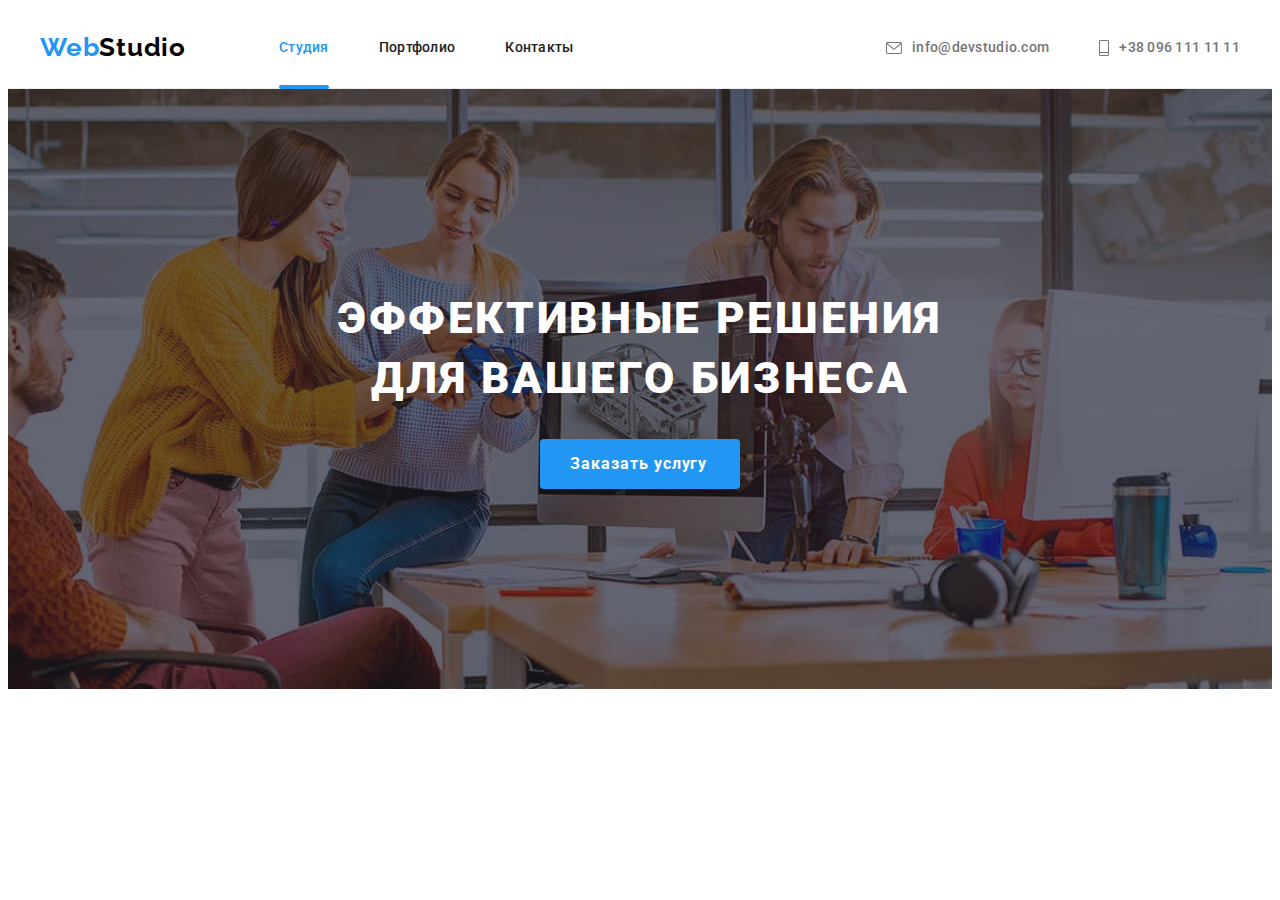
==== index.html @ b1e84aae "Добавляет адаптацию hero" ====
<!DOCTYPE html>
<html lang="ru">
<head>
    <meta charset="UTF-8">
    <meta http-equiv="X-UA-Compatible" content="IE=edge">
    <meta name="viewport" content="width=device-width, initial-scale=1.0">
    <title>Студия</title>
    <link rel="preconnect" href="https://fonts.googleapis.com">
    <link rel="preconnect" href="https://fonts.gstatic.com" crossorigin>
    <link href="https://fonts.googleapis.com/css2?family=Raleway:wght@700&family=Roboto:wght@400;500;700;900&display=swap"
        rel="stylesheet">
    <link rel="stylesheet" href="https://cdnjs.cloudflare.com/ajax/libs/modern-normalize/1.1.0/modern-normalize.min.css"
        integrity="sha512-wpPYUAdjBVSE4KJnH1VR1HeZfpl1ub8YT/NKx4PuQ5NmX2tKuGu6U/JRp5y+Y8XG2tV+wKQpNHVUX03MfMFn9Q=="
        crossorigin="anonymous" referrerpolicy="no-referrer" />
    <link rel="stylesheet" href="./css/main.min.css">
</head>

<body>
<!-- HEADER -->
   <header class="header">
       <div class="container header__container">
        <nav class="navigation">
            <a class="link logo logo_them_light" href="./index.html" lang="en"><span class="logo-icon">Web</span>Studio</a>
            <ul class="menu list">
                <li class="menu__item">
                    <a class="menu__link link current" href="./index.html">Студия</a>
                </li>
                <li class="menu__item">
                    <a class="menu__link link" href="./portfolio.html">Портфолио</a>
                </li>
                <li class="menu__item">
                    <a class="menu__link link" href="">Контакты</a>
                </li>
            </ul>
        </nav>
        <button type="button" class="mobile-menu-btm" data-menu-open>
            <svg class="mobile-menu-btm__icon" width="40" height="40">
                <use href="./images/icons.svg#icon-mobile-menu"></use>
            </svg>
        </button>
        <ul class="header-contacts list">
            <li class="list-item">
                <a class="header-mail link contacts-link" href="mailto:info@devstudio.com">
                    <svg class="header-contacts__icon" width="16" height="12">
                        <use href="./images/icons.svg#icon-envelope"></use>
                    </svg>
                info@devstudio.com</a>
            </li>
            <li class="list-item">
                <a class="header-phone link  contacts-link" href="tel:+380961111111">
                    <svg class="header-contacts__icon" width="10" height="16">
                        <use href="./images/icons.svg#icon-phone"></use>
                    </svg>
                    +38 096 111 11 11</a>
            </li>
        </ul>
       </div>
<!-- MOBILE MENU -->
       <div class="mobile-menu" data-menu>
        <div class="container mobile-menu__container">
            <button type="button" class="mobile-menu__close-btn" data-menu-close>
                <svg class="mobile-menu__close-icon" width="40" height="40">
                    <use href="./images/icons.svg#icon-close"></use>
                </svg>
            </button>
            <ul class="mobile-menu__list list">
                <li class="mobile-menu__item">
                    <a class="mobile-menu__link link current" href="./index.html">Студия</a>
                </li>
                <li class="mobile-menu__item">
                    <a class="mobile-menu__link link" href="./portfolio.html">Портфолио</a>
                </li>
                <li class="mobile-menu__item">
                    <a class="mobile-menu__link link" href="">Контакты</a>
                </li>
            </ul>
            <ul class="mobile-menu-contacts list">
                <li class="mobile-menu-contacts__list list-item">
                    <a class="mobile-menu-contacts__phone link  contacts-link" href="tel:+380961111111">
                        +38 096 111 11 11</a>
                </li>
                <li class="mobile-menu-contacts__list list-item">
                    <a class="mobile-menu-contacts__mail link contacts-link" href="mailto:info@devstudio.com">
                        info@devstudio.com</a>
                </li>
            </ul>
            <ul class="mobile-menu-social-list list">
                <li class="mobile-menu-social-list__item">
                    <a href="" class="mobile-menu-social-list__link link">
                        Instagram
                    </a>
                </li>
                <li class="mobile-menu-social-list__item">
                    <a href="" class="mobile-menu-social-list__link link">
                        Twitter
                    </a>
                </li>
                <li class="mobile-menu-social-list__item">
                    <a href="" class="mobile-menu-social-list__link link">
                        Facebook
                    </a>
                </li>
                <li class="mobile-menu-social-list__item">
                    <a href="" class="mobile-menu-social-list__link link">
                        Linkedin
                    </a>
                </li>
            </ul>
        </div>
       </div>
<!-- /MOBILE MENU -->
    </header>
   <main>
<!-- HERO -->
        <section class="hero">
            <div class="container">
            <h1 class="hero__title">Эффективные решения для вашего бизнеса</h1>
            <button class="modal-btn" type="button" data-modal-open>Заказать услугу</button>
        </div>
        </section>
<!-- OUR ADVANTAGES -->
        <!-- <section class="advantages section">
            <div class="container">
            <h2 class="advantages__title title visually-hidden">Наши преимущества</h2>
            <ul class="list advantages-list">
                <li class="advantages-list__item">
                    <div class="advantages-container">
                        <svg class="advantages__icon" width="70" height="70">
                            <use href="./images/icons.svg#icon-antenna"></use>
                        </svg>
                    </div>
                    <h3 class="advantages__title">Внимание к деталям</h3>
                    <p class="advantages__text">Идейные соображения, а также начало повседневной работы по формированию позиции.</p>
                </li>
                <li class="advantages-list__item">
                    <div class="advantages-container">
                        <svg class="advantages__icon" width="70" height="70">
                            <use href="./images/icons.svg#icon-clock"></use>
                        </svg>
                    </div>
                    <h3 class="advantages__title">Пунктуальность</h3>
                    <p class="advantages__text">Задача организации, в особенности же рамки и место обучения кадров влечет за собой.</p>
                </li>
                <li class="advantages-list__item">
                    <div class="advantages-container">
                        <svg class="advantages__icon" width="70" height="70">
                            <use href="./images/icons.svg#icon-diagram"></use>
                        </svg>
                    </div>
                    <h3 class="advantages__title">Планирование</h3>
                    <p class="advantages__text">Равным образом консультация с широким активом в значительной степени обуславливает.</p>
                </li>
                <li class="advantages-list__item">
                    <div class="advantages-container">
                        <svg class="advantages__icon" width="70" height="70">
                            <use href="./images/icons.svg#icon-astronaut"></use>
                        </svg>
                    </div>
                    <h3 class="advantages__title">Современные технологии</h3>
                    <p class="advantages__text">Значимость этих проблем настолько очевидна, что реализация плановых заданий.</p>
                </li>
            </ul>
            </div>
        </section> -->
<!-- ABOUT US -->
        <!-- <section class="section about">
            <div class="container">
                <h2 class="about__title title" >Чем мы занимаемся</h2>
                <ul class="list about__item">
                    <li class="about__cards">
                        <picture>
                            <source srcset="./images/about-section/picture1-desktop.webp 1x, ./images/about-section/picture1-desktop@2x.webp 2x"
                                    media="(min-width: 1200px)"
                                    type="image/webp"
                            >
                            <source srcset="./images/about-section/picture1-desktop.jpg 1x, ./images/about-section/picture1-desktop@2x.jpg 2x"
                                    media="(min-width: 1200px)"
                            >

                            <source srcset="./images/about-section/picture1-desktop.webp 1x, ./images/about-section/picture1-desktop@2x.webp 2x"
                                    media="(min-width: 768px)"
                                    type="image/webp">
                            <source srcset="./images/about-section/picture1-desktop.jpg 1x, ./images/about-section/picture1-desktop@2x.jpg 2x"
                                    media="(min-width: 768px)">

                            <source srcset="./images/about-section/picture1-desktop.webp 1x, ./images/about-section/picture1-desktop@2x.webp 2x"
                                    media="(min-width: 768px)"
                                    type="image/webp">
                            <source srcset="./images/about-section/picture1-desktop.jpg 1x, ./images/about-section/picture1-desktop@2x.jpg 2x"
                                    media="(max-width: 767px)">

                            <img src="./images/about-section/picture1-desktop.jpg"
                                 alt="Работа с кодом" width="370" height="294">
                        </picture>
                        <div class="about-projects">
                            <h3 class="about-projects__title">Десктопные приложения</h3>
                        </div>
                    </li>
                    <li class="about__cards">
                        <picture>
                            <source srcset="./images/about-section/picture2-desktop.webp 1x, ./images/about-section/picture2-desktop@2x.webp 2x"
                                    media="(min-width: 1200px)"
                                    type="image/webp">
                            <source srcset="./images/about-section/picture2-desktop.jpg 1x, ./images/about-section/picture2-desktop@2x.jpg 2x"
                                    media="(min-width: 1200px)">
                        
                            <source srcset="./images/about-section/picture2-desktop.webp 1x, ./images/about-section/picture2-desktop@2x.webp 2x"
                                    media="(min-width: 768px)"
                                    type="image/webp">
                            <source srcset="./images/about-section/picture2-desktop.jpg 1x, ./images/about-section/picture2-desktop@2x.jpg 2x"
                                    media="(min-width: 768px)">
                        
                            <source srcset="./images/about-section/picture2-desktop.webp 1x, ./images/about-section/picture2-desktop@2x.webp 2x"
                                    media="(min-width: 768px)"
                                    type="image/webp">
                            <source srcset="./images/about-section/picture2-desktop.jpg 1x, ./images/about-section/picture2-desktop@2x.jpg 2x"
                                    media="(max-width: 767px)">
                        
                            <img src="./images/about-section/picture2-desktop.jpg" alt="Работа с кодом" width="370" height="294">
                        </picture>
                        <div class="about-projects">
                            <h3 class="about-projects__title">Мобильные приложения</h3>
                        </div>
                    </li>
                    <li class="about__cards">
                        <picture>
                            <source srcset="./images/about-section/picture3-desktop.webp 1x, ./images/about-section/picture3-desktop@2x.webp 2x"
                                    media="(min-width: 1200px)"
                                    type="image/webp">
                            <source srcset="./images/about-section/picture3-desktop.jpg 1x, ./images/about-section/picture3-desktop@2x.jpg 2x"
                                    media="(min-width: 1200px)">
                        
                            <source srcset="./images/about-section/picture3-desktop.webp 1x, ./images/about-section/picture3-desktop@2x.webp 2x"
                                    media="(min-width: 768px)"
                                    type="image/webp">
                            <source srcset="./images/about-section/picture3-desktop.jpg 1x, ./images/about-section/picture3-desktop@2x.jpg 2x"
                                    media="(min-width: 768px)">
                        
                            <source srcset="./images/about-section/picture3-desktop.webp 1x, ./images/about-section/picture3-desktop@2x.webp 2x"
                                    media="(min-width: 768px)"
                                    type="image/webp">
                            <source srcset="./images/about-section/picture3-desktop.jpg 1x, ./images/about-section/picture3-desktop@2x.jpg 2x"
                                    media="(max-width: 767px)">
                        
                            <img src="./images/about-section/picture3-desktop.jpg" alt="Работа с кодом" width="370" height="294">
                        </picture>
                        <div class="about-projects">
                            <h3 class="about-projects__title">Дизайнерские решения</h3>
                        </div>
                    </li>
                </ul>
            </div>
        </section> -->
<!-- OUR TEAM -->
        <!-- <section class="team section">
            <div class="container">
            <h2 class="team-title title" >Наша команда</h2>
            <ul class="list our-team">
                <li class="team-cards">
                    <picture>
                        <source srcset="./images/team-section/person1-desktop.webp 1x, ./images/team-section/person1-desktop@2x.webp 2x"
                                media="(min-width: 1200px)"
                                type="image/webp">
                        <source srcset="./images/team-section/person1-desktop.jpg 1x, ./images/team-section/person1-desktop@2x.jpg 2x"
                                media="(min-width: 1200px)">
                    
                        <source srcset="./images/team-section/person1-tablet.webp 1x, ./images/team-section/person1-tablet@2x.webp 2x"
                                media="(min-width: 768px)"
                                type="image/webp">
                        <source srcset="./images/team-section/person1-tablet.jpg 1x, ./images/team-section/person1-tablet@2x.jpg 2x"
                                media="(min-width: 768px)">
                    
                        <source srcset="./images/team-section/person1-mobile.webp 1x, ./images/team-section/person1-mobile@2x.webp 2x"
                                media="(min-width: 768px)"
                                type="image/webp">
                        <source srcset="./images/team-section/person1-mobile.jpg 1x, ./images/team-section/person1-mobile@2x.jpg 2x"
                                media="(max-width: 767px)">
                    
                        <img src="./images/team-section/person1-mobile.jpg" alt="Игорь Демьяненко" width="270" height="260">
                    </picture>
                    <div class="team-cards-content">
                        <h3 class="team-title-name">Игорь Демьяненко</h3>
                        <p class="team-position" lang="en">Product Designer</p>
                        <ul class="social-list list">
                            <li class="social-list-item">
                                <a href="" class="social-list-link">
                                    <svg class="social-list-icon" width="20" height="20">
                                        <use href="./images/icons.svg#icon-instagram"></use>
                                    </svg>
                                </a>
                            </li>
                            <li class="social-list-item">
                                <a href="" class="social-list-link">
                                    <svg class="social-list-icon" width="20" height="20">
                                        <use href="./images/icons.svg#icon-twitter"></use>
                                    </svg>
                                </a>
                            </li>
                            <li class="social-list-item">
                                <a href="" class="social-list-link">
                                    <svg class="social-list-icon" width="20" height="20">
                                        <use href="./images/icons.svg#icon-facebook"></use>
                                    </svg>
                                </a>
                            </li>
                            <li class="social-list-item">
                                <a href="" class="social-list-link">
                                    <svg class="social-list-icon" width="20" height="20">
                                        <use href="./images/icons.svg#icon-linkedin"></use>
                                    </svg>
                                </a>
                            </li>
                        </ul>
                    </div>
                </li>
                <li class="team-cards">
                    <picture>
                        <source srcset="./images/team-section/person2-desktop.webp 1x, ./images/team-section/person2-desktop@2x.webp 2x"
                                media="(min-width: 1200px)"
                                type="image/webp">
                        <source srcset="./images/team-section/person2-desktop.jpg 1x, ./images/team-section/person2-desktop@2x.jpg 2x"
                                media="(min-width: 1200px)">
                    
                        <source srcset="./images/team-section/person2-tablet.webp 1x, ./images/team-section/person2-tablet@2x.webp 2x"
                                media="(min-width: 768px)"
                                type="image/webp">
                        <source srcset="./images/team-section/person2-tablet.jpg 1x, ./images/team-section/person2-tablet@2x.jpg 2x"
                                media="(min-width: 768px)">
                    
                        <source srcset="./images/team-section/person2-mobile.webp 1x, ./images/team-section/person2-mobile@2x.webp 2x"
                                media="(min-width: 768px)"
                                type="image/webp">
                        <source srcset="./images/team-section/person2-mobile.jpg 1x, ./images/team-section/person2-mobile@2x.jpg 2x"
                                media="(max-width: 767px)">
                    
                        <img src="./images/team-section/person2-mobile.jpg" alt="Ольга Репина" width="270" height="260">
                    </picture>
                    <div class="team-cards-content">
                        <h3 class="team-title-name">Ольга Репина</h3>
                        <p class="team-position" lang="en">Frontend Developer</p>
                        <ul class="social-list list">
                            <li class="social-list-item">
                                <a href="" class="social-list-link">
                                    <svg class="social-list-icon" width="20" height="20">
                                        <use href="./images/icons.svg#icon-instagram"></use>
                                    </svg>
                                </a>
                            </li>
                            <li class="social-list-item">
                                <a href="" class="social-list-link">
                                    <svg class="social-list-icon" width="20" height="20">
                                        <use href="./images/icons.svg#icon-twitter"></use>
                                    </svg>
                                </a>
                            </li>
                            <li class="social-list-item">
                                <a href="" class="social-list-link">
                                    <svg class="social-list-icon" width="20" height="20">
                                        <use href="./images/icons.svg#icon-facebook"></use>
                                    </svg>
                                </a>
                            </li>
                            <li class="social-list-item">
                                <a href="" class="social-list-link">
                                    <svg class="social-list-icon" width="20" height="20">
                                        <use href="./images/icons.svg#icon-linkedin"></use>
                                    </svg>
                                </a>
                            </li>
                        </ul>
                    </div>
                </li>
                <li class="team-cards">
                    <picture>
                        <source srcset="./images/team-section/person3-desktop.webp 1x, ./images/team-section/person3-desktop@2x.webp 2x"
                                media="(min-width: 1200px)"
                                type="image/webp">
                        <source srcset="./images/team-section/person3-desktop.jpg 1x, ./images/team-section/person3-desktop@2x.jpg 2x"
                                media="(min-width: 1200px)">
                    
                        <source srcset="./images/team-section/person3-tablet.webp 1x, ./images/team-section/person3-tablet@2x.webp 2x"
                                media="(min-width: 768px)"
                                type="image/webp">
                        <source srcset="./images/team-section/person3-tablet.jpg 1x, ./images/team-section/person3-tablet@2x.jpg 2x"
                                media="(min-width: 768px)">
                    
                        <source srcset="./images/team-section/person3-mobile.webp 1x, ./images/team-section/person3-mobile@2x.webp 2x"
                                media="(min-width: 768px)"
                                type="image/webp">
                        <source srcset="./images/team-section/person3-mobile.jpg 1x, ./images/team-section/person3-mobile@2x.jpg 2x"
                                media="(max-width: 767px)">
                    
                        <img src="./images/team-section/person3-mobile.jpg" alt="Николай Тарасов" width="270" height="260">
                    </picture>
                    <div class="team-cards-content">
                        <h3 class="team-title-name">Николай Тарасов</h3>
                        <p class="team-position" lang="en">Marketing</p>
                        <ul class="social-list list">
                            <li class="social-list-item">
                                <a href="" class="social-list-link">
                                    <svg class="social-list-icon" width="20" height="20">
                                        <use href="./images/icons.svg#icon-instagram"></use>
                                    </svg>
                                </a>
                            </li>
                            <li class="social-list-item">
                                <a href="" class="social-list-link">
                                    <svg class="social-list-icon" width="20" height="20">
                                        <use href="./images/icons.svg#icon-twitter"></use>
                                    </svg>
                                </a>
                            </li>
                            <li class="social-list-item">
                                <a href="" class="social-list-link">
                                    <svg class="social-list-icon" width="20" height="20">
                                        <use href="./images/icons.svg#icon-facebook"></use>
                                    </svg>
                                </a>
                            </li>
                            <li class="social-list-item">
                                <a href="" class="social-list-link">
                                    <svg class="social-list-icon" width="20" height="20">
                                        <use href="./images/icons.svg#icon-linkedin"></use>
                                    </svg>
                                </a>
                            </li>
                        </ul>
                    </div>
                </li>
                <li class="team-cards">
                    <picture>
                        <source srcset="./images/team-section/person4-desktop.webp 1x, ./images/team-section/person4-desktop@2x.webp 2x"
                                media="(min-width: 1200px)"
                                type="image/webp">
                        <source srcset="./images/team-section/person4-desktop.jpg 1x, ./images/team-section/person4-desktop@2x.jpg 2x"
                                media="(min-width: 1200px)">
                    
                        <source srcset="./images/team-section/person4-tablet.webp 1x, ./images/team-section/person4-tablet@2x.webp 2x"
                                media="(min-width: 768px)"
                                type="image/webp">
                        <source srcset="./images/team-section/person4-tablet.jpg 1x, ./images/team-section/person4-tablet@2x.jpg 2x"
                                media="(min-width: 768px)">
                    
                        <source srcset="./images/team-section/person4-mobile.webp 1x, ./images/team-section/person4-mobile@2x.webp 2x"
                                media="(min-width: 768px)"
                                type="image/webp">
                        <source srcset="./images/team-section/person4-mobile.jpg 1x, ./images/team-section/person4-mobile@2x.jpg 2x"
                                media="(max-width: 767px)">
                    
                        <img src="./images/team-section/person4-mobile.jpg" alt="Михаил Ермаков" width="270" height="260">
                    </picture>
                    <div class="team-cards-content">
                        <h3 class="team-title-name">Михаил Ермаков</h3>
                        <p class="team-position" lang="en">UI Designer</p>
                        <ul class="social-list list">
                            <li class="social-list-item">
                                <a href="" class="social-list-link">
                                    <svg class="social-list-icon" width="20" height="20">
                                        <use href="./images/icons.svg#icon-instagram"></use>
                                    </svg>
                                </a>
                            </li>
                            <li class="social-list-item">
                                <a href="" class="social-list-link">
                                    <svg class="social-list-icon" width="20" height="20">
                                        <use href="./images/icons.svg#icon-twitter"></use>
                                    </svg>
                                </a>
                            </li>
                            <li class="social-list-item">
                                <a href="" class="social-list-link">
                                    <svg class="social-list-icon" width="20" height="20">
                                        <use href="./images/icons.svg#icon-facebook"></use>
                                    </svg>
                                </a>
                            </li>
                            <li class="social-list-item">
                                <a href="" class="social-list-link">
                                    <svg class="social-list-icon" width="20" height="20">
                                        <use href="./images/icons.svg#icon-linkedin"></use>
                                    </svg>
                                </a>
                            </li>
                        </ul>
                    </div>
                </li>
            </ul>
            </div>
        </section> -->
 <!-- CLIENTS -->
        <!-- <section class="clients section">
            <div class="container">
                <h2 class="clients-title title">Постоянные клиенты</h2>
                <ul class="clients-list list">
                    <li class="clients-list-item">
                        <a href="" class="clients-list-link">
                            <svg class="clients-list-icon" width="106" height="60">
                                <use href="./images/icons.svg#icon-logo-yc"></use>
                            </svg>
                        </a>
                    </li>
                    <li class="clients-list-item">
                        <a href="" class="clients-list-link">
                            <svg class="clients-list-icon" width="106" height="60">
                                <use href="./images/icons.svg#icon-logo-th"></use>
                            </svg>
                        </a>
                    </li>
                    <li class="clients-list-item">
                        <a href="" class="clients-list-link">
                            <svg class="clients-list-icon" width="106" height="60">
                                <use href="./images/icons.svg#icon-logo-com"></use>
                            </svg>
                        </a>
                    </li>
                    <li class="clients-list-item">
                        <a href="" class="clients-list-link">
                            <svg class="clients-list-icon" width="106" height="60">
                                <use href="./images/icons.svg#icon-logo-fp"></use>
                            </svg>
                        </a>
                    </li>
                    <li class="clients-list-item">
                        <a href="" class="clients-list-link">
                            <svg class="clients-list-icon" width="106" height="60">
                                <use href="./images/icons.svg#icon-logo-br"></use>
                            </svg>
                        </a>
                    </li>
                    <li class="clients-list-item">
                        <a href="" class="clients-list-link">
                            <svg class="clients-list-icon" width="106" height="60">
                                <use href="./images/icons.svg#icon-logo-tl"></use>
                            </svg>
                        </a>
                    </li>
                </ul>
            </div>
        </section> -->
   </main>
<!-- FOOTER -->
   <!-- <footer class="footer">
    <div class="container container-footer">
        <div class="footer-left-side">
            <a class="link logo_them_dark" href="./index.html" lang="en"><span class="logo-icon">Web</span>Studio</a>
            <address class="footer-address">
                <ul class="list">
                    <li class="address-item">
                        <a  class="footer-maps link" href="https://goo.gl/maps/1GaXeqjDXTtNViph6" target="_blank" rel="noopener noreferrer">г. Киев, пр-т Леси
                            Украинки, 26</a>
                    </li>
                    <li class="address-item">
                        <a  class="footer-mail link" href="mailto:info@devstudio.com">info@devstudio.com</a>
                    </li>
                    <li class="address-item">
                        <a  class="footer-phone link" href="tel:+380961111111">+38 096 111 11 11</a>
                    </li>
                </ul>
            </address>
        </div>
        <div class="footer-right-side">
            <h2 class="footer-right-side-title">присоединяйтесь</h2>
            <ul class="social-list list">
                <li class="social-list-item">
                    <a href="" class="social-list-link-dark">
                        <svg class="social-list-icon-dark" width="20" height="20">
                            <use href="./images/icons.svg#icon-instagram"></use>
                        </svg>
                    </a>
                </li>
                <li class="social-list-item">
                    <a href="" class="social-list-link-dark">
                        <svg class="social-list-icon-dark" width="20" height="20">
                            <use href="./images/icons.svg#icon-twitter"></use>
                        </svg>
                    </a>
                </li>
                <li class="social-list-item">
                    <a href="" class="social-list-link-dark">
                        <svg class="social-list-icon-dark" width="20" height="20">
                            <use href="./images/icons.svg#icon-facebook"></use>
                        </svg>
                    </a>
                </li>
                <li class="social-list-item">
                    <a href="" class="social-list-link-dark">
                        <svg class="social-list-icon-dark" width="20" height="20">
                            <use href="./images/icons.svg#icon-linkedin"></use>
                        </svg>
                    </a>
                </li>
            </ul>
        </div>
        <div class="footer-subscribe-side">
            <p class="footer-right-side-title">Подпишитесь на рассылку</p>
            <form class="footer-subcribe-form">
                <input class="footer-subcribe-input" type="email" name="email-for-subscription" placeholder="E-mail" />
                <button class="footer-subscribe-button" type="submit">
                    Подписаться
                    <svg class="footer-subscribe-button-icon" width="24" height="24">
                        <use href="./images/icons.svg#icon-send-modal"></use>
                    </svg>
                </button>
            </form>
        </div>
    </div>
   </footer> -->
<!-- MODAL -->
   <!-- <div class="backdrop is-hidden" data-modal>
       <div class="modal">
           <button type="button" class="modal-btn-close" data-modal-close>
                <svg class="modal-btn-close-icon" width="18" height="18">
                    <use href="./images/icons.svg#icon-close"></use>
                </svg>
           </button>
           <form class="modal-contacts-form">
            <p class="modal-contacts-form-title">Оставьте свои данные, мы вам перезвоним</p>
            <label class="modal-contacts-form-field">
                <span class="modal-contacts-form-field-key">Имя</span>
                <span class="modal-contacts-form-wrapper">
                    <input class="modal-contacts-form-input" type="text" required name="user-name" pattern="[a-zA-Z]*" title="Ivan">
                    <svg class="modal-contacts-form-icon" width="18" height="18">
                        <use href="./images/icons.svg#icon-person-modal"></use>
                    </svg>
                </span>
            </label>
            <label class="modal-contacts-form-field">
                <span class="modal-contacts-form-field-key">Телефон</span>
                <span class="modal-contacts-form-wrapper">
                    <input class="modal-contacts-form-input" type="tel" required name="user-phone" pattern="[0-9]{3}-[0-9]{3}-[0-9]{2}-[0-9]{2}" title="xxx-xxx-xx-xx">
                    <svg class="modal-contacts-form-icon" width="18" height="18">
                        <use href="./images/icons.svg#icon-phone-modal"></use>
                    </svg>
                </span>
            </label>
            <label class="modal-contacts-form-field">
                <span class="modal-contacts-form-field-key">Почта</span>
                <span class="modal-contacts-form-wrapper">
                    <input class="modal-contacts-form-input" type="email" required name="user-email">
                    <svg class="modal-contacts-form-icon" width="18" height="18">
                        <use href="./images/icons.svg#icon-email-modal"></use>
                    </svg>
                </span>
            </label>
            <label class="modal-contacts-form-field-last">
                <span class="modal-contacts-form-field-key">Комментарий</span>
                <textarea
                class="modal-contacts-form-message"
                placeholder="Введите текст"
                name="user-message"></textarea>
            </label>
            <input type="checkbox" class="modal-contacts-form-checkbox visually-hidden" id="checkbox-policy" required>
            <label for="checkbox-policy" class="modal-contacts-form-checkbox-lable">Соглашаюсь с рассылкой и принимаю&nbsp; <a href="" class="modal-form-rules-link">Условия договора</a></label>
            <button type="submit" class="modal-contacts-form-btm">Отправить</button>
           </form>
       </div>
   </div> -->

   <script src="./js/menu.js"></script>
    <!-- <script src="./js/modal.js"></script> -->
</body>
</html>
---- css/main.min.css ----
:root{--primary-font: "Roboto", sans-serif;--secondary-font: "Raleway", sans-serif;--accent-color: #2196F3;--logo-light-them-color: #000000;--logo-dark-them-color: #FFFFFF;--header-background-color: #FFFFFF;--hero-background-color: #C4C4C4;--our-advantages-background-color: #FFFFFF;--about-us-background-color: #FFFFFF;--our-team-background-color: #F5F4FA;--footer-background-color: #2F303A;--our-team-cards-background-color: #FFFFFF;--header-border-color: #ECECEC;--header-menu-link-color: #212121;--header-contacts-color: #757575;--hero-title-color: #FFFFFF;--sections-titles-color: #212121;--sections-text-color: #757575;--footer-text-adress-color: #FFFFFF;--footer-text-contacts-color: rgba(255, 255, 255, 0.6);--modal-btn-text-color: #FFFFFF;--modal-btn-background-hover-color: #188CE8;--portfolio-background-btn-color: #F5F4FA;--portfolio-background-hover-btn-color: #2196F3;--portfolio-cards-background-color: #FFFFFF;--portfolio-cards-border-color: #EEEEEE;--portfolio-text-btn-color: #212121;--portfolio-text-hover-btn-color: #FFFFFF;--icon-hover-fill: #FFFFFF;--icon-fill: #AFB1B8}.visually-hidden{position:absolute;width:1px;height:1px;margin:-1px;border:0;padding:0;white-space:nowrap;clip-path:inset(100%);clip:rect(0 0 0 0);overflow:hidden}.clients-list-link,.about-projects,.advantages-container,.modal-contacts-form-checkbox-lable,.modal-btn-close,.social-list-link-dark,.social-list-link{display:flex;justify-content:center;align-items:center}body{font-family:"Roboto",sans-serif}.list{list-style:none}.link{text-decoration:none}h1,h2,h3,p{margin-top:0;margin-bottom:0}img{display:block;max-width:100%;height:auto}ul,ol{margin-top:0;margin-bottom:0;padding-left:0}.container{width:100%;padding-left:15px;padding-right:15px}@media screen and (min-width: 480px){.container{width:480px;margin:0 auto}}@media screen and (min-width: 768px){.container{width:768px}}@media screen and (min-width: 1200px){.container{width:1200px}}.section{padding-top:94px;padding-bottom:94px}@media screen and (max-width: 767px){.mobile-menu{position:fixed;top:0;left:0;width:100%;height:100%;background-color:#fff;opacity:0;visibility:hidden;pointer-events:none;transition:opacity 250ms cubic-bezier(0.4, 0, 0.2, 1),visibility 250ms cubic-bezier(0.4, 0, 0.2, 1)}.mobile-menu.is-open{opacity:1;visibility:visible;pointer-events:auto}.mobile-menu__container{position:relative;padding-top:48px;padding-bottom:48px}.mobile-menu__close-btn{position:absolute;top:10px;right:15px;border:none;background-color:rgba(0,0,0,0);padding:0;line-height:0;fill:#212121}.mobile-menu__close-btn:hover,.mobile-menu__close-btn:focus{fill:var(--accent-color)}.mobile-menu__link.current{color:var(--accent-color)}.mobile-menu__list{margin-bottom:302px}.mobile-menu__link{font-family:var(---primary-font);font-weight:500;font-size:40px;line-height:1.18;letter-spacing:.02em;color:#212121}.mobile-menu__item:not(:last-child){margin-bottom:32px}.mobile-menu-contacts{margin-bottom:64px}.mobile-menu-contacts__list:not(:last-child){margin-bottom:32px}.mobile-menu-contacts__phone{font-family:var(---primary-font);font-weight:500;font-size:34px;line-height:1.18;letter-spacing:.02em;color:var(--accent-color)}.mobile-menu-contacts__mail{font-family:var(---primary-font);font-weight:500;font-size:24px;line-height:1.17;letter-spacing:.02em;color:#757575}.mobile-menu-social-list{display:flex;justify-content:left;flex-wrap:wrap}.mobile-menu-social-list__item:not(:last-child){margin-right:20px}.mobile-menu-social-list__item{position:relative}.mobile-menu-social-list__item:not(:last-child)::after{position:absolute;display:block;right:-10px;top:0;content:"";width:1px;height:100%;background-color:rgba(33,33,33,.2)}.mobile-menu-social-list__link{font-family:var(---primary-font);font-weight:500;font-size:18px;line-height:1.22;letter-spacing:.02em;color:var(--accent-color)}}@media screen and (min-width: 768px){.mobile-menu{display:none}}.modal-btn{font-family:var(--primary-font);font-size:16px;font-weight:700;line-height:1.875;display:flex;align-items:center;text-align:center;letter-spacing:.06em;cursor:pointer;min-width:200px;padding:10px 30px;border:none;border-radius:4px;margin:0 auto;color:var(--modal-btn-text-color);background-color:var(--accent-color);box-shadow:0px 4px 4px rgba(0,0,0,.15);transition:background-color 250ms cubic-bezier(0.4, 0, 0.2, 1)}.modal-btn:hover,.modal-btn:focus{background-color:var(--modal-btn-background-hover-color)}.title{margin-bottom:50px}.logo_them_light{font-family:var(--secondary-font);font-size:26px;font-weight:700;line-height:1.1923076923;letter-spacing:.03em;color:var(--logo-light-them-color)}.logo_them_dark{font-family:var(--secondary-font);font-size:26px;font-weight:700;line-height:1.1923076923;letter-spacing:.03em;color:var(--logo-dark-them-color)}.logo-icon{color:var(--accent-color)}@media screen and (min-width: 768px){.logo_them_light{margin-right:88px}}@media screen and (min-width: 1200px){.logo_them_light{margin-right:93px}}.social-list{display:flex;justify-content:center}.social-list-link{width:44px;height:44px;border-radius:50%;background-color:var(--our-team-cards-background-color);transition:background-color 250ms cubic-bezier(0.4, 0, 0.2, 1)}.social-list-link:hover,.social-list-link:focus{background-color:var(--accent-color)}.social-list-item:not(:last-child){margin-right:10px}.social-list-icon{fill:var(--icon-fill);transition:fill 250ms cubic-bezier(0.4, 0, 0.2, 1)}.social-list-link:hover .social-list-icon,.social-list-link:focus .social-list-icon{fill:var(--icon-hover-fill)}.social-list-icon-dark{fill:#fff}.social-list-link-dark{width:44px;height:44px;border-radius:50%;background-color:rgba(255,255,255,.1);transition:background-color 250ms cubic-bezier(0.4, 0, 0.2, 1)}.social-list-link-dark:hover,.social-list-link-dark:focus{background-color:var(--accent-color)}.backdrop{position:fixed;top:0;left:0;width:100%;height:100%;background-color:rgba(0,0,0,.2);transition:opacity 250ms cubic-bezier(0.4, 0, 0.2, 1),visibility 250ms cubic-bezier(0.4, 0, 0.2, 1)}.backdrop.is-hidden{opacity:0;visibility:hidden;pointer-events:none}.modal{position:absolute;top:50%;left:50%;transform:translate(-50%, -50%);width:528px;height:581px;padding:40px;background-color:#fff}.modal-btn-close{position:absolute;top:8px;right:8px;width:30px;height:30px;padding:0;border:1px solid rgba(0,0,0,.1);border-radius:50%;background-color:rgba(0,0,0,0);cursor:pointer}.modal-btn-close-icon{fill:#000}.modal-btn-close:hover .modal-btn-close-icon,.modal-btn-close:focus .modal-btn-close-icon{fill:var(--accent-color)}.modal-contacts-form{display:flex;flex-direction:column}.modal-contacts-form-title{margin-bottom:12px;font-family:var(--primary-font);font-weight:700;font-size:20px;line-height:1.15;text-align:center;letter-spacing:.03em;color:#212121}.modal-contacts-form-field{margin-bottom:10px}.modal-contacts-form-field-last{margin-bottom:20px}.modal-contacts-form-input{width:100%;height:40px;padding-left:42px;border:1px solid rgba(33,33,33,.2);border-radius:4px;transition:border-color 250ms cubic-bezier(0.4, 0, 0.2, 1)}.modal-contacts-form-input:focus{outline:none;border-color:var(--accent-color)}.modal-contacts-form-field-key{display:block;margin-bottom:4px;font-family:var(--primary-font);font-size:12px;line-height:1.17;letter-spacing:.01em;color:var(--sections-text-color)}.modal-contacts-form-wrapper{position:relative;display:block}.modal-contacts-form-icon{position:absolute;left:12px;top:50%;transform:translateY(-50%);fill:#212121;transition:fill 250ms cubic-bezier(0.4, 0, 0.2, 1)}.modal-contacts-form-input:focus+.modal-contacts-form-icon{fill:var(--accent-color)}.modal-contacts-form-message{display:block;width:100%;height:120px;border:1px solid rgba(33,33,33,.2);border-radius:4px;resize:none;padding:12px 16px;transition:border-color 250ms cubic-bezier(0.4, 0, 0.2, 1)}.modal-contacts-form-message:focus{outline:none;border-color:var(--accent-color)}.modal-contacts-form-message::placeholder{font-family:var(--primary-font);font-size:12px;line-height:1.17;letter-spacing:.01em;color:rgba(117,117,117,.5)}.modal-contacts-form-checkbox-lable{flex-wrap:wrap;font-family:var(--primary-font);font-size:14px;line-height:1.71;letter-spacing:.03em;color:#757575;margin-bottom:30px}.modal-contacts-form-checkbox-lable::before{content:"";display:block;width:16px;height:15px;border:2px solid #212121;border-radius:2px;margin-right:7px;cursor:pointer}.modal-contacts-form-checkbox:checked+.modal-contacts-form-checkbox-lable::before{background-color:var(--accent-color);border:none;background-image:url(../images/modal/vector.svg);background-repeat:no-repeat;background-size:auto auto;background-position:50% 50%}.modal-contacts-form-checkbox:focus+.modal-contacts-form-checkbox-lable::before{border-color:var(--accent-color)}.modal-contacts-form-checkbox-icon{fill:rgba(0,0,0,0);border:2px solid #212121;border-radius:4px;cursor:pointer;margin-right:7px;transition:border 250ms cubic-bezier(0.4, 0, 0.2, 1),fill 250ms cubic-bezier(0.4, 0, 0.2, 1)}.modal-contacts-form-btm{min-width:200px;align-self:center;padding:10px 56px;font-weight:700;font-size:16px;line-height:1.88;letter-spacing:.06em;color:var(--modal-btn-text-color);background-color:var(--accent-color);cursor:pointer;border-color:rgba(0,0,0,0);border-radius:4px;transition:background-color var(--transition-data);box-shadow:0px 4px 4px rgba(0,0,0,.15)}.modal-contacts-form-btm:hover,.modal-contacts-form-btm:focus{background-color:var(--modal-btn-background-hover-color)}.modal-form-rules-link{color:var(--accent-color)}.header{background-color:var(--header-background-color);border-bottom:1px solid var(--header-border-color)}.header__container{display:flex;align-items:center;justify-content:space-between}@media screen and (max-width: 767px){.header{padding-top:10px;padding-bottom:10px}.menu{display:none}.header-contacts{display:none}.mobile-menu-btm{border:none;background:rgba(0,0,0,0);padding:0;line-height:0;fill:#212121;cursor:pointer}.mobile-menu-btm:hover,.mobile-menu-btm:focus{fill:var(--accent-color)}}@media screen and (min-width: 768px){.mobile-menu-btm{display:none}.menu{display:block}.navigation{display:flex;align-items:center}.menu{display:flex;align-items:center}.menu .menu__link.current{color:var(--accent-color)}.menu__item:not(:last-child){margin-right:50px}.list-item:not(:last-child){padding-bottom:10px}.current{position:relative}.current::after{position:absolute;display:block;left:0;bottom:-1px;content:"";width:100%;height:4px;border-radius:2px;background-color:var(--accent-color)}.menu__link{display:block;padding:32px 0;font-weight:500;font-size:14px;line-height:1.14;letter-spacing:.02em;color:var(--header-menu-link-color);transition:color 250ms cubic-bezier(0.4, 0, 0.2, 1)}.menu__link:hover,.menu__link:focus{color:var(--accent-color)}.header-mail:hover,.header-mail:focus,.header-phone:hover,.header-phone:focus{color:var(--accent-color)}.header-mail,.header-phone{font-weight:500;font-size:12px;line-height:1.17;letter-spacing:.02em;color:var(--header-contacts-color);transition:color 250ms cubic-bezier(0.4, 0, 0.2, 1)}.contacts-link{display:flex;align-items:center}.header-contacts__icon{margin-right:10px;fill:currentColor}.contacts-link:hover .header-contacts__icon,.contacts-link:focus .header-contacts__icon{fill:currentColor}}@media screen and (min-width: 1200px){.header-contacts{display:flex;align-items:center}.list-item:not(:last-child){padding-bottom:0px;margin-right:50px}.header-mail,.header-phone{font-size:14px;line-height:1.14}}.hero{background-color:var(--hero-background-color);padding-top:118px;padding-bottom:118px;margin:0 auto;text-align:center;background-image:linear-gradient(rgba(47, 48, 58, 0.4), rgba(47, 48, 58, 0.4)),url(../images/hero-section/hero-bg-mobile.jpg);background-repeat:no-repeat;background-size:cover;background-position:50% 50%}@media(min-device-pixel-ratio: 2),(min-resolution: 192dpi),(min-resolution: 2dppx){.hero{background-image:linear-gradient(rgba(47, 48, 58, 0.4), rgba(47, 48, 58, 0.4)),url(../images/hero-section/hero-bg-mobile@2x.jpg)}}.hero__title{font-family:var(--primary-font);font-weight:900;font-size:26px;line-height:1.62;text-align:center;letter-spacing:.06em;text-transform:uppercase;color:var(--hero-title-color);margin:0 auto 30px auto;width:360px}@media screen and (min-width: 768px){.hero{background-image:linear-gradient(rgba(47, 48, 58, 0.4), rgba(47, 48, 58, 0.4)),url(../images/hero-section/hero-bg-tablet.jpg)}}@media screen and (min-width: 768px)and (min-device-pixel-ratio: 2),screen and (min-width: 768px)and (min-resolution: 192dpi),screen and (min-width: 768px)and (min-resolution: 2dppx){.hero{background-image:linear-gradient(rgba(47, 48, 58, 0.4), rgba(47, 48, 58, 0.4)),url(../images/hero-section/hero-bg-tablet@2x.jpg)}}@media screen and (min-width: 1200px){.hero{padding-top:200px;padding-bottom:200px;background-image:linear-gradient(rgba(47, 48, 58, 0.4), rgba(47, 48, 58, 0.4)),url(../images/hero-section/hero-bg-desktop.jpg);max-width:1600px}}@media screen and (min-width: 1200px)and (min-device-pixel-ratio: 2),screen and (min-width: 1200px)and (min-resolution: 192dpi),screen and (min-width: 1200px)and (min-resolution: 2dppx){.hero{background-image:linear-gradient(rgba(47, 48, 58, 0.4), rgba(47, 48, 58, 0.4)),url(../images/hero-section/hero-bg-desktop@2x.jpg)}}@media screen and (min-width: 1200px){.hero__title{font-size:44px;line-height:1.36;width:700px}}.advantages{background-color:var(--our-advantages-background-color)}.advantages-list{display:flex;flex-wrap:wrap}.advantages-list__item{width:270px}.advantages-list__item:not(:nth-child(4n)){margin-right:30px}.advantages__title{font-family:var(--primary-font);font-weight:700;font-size:14px;line-height:1.14;letter-spacing:.03em;text-transform:uppercase;color:var(--sections-titles-color);margin-bottom:10px}.advantages__text{font-family:var(--primary-font);font-size:14px;line-height:1.71;letter-spacing:.03em;color:var(--sections-text-color)}.advantages-container{background-color:#f5f4fa;width:270px;height:120px;margin-bottom:30px;border-radius:4px}.about__item{display:flex;flex-wrap:wrap}.about__cards{position:relative;flex-basis:calc((100% - 60px)/3);box-shadow:0px 4px 4px rgba(0,0,0,.25)}.about__cards:not(:nth-child(3n)){margin-right:30px}.about__cards:not(:nth-last-child(-n+3)){margin-bottom:30px}.about{background-color:var(--about-us-background-color);padding-top:0}.about__title{font-family:var(--primary-font);font-weight:700;font-size:36px;line-height:1.17;text-align:center;letter-spacing:.03em;color:var(--sections-titles-color)}.about-projects{position:absolute;bottom:0;left:0;width:370px;height:70px;background-color:rgba(47,48,58,.8)}.about-projects__title{font-family:var(--primary-font);font-weight:700;font-size:14px;line-height:1.14;letter-spacing:.03em;text-transform:uppercase;color:#fff}.team{background-color:var(--our-team-background-color)}.our-team{display:flex;flex-wrap:wrap}.team-cards{background-color:var(--our-team-cards-background-color);flex-basis:calc((100% - 90px)/4);border-radius:0 0 4px 4px;box-shadow:0px 1px 3px rgba(0,0,0,.12),0px 1px 1px rgba(0,0,0,.14),0px 2px 1px rgba(0,0,0,.2)}.team-cards:not(:nth-child(4n)){margin-right:30px}.team-cards:not(:nth-last-child(-n+4)){margin-bottom:30px}.team-cards-content{padding-top:30px;padding-bottom:30px}.team-title{font-family:var(--primary-font);font-weight:700;font-size:36px;line-height:1.17;text-align:center;letter-spacing:.03em;color:var(--sections-titles-color)}.team-title-name{font-family:var(--primary-font);font-weight:500;font-size:16px;line-height:1.19;text-align:center;letter-spacing:.03em;color:var(--sections-titles-color);margin-bottom:10px}.team-position{font-family:var(--primary-font);font-size:16px;line-height:1.19;text-align:center;letter-spacing:.03em;color:var(--sections-text-color);margin-bottom:16px}.clients-title{font-family:var(--primary-font);font-weight:700;font-size:36px;line-height:1.17;text-align:center;letter-spacing:.03em;color:var(--sections-titles-color)}.clients-list{display:flex;flex-wrap:wrap}.clients-list-link{width:170px;height:92px;border:solid 1px #afb1b8;border-radius:4px;background-color:var(--our-team-cards-background-color);color:#afb1b8;transition:color 250ms cubic-bezier(0.4, 0, 0.2, 1),border 250ms cubic-bezier(0.4, 0, 0.2, 1)}.clients-list-link:hover,.clients-list-link:focus{border:solid 1px var(--accent-color);color:var(--accent-color)}.clients-list-icon{fill:currentColor}.clients-list-link:hover .clients-list-icon,.clients-list-link:focus .clients-list-icon{fill:currentColor}.clients-list-item{flex-basis:calc((100% - 150px)/6)}.clients-list-item:not(:nth-child(6n)){margin-right:30px}.clients-list-item:not(:nth-last-child(-n+6)){margin-bottom:30px}.footer{background-color:var(--footer-background-color);padding-top:60px;padding-bottom:60px}.footer-address{margin-top:20px;font-style:normal}.address-item:not(:last-child){margin-bottom:10px}.footer-maps{font-family:var(--primary-font);font-size:14px;line-height:1.71;letter-spacing:.03em;color:var(--footer-text-adress-color);transition:color 250ms cubic-bezier(0.4, 0, 0.2, 1)}.footer-maps:hover,.footer-maps:focus{color:var(--accent-color)}.footer-mail,.footer-phone{font-family:var(--primary-font);font-size:14px;line-height:1.71;letter-spacing:.03em;color:var(--footer-text-contacts-color);transition:color 250ms cubic-bezier(0.4, 0, 0.2, 1)}.footer-mail:hover,.footer-mail:focus,.footer-phone:hover,.footer-phone:focus{color:var(--accent-color)}.container-footer{display:flex;align-items:baseline}.footer-left-side{flex-grow:1;margin-right:70px}.footer-right-side-title{font-family:var(--primary-font);font-weight:700;font-size:14px;line-height:1.14;letter-spacing:.03em;text-transform:uppercase;color:#fff;margin-bottom:20px}.footer-right-side{margin-right:93px}.footer-subcribe-form{display:flex;align-items:center}.footer-subcribe-input{width:358px;height:50px;padding:15px 16px;margin-right:12px;color:#fff;background-color:rgba(0,0,0,0);border:1px solid rgba(255,255,255,.3);border-radius:4px}.footer-subcribe-input::placeholder{font-size:16px;line-height:1.25;letter-spacing:.03em;color:rgba(255,255,255,.6)}.footer-subscribe-button{min-width:200px;height:50px;display:flex;align-items:center;padding-left:29px;font-weight:700;font-size:16px;line-height:1.88;letter-spacing:.06em;color:#fff;background-color:var(--accent-color);cursor:pointer;border-color:rgba(0,0,0,0);border-radius:4px;transition:background-color 250ms cubic-bezier(0.4, 0, 0.2, 1)}.footer-subscribe-button:hover,.footer-subscribe-button:focus{background-color:#188ce8}.footer-subscribe-button-icon{margin-left:10px;fill:#fff}.portfolio-menu-btn{font-family:var(--primary-font);font-weight:500;font-size:16px;line-height:1.63;text-align:center;letter-spacing:.03em;color:var --portfolio-text-btn-color;background-color:var(--portfolio-background-btn-color);cursor:pointer;padding:5px 20px;border:none;border-radius:4px;transition:color 250ms cubic-bezier(0.4, 0, 0.2, 1),background-color 250ms cubic-bezier(0.4, 0, 0.2, 1),box-shadow 250ms cubic-bezier(0.4, 0, 0.2, 1)}.portfolio-menu-btn:hover,.portfolio-menu-btn:focus{color:var(--portfolio-text-hover-btn-color);background-color:var(--portfolio-background-hover-btn-color);box-shadow:0px 4px 4px rgba(0,0,0,.25)}.container-btm{display:flex;flex-wrap:wrap;justify-content:center;margin-bottom:50px}.container-menu-btm:not(:last-child){margin-right:10px}.portfolio-item{display:flex;flex-wrap:wrap}.portfolio-cards{background-color:var(--portfolio-cards-background-color);flex-basis:calc((100% - 60px)/3)}.portfolio-cards:not(:nth-child(3n)){margin-right:30px}.portfolio-cards:not(:nth-last-child(-n+3)){margin-bottom:30px}.portfolio-cards-content{padding-top:20px;padding-bottom:20px;padding-left:25px;padding-right:25px;border:1px solid var(--portfolio-cards-border-color);border-top:none}.portfolio-project-name{font-family:var(--primary-font);font-weight:700;font-size:18px;line-height:2;letter-spacing:.06em;color:var(--sections-titles-color);margin-bottom:5px}.portfolio-project-description{font-family:var(--primary-font);font-size:16px;line-height:1.88;letter-spacing:.03em;color:var(--sections-text-color)}.portfolio-list-link{display:block;text-decoration:none;transition:box-shadow 250ms cubic-bezier(0.4, 0, 0.2, 1)}.portfolio-list-link:hover,.portfolio-list-link:focus{box-shadow:0px 1px 1px rgba(0,0,0,.12),0px 4px 4px rgba(0,0,0,.06),1px 4px 6px rgba(0,0,0,.16)}.portfolio-project-wrapper{position:relative;overflow:hidden}.portfolio-project-overlay{position:absolute;top:0;left:0;width:100%;height:100%;font-family:var(--primary-font);font-size:18px;line-height:1.56;letter-spacing:.03em;padding:63px 24px;overflow:auto;color:#fff;background-color:rgba(33,150,243,.9);transform:translateY(100%);transition:transform 250ms cubic-bezier(0.4, 0, 0.2, 1)}.portfolio-list-link:hover .portfolio-project-overlay,.portfolio-list-link:focus .portfolio-project-overlay{transform:translateY(0%)}/*# sourceMappingURL=main.min.css.map */
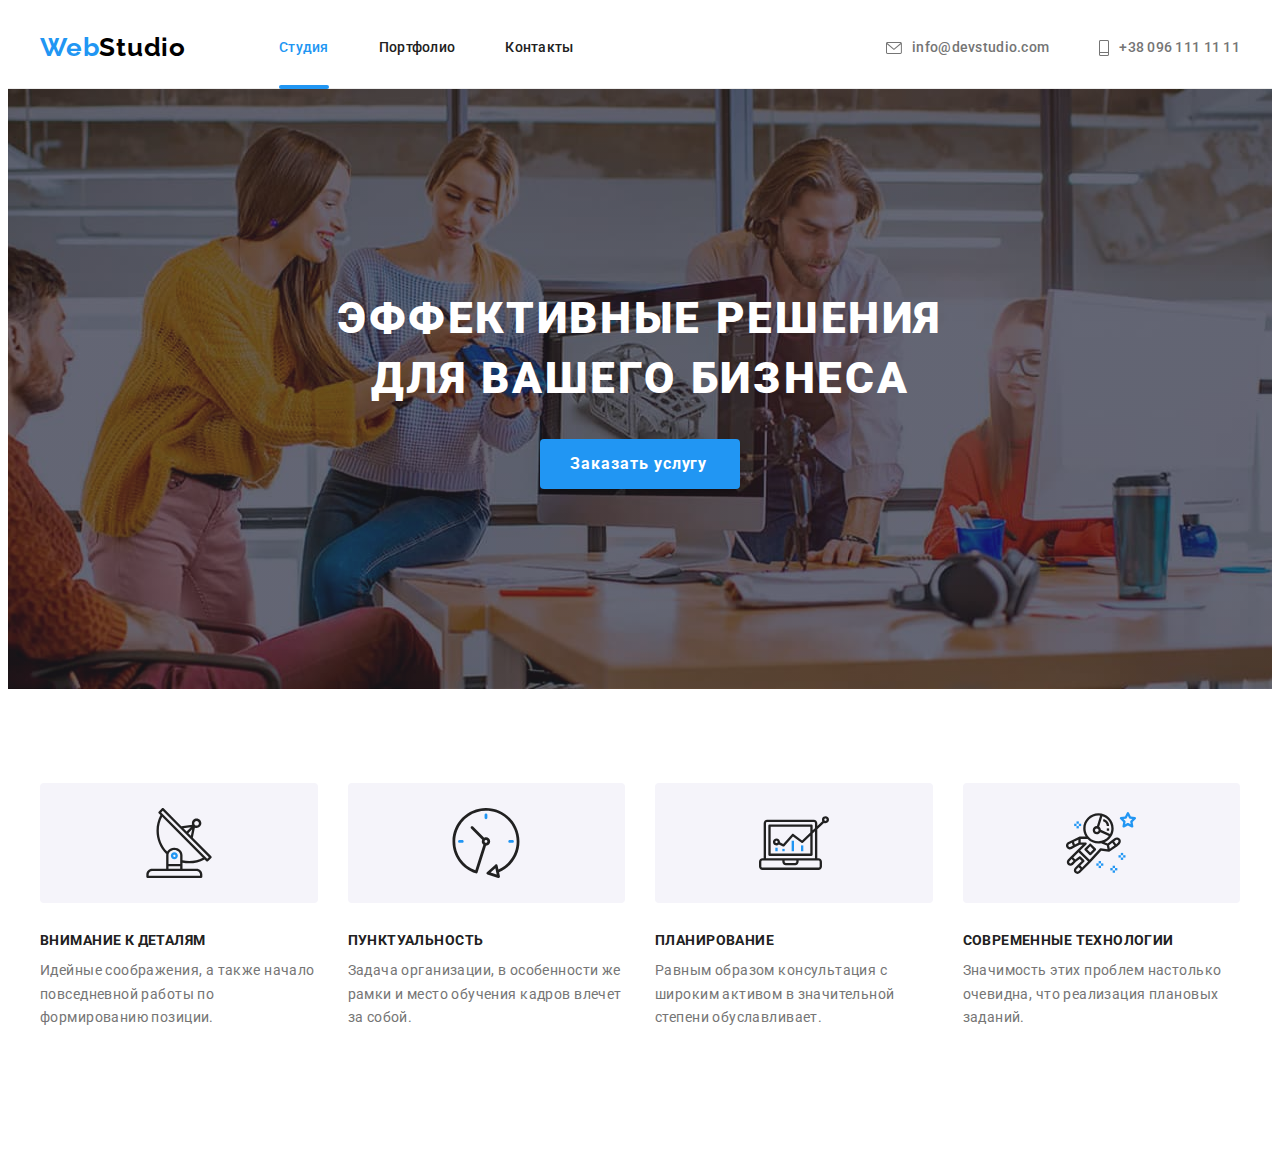
==== commit 380b65ef: "адаптация advantages" ====
--- a/index.html
+++ b/index.html
@@ -119,7 +119,7 @@
         </div>
         </section>
 <!-- OUR ADVANTAGES -->
-        <!-- <section class="advantages section">
+        <section class="advantages section">
             <div class="container">
             <h2 class="advantages__title title visually-hidden">Наши преимущества</h2>
             <ul class="list advantages-list">
@@ -161,7 +161,7 @@
                 </li>
             </ul>
             </div>
-        </section> -->
+        </section>
 <!-- ABOUT US -->
         <!-- <section class="section about">
             <div class="container">
--- a/css/main.min.css
+++ b/css/main.min.css
@@ -1 +1 @@
-:root{--primary-font: "Roboto", sans-serif;--secondary-font: "Raleway", sans-serif;--accent-color: #2196F3;--logo-light-them-color: #000000;--logo-dark-them-color: #FFFFFF;--header-background-color: #FFFFFF;--hero-background-color: #C4C4C4;--our-advantages-background-color: #FFFFFF;--about-us-background-color: #FFFFFF;--our-team-background-color: #F5F4FA;--footer-background-color: #2F303A;--our-team-cards-background-color: #FFFFFF;--header-border-color: #ECECEC;--header-menu-link-color: #212121;--header-contacts-color: #757575;--hero-title-color: #FFFFFF;--sections-titles-color: #212121;--sections-text-color: #757575;--footer-text-adress-color: #FFFFFF;--footer-text-contacts-color: rgba(255, 255, 255, 0.6);--modal-btn-text-color: #FFFFFF;--modal-btn-background-hover-color: #188CE8;--portfolio-background-btn-color: #F5F4FA;--portfolio-background-hover-btn-color: #2196F3;--portfolio-cards-background-color: #FFFFFF;--portfolio-cards-border-color: #EEEEEE;--portfolio-text-btn-color: #212121;--portfolio-text-hover-btn-color: #FFFFFF;--icon-hover-fill: #FFFFFF;--icon-fill: #AFB1B8}.visually-hidden{position:absolute;width:1px;height:1px;margin:-1px;border:0;padding:0;white-space:nowrap;clip-path:inset(100%);clip:rect(0 0 0 0);overflow:hidden}.clients-list-link,.about-projects,.advantages-container,.modal-contacts-form-checkbox-lable,.modal-btn-close,.social-list-link-dark,.social-list-link{display:flex;justify-content:center;align-items:center}body{font-family:"Roboto",sans-serif}.list{list-style:none}.link{text-decoration:none}h1,h2,h3,p{margin-top:0;margin-bottom:0}img{display:block;max-width:100%;height:auto}ul,ol{margin-top:0;margin-bottom:0;padding-left:0}.container{width:100%;padding-left:15px;padding-right:15px}@media screen and (min-width: 480px){.container{width:480px;margin:0 auto}}@media screen and (min-width: 768px){.container{width:768px}}@media screen and (min-width: 1200px){.container{width:1200px}}.section{padding-top:94px;padding-bottom:94px}@media screen and (max-width: 767px){.mobile-menu{position:fixed;top:0;left:0;width:100%;height:100%;background-color:#fff;opacity:0;visibility:hidden;pointer-events:none;transition:opacity 250ms cubic-bezier(0.4, 0, 0.2, 1),visibility 250ms cubic-bezier(0.4, 0, 0.2, 1)}.mobile-menu.is-open{opacity:1;visibility:visible;pointer-events:auto}.mobile-menu__container{position:relative;padding-top:48px;padding-bottom:48px}.mobile-menu__close-btn{position:absolute;top:10px;right:15px;border:none;background-color:rgba(0,0,0,0);padding:0;line-height:0;fill:#212121}.mobile-menu__close-btn:hover,.mobile-menu__close-btn:focus{fill:var(--accent-color)}.mobile-menu__link.current{color:var(--accent-color)}.mobile-menu__list{margin-bottom:302px}.mobile-menu__link{font-family:var(---primary-font);font-weight:500;font-size:40px;line-height:1.18;letter-spacing:.02em;color:#212121}.mobile-menu__item:not(:last-child){margin-bottom:32px}.mobile-menu-contacts{margin-bottom:64px}.mobile-menu-contacts__list:not(:last-child){margin-bottom:32px}.mobile-menu-contacts__phone{font-family:var(---primary-font);font-weight:500;font-size:34px;line-height:1.18;letter-spacing:.02em;color:var(--accent-color)}.mobile-menu-contacts__mail{font-family:var(---primary-font);font-weight:500;font-size:24px;line-height:1.17;letter-spacing:.02em;color:#757575}.mobile-menu-social-list{display:flex;justify-content:left;flex-wrap:wrap}.mobile-menu-social-list__item:not(:last-child){margin-right:20px}.mobile-menu-social-list__item{position:relative}.mobile-menu-social-list__item:not(:last-child)::after{position:absolute;display:block;right:-10px;top:0;content:"";width:1px;height:100%;background-color:rgba(33,33,33,.2)}.mobile-menu-social-list__link{font-family:var(---primary-font);font-weight:500;font-size:18px;line-height:1.22;letter-spacing:.02em;color:var(--accent-color)}}@media screen and (min-width: 768px){.mobile-menu{display:none}}.modal-btn{font-family:var(--primary-font);font-size:16px;font-weight:700;line-height:1.875;display:flex;align-items:center;text-align:center;letter-spacing:.06em;cursor:pointer;min-width:200px;padding:10px 30px;border:none;border-radius:4px;margin:0 auto;color:var(--modal-btn-text-color);background-color:var(--accent-color);box-shadow:0px 4px 4px rgba(0,0,0,.15);transition:background-color 250ms cubic-bezier(0.4, 0, 0.2, 1)}.modal-btn:hover,.modal-btn:focus{background-color:var(--modal-btn-background-hover-color)}.title{margin-bottom:50px}.logo_them_light{font-family:var(--secondary-font);font-size:26px;font-weight:700;line-height:1.1923076923;letter-spacing:.03em;color:var(--logo-light-them-color)}.logo_them_dark{font-family:var(--secondary-font);font-size:26px;font-weight:700;line-height:1.1923076923;letter-spacing:.03em;color:var(--logo-dark-them-color)}.logo-icon{color:var(--accent-color)}@media screen and (min-width: 768px){.logo_them_light{margin-right:88px}}@media screen and (min-width: 1200px){.logo_them_light{margin-right:93px}}.social-list{display:flex;justify-content:center}.social-list-link{width:44px;height:44px;border-radius:50%;background-color:var(--our-team-cards-background-color);transition:background-color 250ms cubic-bezier(0.4, 0, 0.2, 1)}.social-list-link:hover,.social-list-link:focus{background-color:var(--accent-color)}.social-list-item:not(:last-child){margin-right:10px}.social-list-icon{fill:var(--icon-fill);transition:fill 250ms cubic-bezier(0.4, 0, 0.2, 1)}.social-list-link:hover .social-list-icon,.social-list-link:focus .social-list-icon{fill:var(--icon-hover-fill)}.social-list-icon-dark{fill:#fff}.social-list-link-dark{width:44px;height:44px;border-radius:50%;background-color:rgba(255,255,255,.1);transition:background-color 250ms cubic-bezier(0.4, 0, 0.2, 1)}.social-list-link-dark:hover,.social-list-link-dark:focus{background-color:var(--accent-color)}.backdrop{position:fixed;top:0;left:0;width:100%;height:100%;background-color:rgba(0,0,0,.2);transition:opacity 250ms cubic-bezier(0.4, 0, 0.2, 1),visibility 250ms cubic-bezier(0.4, 0, 0.2, 1)}.backdrop.is-hidden{opacity:0;visibility:hidden;pointer-events:none}.modal{position:absolute;top:50%;left:50%;transform:translate(-50%, -50%);width:528px;height:581px;padding:40px;background-color:#fff}.modal-btn-close{position:absolute;top:8px;right:8px;width:30px;height:30px;padding:0;border:1px solid rgba(0,0,0,.1);border-radius:50%;background-color:rgba(0,0,0,0);cursor:pointer}.modal-btn-close-icon{fill:#000}.modal-btn-close:hover .modal-btn-close-icon,.modal-btn-close:focus .modal-btn-close-icon{fill:var(--accent-color)}.modal-contacts-form{display:flex;flex-direction:column}.modal-contacts-form-title{margin-bottom:12px;font-family:var(--primary-font);font-weight:700;font-size:20px;line-height:1.15;text-align:center;letter-spacing:.03em;color:#212121}.modal-contacts-form-field{margin-bottom:10px}.modal-contacts-form-field-last{margin-bottom:20px}.modal-contacts-form-input{width:100%;height:40px;padding-left:42px;border:1px solid rgba(33,33,33,.2);border-radius:4px;transition:border-color 250ms cubic-bezier(0.4, 0, 0.2, 1)}.modal-contacts-form-input:focus{outline:none;border-color:var(--accent-color)}.modal-contacts-form-field-key{display:block;margin-bottom:4px;font-family:var(--primary-font);font-size:12px;line-height:1.17;letter-spacing:.01em;color:var(--sections-text-color)}.modal-contacts-form-wrapper{position:relative;display:block}.modal-contacts-form-icon{position:absolute;left:12px;top:50%;transform:translateY(-50%);fill:#212121;transition:fill 250ms cubic-bezier(0.4, 0, 0.2, 1)}.modal-contacts-form-input:focus+.modal-contacts-form-icon{fill:var(--accent-color)}.modal-contacts-form-message{display:block;width:100%;height:120px;border:1px solid rgba(33,33,33,.2);border-radius:4px;resize:none;padding:12px 16px;transition:border-color 250ms cubic-bezier(0.4, 0, 0.2, 1)}.modal-contacts-form-message:focus{outline:none;border-color:var(--accent-color)}.modal-contacts-form-message::placeholder{font-family:var(--primary-font);font-size:12px;line-height:1.17;letter-spacing:.01em;color:rgba(117,117,117,.5)}.modal-contacts-form-checkbox-lable{flex-wrap:wrap;font-family:var(--primary-font);font-size:14px;line-height:1.71;letter-spacing:.03em;color:#757575;margin-bottom:30px}.modal-contacts-form-checkbox-lable::before{content:"";display:block;width:16px;height:15px;border:2px solid #212121;border-radius:2px;margin-right:7px;cursor:pointer}.modal-contacts-form-checkbox:checked+.modal-contacts-form-checkbox-lable::before{background-color:var(--accent-color);border:none;background-image:url(../images/modal/vector.svg);background-repeat:no-repeat;background-size:auto auto;background-position:50% 50%}.modal-contacts-form-checkbox:focus+.modal-contacts-form-checkbox-lable::before{border-color:var(--accent-color)}.modal-contacts-form-checkbox-icon{fill:rgba(0,0,0,0);border:2px solid #212121;border-radius:4px;cursor:pointer;margin-right:7px;transition:border 250ms cubic-bezier(0.4, 0, 0.2, 1),fill 250ms cubic-bezier(0.4, 0, 0.2, 1)}.modal-contacts-form-btm{min-width:200px;align-self:center;padding:10px 56px;font-weight:700;font-size:16px;line-height:1.88;letter-spacing:.06em;color:var(--modal-btn-text-color);background-color:var(--accent-color);cursor:pointer;border-color:rgba(0,0,0,0);border-radius:4px;transition:background-color var(--transition-data);box-shadow:0px 4px 4px rgba(0,0,0,.15)}.modal-contacts-form-btm:hover,.modal-contacts-form-btm:focus{background-color:var(--modal-btn-background-hover-color)}.modal-form-rules-link{color:var(--accent-color)}.header{background-color:var(--header-background-color);border-bottom:1px solid var(--header-border-color)}.header__container{display:flex;align-items:center;justify-content:space-between}@media screen and (max-width: 767px){.header{padding-top:10px;padding-bottom:10px}.menu{display:none}.header-contacts{display:none}.mobile-menu-btm{border:none;background:rgba(0,0,0,0);padding:0;line-height:0;fill:#212121;cursor:pointer}.mobile-menu-btm:hover,.mobile-menu-btm:focus{fill:var(--accent-color)}}@media screen and (min-width: 768px){.mobile-menu-btm{display:none}.menu{display:block}.navigation{display:flex;align-items:center}.menu{display:flex;align-items:center}.menu .menu__link.current{color:var(--accent-color)}.menu__item:not(:last-child){margin-right:50px}.list-item:not(:last-child){padding-bottom:10px}.current{position:relative}.current::after{position:absolute;display:block;left:0;bottom:-1px;content:"";width:100%;height:4px;border-radius:2px;background-color:var(--accent-color)}.menu__link{display:block;padding:32px 0;font-weight:500;font-size:14px;line-height:1.14;letter-spacing:.02em;color:var(--header-menu-link-color);transition:color 250ms cubic-bezier(0.4, 0, 0.2, 1)}.menu__link:hover,.menu__link:focus{color:var(--accent-color)}.header-mail:hover,.header-mail:focus,.header-phone:hover,.header-phone:focus{color:var(--accent-color)}.header-mail,.header-phone{font-weight:500;font-size:12px;line-height:1.17;letter-spacing:.02em;color:var(--header-contacts-color);transition:color 250ms cubic-bezier(0.4, 0, 0.2, 1)}.contacts-link{display:flex;align-items:center}.header-contacts__icon{margin-right:10px;fill:currentColor}.contacts-link:hover .header-contacts__icon,.contacts-link:focus .header-contacts__icon{fill:currentColor}}@media screen and (min-width: 1200px){.header-contacts{display:flex;align-items:center}.list-item:not(:last-child){padding-bottom:0px;margin-right:50px}.header-mail,.header-phone{font-size:14px;line-height:1.14}}.hero{background-color:var(--hero-background-color);padding-top:118px;padding-bottom:118px;margin:0 auto;text-align:center;background-image:linear-gradient(rgba(47, 48, 58, 0.4), rgba(47, 48, 58, 0.4)),url(../images/hero-section/hero-bg-mobile.jpg);background-repeat:no-repeat;background-size:cover;background-position:50% 50%}@media(min-device-pixel-ratio: 2),(min-resolution: 192dpi),(min-resolution: 2dppx){.hero{background-image:linear-gradient(rgba(47, 48, 58, 0.4), rgba(47, 48, 58, 0.4)),url(../images/hero-section/hero-bg-mobile@2x.jpg)}}.hero__title{font-family:var(--primary-font);font-weight:900;font-size:26px;line-height:1.62;text-align:center;letter-spacing:.06em;text-transform:uppercase;color:var(--hero-title-color);margin:0 auto 30px auto;width:360px}@media screen and (min-width: 768px){.hero{background-image:linear-gradient(rgba(47, 48, 58, 0.4), rgba(47, 48, 58, 0.4)),url(../images/hero-section/hero-bg-tablet.jpg)}}@media screen and (min-width: 768px)and (min-device-pixel-ratio: 2),screen and (min-width: 768px)and (min-resolution: 192dpi),screen and (min-width: 768px)and (min-resolution: 2dppx){.hero{background-image:linear-gradient(rgba(47, 48, 58, 0.4), rgba(47, 48, 58, 0.4)),url(../images/hero-section/hero-bg-tablet@2x.jpg)}}@media screen and (min-width: 1200px){.hero{padding-top:200px;padding-bottom:200px;background-image:linear-gradient(rgba(47, 48, 58, 0.4), rgba(47, 48, 58, 0.4)),url(../images/hero-section/hero-bg-desktop.jpg);max-width:1600px}}@media screen and (min-width: 1200px)and (min-device-pixel-ratio: 2),screen and (min-width: 1200px)and (min-resolution: 192dpi),screen and (min-width: 1200px)and (min-resolution: 2dppx){.hero{background-image:linear-gradient(rgba(47, 48, 58, 0.4), rgba(47, 48, 58, 0.4)),url(../images/hero-section/hero-bg-desktop@2x.jpg)}}@media screen and (min-width: 1200px){.hero__title{font-size:44px;line-height:1.36;width:700px}}.advantages{background-color:var(--our-advantages-background-color)}.advantages-list{display:flex;flex-wrap:wrap}.advantages-list__item{width:270px}.advantages-list__item:not(:nth-child(4n)){margin-right:30px}.advantages__title{font-family:var(--primary-font);font-weight:700;font-size:14px;line-height:1.14;letter-spacing:.03em;text-transform:uppercase;color:var(--sections-titles-color);margin-bottom:10px}.advantages__text{font-family:var(--primary-font);font-size:14px;line-height:1.71;letter-spacing:.03em;color:var(--sections-text-color)}.advantages-container{background-color:#f5f4fa;width:270px;height:120px;margin-bottom:30px;border-radius:4px}.about__item{display:flex;flex-wrap:wrap}.about__cards{position:relative;flex-basis:calc((100% - 60px)/3);box-shadow:0px 4px 4px rgba(0,0,0,.25)}.about__cards:not(:nth-child(3n)){margin-right:30px}.about__cards:not(:nth-last-child(-n+3)){margin-bottom:30px}.about{background-color:var(--about-us-background-color);padding-top:0}.about__title{font-family:var(--primary-font);font-weight:700;font-size:36px;line-height:1.17;text-align:center;letter-spacing:.03em;color:var(--sections-titles-color)}.about-projects{position:absolute;bottom:0;left:0;width:370px;height:70px;background-color:rgba(47,48,58,.8)}.about-projects__title{font-family:var(--primary-font);font-weight:700;font-size:14px;line-height:1.14;letter-spacing:.03em;text-transform:uppercase;color:#fff}.team{background-color:var(--our-team-background-color)}.our-team{display:flex;flex-wrap:wrap}.team-cards{background-color:var(--our-team-cards-background-color);flex-basis:calc((100% - 90px)/4);border-radius:0 0 4px 4px;box-shadow:0px 1px 3px rgba(0,0,0,.12),0px 1px 1px rgba(0,0,0,.14),0px 2px 1px rgba(0,0,0,.2)}.team-cards:not(:nth-child(4n)){margin-right:30px}.team-cards:not(:nth-last-child(-n+4)){margin-bottom:30px}.team-cards-content{padding-top:30px;padding-bottom:30px}.team-title{font-family:var(--primary-font);font-weight:700;font-size:36px;line-height:1.17;text-align:center;letter-spacing:.03em;color:var(--sections-titles-color)}.team-title-name{font-family:var(--primary-font);font-weight:500;font-size:16px;line-height:1.19;text-align:center;letter-spacing:.03em;color:var(--sections-titles-color);margin-bottom:10px}.team-position{font-family:var(--primary-font);font-size:16px;line-height:1.19;text-align:center;letter-spacing:.03em;color:var(--sections-text-color);margin-bottom:16px}.clients-title{font-family:var(--primary-font);font-weight:700;font-size:36px;line-height:1.17;text-align:center;letter-spacing:.03em;color:var(--sections-titles-color)}.clients-list{display:flex;flex-wrap:wrap}.clients-list-link{width:170px;height:92px;border:solid 1px #afb1b8;border-radius:4px;background-color:var(--our-team-cards-background-color);color:#afb1b8;transition:color 250ms cubic-bezier(0.4, 0, 0.2, 1),border 250ms cubic-bezier(0.4, 0, 0.2, 1)}.clients-list-link:hover,.clients-list-link:focus{border:solid 1px var(--accent-color);color:var(--accent-color)}.clients-list-icon{fill:currentColor}.clients-list-link:hover .clients-list-icon,.clients-list-link:focus .clients-list-icon{fill:currentColor}.clients-list-item{flex-basis:calc((100% - 150px)/6)}.clients-list-item:not(:nth-child(6n)){margin-right:30px}.clients-list-item:not(:nth-last-child(-n+6)){margin-bottom:30px}.footer{background-color:var(--footer-background-color);padding-top:60px;padding-bottom:60px}.footer-address{margin-top:20px;font-style:normal}.address-item:not(:last-child){margin-bottom:10px}.footer-maps{font-family:var(--primary-font);font-size:14px;line-height:1.71;letter-spacing:.03em;color:var(--footer-text-adress-color);transition:color 250ms cubic-bezier(0.4, 0, 0.2, 1)}.footer-maps:hover,.footer-maps:focus{color:var(--accent-color)}.footer-mail,.footer-phone{font-family:var(--primary-font);font-size:14px;line-height:1.71;letter-spacing:.03em;color:var(--footer-text-contacts-color);transition:color 250ms cubic-bezier(0.4, 0, 0.2, 1)}.footer-mail:hover,.footer-mail:focus,.footer-phone:hover,.footer-phone:focus{color:var(--accent-color)}.container-footer{display:flex;align-items:baseline}.footer-left-side{flex-grow:1;margin-right:70px}.footer-right-side-title{font-family:var(--primary-font);font-weight:700;font-size:14px;line-height:1.14;letter-spacing:.03em;text-transform:uppercase;color:#fff;margin-bottom:20px}.footer-right-side{margin-right:93px}.footer-subcribe-form{display:flex;align-items:center}.footer-subcribe-input{width:358px;height:50px;padding:15px 16px;margin-right:12px;color:#fff;background-color:rgba(0,0,0,0);border:1px solid rgba(255,255,255,.3);border-radius:4px}.footer-subcribe-input::placeholder{font-size:16px;line-height:1.25;letter-spacing:.03em;color:rgba(255,255,255,.6)}.footer-subscribe-button{min-width:200px;height:50px;display:flex;align-items:center;padding-left:29px;font-weight:700;font-size:16px;line-height:1.88;letter-spacing:.06em;color:#fff;background-color:var(--accent-color);cursor:pointer;border-color:rgba(0,0,0,0);border-radius:4px;transition:background-color 250ms cubic-bezier(0.4, 0, 0.2, 1)}.footer-subscribe-button:hover,.footer-subscribe-button:focus{background-color:#188ce8}.footer-subscribe-button-icon{margin-left:10px;fill:#fff}.portfolio-menu-btn{font-family:var(--primary-font);font-weight:500;font-size:16px;line-height:1.63;text-align:center;letter-spacing:.03em;color:var --portfolio-text-btn-color;background-color:var(--portfolio-background-btn-color);cursor:pointer;padding:5px 20px;border:none;border-radius:4px;transition:color 250ms cubic-bezier(0.4, 0, 0.2, 1),background-color 250ms cubic-bezier(0.4, 0, 0.2, 1),box-shadow 250ms cubic-bezier(0.4, 0, 0.2, 1)}.portfolio-menu-btn:hover,.portfolio-menu-btn:focus{color:var(--portfolio-text-hover-btn-color);background-color:var(--portfolio-background-hover-btn-color);box-shadow:0px 4px 4px rgba(0,0,0,.25)}.container-btm{display:flex;flex-wrap:wrap;justify-content:center;margin-bottom:50px}.container-menu-btm:not(:last-child){margin-right:10px}.portfolio-item{display:flex;flex-wrap:wrap}.portfolio-cards{background-color:var(--portfolio-cards-background-color);flex-basis:calc((100% - 60px)/3)}.portfolio-cards:not(:nth-child(3n)){margin-right:30px}.portfolio-cards:not(:nth-last-child(-n+3)){margin-bottom:30px}.portfolio-cards-content{padding-top:20px;padding-bottom:20px;padding-left:25px;padding-right:25px;border:1px solid var(--portfolio-cards-border-color);border-top:none}.portfolio-project-name{font-family:var(--primary-font);font-weight:700;font-size:18px;line-height:2;letter-spacing:.06em;color:var(--sections-titles-color);margin-bottom:5px}.portfolio-project-description{font-family:var(--primary-font);font-size:16px;line-height:1.88;letter-spacing:.03em;color:var(--sections-text-color)}.portfolio-list-link{display:block;text-decoration:none;transition:box-shadow 250ms cubic-bezier(0.4, 0, 0.2, 1)}.portfolio-list-link:hover,.portfolio-list-link:focus{box-shadow:0px 1px 1px rgba(0,0,0,.12),0px 4px 4px rgba(0,0,0,.06),1px 4px 6px rgba(0,0,0,.16)}.portfolio-project-wrapper{position:relative;overflow:hidden}.portfolio-project-overlay{position:absolute;top:0;left:0;width:100%;height:100%;font-family:var(--primary-font);font-size:18px;line-height:1.56;letter-spacing:.03em;padding:63px 24px;overflow:auto;color:#fff;background-color:rgba(33,150,243,.9);transform:translateY(100%);transition:transform 250ms cubic-bezier(0.4, 0, 0.2, 1)}.portfolio-list-link:hover .portfolio-project-overlay,.portfolio-list-link:focus .portfolio-project-overlay{transform:translateY(0%)}/*# sourceMappingURL=main.min.css.map */+:root{--primary-font: "Roboto", sans-serif;--secondary-font: "Raleway", sans-serif;--accent-color: #2196F3;--logo-light-them-color: #000000;--logo-dark-them-color: #FFFFFF;--header-background-color: #FFFFFF;--hero-background-color: #C4C4C4;--our-advantages-background-color: #FFFFFF;--about-us-background-color: #FFFFFF;--our-team-background-color: #F5F4FA;--footer-background-color: #2F303A;--our-team-cards-background-color: #FFFFFF;--header-border-color: #ECECEC;--header-menu-link-color: #212121;--header-contacts-color: #757575;--hero-title-color: #FFFFFF;--sections-titles-color: #212121;--sections-text-color: #757575;--footer-text-adress-color: #FFFFFF;--footer-text-contacts-color: rgba(255, 255, 255, 0.6);--modal-btn-text-color: #FFFFFF;--modal-btn-background-hover-color: #188CE8;--portfolio-background-btn-color: #F5F4FA;--portfolio-background-hover-btn-color: #2196F3;--portfolio-cards-background-color: #FFFFFF;--portfolio-cards-border-color: #EEEEEE;--portfolio-text-btn-color: #212121;--portfolio-text-hover-btn-color: #FFFFFF;--icon-hover-fill: #FFFFFF;--icon-fill: #AFB1B8}.visually-hidden{position:absolute;width:1px;height:1px;margin:-1px;border:0;padding:0;white-space:nowrap;clip-path:inset(100%);clip:rect(0 0 0 0);overflow:hidden}.clients-list-link,.about-projects,.advantages-container,.modal-contacts-form-checkbox-lable,.modal-btn-close,.social-list-link-dark,.social-list-link{display:flex;justify-content:center;align-items:center}body{font-family:"Roboto",sans-serif}.list{list-style:none}.link{text-decoration:none}h1,h2,h3,p{margin-top:0;margin-bottom:0}img{display:block;max-width:100%;height:auto}ul,ol{margin-top:0;margin-bottom:0;padding-left:0}.container{width:100%;padding-left:15px;padding-right:15px}@media screen and (min-width: 480px){.container{width:480px;margin:0 auto}}@media screen and (min-width: 768px){.container{width:768px}}@media screen and (min-width: 1200px){.container{width:1200px}}@media screen and (max-width: 1199px){.section{padding-top:60px;padding-bottom:60px}}@media screen and (min-width: 1200px){.section{padding-top:94px;padding-bottom:94px}}@media screen and (max-width: 767px){.mobile-menu{position:fixed;top:0;left:0;width:100%;height:100%;background-color:#fff;opacity:0;visibility:hidden;pointer-events:none;transition:opacity 250ms cubic-bezier(0.4, 0, 0.2, 1),visibility 250ms cubic-bezier(0.4, 0, 0.2, 1)}.mobile-menu.is-open{opacity:1;visibility:visible;pointer-events:auto}.mobile-menu__container{position:relative;padding-top:48px;padding-bottom:48px}.mobile-menu__close-btn{position:absolute;top:10px;right:15px;border:none;background-color:rgba(0,0,0,0);padding:0;line-height:0;fill:#212121}.mobile-menu__close-btn:hover,.mobile-menu__close-btn:focus{fill:var(--accent-color)}.mobile-menu__link.current{color:var(--accent-color)}.mobile-menu__list{margin-bottom:302px}.mobile-menu__link{font-family:var(---primary-font);font-weight:500;font-size:40px;line-height:1.18;letter-spacing:.02em;color:#212121}.mobile-menu__item:not(:last-child){margin-bottom:32px}.mobile-menu-contacts{margin-bottom:64px}.mobile-menu-contacts__list:not(:last-child){margin-bottom:32px}.mobile-menu-contacts__phone{font-family:var(---primary-font);font-weight:500;font-size:34px;line-height:1.18;letter-spacing:.02em;color:var(--accent-color)}.mobile-menu-contacts__mail{font-family:var(---primary-font);font-weight:500;font-size:24px;line-height:1.17;letter-spacing:.02em;color:#757575}.mobile-menu-social-list{display:flex;justify-content:left;flex-wrap:wrap}.mobile-menu-social-list__item:not(:last-child){margin-right:20px}.mobile-menu-social-list__item{position:relative}.mobile-menu-social-list__item:not(:last-child)::after{position:absolute;display:block;right:-10px;top:0;content:"";width:1px;height:100%;background-color:rgba(33,33,33,.2)}.mobile-menu-social-list__link{font-family:var(---primary-font);font-weight:500;font-size:18px;line-height:1.22;letter-spacing:.02em;color:var(--accent-color)}}@media screen and (min-width: 768px){.mobile-menu{display:none}}.modal-btn{font-family:var(--primary-font);font-size:16px;font-weight:700;line-height:1.875;display:flex;align-items:center;text-align:center;letter-spacing:.06em;cursor:pointer;min-width:200px;padding:10px 30px;border:none;border-radius:4px;margin:0 auto;color:var(--modal-btn-text-color);background-color:var(--accent-color);box-shadow:0px 4px 4px rgba(0,0,0,.15);transition:background-color 250ms cubic-bezier(0.4, 0, 0.2, 1)}.modal-btn:hover,.modal-btn:focus{background-color:var(--modal-btn-background-hover-color)}.title{margin-bottom:50px}.logo_them_light{font-family:var(--secondary-font);font-size:26px;font-weight:700;line-height:1.1923076923;letter-spacing:.03em;color:var(--logo-light-them-color)}.logo_them_dark{font-family:var(--secondary-font);font-size:26px;font-weight:700;line-height:1.1923076923;letter-spacing:.03em;color:var(--logo-dark-them-color)}.logo-icon{color:var(--accent-color)}@media screen and (min-width: 768px){.logo_them_light{margin-right:88px}}@media screen and (min-width: 1200px){.logo_them_light{margin-right:93px}}.social-list{display:flex;justify-content:center}.social-list-link{width:44px;height:44px;border-radius:50%;background-color:var(--our-team-cards-background-color);transition:background-color 250ms cubic-bezier(0.4, 0, 0.2, 1)}.social-list-link:hover,.social-list-link:focus{background-color:var(--accent-color)}.social-list-item:not(:last-child){margin-right:10px}.social-list-icon{fill:var(--icon-fill);transition:fill 250ms cubic-bezier(0.4, 0, 0.2, 1)}.social-list-link:hover .social-list-icon,.social-list-link:focus .social-list-icon{fill:var(--icon-hover-fill)}.social-list-icon-dark{fill:#fff}.social-list-link-dark{width:44px;height:44px;border-radius:50%;background-color:rgba(255,255,255,.1);transition:background-color 250ms cubic-bezier(0.4, 0, 0.2, 1)}.social-list-link-dark:hover,.social-list-link-dark:focus{background-color:var(--accent-color)}.backdrop{position:fixed;top:0;left:0;width:100%;height:100%;background-color:rgba(0,0,0,.2);transition:opacity 250ms cubic-bezier(0.4, 0, 0.2, 1),visibility 250ms cubic-bezier(0.4, 0, 0.2, 1)}.backdrop.is-hidden{opacity:0;visibility:hidden;pointer-events:none}.modal{position:absolute;top:50%;left:50%;transform:translate(-50%, -50%);width:528px;height:581px;padding:40px;background-color:#fff}.modal-btn-close{position:absolute;top:8px;right:8px;width:30px;height:30px;padding:0;border:1px solid rgba(0,0,0,.1);border-radius:50%;background-color:rgba(0,0,0,0);cursor:pointer}.modal-btn-close-icon{fill:#000}.modal-btn-close:hover .modal-btn-close-icon,.modal-btn-close:focus .modal-btn-close-icon{fill:var(--accent-color)}.modal-contacts-form{display:flex;flex-direction:column}.modal-contacts-form-title{margin-bottom:12px;font-family:var(--primary-font);font-weight:700;font-size:20px;line-height:1.15;text-align:center;letter-spacing:.03em;color:#212121}.modal-contacts-form-field{margin-bottom:10px}.modal-contacts-form-field-last{margin-bottom:20px}.modal-contacts-form-input{width:100%;height:40px;padding-left:42px;border:1px solid rgba(33,33,33,.2);border-radius:4px;transition:border-color 250ms cubic-bezier(0.4, 0, 0.2, 1)}.modal-contacts-form-input:focus{outline:none;border-color:var(--accent-color)}.modal-contacts-form-field-key{display:block;margin-bottom:4px;font-family:var(--primary-font);font-size:12px;line-height:1.17;letter-spacing:.01em;color:var(--sections-text-color)}.modal-contacts-form-wrapper{position:relative;display:block}.modal-contacts-form-icon{position:absolute;left:12px;top:50%;transform:translateY(-50%);fill:#212121;transition:fill 250ms cubic-bezier(0.4, 0, 0.2, 1)}.modal-contacts-form-input:focus+.modal-contacts-form-icon{fill:var(--accent-color)}.modal-contacts-form-message{display:block;width:100%;height:120px;border:1px solid rgba(33,33,33,.2);border-radius:4px;resize:none;padding:12px 16px;transition:border-color 250ms cubic-bezier(0.4, 0, 0.2, 1)}.modal-contacts-form-message:focus{outline:none;border-color:var(--accent-color)}.modal-contacts-form-message::placeholder{font-family:var(--primary-font);font-size:12px;line-height:1.17;letter-spacing:.01em;color:rgba(117,117,117,.5)}.modal-contacts-form-checkbox-lable{flex-wrap:wrap;font-family:var(--primary-font);font-size:14px;line-height:1.71;letter-spacing:.03em;color:#757575;margin-bottom:30px}.modal-contacts-form-checkbox-lable::before{content:"";display:block;width:16px;height:15px;border:2px solid #212121;border-radius:2px;margin-right:7px;cursor:pointer}.modal-contacts-form-checkbox:checked+.modal-contacts-form-checkbox-lable::before{background-color:var(--accent-color);border:none;background-image:url(../images/modal/vector.svg);background-repeat:no-repeat;background-size:auto auto;background-position:50% 50%}.modal-contacts-form-checkbox:focus+.modal-contacts-form-checkbox-lable::before{border-color:var(--accent-color)}.modal-contacts-form-checkbox-icon{fill:rgba(0,0,0,0);border:2px solid #212121;border-radius:4px;cursor:pointer;margin-right:7px;transition:border 250ms cubic-bezier(0.4, 0, 0.2, 1),fill 250ms cubic-bezier(0.4, 0, 0.2, 1)}.modal-contacts-form-btm{min-width:200px;align-self:center;padding:10px 56px;font-weight:700;font-size:16px;line-height:1.88;letter-spacing:.06em;color:var(--modal-btn-text-color);background-color:var(--accent-color);cursor:pointer;border-color:rgba(0,0,0,0);border-radius:4px;transition:background-color var(--transition-data);box-shadow:0px 4px 4px rgba(0,0,0,.15)}.modal-contacts-form-btm:hover,.modal-contacts-form-btm:focus{background-color:var(--modal-btn-background-hover-color)}.modal-form-rules-link{color:var(--accent-color)}.header{background-color:var(--header-background-color);border-bottom:1px solid var(--header-border-color)}.header__container{display:flex;align-items:center;justify-content:space-between}@media screen and (max-width: 767px){.header{padding-top:10px;padding-bottom:10px}.menu{display:none}.header-contacts{display:none}.mobile-menu-btm{border:none;background:rgba(0,0,0,0);padding:0;line-height:0;fill:#212121;cursor:pointer}.mobile-menu-btm:hover,.mobile-menu-btm:focus{fill:var(--accent-color)}}@media screen and (min-width: 768px){.mobile-menu-btm{display:none}.menu{display:block}.navigation{display:flex;align-items:center}.menu{display:flex;align-items:center}.menu .menu__link.current{color:var(--accent-color)}.menu__item:not(:last-child){margin-right:50px}.list-item:not(:last-child){padding-bottom:10px}.current{position:relative}.current::after{position:absolute;display:block;left:0;bottom:-1px;content:"";width:100%;height:4px;border-radius:2px;background-color:var(--accent-color)}.menu__link{display:block;padding:32px 0;font-weight:500;font-size:14px;line-height:1.14;letter-spacing:.02em;color:var(--header-menu-link-color);transition:color 250ms cubic-bezier(0.4, 0, 0.2, 1)}.menu__link:hover,.menu__link:focus{color:var(--accent-color)}.header-mail:hover,.header-mail:focus,.header-phone:hover,.header-phone:focus{color:var(--accent-color)}.header-mail,.header-phone{font-weight:500;font-size:12px;line-height:1.17;letter-spacing:.02em;color:var(--header-contacts-color);transition:color 250ms cubic-bezier(0.4, 0, 0.2, 1)}.contacts-link{display:flex;align-items:center}.header-contacts__icon{margin-right:10px;fill:currentColor}.contacts-link:hover .header-contacts__icon,.contacts-link:focus .header-contacts__icon{fill:currentColor}}@media screen and (min-width: 1200px){.header-contacts{display:flex;align-items:center}.list-item:not(:last-child){padding-bottom:0px;margin-right:50px}.header-mail,.header-phone{font-size:14px;line-height:1.14}}.hero{background-color:var(--hero-background-color);padding-top:118px;padding-bottom:118px;margin:0 auto;text-align:center;background-image:linear-gradient(rgba(47, 48, 58, 0.4), rgba(47, 48, 58, 0.4)),url(../images/hero-section/hero-bg-mobile.jpg);background-repeat:no-repeat;background-size:cover;background-position:50% 50%}@media(min-device-pixel-ratio: 2),(min-resolution: 192dpi),(min-resolution: 2dppx){.hero{background-image:linear-gradient(rgba(47, 48, 58, 0.4), rgba(47, 48, 58, 0.4)),url(../images/hero-section/hero-bg-mobile@2x.jpg)}}.hero__title{font-family:var(--primary-font);font-weight:900;font-size:26px;line-height:1.62;text-align:center;letter-spacing:.06em;text-transform:uppercase;color:var(--hero-title-color);margin:0 auto 30px auto;width:360px}@media screen and (min-width: 768px){.hero{background-image:linear-gradient(rgba(47, 48, 58, 0.4), rgba(47, 48, 58, 0.4)),url(../images/hero-section/hero-bg-tablet.jpg)}}@media screen and (min-width: 768px)and (min-device-pixel-ratio: 2),screen and (min-width: 768px)and (min-resolution: 192dpi),screen and (min-width: 768px)and (min-resolution: 2dppx){.hero{background-image:linear-gradient(rgba(47, 48, 58, 0.4), rgba(47, 48, 58, 0.4)),url(../images/hero-section/hero-bg-tablet@2x.jpg)}}@media screen and (min-width: 1200px){.hero{padding-top:200px;padding-bottom:200px;background-image:linear-gradient(rgba(47, 48, 58, 0.4), rgba(47, 48, 58, 0.4)),url(../images/hero-section/hero-bg-desktop.jpg);max-width:1600px}}@media screen and (min-width: 1200px)and (min-device-pixel-ratio: 2),screen and (min-width: 1200px)and (min-resolution: 192dpi),screen and (min-width: 1200px)and (min-resolution: 2dppx){.hero{background-image:linear-gradient(rgba(47, 48, 58, 0.4), rgba(47, 48, 58, 0.4)),url(../images/hero-section/hero-bg-desktop@2x.jpg)}}@media screen and (min-width: 1200px){.hero__title{font-size:44px;line-height:1.36;width:700px}}.advantages{background-color:var(--our-advantages-background-color)}.advantages-list__item{width:100%}.advantages-list__item:not(:last-child){margin-bottom:30px}.advantages__title{font-family:var(--primary-font);text-align:center;font-weight:700;font-size:14px;line-height:1.14;letter-spacing:.03em;text-transform:uppercase;color:var(--sections-titles-color);margin-bottom:10px}.advantages__text{font-family:var(--primary-font);font-size:14px;line-height:1.71;letter-spacing:.03em;color:var(--sections-text-color)}.advantages-container{background-color:#f5f4fa;width:100%;height:120px;margin-bottom:30px;border-radius:4px}@media screen and (min-width: 768px){.advantages-list{display:flex;flex-wrap:wrap}}@media screen and (min-width: 768px)and (max-width: 1199px){.advantages-list__item{width:calc((100% - 30px)/2)}.advantages-list__item:not(:nth-child(2n)){margin-right:30px}}@media screen and (min-width: 768px){.advantages__title{text-align:left}}@media screen and (min-width: 1200px){.advantages-list__item{width:calc((100% - 90px)/4)}.advantages-list__item:not(:last-child){margin-right:30px}}.about__item{display:flex;flex-wrap:wrap}.about__cards{position:relative;flex-basis:calc((100% - 60px)/3);box-shadow:0px 4px 4px rgba(0,0,0,.25)}.about__cards:not(:nth-child(3n)){margin-right:30px}.about__cards:not(:nth-last-child(-n+3)){margin-bottom:30px}.about{background-color:var(--about-us-background-color);padding-top:0}.about__title{font-family:var(--primary-font);font-weight:700;font-size:36px;line-height:1.17;text-align:center;letter-spacing:.03em;color:var(--sections-titles-color)}.about-projects{position:absolute;bottom:0;left:0;width:370px;height:70px;background-color:rgba(47,48,58,.8)}.about-projects__title{font-family:var(--primary-font);font-weight:700;font-size:14px;line-height:1.14;letter-spacing:.03em;text-transform:uppercase;color:#fff}.team{background-color:var(--our-team-background-color)}.our-team{display:flex;flex-wrap:wrap}.team-cards{background-color:var(--our-team-cards-background-color);flex-basis:calc((100% - 90px)/4);border-radius:0 0 4px 4px;box-shadow:0px 1px 3px rgba(0,0,0,.12),0px 1px 1px rgba(0,0,0,.14),0px 2px 1px rgba(0,0,0,.2)}.team-cards:not(:nth-child(4n)){margin-right:30px}.team-cards:not(:nth-last-child(-n+4)){margin-bottom:30px}.team-cards-content{padding-top:30px;padding-bottom:30px}.team-title{font-family:var(--primary-font);font-weight:700;font-size:36px;line-height:1.17;text-align:center;letter-spacing:.03em;color:var(--sections-titles-color)}.team-title-name{font-family:var(--primary-font);font-weight:500;font-size:16px;line-height:1.19;text-align:center;letter-spacing:.03em;color:var(--sections-titles-color);margin-bottom:10px}.team-position{font-family:var(--primary-font);font-size:16px;line-height:1.19;text-align:center;letter-spacing:.03em;color:var(--sections-text-color);margin-bottom:16px}.clients-title{font-family:var(--primary-font);font-weight:700;font-size:36px;line-height:1.17;text-align:center;letter-spacing:.03em;color:var(--sections-titles-color)}.clients-list{display:flex;flex-wrap:wrap}.clients-list-link{width:170px;height:92px;border:solid 1px #afb1b8;border-radius:4px;background-color:var(--our-team-cards-background-color);color:#afb1b8;transition:color 250ms cubic-bezier(0.4, 0, 0.2, 1),border 250ms cubic-bezier(0.4, 0, 0.2, 1)}.clients-list-link:hover,.clients-list-link:focus{border:solid 1px var(--accent-color);color:var(--accent-color)}.clients-list-icon{fill:currentColor}.clients-list-link:hover .clients-list-icon,.clients-list-link:focus .clients-list-icon{fill:currentColor}.clients-list-item{flex-basis:calc((100% - 150px)/6)}.clients-list-item:not(:nth-child(6n)){margin-right:30px}.clients-list-item:not(:nth-last-child(-n+6)){margin-bottom:30px}.footer{background-color:var(--footer-background-color);padding-top:60px;padding-bottom:60px}.footer-address{margin-top:20px;font-style:normal}.address-item:not(:last-child){margin-bottom:10px}.footer-maps{font-family:var(--primary-font);font-size:14px;line-height:1.71;letter-spacing:.03em;color:var(--footer-text-adress-color);transition:color 250ms cubic-bezier(0.4, 0, 0.2, 1)}.footer-maps:hover,.footer-maps:focus{color:var(--accent-color)}.footer-mail,.footer-phone{font-family:var(--primary-font);font-size:14px;line-height:1.71;letter-spacing:.03em;color:var(--footer-text-contacts-color);transition:color 250ms cubic-bezier(0.4, 0, 0.2, 1)}.footer-mail:hover,.footer-mail:focus,.footer-phone:hover,.footer-phone:focus{color:var(--accent-color)}.container-footer{display:flex;align-items:baseline}.footer-left-side{flex-grow:1;margin-right:70px}.footer-right-side-title{font-family:var(--primary-font);font-weight:700;font-size:14px;line-height:1.14;letter-spacing:.03em;text-transform:uppercase;color:#fff;margin-bottom:20px}.footer-right-side{margin-right:93px}.footer-subcribe-form{display:flex;align-items:center}.footer-subcribe-input{width:358px;height:50px;padding:15px 16px;margin-right:12px;color:#fff;background-color:rgba(0,0,0,0);border:1px solid rgba(255,255,255,.3);border-radius:4px}.footer-subcribe-input::placeholder{font-size:16px;line-height:1.25;letter-spacing:.03em;color:rgba(255,255,255,.6)}.footer-subscribe-button{min-width:200px;height:50px;display:flex;align-items:center;padding-left:29px;font-weight:700;font-size:16px;line-height:1.88;letter-spacing:.06em;color:#fff;background-color:var(--accent-color);cursor:pointer;border-color:rgba(0,0,0,0);border-radius:4px;transition:background-color 250ms cubic-bezier(0.4, 0, 0.2, 1)}.footer-subscribe-button:hover,.footer-subscribe-button:focus{background-color:#188ce8}.footer-subscribe-button-icon{margin-left:10px;fill:#fff}.portfolio-menu-btn{font-family:var(--primary-font);font-weight:500;font-size:16px;line-height:1.63;text-align:center;letter-spacing:.03em;color:var --portfolio-text-btn-color;background-color:var(--portfolio-background-btn-color);cursor:pointer;padding:5px 20px;border:none;border-radius:4px;transition:color 250ms cubic-bezier(0.4, 0, 0.2, 1),background-color 250ms cubic-bezier(0.4, 0, 0.2, 1),box-shadow 250ms cubic-bezier(0.4, 0, 0.2, 1)}.portfolio-menu-btn:hover,.portfolio-menu-btn:focus{color:var(--portfolio-text-hover-btn-color);background-color:var(--portfolio-background-hover-btn-color);box-shadow:0px 4px 4px rgba(0,0,0,.25)}.container-btm{display:flex;flex-wrap:wrap;justify-content:center;margin-bottom:50px}.container-menu-btm:not(:last-child){margin-right:10px}.portfolio-item{display:flex;flex-wrap:wrap}.portfolio-cards{background-color:var(--portfolio-cards-background-color);flex-basis:calc((100% - 60px)/3)}.portfolio-cards:not(:nth-child(3n)){margin-right:30px}.portfolio-cards:not(:nth-last-child(-n+3)){margin-bottom:30px}.portfolio-cards-content{padding-top:20px;padding-bottom:20px;padding-left:25px;padding-right:25px;border:1px solid var(--portfolio-cards-border-color);border-top:none}.portfolio-project-name{font-family:var(--primary-font);font-weight:700;font-size:18px;line-height:2;letter-spacing:.06em;color:var(--sections-titles-color);margin-bottom:5px}.portfolio-project-description{font-family:var(--primary-font);font-size:16px;line-height:1.88;letter-spacing:.03em;color:var(--sections-text-color)}.portfolio-list-link{display:block;text-decoration:none;transition:box-shadow 250ms cubic-bezier(0.4, 0, 0.2, 1)}.portfolio-list-link:hover,.portfolio-list-link:focus{box-shadow:0px 1px 1px rgba(0,0,0,.12),0px 4px 4px rgba(0,0,0,.06),1px 4px 6px rgba(0,0,0,.16)}.portfolio-project-wrapper{position:relative;overflow:hidden}.portfolio-project-overlay{position:absolute;top:0;left:0;width:100%;height:100%;font-family:var(--primary-font);font-size:18px;line-height:1.56;letter-spacing:.03em;padding:63px 24px;overflow:auto;color:#fff;background-color:rgba(33,150,243,.9);transform:translateY(100%);transition:transform 250ms cubic-bezier(0.4, 0, 0.2, 1)}.portfolio-list-link:hover .portfolio-project-overlay,.portfolio-list-link:focus .portfolio-project-overlay{transform:translateY(0%)}/*# sourceMappingURL=main.min.css.map */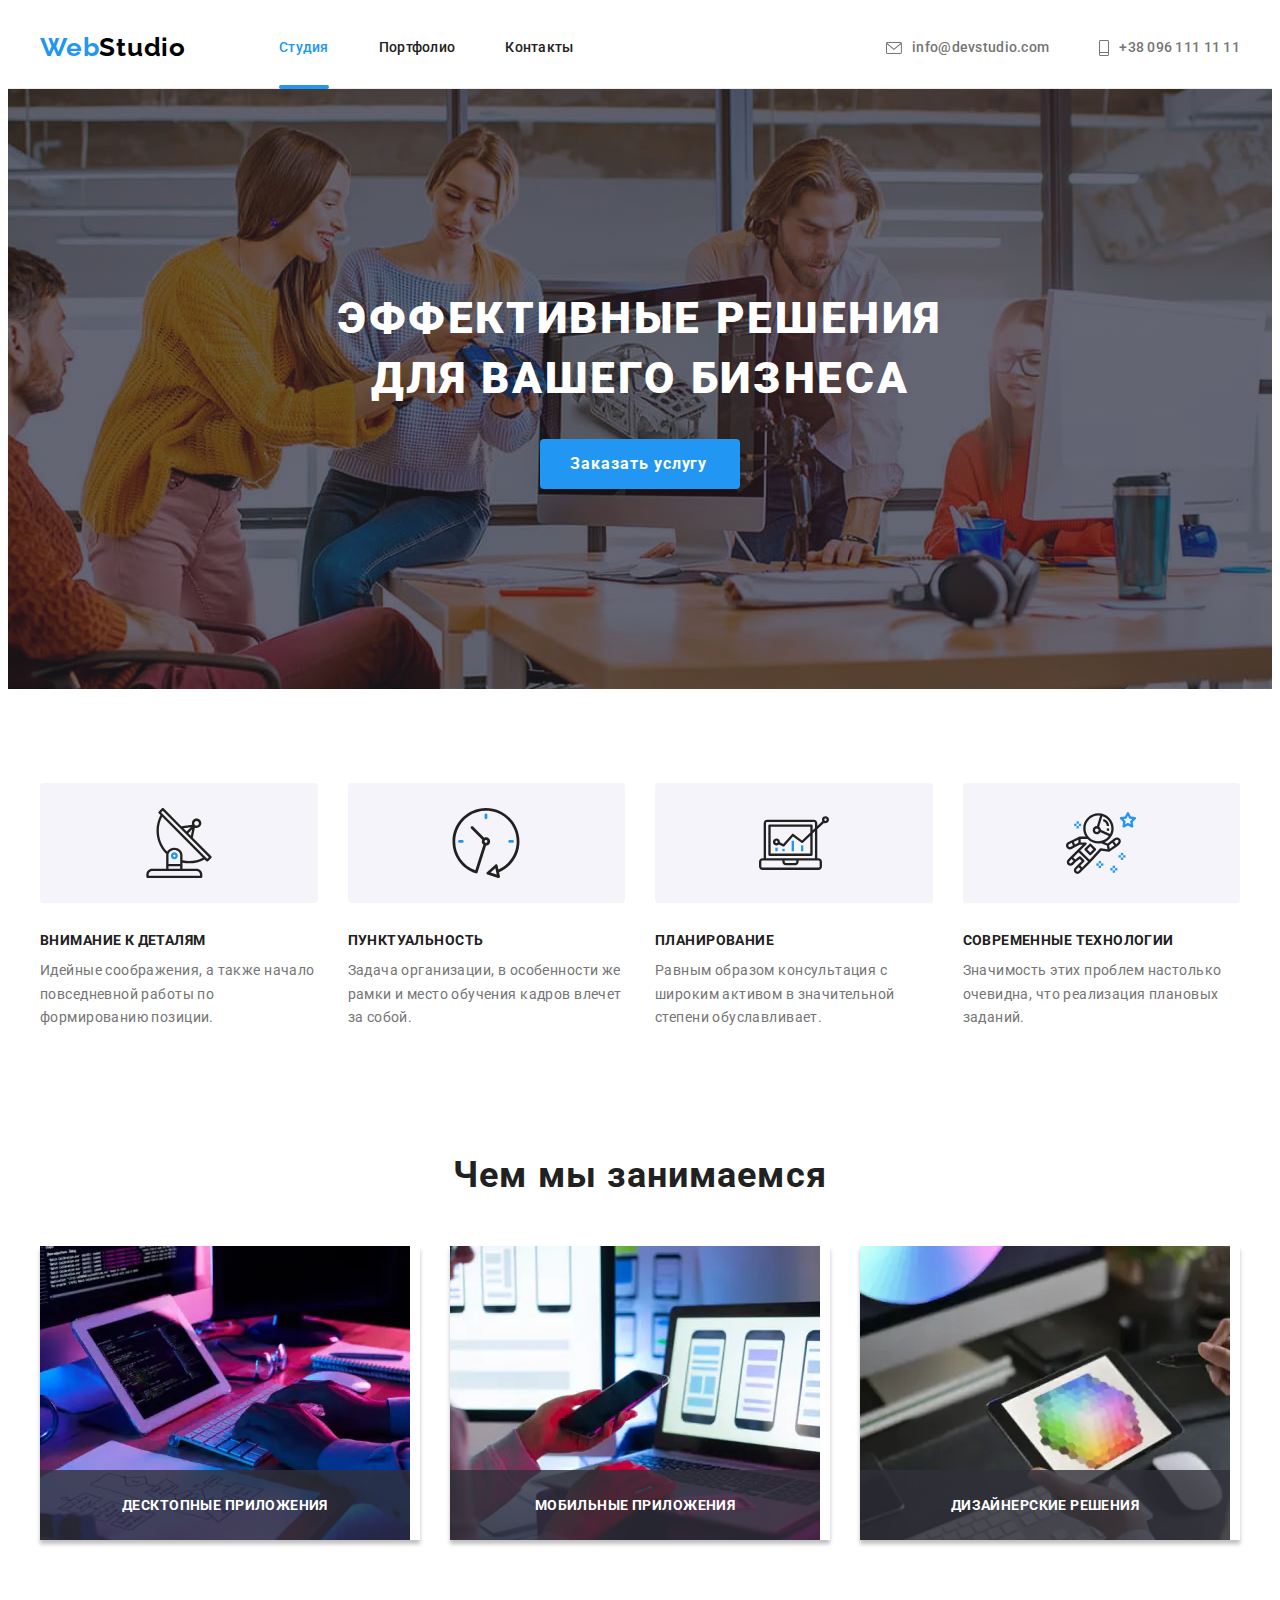
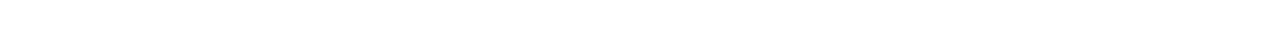
==== commit 4ac244bd: "добавляет адаптацию about" ====
--- a/index.html
+++ b/index.html
@@ -163,7 +163,7 @@
             </div>
         </section>
 <!-- ABOUT US -->
-        <!-- <section class="section about">
+        <section class="section about">
             <div class="container">
                 <h2 class="about__title title" >Чем мы занимаемся</h2>
                 <ul class="list about__item">
@@ -250,7 +250,7 @@
                     </li>
                 </ul>
             </div>
-        </section> -->
+        </section>
 <!-- OUR TEAM -->
         <!-- <section class="team section">
             <div class="container">
--- a/css/main.min.css
+++ b/css/main.min.css
@@ -1 +1 @@
-:root{--primary-font: "Roboto", sans-serif;--secondary-font: "Raleway", sans-serif;--accent-color: #2196F3;--logo-light-them-color: #000000;--logo-dark-them-color: #FFFFFF;--header-background-color: #FFFFFF;--hero-background-color: #C4C4C4;--our-advantages-background-color: #FFFFFF;--about-us-background-color: #FFFFFF;--our-team-background-color: #F5F4FA;--footer-background-color: #2F303A;--our-team-cards-background-color: #FFFFFF;--header-border-color: #ECECEC;--header-menu-link-color: #212121;--header-contacts-color: #757575;--hero-title-color: #FFFFFF;--sections-titles-color: #212121;--sections-text-color: #757575;--footer-text-adress-color: #FFFFFF;--footer-text-contacts-color: rgba(255, 255, 255, 0.6);--modal-btn-text-color: #FFFFFF;--modal-btn-background-hover-color: #188CE8;--portfolio-background-btn-color: #F5F4FA;--portfolio-background-hover-btn-color: #2196F3;--portfolio-cards-background-color: #FFFFFF;--portfolio-cards-border-color: #EEEEEE;--portfolio-text-btn-color: #212121;--portfolio-text-hover-btn-color: #FFFFFF;--icon-hover-fill: #FFFFFF;--icon-fill: #AFB1B8}.visually-hidden{position:absolute;width:1px;height:1px;margin:-1px;border:0;padding:0;white-space:nowrap;clip-path:inset(100%);clip:rect(0 0 0 0);overflow:hidden}.clients-list-link,.about-projects,.advantages-container,.modal-contacts-form-checkbox-lable,.modal-btn-close,.social-list-link-dark,.social-list-link{display:flex;justify-content:center;align-items:center}body{font-family:"Roboto",sans-serif}.list{list-style:none}.link{text-decoration:none}h1,h2,h3,p{margin-top:0;margin-bottom:0}img{display:block;max-width:100%;height:auto}ul,ol{margin-top:0;margin-bottom:0;padding-left:0}.container{width:100%;padding-left:15px;padding-right:15px}@media screen and (min-width: 480px){.container{width:480px;margin:0 auto}}@media screen and (min-width: 768px){.container{width:768px}}@media screen and (min-width: 1200px){.container{width:1200px}}@media screen and (max-width: 1199px){.section{padding-top:60px;padding-bottom:60px}}@media screen and (min-width: 1200px){.section{padding-top:94px;padding-bottom:94px}}@media screen and (max-width: 767px){.mobile-menu{position:fixed;top:0;left:0;width:100%;height:100%;background-color:#fff;opacity:0;visibility:hidden;pointer-events:none;transition:opacity 250ms cubic-bezier(0.4, 0, 0.2, 1),visibility 250ms cubic-bezier(0.4, 0, 0.2, 1)}.mobile-menu.is-open{opacity:1;visibility:visible;pointer-events:auto}.mobile-menu__container{position:relative;padding-top:48px;padding-bottom:48px}.mobile-menu__close-btn{position:absolute;top:10px;right:15px;border:none;background-color:rgba(0,0,0,0);padding:0;line-height:0;fill:#212121}.mobile-menu__close-btn:hover,.mobile-menu__close-btn:focus{fill:var(--accent-color)}.mobile-menu__link.current{color:var(--accent-color)}.mobile-menu__list{margin-bottom:302px}.mobile-menu__link{font-family:var(---primary-font);font-weight:500;font-size:40px;line-height:1.18;letter-spacing:.02em;color:#212121}.mobile-menu__item:not(:last-child){margin-bottom:32px}.mobile-menu-contacts{margin-bottom:64px}.mobile-menu-contacts__list:not(:last-child){margin-bottom:32px}.mobile-menu-contacts__phone{font-family:var(---primary-font);font-weight:500;font-size:34px;line-height:1.18;letter-spacing:.02em;color:var(--accent-color)}.mobile-menu-contacts__mail{font-family:var(---primary-font);font-weight:500;font-size:24px;line-height:1.17;letter-spacing:.02em;color:#757575}.mobile-menu-social-list{display:flex;justify-content:left;flex-wrap:wrap}.mobile-menu-social-list__item:not(:last-child){margin-right:20px}.mobile-menu-social-list__item{position:relative}.mobile-menu-social-list__item:not(:last-child)::after{position:absolute;display:block;right:-10px;top:0;content:"";width:1px;height:100%;background-color:rgba(33,33,33,.2)}.mobile-menu-social-list__link{font-family:var(---primary-font);font-weight:500;font-size:18px;line-height:1.22;letter-spacing:.02em;color:var(--accent-color)}}@media screen and (min-width: 768px){.mobile-menu{display:none}}.modal-btn{font-family:var(--primary-font);font-size:16px;font-weight:700;line-height:1.875;display:flex;align-items:center;text-align:center;letter-spacing:.06em;cursor:pointer;min-width:200px;padding:10px 30px;border:none;border-radius:4px;margin:0 auto;color:var(--modal-btn-text-color);background-color:var(--accent-color);box-shadow:0px 4px 4px rgba(0,0,0,.15);transition:background-color 250ms cubic-bezier(0.4, 0, 0.2, 1)}.modal-btn:hover,.modal-btn:focus{background-color:var(--modal-btn-background-hover-color)}.title{margin-bottom:50px}.logo_them_light{font-family:var(--secondary-font);font-size:26px;font-weight:700;line-height:1.1923076923;letter-spacing:.03em;color:var(--logo-light-them-color)}.logo_them_dark{font-family:var(--secondary-font);font-size:26px;font-weight:700;line-height:1.1923076923;letter-spacing:.03em;color:var(--logo-dark-them-color)}.logo-icon{color:var(--accent-color)}@media screen and (min-width: 768px){.logo_them_light{margin-right:88px}}@media screen and (min-width: 1200px){.logo_them_light{margin-right:93px}}.social-list{display:flex;justify-content:center}.social-list-link{width:44px;height:44px;border-radius:50%;background-color:var(--our-team-cards-background-color);transition:background-color 250ms cubic-bezier(0.4, 0, 0.2, 1)}.social-list-link:hover,.social-list-link:focus{background-color:var(--accent-color)}.social-list-item:not(:last-child){margin-right:10px}.social-list-icon{fill:var(--icon-fill);transition:fill 250ms cubic-bezier(0.4, 0, 0.2, 1)}.social-list-link:hover .social-list-icon,.social-list-link:focus .social-list-icon{fill:var(--icon-hover-fill)}.social-list-icon-dark{fill:#fff}.social-list-link-dark{width:44px;height:44px;border-radius:50%;background-color:rgba(255,255,255,.1);transition:background-color 250ms cubic-bezier(0.4, 0, 0.2, 1)}.social-list-link-dark:hover,.social-list-link-dark:focus{background-color:var(--accent-color)}.backdrop{position:fixed;top:0;left:0;width:100%;height:100%;background-color:rgba(0,0,0,.2);transition:opacity 250ms cubic-bezier(0.4, 0, 0.2, 1),visibility 250ms cubic-bezier(0.4, 0, 0.2, 1)}.backdrop.is-hidden{opacity:0;visibility:hidden;pointer-events:none}.modal{position:absolute;top:50%;left:50%;transform:translate(-50%, -50%);width:528px;height:581px;padding:40px;background-color:#fff}.modal-btn-close{position:absolute;top:8px;right:8px;width:30px;height:30px;padding:0;border:1px solid rgba(0,0,0,.1);border-radius:50%;background-color:rgba(0,0,0,0);cursor:pointer}.modal-btn-close-icon{fill:#000}.modal-btn-close:hover .modal-btn-close-icon,.modal-btn-close:focus .modal-btn-close-icon{fill:var(--accent-color)}.modal-contacts-form{display:flex;flex-direction:column}.modal-contacts-form-title{margin-bottom:12px;font-family:var(--primary-font);font-weight:700;font-size:20px;line-height:1.15;text-align:center;letter-spacing:.03em;color:#212121}.modal-contacts-form-field{margin-bottom:10px}.modal-contacts-form-field-last{margin-bottom:20px}.modal-contacts-form-input{width:100%;height:40px;padding-left:42px;border:1px solid rgba(33,33,33,.2);border-radius:4px;transition:border-color 250ms cubic-bezier(0.4, 0, 0.2, 1)}.modal-contacts-form-input:focus{outline:none;border-color:var(--accent-color)}.modal-contacts-form-field-key{display:block;margin-bottom:4px;font-family:var(--primary-font);font-size:12px;line-height:1.17;letter-spacing:.01em;color:var(--sections-text-color)}.modal-contacts-form-wrapper{position:relative;display:block}.modal-contacts-form-icon{position:absolute;left:12px;top:50%;transform:translateY(-50%);fill:#212121;transition:fill 250ms cubic-bezier(0.4, 0, 0.2, 1)}.modal-contacts-form-input:focus+.modal-contacts-form-icon{fill:var(--accent-color)}.modal-contacts-form-message{display:block;width:100%;height:120px;border:1px solid rgba(33,33,33,.2);border-radius:4px;resize:none;padding:12px 16px;transition:border-color 250ms cubic-bezier(0.4, 0, 0.2, 1)}.modal-contacts-form-message:focus{outline:none;border-color:var(--accent-color)}.modal-contacts-form-message::placeholder{font-family:var(--primary-font);font-size:12px;line-height:1.17;letter-spacing:.01em;color:rgba(117,117,117,.5)}.modal-contacts-form-checkbox-lable{flex-wrap:wrap;font-family:var(--primary-font);font-size:14px;line-height:1.71;letter-spacing:.03em;color:#757575;margin-bottom:30px}.modal-contacts-form-checkbox-lable::before{content:"";display:block;width:16px;height:15px;border:2px solid #212121;border-radius:2px;margin-right:7px;cursor:pointer}.modal-contacts-form-checkbox:checked+.modal-contacts-form-checkbox-lable::before{background-color:var(--accent-color);border:none;background-image:url(../images/modal/vector.svg);background-repeat:no-repeat;background-size:auto auto;background-position:50% 50%}.modal-contacts-form-checkbox:focus+.modal-contacts-form-checkbox-lable::before{border-color:var(--accent-color)}.modal-contacts-form-checkbox-icon{fill:rgba(0,0,0,0);border:2px solid #212121;border-radius:4px;cursor:pointer;margin-right:7px;transition:border 250ms cubic-bezier(0.4, 0, 0.2, 1),fill 250ms cubic-bezier(0.4, 0, 0.2, 1)}.modal-contacts-form-btm{min-width:200px;align-self:center;padding:10px 56px;font-weight:700;font-size:16px;line-height:1.88;letter-spacing:.06em;color:var(--modal-btn-text-color);background-color:var(--accent-color);cursor:pointer;border-color:rgba(0,0,0,0);border-radius:4px;transition:background-color var(--transition-data);box-shadow:0px 4px 4px rgba(0,0,0,.15)}.modal-contacts-form-btm:hover,.modal-contacts-form-btm:focus{background-color:var(--modal-btn-background-hover-color)}.modal-form-rules-link{color:var(--accent-color)}.header{background-color:var(--header-background-color);border-bottom:1px solid var(--header-border-color)}.header__container{display:flex;align-items:center;justify-content:space-between}@media screen and (max-width: 767px){.header{padding-top:10px;padding-bottom:10px}.menu{display:none}.header-contacts{display:none}.mobile-menu-btm{border:none;background:rgba(0,0,0,0);padding:0;line-height:0;fill:#212121;cursor:pointer}.mobile-menu-btm:hover,.mobile-menu-btm:focus{fill:var(--accent-color)}}@media screen and (min-width: 768px){.mobile-menu-btm{display:none}.menu{display:block}.navigation{display:flex;align-items:center}.menu{display:flex;align-items:center}.menu .menu__link.current{color:var(--accent-color)}.menu__item:not(:last-child){margin-right:50px}.list-item:not(:last-child){padding-bottom:10px}.current{position:relative}.current::after{position:absolute;display:block;left:0;bottom:-1px;content:"";width:100%;height:4px;border-radius:2px;background-color:var(--accent-color)}.menu__link{display:block;padding:32px 0;font-weight:500;font-size:14px;line-height:1.14;letter-spacing:.02em;color:var(--header-menu-link-color);transition:color 250ms cubic-bezier(0.4, 0, 0.2, 1)}.menu__link:hover,.menu__link:focus{color:var(--accent-color)}.header-mail:hover,.header-mail:focus,.header-phone:hover,.header-phone:focus{color:var(--accent-color)}.header-mail,.header-phone{font-weight:500;font-size:12px;line-height:1.17;letter-spacing:.02em;color:var(--header-contacts-color);transition:color 250ms cubic-bezier(0.4, 0, 0.2, 1)}.contacts-link{display:flex;align-items:center}.header-contacts__icon{margin-right:10px;fill:currentColor}.contacts-link:hover .header-contacts__icon,.contacts-link:focus .header-contacts__icon{fill:currentColor}}@media screen and (min-width: 1200px){.header-contacts{display:flex;align-items:center}.list-item:not(:last-child){padding-bottom:0px;margin-right:50px}.header-mail,.header-phone{font-size:14px;line-height:1.14}}.hero{background-color:var(--hero-background-color);padding-top:118px;padding-bottom:118px;margin:0 auto;text-align:center;background-image:linear-gradient(rgba(47, 48, 58, 0.4), rgba(47, 48, 58, 0.4)),url(../images/hero-section/hero-bg-mobile.jpg);background-repeat:no-repeat;background-size:cover;background-position:50% 50%}@media(min-device-pixel-ratio: 2),(min-resolution: 192dpi),(min-resolution: 2dppx){.hero{background-image:linear-gradient(rgba(47, 48, 58, 0.4), rgba(47, 48, 58, 0.4)),url(../images/hero-section/hero-bg-mobile@2x.jpg)}}.hero__title{font-family:var(--primary-font);font-weight:900;font-size:26px;line-height:1.62;text-align:center;letter-spacing:.06em;text-transform:uppercase;color:var(--hero-title-color);margin:0 auto 30px auto;width:360px}@media screen and (min-width: 768px){.hero{background-image:linear-gradient(rgba(47, 48, 58, 0.4), rgba(47, 48, 58, 0.4)),url(../images/hero-section/hero-bg-tablet.jpg)}}@media screen and (min-width: 768px)and (min-device-pixel-ratio: 2),screen and (min-width: 768px)and (min-resolution: 192dpi),screen and (min-width: 768px)and (min-resolution: 2dppx){.hero{background-image:linear-gradient(rgba(47, 48, 58, 0.4), rgba(47, 48, 58, 0.4)),url(../images/hero-section/hero-bg-tablet@2x.jpg)}}@media screen and (min-width: 1200px){.hero{padding-top:200px;padding-bottom:200px;background-image:linear-gradient(rgba(47, 48, 58, 0.4), rgba(47, 48, 58, 0.4)),url(../images/hero-section/hero-bg-desktop.jpg);max-width:1600px}}@media screen and (min-width: 1200px)and (min-device-pixel-ratio: 2),screen and (min-width: 1200px)and (min-resolution: 192dpi),screen and (min-width: 1200px)and (min-resolution: 2dppx){.hero{background-image:linear-gradient(rgba(47, 48, 58, 0.4), rgba(47, 48, 58, 0.4)),url(../images/hero-section/hero-bg-desktop@2x.jpg)}}@media screen and (min-width: 1200px){.hero__title{font-size:44px;line-height:1.36;width:700px}}.advantages{background-color:var(--our-advantages-background-color)}.advantages-list__item{width:100%}.advantages-list__item:not(:last-child){margin-bottom:30px}.advantages__title{font-family:var(--primary-font);text-align:center;font-weight:700;font-size:14px;line-height:1.14;letter-spacing:.03em;text-transform:uppercase;color:var(--sections-titles-color);margin-bottom:10px}.advantages__text{font-family:var(--primary-font);font-size:14px;line-height:1.71;letter-spacing:.03em;color:var(--sections-text-color)}.advantages-container{background-color:#f5f4fa;width:100%;height:120px;margin-bottom:30px;border-radius:4px}@media screen and (min-width: 768px){.advantages-list{display:flex;flex-wrap:wrap}}@media screen and (min-width: 768px)and (max-width: 1199px){.advantages-list__item{width:calc((100% - 30px)/2)}.advantages-list__item:not(:nth-child(2n)){margin-right:30px}}@media screen and (min-width: 768px){.advantages__title{text-align:left}}@media screen and (min-width: 1200px){.advantages-list__item{width:calc((100% - 90px)/4)}.advantages-list__item:not(:last-child){margin-right:30px}}.about__item{display:flex;flex-wrap:wrap}.about__cards{position:relative;flex-basis:calc((100% - 60px)/3);box-shadow:0px 4px 4px rgba(0,0,0,.25)}.about__cards:not(:nth-child(3n)){margin-right:30px}.about__cards:not(:nth-last-child(-n+3)){margin-bottom:30px}.about{background-color:var(--about-us-background-color);padding-top:0}.about__title{font-family:var(--primary-font);font-weight:700;font-size:36px;line-height:1.17;text-align:center;letter-spacing:.03em;color:var(--sections-titles-color)}.about-projects{position:absolute;bottom:0;left:0;width:370px;height:70px;background-color:rgba(47,48,58,.8)}.about-projects__title{font-family:var(--primary-font);font-weight:700;font-size:14px;line-height:1.14;letter-spacing:.03em;text-transform:uppercase;color:#fff}.team{background-color:var(--our-team-background-color)}.our-team{display:flex;flex-wrap:wrap}.team-cards{background-color:var(--our-team-cards-background-color);flex-basis:calc((100% - 90px)/4);border-radius:0 0 4px 4px;box-shadow:0px 1px 3px rgba(0,0,0,.12),0px 1px 1px rgba(0,0,0,.14),0px 2px 1px rgba(0,0,0,.2)}.team-cards:not(:nth-child(4n)){margin-right:30px}.team-cards:not(:nth-last-child(-n+4)){margin-bottom:30px}.team-cards-content{padding-top:30px;padding-bottom:30px}.team-title{font-family:var(--primary-font);font-weight:700;font-size:36px;line-height:1.17;text-align:center;letter-spacing:.03em;color:var(--sections-titles-color)}.team-title-name{font-family:var(--primary-font);font-weight:500;font-size:16px;line-height:1.19;text-align:center;letter-spacing:.03em;color:var(--sections-titles-color);margin-bottom:10px}.team-position{font-family:var(--primary-font);font-size:16px;line-height:1.19;text-align:center;letter-spacing:.03em;color:var(--sections-text-color);margin-bottom:16px}.clients-title{font-family:var(--primary-font);font-weight:700;font-size:36px;line-height:1.17;text-align:center;letter-spacing:.03em;color:var(--sections-titles-color)}.clients-list{display:flex;flex-wrap:wrap}.clients-list-link{width:170px;height:92px;border:solid 1px #afb1b8;border-radius:4px;background-color:var(--our-team-cards-background-color);color:#afb1b8;transition:color 250ms cubic-bezier(0.4, 0, 0.2, 1),border 250ms cubic-bezier(0.4, 0, 0.2, 1)}.clients-list-link:hover,.clients-list-link:focus{border:solid 1px var(--accent-color);color:var(--accent-color)}.clients-list-icon{fill:currentColor}.clients-list-link:hover .clients-list-icon,.clients-list-link:focus .clients-list-icon{fill:currentColor}.clients-list-item{flex-basis:calc((100% - 150px)/6)}.clients-list-item:not(:nth-child(6n)){margin-right:30px}.clients-list-item:not(:nth-last-child(-n+6)){margin-bottom:30px}.footer{background-color:var(--footer-background-color);padding-top:60px;padding-bottom:60px}.footer-address{margin-top:20px;font-style:normal}.address-item:not(:last-child){margin-bottom:10px}.footer-maps{font-family:var(--primary-font);font-size:14px;line-height:1.71;letter-spacing:.03em;color:var(--footer-text-adress-color);transition:color 250ms cubic-bezier(0.4, 0, 0.2, 1)}.footer-maps:hover,.footer-maps:focus{color:var(--accent-color)}.footer-mail,.footer-phone{font-family:var(--primary-font);font-size:14px;line-height:1.71;letter-spacing:.03em;color:var(--footer-text-contacts-color);transition:color 250ms cubic-bezier(0.4, 0, 0.2, 1)}.footer-mail:hover,.footer-mail:focus,.footer-phone:hover,.footer-phone:focus{color:var(--accent-color)}.container-footer{display:flex;align-items:baseline}.footer-left-side{flex-grow:1;margin-right:70px}.footer-right-side-title{font-family:var(--primary-font);font-weight:700;font-size:14px;line-height:1.14;letter-spacing:.03em;text-transform:uppercase;color:#fff;margin-bottom:20px}.footer-right-side{margin-right:93px}.footer-subcribe-form{display:flex;align-items:center}.footer-subcribe-input{width:358px;height:50px;padding:15px 16px;margin-right:12px;color:#fff;background-color:rgba(0,0,0,0);border:1px solid rgba(255,255,255,.3);border-radius:4px}.footer-subcribe-input::placeholder{font-size:16px;line-height:1.25;letter-spacing:.03em;color:rgba(255,255,255,.6)}.footer-subscribe-button{min-width:200px;height:50px;display:flex;align-items:center;padding-left:29px;font-weight:700;font-size:16px;line-height:1.88;letter-spacing:.06em;color:#fff;background-color:var(--accent-color);cursor:pointer;border-color:rgba(0,0,0,0);border-radius:4px;transition:background-color 250ms cubic-bezier(0.4, 0, 0.2, 1)}.footer-subscribe-button:hover,.footer-subscribe-button:focus{background-color:#188ce8}.footer-subscribe-button-icon{margin-left:10px;fill:#fff}.portfolio-menu-btn{font-family:var(--primary-font);font-weight:500;font-size:16px;line-height:1.63;text-align:center;letter-spacing:.03em;color:var --portfolio-text-btn-color;background-color:var(--portfolio-background-btn-color);cursor:pointer;padding:5px 20px;border:none;border-radius:4px;transition:color 250ms cubic-bezier(0.4, 0, 0.2, 1),background-color 250ms cubic-bezier(0.4, 0, 0.2, 1),box-shadow 250ms cubic-bezier(0.4, 0, 0.2, 1)}.portfolio-menu-btn:hover,.portfolio-menu-btn:focus{color:var(--portfolio-text-hover-btn-color);background-color:var(--portfolio-background-hover-btn-color);box-shadow:0px 4px 4px rgba(0,0,0,.25)}.container-btm{display:flex;flex-wrap:wrap;justify-content:center;margin-bottom:50px}.container-menu-btm:not(:last-child){margin-right:10px}.portfolio-item{display:flex;flex-wrap:wrap}.portfolio-cards{background-color:var(--portfolio-cards-background-color);flex-basis:calc((100% - 60px)/3)}.portfolio-cards:not(:nth-child(3n)){margin-right:30px}.portfolio-cards:not(:nth-last-child(-n+3)){margin-bottom:30px}.portfolio-cards-content{padding-top:20px;padding-bottom:20px;padding-left:25px;padding-right:25px;border:1px solid var(--portfolio-cards-border-color);border-top:none}.portfolio-project-name{font-family:var(--primary-font);font-weight:700;font-size:18px;line-height:2;letter-spacing:.06em;color:var(--sections-titles-color);margin-bottom:5px}.portfolio-project-description{font-family:var(--primary-font);font-size:16px;line-height:1.88;letter-spacing:.03em;color:var(--sections-text-color)}.portfolio-list-link{display:block;text-decoration:none;transition:box-shadow 250ms cubic-bezier(0.4, 0, 0.2, 1)}.portfolio-list-link:hover,.portfolio-list-link:focus{box-shadow:0px 1px 1px rgba(0,0,0,.12),0px 4px 4px rgba(0,0,0,.06),1px 4px 6px rgba(0,0,0,.16)}.portfolio-project-wrapper{position:relative;overflow:hidden}.portfolio-project-overlay{position:absolute;top:0;left:0;width:100%;height:100%;font-family:var(--primary-font);font-size:18px;line-height:1.56;letter-spacing:.03em;padding:63px 24px;overflow:auto;color:#fff;background-color:rgba(33,150,243,.9);transform:translateY(100%);transition:transform 250ms cubic-bezier(0.4, 0, 0.2, 1)}.portfolio-list-link:hover .portfolio-project-overlay,.portfolio-list-link:focus .portfolio-project-overlay{transform:translateY(0%)}/*# sourceMappingURL=main.min.css.map */+:root{--primary-font: "Roboto", sans-serif;--secondary-font: "Raleway", sans-serif;--accent-color: #2196F3;--logo-light-them-color: #000000;--logo-dark-them-color: #FFFFFF;--header-background-color: #FFFFFF;--hero-background-color: #C4C4C4;--our-advantages-background-color: #FFFFFF;--about-us-background-color: #FFFFFF;--our-team-background-color: #F5F4FA;--footer-background-color: #2F303A;--our-team-cards-background-color: #FFFFFF;--header-border-color: #ECECEC;--header-menu-link-color: #212121;--header-contacts-color: #757575;--hero-title-color: #FFFFFF;--sections-titles-color: #212121;--sections-text-color: #757575;--footer-text-adress-color: #FFFFFF;--footer-text-contacts-color: rgba(255, 255, 255, 0.6);--modal-btn-text-color: #FFFFFF;--modal-btn-background-hover-color: #188CE8;--portfolio-background-btn-color: #F5F4FA;--portfolio-background-hover-btn-color: #2196F3;--portfolio-cards-background-color: #FFFFFF;--portfolio-cards-border-color: #EEEEEE;--portfolio-text-btn-color: #212121;--portfolio-text-hover-btn-color: #FFFFFF;--icon-hover-fill: #FFFFFF;--icon-fill: #AFB1B8}.visually-hidden{position:absolute;width:1px;height:1px;margin:-1px;border:0;padding:0;white-space:nowrap;clip-path:inset(100%);clip:rect(0 0 0 0);overflow:hidden}.clients-list-link,.about-projects,.advantages-container,.modal-contacts-form-checkbox-lable,.modal-btn-close,.social-list-link-dark,.social-list-link{display:flex;justify-content:center;align-items:center}body{font-family:"Roboto",sans-serif}.list{list-style:none}.link{text-decoration:none}h1,h2,h3,p{margin-top:0;margin-bottom:0}img{display:block;max-width:100%;height:auto}ul,ol{margin-top:0;margin-bottom:0;padding-left:0}.container{width:100%;padding-left:15px;padding-right:15px}@media screen and (min-width: 480px){.container{width:480px;margin:0 auto}}@media screen and (min-width: 768px){.container{width:768px}}@media screen and (min-width: 1200px){.container{width:1200px}}@media screen and (max-width: 1199px){.section{padding-top:60px;padding-bottom:60px}}@media screen and (min-width: 1200px){.section{padding-top:94px;padding-bottom:94px}}@media screen and (max-width: 767px){.mobile-menu{position:fixed;top:0;left:0;width:100%;height:100%;background-color:#fff;opacity:0;visibility:hidden;pointer-events:none;transition:opacity 250ms cubic-bezier(0.4, 0, 0.2, 1),visibility 250ms cubic-bezier(0.4, 0, 0.2, 1)}.mobile-menu.is-open{opacity:1;visibility:visible;pointer-events:auto}.mobile-menu__container{position:relative;padding-top:48px;padding-bottom:48px}.mobile-menu__close-btn{position:absolute;top:10px;right:15px;border:none;background-color:rgba(0,0,0,0);padding:0;line-height:0;fill:#212121}.mobile-menu__close-btn:hover,.mobile-menu__close-btn:focus{fill:var(--accent-color)}.mobile-menu__link.current{color:var(--accent-color)}.mobile-menu__list{margin-bottom:302px}.mobile-menu__link{font-family:var(---primary-font);font-weight:500;font-size:40px;line-height:1.18;letter-spacing:.02em;color:#212121}.mobile-menu__item:not(:last-child){margin-bottom:32px}.mobile-menu-contacts{margin-bottom:64px}.mobile-menu-contacts__list:not(:last-child){margin-bottom:32px}.mobile-menu-contacts__phone{font-family:var(---primary-font);font-weight:500;font-size:34px;line-height:1.18;letter-spacing:.02em;color:var(--accent-color)}.mobile-menu-contacts__mail{font-family:var(---primary-font);font-weight:500;font-size:24px;line-height:1.17;letter-spacing:.02em;color:#757575}.mobile-menu-social-list{display:flex;justify-content:left;flex-wrap:wrap}.mobile-menu-social-list__item:not(:last-child){margin-right:20px}.mobile-menu-social-list__item{position:relative}.mobile-menu-social-list__item:not(:last-child)::after{position:absolute;display:block;right:-10px;top:0;content:"";width:1px;height:100%;background-color:rgba(33,33,33,.2)}.mobile-menu-social-list__link{font-family:var(---primary-font);font-weight:500;font-size:18px;line-height:1.22;letter-spacing:.02em;color:var(--accent-color)}}@media screen and (min-width: 768px){.mobile-menu{display:none}}.modal-btn{font-family:var(--primary-font);font-size:16px;font-weight:700;line-height:1.875;display:flex;align-items:center;text-align:center;letter-spacing:.06em;cursor:pointer;min-width:200px;padding:10px 30px;border:none;border-radius:4px;margin:0 auto;color:var(--modal-btn-text-color);background-color:var(--accent-color);box-shadow:0px 4px 4px rgba(0,0,0,.15);transition:background-color 250ms cubic-bezier(0.4, 0, 0.2, 1)}.modal-btn:hover,.modal-btn:focus{background-color:var(--modal-btn-background-hover-color)}.title{margin-bottom:50px}.logo_them_light{font-family:var(--secondary-font);font-size:26px;font-weight:700;line-height:1.1923076923;letter-spacing:.03em;color:var(--logo-light-them-color)}.logo_them_dark{font-family:var(--secondary-font);font-size:26px;font-weight:700;line-height:1.1923076923;letter-spacing:.03em;color:var(--logo-dark-them-color)}.logo-icon{color:var(--accent-color)}@media screen and (min-width: 768px){.logo_them_light{margin-right:88px}}@media screen and (min-width: 1200px){.logo_them_light{margin-right:93px}}.social-list{display:flex;justify-content:center}.social-list-link{width:44px;height:44px;border-radius:50%;background-color:var(--our-team-cards-background-color);transition:background-color 250ms cubic-bezier(0.4, 0, 0.2, 1)}.social-list-link:hover,.social-list-link:focus{background-color:var(--accent-color)}.social-list-item:not(:last-child){margin-right:10px}.social-list-icon{fill:var(--icon-fill);transition:fill 250ms cubic-bezier(0.4, 0, 0.2, 1)}.social-list-link:hover .social-list-icon,.social-list-link:focus .social-list-icon{fill:var(--icon-hover-fill)}.social-list-icon-dark{fill:#fff}.social-list-link-dark{width:44px;height:44px;border-radius:50%;background-color:rgba(255,255,255,.1);transition:background-color 250ms cubic-bezier(0.4, 0, 0.2, 1)}.social-list-link-dark:hover,.social-list-link-dark:focus{background-color:var(--accent-color)}.backdrop{position:fixed;top:0;left:0;width:100%;height:100%;background-color:rgba(0,0,0,.2);transition:opacity 250ms cubic-bezier(0.4, 0, 0.2, 1),visibility 250ms cubic-bezier(0.4, 0, 0.2, 1)}.backdrop.is-hidden{opacity:0;visibility:hidden;pointer-events:none}.modal{position:absolute;top:50%;left:50%;transform:translate(-50%, -50%);width:528px;height:581px;padding:40px;background-color:#fff}.modal-btn-close{position:absolute;top:8px;right:8px;width:30px;height:30px;padding:0;border:1px solid rgba(0,0,0,.1);border-radius:50%;background-color:rgba(0,0,0,0);cursor:pointer}.modal-btn-close-icon{fill:#000}.modal-btn-close:hover .modal-btn-close-icon,.modal-btn-close:focus .modal-btn-close-icon{fill:var(--accent-color)}.modal-contacts-form{display:flex;flex-direction:column}.modal-contacts-form-title{margin-bottom:12px;font-family:var(--primary-font);font-weight:700;font-size:20px;line-height:1.15;text-align:center;letter-spacing:.03em;color:#212121}.modal-contacts-form-field{margin-bottom:10px}.modal-contacts-form-field-last{margin-bottom:20px}.modal-contacts-form-input{width:100%;height:40px;padding-left:42px;border:1px solid rgba(33,33,33,.2);border-radius:4px;transition:border-color 250ms cubic-bezier(0.4, 0, 0.2, 1)}.modal-contacts-form-input:focus{outline:none;border-color:var(--accent-color)}.modal-contacts-form-field-key{display:block;margin-bottom:4px;font-family:var(--primary-font);font-size:12px;line-height:1.17;letter-spacing:.01em;color:var(--sections-text-color)}.modal-contacts-form-wrapper{position:relative;display:block}.modal-contacts-form-icon{position:absolute;left:12px;top:50%;transform:translateY(-50%);fill:#212121;transition:fill 250ms cubic-bezier(0.4, 0, 0.2, 1)}.modal-contacts-form-input:focus+.modal-contacts-form-icon{fill:var(--accent-color)}.modal-contacts-form-message{display:block;width:100%;height:120px;border:1px solid rgba(33,33,33,.2);border-radius:4px;resize:none;padding:12px 16px;transition:border-color 250ms cubic-bezier(0.4, 0, 0.2, 1)}.modal-contacts-form-message:focus{outline:none;border-color:var(--accent-color)}.modal-contacts-form-message::placeholder{font-family:var(--primary-font);font-size:12px;line-height:1.17;letter-spacing:.01em;color:rgba(117,117,117,.5)}.modal-contacts-form-checkbox-lable{flex-wrap:wrap;font-family:var(--primary-font);font-size:14px;line-height:1.71;letter-spacing:.03em;color:#757575;margin-bottom:30px}.modal-contacts-form-checkbox-lable::before{content:"";display:block;width:16px;height:15px;border:2px solid #212121;border-radius:2px;margin-right:7px;cursor:pointer}.modal-contacts-form-checkbox:checked+.modal-contacts-form-checkbox-lable::before{background-color:var(--accent-color);border:none;background-image:url(../images/modal/vector.svg);background-repeat:no-repeat;background-size:auto auto;background-position:50% 50%}.modal-contacts-form-checkbox:focus+.modal-contacts-form-checkbox-lable::before{border-color:var(--accent-color)}.modal-contacts-form-checkbox-icon{fill:rgba(0,0,0,0);border:2px solid #212121;border-radius:4px;cursor:pointer;margin-right:7px;transition:border 250ms cubic-bezier(0.4, 0, 0.2, 1),fill 250ms cubic-bezier(0.4, 0, 0.2, 1)}.modal-contacts-form-btm{min-width:200px;align-self:center;padding:10px 56px;font-weight:700;font-size:16px;line-height:1.88;letter-spacing:.06em;color:var(--modal-btn-text-color);background-color:var(--accent-color);cursor:pointer;border-color:rgba(0,0,0,0);border-radius:4px;transition:background-color var(--transition-data);box-shadow:0px 4px 4px rgba(0,0,0,.15)}.modal-contacts-form-btm:hover,.modal-contacts-form-btm:focus{background-color:var(--modal-btn-background-hover-color)}.modal-form-rules-link{color:var(--accent-color)}.header{background-color:var(--header-background-color);border-bottom:1px solid var(--header-border-color)}.header__container{display:flex;align-items:center;justify-content:space-between}@media screen and (max-width: 767px){.header{padding-top:10px;padding-bottom:10px}.menu{display:none}.header-contacts{display:none}.mobile-menu-btm{border:none;background:rgba(0,0,0,0);padding:0;line-height:0;fill:#212121;cursor:pointer}.mobile-menu-btm:hover,.mobile-menu-btm:focus{fill:var(--accent-color)}}@media screen and (min-width: 768px){.mobile-menu-btm{display:none}.menu{display:block}.navigation{display:flex;align-items:center}.menu{display:flex;align-items:center}.menu .menu__link.current{color:var(--accent-color)}.menu__item:not(:last-child){margin-right:50px}.list-item:not(:last-child){padding-bottom:10px}.current{position:relative}.current::after{position:absolute;display:block;left:0;bottom:-1px;content:"";width:100%;height:4px;border-radius:2px;background-color:var(--accent-color)}.menu__link{display:block;padding:32px 0;font-weight:500;font-size:14px;line-height:1.14;letter-spacing:.02em;color:var(--header-menu-link-color);transition:color 250ms cubic-bezier(0.4, 0, 0.2, 1)}.menu__link:hover,.menu__link:focus{color:var(--accent-color)}.header-mail:hover,.header-mail:focus,.header-phone:hover,.header-phone:focus{color:var(--accent-color)}.header-mail,.header-phone{font-weight:500;font-size:12px;line-height:1.17;letter-spacing:.02em;color:var(--header-contacts-color);transition:color 250ms cubic-bezier(0.4, 0, 0.2, 1)}.contacts-link{display:flex;align-items:center}.header-contacts__icon{margin-right:10px;fill:currentColor}.contacts-link:hover .header-contacts__icon,.contacts-link:focus .header-contacts__icon{fill:currentColor}}@media screen and (min-width: 1200px){.header-contacts{display:flex;align-items:center}.list-item:not(:last-child){padding-bottom:0px;margin-right:50px}.header-mail,.header-phone{font-size:14px;line-height:1.14}}.hero{background-color:var(--hero-background-color);padding-top:118px;padding-bottom:118px;margin:0 auto;text-align:center;background-image:linear-gradient(rgba(47, 48, 58, 0.4), rgba(47, 48, 58, 0.4)),url(../images/hero-section/hero-bg-mobile.jpg);background-repeat:no-repeat;background-size:cover;background-position:50% 50%}@media(min-device-pixel-ratio: 2),(min-resolution: 192dpi),(min-resolution: 2dppx){.hero{background-image:linear-gradient(rgba(47, 48, 58, 0.4), rgba(47, 48, 58, 0.4)),url(../images/hero-section/hero-bg-mobile@2x.jpg)}}.hero__title{font-family:var(--primary-font);font-weight:900;font-size:26px;line-height:1.62;text-align:center;letter-spacing:.06em;text-transform:uppercase;color:var(--hero-title-color);margin:0 auto 30px auto;width:360px}@media screen and (min-width: 768px){.hero{background-image:linear-gradient(rgba(47, 48, 58, 0.4), rgba(47, 48, 58, 0.4)),url(../images/hero-section/hero-bg-tablet.jpg)}}@media screen and (min-width: 768px)and (min-device-pixel-ratio: 2),screen and (min-width: 768px)and (min-resolution: 192dpi),screen and (min-width: 768px)and (min-resolution: 2dppx){.hero{background-image:linear-gradient(rgba(47, 48, 58, 0.4), rgba(47, 48, 58, 0.4)),url(../images/hero-section/hero-bg-tablet@2x.jpg)}}@media screen and (min-width: 1200px){.hero{padding-top:200px;padding-bottom:200px;background-image:linear-gradient(rgba(47, 48, 58, 0.4), rgba(47, 48, 58, 0.4)),url(../images/hero-section/hero-bg-desktop.jpg);max-width:1600px}}@media screen and (min-width: 1200px)and (min-device-pixel-ratio: 2),screen and (min-width: 1200px)and (min-resolution: 192dpi),screen and (min-width: 1200px)and (min-resolution: 2dppx){.hero{background-image:linear-gradient(rgba(47, 48, 58, 0.4), rgba(47, 48, 58, 0.4)),url(../images/hero-section/hero-bg-desktop@2x.jpg)}}@media screen and (min-width: 1200px){.hero__title{font-size:44px;line-height:1.36;width:700px}}.advantages{background-color:var(--our-advantages-background-color)}.advantages-list__item{width:100%}.advantages-list__item:not(:last-child){margin-bottom:30px}.advantages__title{font-family:var(--primary-font);text-align:center;font-weight:700;font-size:14px;line-height:1.14;letter-spacing:.03em;text-transform:uppercase;color:var(--sections-titles-color);margin-bottom:10px}.advantages__text{font-family:var(--primary-font);font-size:14px;line-height:1.71;letter-spacing:.03em;color:var(--sections-text-color)}.advantages-container{background-color:#f5f4fa;width:100%;height:120px;margin-bottom:30px;border-radius:4px}@media screen and (min-width: 768px){.advantages-list{display:flex;flex-wrap:wrap}}@media screen and (min-width: 768px)and (max-width: 1199px){.advantages-list__item{width:calc((100% - 30px)/2)}.advantages-list__item:not(:nth-child(2n)){margin-right:30px}}@media screen and (min-width: 768px){.advantages__title{text-align:left}}@media screen and (min-width: 1200px){.advantages-list__item{width:calc((100% - 90px)/4)}.advantages-list__item:not(:last-child){margin-right:30px}}.about__item{display:flex;flex-wrap:wrap}.about__cards{position:relative;flex-basis:calc((100% - 60px)/3);box-shadow:0px 4px 4px rgba(0,0,0,.25)}.about__cards:not(:nth-child(3n)){margin-right:30px}.about__cards:not(:nth-last-child(-n+3)){margin-bottom:30px}.about{background-color:var(--about-us-background-color);padding-top:0}.about__title{font-family:var(--primary-font);font-weight:700;font-size:36px;line-height:1.17;text-align:center;letter-spacing:.03em;color:var(--sections-titles-color)}.about-projects{position:absolute;bottom:0;left:0;width:370px;height:70px;background-color:rgba(47,48,58,.8)}.about-projects__title{font-family:var(--primary-font);font-weight:700;font-size:14px;line-height:1.14;letter-spacing:.03em;text-transform:uppercase;color:#fff}@media screen and (max-width: 767px){.about{display:none}}@media screen and (min-width: 768px){.about{display:none}}@media screen and (min-width: 1200px){.about{display:flex}}.team{background-color:var(--our-team-background-color)}.our-team{display:flex;flex-wrap:wrap}.team-cards{background-color:var(--our-team-cards-background-color);flex-basis:calc((100% - 90px)/4);border-radius:0 0 4px 4px;box-shadow:0px 1px 3px rgba(0,0,0,.12),0px 1px 1px rgba(0,0,0,.14),0px 2px 1px rgba(0,0,0,.2)}.team-cards:not(:nth-child(4n)){margin-right:30px}.team-cards:not(:nth-last-child(-n+4)){margin-bottom:30px}.team-cards-content{padding-top:30px;padding-bottom:30px}.team-title{font-family:var(--primary-font);font-weight:700;font-size:36px;line-height:1.17;text-align:center;letter-spacing:.03em;color:var(--sections-titles-color)}.team-title-name{font-family:var(--primary-font);font-weight:500;font-size:16px;line-height:1.19;text-align:center;letter-spacing:.03em;color:var(--sections-titles-color);margin-bottom:10px}.team-position{font-family:var(--primary-font);font-size:16px;line-height:1.19;text-align:center;letter-spacing:.03em;color:var(--sections-text-color);margin-bottom:16px}.clients-title{font-family:var(--primary-font);font-weight:700;font-size:36px;line-height:1.17;text-align:center;letter-spacing:.03em;color:var(--sections-titles-color)}.clients-list{display:flex;flex-wrap:wrap}.clients-list-link{width:170px;height:92px;border:solid 1px #afb1b8;border-radius:4px;background-color:var(--our-team-cards-background-color);color:#afb1b8;transition:color 250ms cubic-bezier(0.4, 0, 0.2, 1),border 250ms cubic-bezier(0.4, 0, 0.2, 1)}.clients-list-link:hover,.clients-list-link:focus{border:solid 1px var(--accent-color);color:var(--accent-color)}.clients-list-icon{fill:currentColor}.clients-list-link:hover .clients-list-icon,.clients-list-link:focus .clients-list-icon{fill:currentColor}.clients-list-item{flex-basis:calc((100% - 150px)/6)}.clients-list-item:not(:nth-child(6n)){margin-right:30px}.clients-list-item:not(:nth-last-child(-n+6)){margin-bottom:30px}.footer{background-color:var(--footer-background-color);padding-top:60px;padding-bottom:60px}.footer-address{margin-top:20px;font-style:normal}.address-item:not(:last-child){margin-bottom:10px}.footer-maps{font-family:var(--primary-font);font-size:14px;line-height:1.71;letter-spacing:.03em;color:var(--footer-text-adress-color);transition:color 250ms cubic-bezier(0.4, 0, 0.2, 1)}.footer-maps:hover,.footer-maps:focus{color:var(--accent-color)}.footer-mail,.footer-phone{font-family:var(--primary-font);font-size:14px;line-height:1.71;letter-spacing:.03em;color:var(--footer-text-contacts-color);transition:color 250ms cubic-bezier(0.4, 0, 0.2, 1)}.footer-mail:hover,.footer-mail:focus,.footer-phone:hover,.footer-phone:focus{color:var(--accent-color)}.container-footer{display:flex;align-items:baseline}.footer-left-side{flex-grow:1;margin-right:70px}.footer-right-side-title{font-family:var(--primary-font);font-weight:700;font-size:14px;line-height:1.14;letter-spacing:.03em;text-transform:uppercase;color:#fff;margin-bottom:20px}.footer-right-side{margin-right:93px}.footer-subcribe-form{display:flex;align-items:center}.footer-subcribe-input{width:358px;height:50px;padding:15px 16px;margin-right:12px;color:#fff;background-color:rgba(0,0,0,0);border:1px solid rgba(255,255,255,.3);border-radius:4px}.footer-subcribe-input::placeholder{font-size:16px;line-height:1.25;letter-spacing:.03em;color:rgba(255,255,255,.6)}.footer-subscribe-button{min-width:200px;height:50px;display:flex;align-items:center;padding-left:29px;font-weight:700;font-size:16px;line-height:1.88;letter-spacing:.06em;color:#fff;background-color:var(--accent-color);cursor:pointer;border-color:rgba(0,0,0,0);border-radius:4px;transition:background-color 250ms cubic-bezier(0.4, 0, 0.2, 1)}.footer-subscribe-button:hover,.footer-subscribe-button:focus{background-color:#188ce8}.footer-subscribe-button-icon{margin-left:10px;fill:#fff}.portfolio-menu-btn{font-family:var(--primary-font);font-weight:500;font-size:16px;line-height:1.63;text-align:center;letter-spacing:.03em;color:var --portfolio-text-btn-color;background-color:var(--portfolio-background-btn-color);cursor:pointer;padding:5px 20px;border:none;border-radius:4px;transition:color 250ms cubic-bezier(0.4, 0, 0.2, 1),background-color 250ms cubic-bezier(0.4, 0, 0.2, 1),box-shadow 250ms cubic-bezier(0.4, 0, 0.2, 1)}.portfolio-menu-btn:hover,.portfolio-menu-btn:focus{color:var(--portfolio-text-hover-btn-color);background-color:var(--portfolio-background-hover-btn-color);box-shadow:0px 4px 4px rgba(0,0,0,.25)}.container-btm{display:flex;flex-wrap:wrap;justify-content:center;margin-bottom:50px}.container-menu-btm:not(:last-child){margin-right:10px}.portfolio-item{display:flex;flex-wrap:wrap}.portfolio-cards{background-color:var(--portfolio-cards-background-color);flex-basis:calc((100% - 60px)/3)}.portfolio-cards:not(:nth-child(3n)){margin-right:30px}.portfolio-cards:not(:nth-last-child(-n+3)){margin-bottom:30px}.portfolio-cards-content{padding-top:20px;padding-bottom:20px;padding-left:25px;padding-right:25px;border:1px solid var(--portfolio-cards-border-color);border-top:none}.portfolio-project-name{font-family:var(--primary-font);font-weight:700;font-size:18px;line-height:2;letter-spacing:.06em;color:var(--sections-titles-color);margin-bottom:5px}.portfolio-project-description{font-family:var(--primary-font);font-size:16px;line-height:1.88;letter-spacing:.03em;color:var(--sections-text-color)}.portfolio-list-link{display:block;text-decoration:none;transition:box-shadow 250ms cubic-bezier(0.4, 0, 0.2, 1)}.portfolio-list-link:hover,.portfolio-list-link:focus{box-shadow:0px 1px 1px rgba(0,0,0,.12),0px 4px 4px rgba(0,0,0,.06),1px 4px 6px rgba(0,0,0,.16)}.portfolio-project-wrapper{position:relative;overflow:hidden}.portfolio-project-overlay{position:absolute;top:0;left:0;width:100%;height:100%;font-family:var(--primary-font);font-size:18px;line-height:1.56;letter-spacing:.03em;padding:63px 24px;overflow:auto;color:#fff;background-color:rgba(33,150,243,.9);transform:translateY(100%);transition:transform 250ms cubic-bezier(0.4, 0, 0.2, 1)}.portfolio-list-link:hover .portfolio-project-overlay,.portfolio-list-link:focus .portfolio-project-overlay{transform:translateY(0%)}/*# sourceMappingURL=main.min.css.map */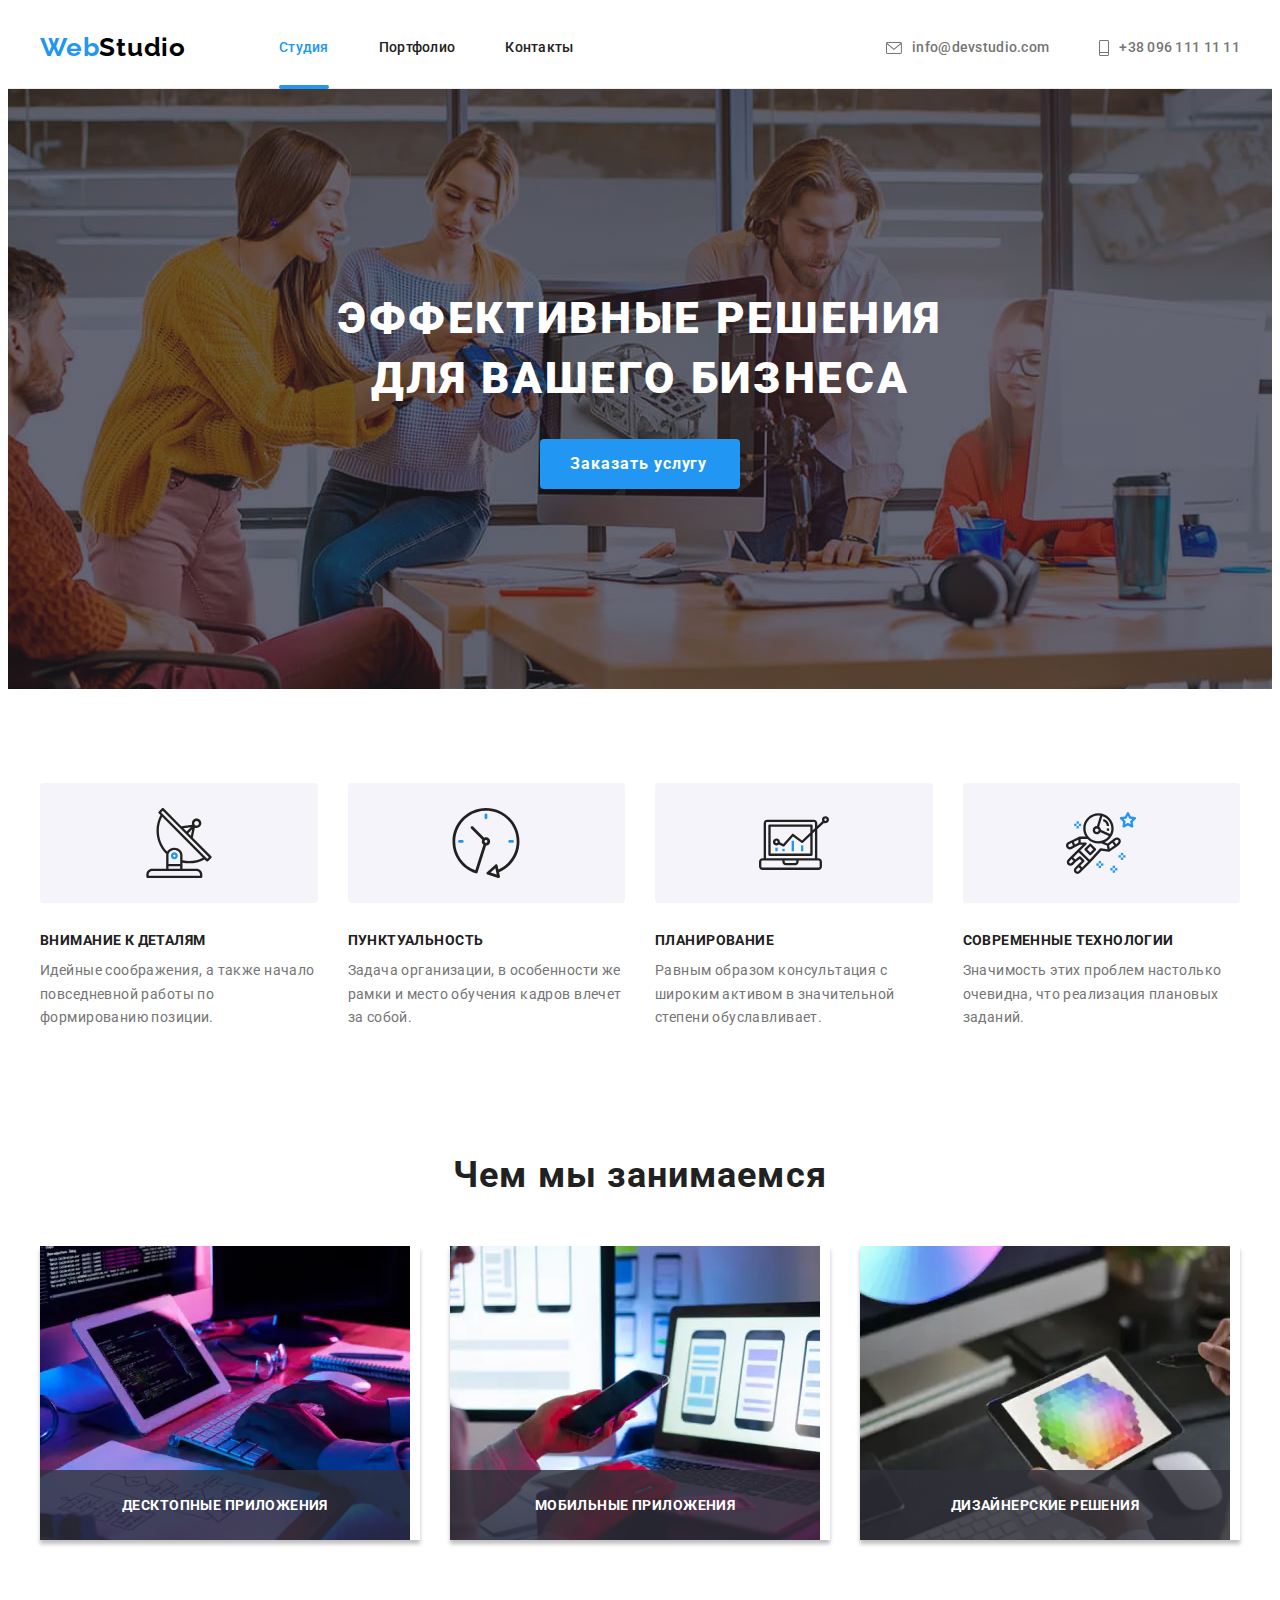
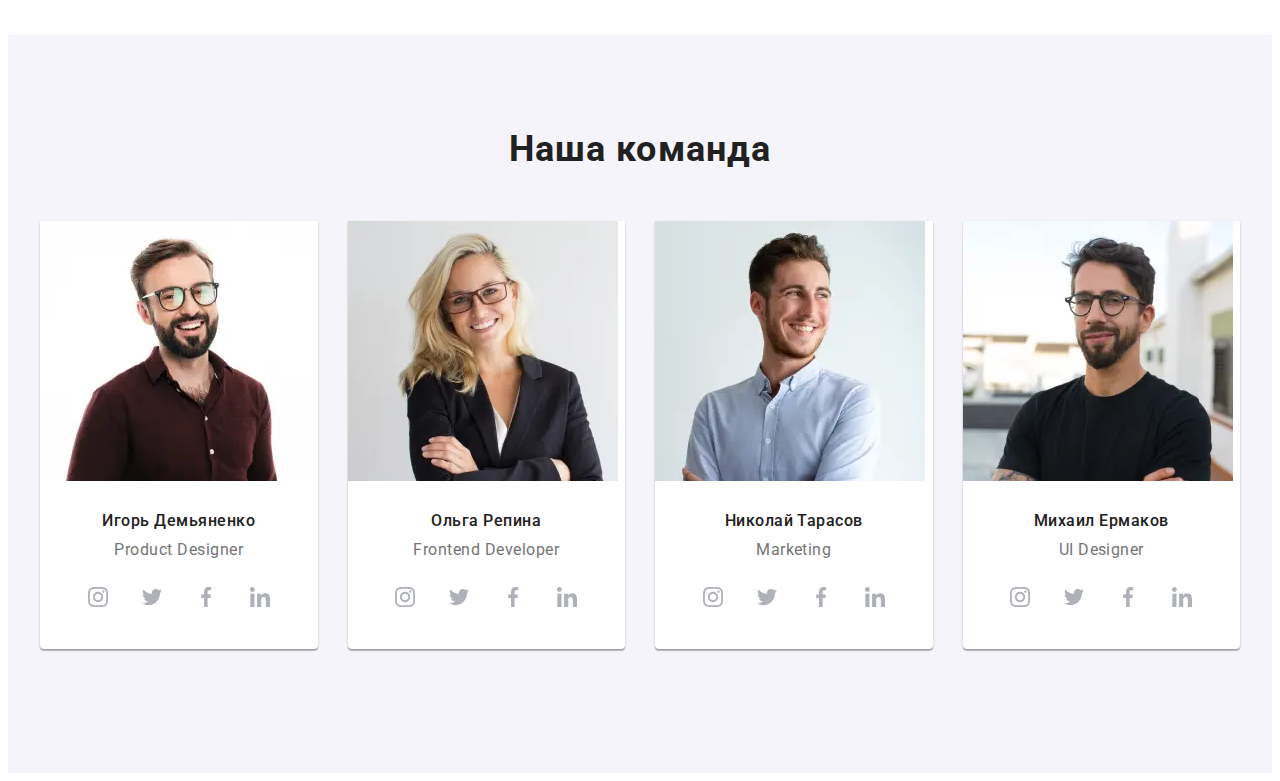
==== commit 6c19bfa4: "добавляет адаптацию team" ====
--- a/index.html
+++ b/index.html
@@ -252,7 +252,7 @@
             </div>
         </section>
 <!-- OUR TEAM -->
-        <!-- <section class="team section">
+        <section class="team section">
             <div class="container">
             <h2 class="team-title title" >Наша команда</h2>
             <ul class="list our-team">
@@ -276,7 +276,7 @@
                         <source srcset="./images/team-section/person1-mobile.jpg 1x, ./images/team-section/person1-mobile@2x.jpg 2x"
                                 media="(max-width: 767px)">
                     
-                        <img src="./images/team-section/person1-mobile.jpg" alt="Игорь Демьяненко" width="270" height="260">
+                        <img src="./images/team-section/person1-mobile.jpg" alt="Игорь Демьяненко">
                     </picture>
                     <div class="team-cards-content">
                         <h3 class="team-title-name">Игорь Демьяненко</h3>
@@ -333,7 +333,7 @@
                         <source srcset="./images/team-section/person2-mobile.jpg 1x, ./images/team-section/person2-mobile@2x.jpg 2x"
                                 media="(max-width: 767px)">
                     
-                        <img src="./images/team-section/person2-mobile.jpg" alt="Ольга Репина" width="270" height="260">
+                        <img src="./images/team-section/person2-mobile.jpg" alt="Ольга Репина">
                     </picture>
                     <div class="team-cards-content">
                         <h3 class="team-title-name">Ольга Репина</h3>
@@ -390,7 +390,7 @@
                         <source srcset="./images/team-section/person3-mobile.jpg 1x, ./images/team-section/person3-mobile@2x.jpg 2x"
                                 media="(max-width: 767px)">
                     
-                        <img src="./images/team-section/person3-mobile.jpg" alt="Николай Тарасов" width="270" height="260">
+                        <img src="./images/team-section/person3-mobile.jpg" alt="Николай Тарасов">
                     </picture>
                     <div class="team-cards-content">
                         <h3 class="team-title-name">Николай Тарасов</h3>
@@ -447,7 +447,7 @@
                         <source srcset="./images/team-section/person4-mobile.jpg 1x, ./images/team-section/person4-mobile@2x.jpg 2x"
                                 media="(max-width: 767px)">
                     
-                        <img src="./images/team-section/person4-mobile.jpg" alt="Михаил Ермаков" width="270" height="260">
+                        <img src="./images/team-section/person4-mobile.jpg" alt="Михаил Ермаков">
                     </picture>
                     <div class="team-cards-content">
                         <h3 class="team-title-name">Михаил Ермаков</h3>
@@ -486,7 +486,7 @@
                 </li>
             </ul>
             </div>
-        </section> -->
+        </section>
  <!-- CLIENTS -->
         <!-- <section class="clients section">
             <div class="container">
--- a/css/main.min.css
+++ b/css/main.min.css
@@ -1 +1 @@
-:root{--primary-font: "Roboto", sans-serif;--secondary-font: "Raleway", sans-serif;--accent-color: #2196F3;--logo-light-them-color: #000000;--logo-dark-them-color: #FFFFFF;--header-background-color: #FFFFFF;--hero-background-color: #C4C4C4;--our-advantages-background-color: #FFFFFF;--about-us-background-color: #FFFFFF;--our-team-background-color: #F5F4FA;--footer-background-color: #2F303A;--our-team-cards-background-color: #FFFFFF;--header-border-color: #ECECEC;--header-menu-link-color: #212121;--header-contacts-color: #757575;--hero-title-color: #FFFFFF;--sections-titles-color: #212121;--sections-text-color: #757575;--footer-text-adress-color: #FFFFFF;--footer-text-contacts-color: rgba(255, 255, 255, 0.6);--modal-btn-text-color: #FFFFFF;--modal-btn-background-hover-color: #188CE8;--portfolio-background-btn-color: #F5F4FA;--portfolio-background-hover-btn-color: #2196F3;--portfolio-cards-background-color: #FFFFFF;--portfolio-cards-border-color: #EEEEEE;--portfolio-text-btn-color: #212121;--portfolio-text-hover-btn-color: #FFFFFF;--icon-hover-fill: #FFFFFF;--icon-fill: #AFB1B8}.visually-hidden{position:absolute;width:1px;height:1px;margin:-1px;border:0;padding:0;white-space:nowrap;clip-path:inset(100%);clip:rect(0 0 0 0);overflow:hidden}.clients-list-link,.about-projects,.advantages-container,.modal-contacts-form-checkbox-lable,.modal-btn-close,.social-list-link-dark,.social-list-link{display:flex;justify-content:center;align-items:center}body{font-family:"Roboto",sans-serif}.list{list-style:none}.link{text-decoration:none}h1,h2,h3,p{margin-top:0;margin-bottom:0}img{display:block;max-width:100%;height:auto}ul,ol{margin-top:0;margin-bottom:0;padding-left:0}.container{width:100%;padding-left:15px;padding-right:15px}@media screen and (min-width: 480px){.container{width:480px;margin:0 auto}}@media screen and (min-width: 768px){.container{width:768px}}@media screen and (min-width: 1200px){.container{width:1200px}}@media screen and (max-width: 1199px){.section{padding-top:60px;padding-bottom:60px}}@media screen and (min-width: 1200px){.section{padding-top:94px;padding-bottom:94px}}@media screen and (max-width: 767px){.mobile-menu{position:fixed;top:0;left:0;width:100%;height:100%;background-color:#fff;opacity:0;visibility:hidden;pointer-events:none;transition:opacity 250ms cubic-bezier(0.4, 0, 0.2, 1),visibility 250ms cubic-bezier(0.4, 0, 0.2, 1)}.mobile-menu.is-open{opacity:1;visibility:visible;pointer-events:auto}.mobile-menu__container{position:relative;padding-top:48px;padding-bottom:48px}.mobile-menu__close-btn{position:absolute;top:10px;right:15px;border:none;background-color:rgba(0,0,0,0);padding:0;line-height:0;fill:#212121}.mobile-menu__close-btn:hover,.mobile-menu__close-btn:focus{fill:var(--accent-color)}.mobile-menu__link.current{color:var(--accent-color)}.mobile-menu__list{margin-bottom:302px}.mobile-menu__link{font-family:var(---primary-font);font-weight:500;font-size:40px;line-height:1.18;letter-spacing:.02em;color:#212121}.mobile-menu__item:not(:last-child){margin-bottom:32px}.mobile-menu-contacts{margin-bottom:64px}.mobile-menu-contacts__list:not(:last-child){margin-bottom:32px}.mobile-menu-contacts__phone{font-family:var(---primary-font);font-weight:500;font-size:34px;line-height:1.18;letter-spacing:.02em;color:var(--accent-color)}.mobile-menu-contacts__mail{font-family:var(---primary-font);font-weight:500;font-size:24px;line-height:1.17;letter-spacing:.02em;color:#757575}.mobile-menu-social-list{display:flex;justify-content:left;flex-wrap:wrap}.mobile-menu-social-list__item:not(:last-child){margin-right:20px}.mobile-menu-social-list__item{position:relative}.mobile-menu-social-list__item:not(:last-child)::after{position:absolute;display:block;right:-10px;top:0;content:"";width:1px;height:100%;background-color:rgba(33,33,33,.2)}.mobile-menu-social-list__link{font-family:var(---primary-font);font-weight:500;font-size:18px;line-height:1.22;letter-spacing:.02em;color:var(--accent-color)}}@media screen and (min-width: 768px){.mobile-menu{display:none}}.modal-btn{font-family:var(--primary-font);font-size:16px;font-weight:700;line-height:1.875;display:flex;align-items:center;text-align:center;letter-spacing:.06em;cursor:pointer;min-width:200px;padding:10px 30px;border:none;border-radius:4px;margin:0 auto;color:var(--modal-btn-text-color);background-color:var(--accent-color);box-shadow:0px 4px 4px rgba(0,0,0,.15);transition:background-color 250ms cubic-bezier(0.4, 0, 0.2, 1)}.modal-btn:hover,.modal-btn:focus{background-color:var(--modal-btn-background-hover-color)}.title{margin-bottom:50px}.logo_them_light{font-family:var(--secondary-font);font-size:26px;font-weight:700;line-height:1.1923076923;letter-spacing:.03em;color:var(--logo-light-them-color)}.logo_them_dark{font-family:var(--secondary-font);font-size:26px;font-weight:700;line-height:1.1923076923;letter-spacing:.03em;color:var(--logo-dark-them-color)}.logo-icon{color:var(--accent-color)}@media screen and (min-width: 768px){.logo_them_light{margin-right:88px}}@media screen and (min-width: 1200px){.logo_them_light{margin-right:93px}}.social-list{display:flex;justify-content:center}.social-list-link{width:44px;height:44px;border-radius:50%;background-color:var(--our-team-cards-background-color);transition:background-color 250ms cubic-bezier(0.4, 0, 0.2, 1)}.social-list-link:hover,.social-list-link:focus{background-color:var(--accent-color)}.social-list-item:not(:last-child){margin-right:10px}.social-list-icon{fill:var(--icon-fill);transition:fill 250ms cubic-bezier(0.4, 0, 0.2, 1)}.social-list-link:hover .social-list-icon,.social-list-link:focus .social-list-icon{fill:var(--icon-hover-fill)}.social-list-icon-dark{fill:#fff}.social-list-link-dark{width:44px;height:44px;border-radius:50%;background-color:rgba(255,255,255,.1);transition:background-color 250ms cubic-bezier(0.4, 0, 0.2, 1)}.social-list-link-dark:hover,.social-list-link-dark:focus{background-color:var(--accent-color)}.backdrop{position:fixed;top:0;left:0;width:100%;height:100%;background-color:rgba(0,0,0,.2);transition:opacity 250ms cubic-bezier(0.4, 0, 0.2, 1),visibility 250ms cubic-bezier(0.4, 0, 0.2, 1)}.backdrop.is-hidden{opacity:0;visibility:hidden;pointer-events:none}.modal{position:absolute;top:50%;left:50%;transform:translate(-50%, -50%);width:528px;height:581px;padding:40px;background-color:#fff}.modal-btn-close{position:absolute;top:8px;right:8px;width:30px;height:30px;padding:0;border:1px solid rgba(0,0,0,.1);border-radius:50%;background-color:rgba(0,0,0,0);cursor:pointer}.modal-btn-close-icon{fill:#000}.modal-btn-close:hover .modal-btn-close-icon,.modal-btn-close:focus .modal-btn-close-icon{fill:var(--accent-color)}.modal-contacts-form{display:flex;flex-direction:column}.modal-contacts-form-title{margin-bottom:12px;font-family:var(--primary-font);font-weight:700;font-size:20px;line-height:1.15;text-align:center;letter-spacing:.03em;color:#212121}.modal-contacts-form-field{margin-bottom:10px}.modal-contacts-form-field-last{margin-bottom:20px}.modal-contacts-form-input{width:100%;height:40px;padding-left:42px;border:1px solid rgba(33,33,33,.2);border-radius:4px;transition:border-color 250ms cubic-bezier(0.4, 0, 0.2, 1)}.modal-contacts-form-input:focus{outline:none;border-color:var(--accent-color)}.modal-contacts-form-field-key{display:block;margin-bottom:4px;font-family:var(--primary-font);font-size:12px;line-height:1.17;letter-spacing:.01em;color:var(--sections-text-color)}.modal-contacts-form-wrapper{position:relative;display:block}.modal-contacts-form-icon{position:absolute;left:12px;top:50%;transform:translateY(-50%);fill:#212121;transition:fill 250ms cubic-bezier(0.4, 0, 0.2, 1)}.modal-contacts-form-input:focus+.modal-contacts-form-icon{fill:var(--accent-color)}.modal-contacts-form-message{display:block;width:100%;height:120px;border:1px solid rgba(33,33,33,.2);border-radius:4px;resize:none;padding:12px 16px;transition:border-color 250ms cubic-bezier(0.4, 0, 0.2, 1)}.modal-contacts-form-message:focus{outline:none;border-color:var(--accent-color)}.modal-contacts-form-message::placeholder{font-family:var(--primary-font);font-size:12px;line-height:1.17;letter-spacing:.01em;color:rgba(117,117,117,.5)}.modal-contacts-form-checkbox-lable{flex-wrap:wrap;font-family:var(--primary-font);font-size:14px;line-height:1.71;letter-spacing:.03em;color:#757575;margin-bottom:30px}.modal-contacts-form-checkbox-lable::before{content:"";display:block;width:16px;height:15px;border:2px solid #212121;border-radius:2px;margin-right:7px;cursor:pointer}.modal-contacts-form-checkbox:checked+.modal-contacts-form-checkbox-lable::before{background-color:var(--accent-color);border:none;background-image:url(../images/modal/vector.svg);background-repeat:no-repeat;background-size:auto auto;background-position:50% 50%}.modal-contacts-form-checkbox:focus+.modal-contacts-form-checkbox-lable::before{border-color:var(--accent-color)}.modal-contacts-form-checkbox-icon{fill:rgba(0,0,0,0);border:2px solid #212121;border-radius:4px;cursor:pointer;margin-right:7px;transition:border 250ms cubic-bezier(0.4, 0, 0.2, 1),fill 250ms cubic-bezier(0.4, 0, 0.2, 1)}.modal-contacts-form-btm{min-width:200px;align-self:center;padding:10px 56px;font-weight:700;font-size:16px;line-height:1.88;letter-spacing:.06em;color:var(--modal-btn-text-color);background-color:var(--accent-color);cursor:pointer;border-color:rgba(0,0,0,0);border-radius:4px;transition:background-color var(--transition-data);box-shadow:0px 4px 4px rgba(0,0,0,.15)}.modal-contacts-form-btm:hover,.modal-contacts-form-btm:focus{background-color:var(--modal-btn-background-hover-color)}.modal-form-rules-link{color:var(--accent-color)}.header{background-color:var(--header-background-color);border-bottom:1px solid var(--header-border-color)}.header__container{display:flex;align-items:center;justify-content:space-between}@media screen and (max-width: 767px){.header{padding-top:10px;padding-bottom:10px}.menu{display:none}.header-contacts{display:none}.mobile-menu-btm{border:none;background:rgba(0,0,0,0);padding:0;line-height:0;fill:#212121;cursor:pointer}.mobile-menu-btm:hover,.mobile-menu-btm:focus{fill:var(--accent-color)}}@media screen and (min-width: 768px){.mobile-menu-btm{display:none}.menu{display:block}.navigation{display:flex;align-items:center}.menu{display:flex;align-items:center}.menu .menu__link.current{color:var(--accent-color)}.menu__item:not(:last-child){margin-right:50px}.list-item:not(:last-child){padding-bottom:10px}.current{position:relative}.current::after{position:absolute;display:block;left:0;bottom:-1px;content:"";width:100%;height:4px;border-radius:2px;background-color:var(--accent-color)}.menu__link{display:block;padding:32px 0;font-weight:500;font-size:14px;line-height:1.14;letter-spacing:.02em;color:var(--header-menu-link-color);transition:color 250ms cubic-bezier(0.4, 0, 0.2, 1)}.menu__link:hover,.menu__link:focus{color:var(--accent-color)}.header-mail:hover,.header-mail:focus,.header-phone:hover,.header-phone:focus{color:var(--accent-color)}.header-mail,.header-phone{font-weight:500;font-size:12px;line-height:1.17;letter-spacing:.02em;color:var(--header-contacts-color);transition:color 250ms cubic-bezier(0.4, 0, 0.2, 1)}.contacts-link{display:flex;align-items:center}.header-contacts__icon{margin-right:10px;fill:currentColor}.contacts-link:hover .header-contacts__icon,.contacts-link:focus .header-contacts__icon{fill:currentColor}}@media screen and (min-width: 1200px){.header-contacts{display:flex;align-items:center}.list-item:not(:last-child){padding-bottom:0px;margin-right:50px}.header-mail,.header-phone{font-size:14px;line-height:1.14}}.hero{background-color:var(--hero-background-color);padding-top:118px;padding-bottom:118px;margin:0 auto;text-align:center;background-image:linear-gradient(rgba(47, 48, 58, 0.4), rgba(47, 48, 58, 0.4)),url(../images/hero-section/hero-bg-mobile.jpg);background-repeat:no-repeat;background-size:cover;background-position:50% 50%}@media(min-device-pixel-ratio: 2),(min-resolution: 192dpi),(min-resolution: 2dppx){.hero{background-image:linear-gradient(rgba(47, 48, 58, 0.4), rgba(47, 48, 58, 0.4)),url(../images/hero-section/hero-bg-mobile@2x.jpg)}}.hero__title{font-family:var(--primary-font);font-weight:900;font-size:26px;line-height:1.62;text-align:center;letter-spacing:.06em;text-transform:uppercase;color:var(--hero-title-color);margin:0 auto 30px auto;width:360px}@media screen and (min-width: 768px){.hero{background-image:linear-gradient(rgba(47, 48, 58, 0.4), rgba(47, 48, 58, 0.4)),url(../images/hero-section/hero-bg-tablet.jpg)}}@media screen and (min-width: 768px)and (min-device-pixel-ratio: 2),screen and (min-width: 768px)and (min-resolution: 192dpi),screen and (min-width: 768px)and (min-resolution: 2dppx){.hero{background-image:linear-gradient(rgba(47, 48, 58, 0.4), rgba(47, 48, 58, 0.4)),url(../images/hero-section/hero-bg-tablet@2x.jpg)}}@media screen and (min-width: 1200px){.hero{padding-top:200px;padding-bottom:200px;background-image:linear-gradient(rgba(47, 48, 58, 0.4), rgba(47, 48, 58, 0.4)),url(../images/hero-section/hero-bg-desktop.jpg);max-width:1600px}}@media screen and (min-width: 1200px)and (min-device-pixel-ratio: 2),screen and (min-width: 1200px)and (min-resolution: 192dpi),screen and (min-width: 1200px)and (min-resolution: 2dppx){.hero{background-image:linear-gradient(rgba(47, 48, 58, 0.4), rgba(47, 48, 58, 0.4)),url(../images/hero-section/hero-bg-desktop@2x.jpg)}}@media screen and (min-width: 1200px){.hero__title{font-size:44px;line-height:1.36;width:700px}}.advantages{background-color:var(--our-advantages-background-color)}.advantages-list__item{width:100%}.advantages-list__item:not(:last-child){margin-bottom:30px}.advantages__title{font-family:var(--primary-font);text-align:center;font-weight:700;font-size:14px;line-height:1.14;letter-spacing:.03em;text-transform:uppercase;color:var(--sections-titles-color);margin-bottom:10px}.advantages__text{font-family:var(--primary-font);font-size:14px;line-height:1.71;letter-spacing:.03em;color:var(--sections-text-color)}.advantages-container{background-color:#f5f4fa;width:100%;height:120px;margin-bottom:30px;border-radius:4px}@media screen and (min-width: 768px){.advantages-list{display:flex;flex-wrap:wrap}}@media screen and (min-width: 768px)and (max-width: 1199px){.advantages-list__item{width:calc((100% - 30px)/2)}.advantages-list__item:not(:nth-child(2n)){margin-right:30px}}@media screen and (min-width: 768px){.advantages__title{text-align:left}}@media screen and (min-width: 1200px){.advantages-list__item{width:calc((100% - 90px)/4)}.advantages-list__item:not(:last-child){margin-right:30px}}.about__item{display:flex;flex-wrap:wrap}.about__cards{position:relative;flex-basis:calc((100% - 60px)/3);box-shadow:0px 4px 4px rgba(0,0,0,.25)}.about__cards:not(:nth-child(3n)){margin-right:30px}.about__cards:not(:nth-last-child(-n+3)){margin-bottom:30px}.about{background-color:var(--about-us-background-color);padding-top:0}.about__title{font-family:var(--primary-font);font-weight:700;font-size:36px;line-height:1.17;text-align:center;letter-spacing:.03em;color:var(--sections-titles-color)}.about-projects{position:absolute;bottom:0;left:0;width:370px;height:70px;background-color:rgba(47,48,58,.8)}.about-projects__title{font-family:var(--primary-font);font-weight:700;font-size:14px;line-height:1.14;letter-spacing:.03em;text-transform:uppercase;color:#fff}@media screen and (max-width: 767px){.about{display:none}}@media screen and (min-width: 768px){.about{display:none}}@media screen and (min-width: 1200px){.about{display:flex}}.team{background-color:var(--our-team-background-color)}.our-team{display:flex;flex-wrap:wrap}.team-cards{background-color:var(--our-team-cards-background-color);flex-basis:calc((100% - 90px)/4);border-radius:0 0 4px 4px;box-shadow:0px 1px 3px rgba(0,0,0,.12),0px 1px 1px rgba(0,0,0,.14),0px 2px 1px rgba(0,0,0,.2)}.team-cards:not(:nth-child(4n)){margin-right:30px}.team-cards:not(:nth-last-child(-n+4)){margin-bottom:30px}.team-cards-content{padding-top:30px;padding-bottom:30px}.team-title{font-family:var(--primary-font);font-weight:700;font-size:36px;line-height:1.17;text-align:center;letter-spacing:.03em;color:var(--sections-titles-color)}.team-title-name{font-family:var(--primary-font);font-weight:500;font-size:16px;line-height:1.19;text-align:center;letter-spacing:.03em;color:var(--sections-titles-color);margin-bottom:10px}.team-position{font-family:var(--primary-font);font-size:16px;line-height:1.19;text-align:center;letter-spacing:.03em;color:var(--sections-text-color);margin-bottom:16px}.clients-title{font-family:var(--primary-font);font-weight:700;font-size:36px;line-height:1.17;text-align:center;letter-spacing:.03em;color:var(--sections-titles-color)}.clients-list{display:flex;flex-wrap:wrap}.clients-list-link{width:170px;height:92px;border:solid 1px #afb1b8;border-radius:4px;background-color:var(--our-team-cards-background-color);color:#afb1b8;transition:color 250ms cubic-bezier(0.4, 0, 0.2, 1),border 250ms cubic-bezier(0.4, 0, 0.2, 1)}.clients-list-link:hover,.clients-list-link:focus{border:solid 1px var(--accent-color);color:var(--accent-color)}.clients-list-icon{fill:currentColor}.clients-list-link:hover .clients-list-icon,.clients-list-link:focus .clients-list-icon{fill:currentColor}.clients-list-item{flex-basis:calc((100% - 150px)/6)}.clients-list-item:not(:nth-child(6n)){margin-right:30px}.clients-list-item:not(:nth-last-child(-n+6)){margin-bottom:30px}.footer{background-color:var(--footer-background-color);padding-top:60px;padding-bottom:60px}.footer-address{margin-top:20px;font-style:normal}.address-item:not(:last-child){margin-bottom:10px}.footer-maps{font-family:var(--primary-font);font-size:14px;line-height:1.71;letter-spacing:.03em;color:var(--footer-text-adress-color);transition:color 250ms cubic-bezier(0.4, 0, 0.2, 1)}.footer-maps:hover,.footer-maps:focus{color:var(--accent-color)}.footer-mail,.footer-phone{font-family:var(--primary-font);font-size:14px;line-height:1.71;letter-spacing:.03em;color:var(--footer-text-contacts-color);transition:color 250ms cubic-bezier(0.4, 0, 0.2, 1)}.footer-mail:hover,.footer-mail:focus,.footer-phone:hover,.footer-phone:focus{color:var(--accent-color)}.container-footer{display:flex;align-items:baseline}.footer-left-side{flex-grow:1;margin-right:70px}.footer-right-side-title{font-family:var(--primary-font);font-weight:700;font-size:14px;line-height:1.14;letter-spacing:.03em;text-transform:uppercase;color:#fff;margin-bottom:20px}.footer-right-side{margin-right:93px}.footer-subcribe-form{display:flex;align-items:center}.footer-subcribe-input{width:358px;height:50px;padding:15px 16px;margin-right:12px;color:#fff;background-color:rgba(0,0,0,0);border:1px solid rgba(255,255,255,.3);border-radius:4px}.footer-subcribe-input::placeholder{font-size:16px;line-height:1.25;letter-spacing:.03em;color:rgba(255,255,255,.6)}.footer-subscribe-button{min-width:200px;height:50px;display:flex;align-items:center;padding-left:29px;font-weight:700;font-size:16px;line-height:1.88;letter-spacing:.06em;color:#fff;background-color:var(--accent-color);cursor:pointer;border-color:rgba(0,0,0,0);border-radius:4px;transition:background-color 250ms cubic-bezier(0.4, 0, 0.2, 1)}.footer-subscribe-button:hover,.footer-subscribe-button:focus{background-color:#188ce8}.footer-subscribe-button-icon{margin-left:10px;fill:#fff}.portfolio-menu-btn{font-family:var(--primary-font);font-weight:500;font-size:16px;line-height:1.63;text-align:center;letter-spacing:.03em;color:var --portfolio-text-btn-color;background-color:var(--portfolio-background-btn-color);cursor:pointer;padding:5px 20px;border:none;border-radius:4px;transition:color 250ms cubic-bezier(0.4, 0, 0.2, 1),background-color 250ms cubic-bezier(0.4, 0, 0.2, 1),box-shadow 250ms cubic-bezier(0.4, 0, 0.2, 1)}.portfolio-menu-btn:hover,.portfolio-menu-btn:focus{color:var(--portfolio-text-hover-btn-color);background-color:var(--portfolio-background-hover-btn-color);box-shadow:0px 4px 4px rgba(0,0,0,.25)}.container-btm{display:flex;flex-wrap:wrap;justify-content:center;margin-bottom:50px}.container-menu-btm:not(:last-child){margin-right:10px}.portfolio-item{display:flex;flex-wrap:wrap}.portfolio-cards{background-color:var(--portfolio-cards-background-color);flex-basis:calc((100% - 60px)/3)}.portfolio-cards:not(:nth-child(3n)){margin-right:30px}.portfolio-cards:not(:nth-last-child(-n+3)){margin-bottom:30px}.portfolio-cards-content{padding-top:20px;padding-bottom:20px;padding-left:25px;padding-right:25px;border:1px solid var(--portfolio-cards-border-color);border-top:none}.portfolio-project-name{font-family:var(--primary-font);font-weight:700;font-size:18px;line-height:2;letter-spacing:.06em;color:var(--sections-titles-color);margin-bottom:5px}.portfolio-project-description{font-family:var(--primary-font);font-size:16px;line-height:1.88;letter-spacing:.03em;color:var(--sections-text-color)}.portfolio-list-link{display:block;text-decoration:none;transition:box-shadow 250ms cubic-bezier(0.4, 0, 0.2, 1)}.portfolio-list-link:hover,.portfolio-list-link:focus{box-shadow:0px 1px 1px rgba(0,0,0,.12),0px 4px 4px rgba(0,0,0,.06),1px 4px 6px rgba(0,0,0,.16)}.portfolio-project-wrapper{position:relative;overflow:hidden}.portfolio-project-overlay{position:absolute;top:0;left:0;width:100%;height:100%;font-family:var(--primary-font);font-size:18px;line-height:1.56;letter-spacing:.03em;padding:63px 24px;overflow:auto;color:#fff;background-color:rgba(33,150,243,.9);transform:translateY(100%);transition:transform 250ms cubic-bezier(0.4, 0, 0.2, 1)}.portfolio-list-link:hover .portfolio-project-overlay,.portfolio-list-link:focus .portfolio-project-overlay{transform:translateY(0%)}/*# sourceMappingURL=main.min.css.map */+:root{--primary-font: "Roboto", sans-serif;--secondary-font: "Raleway", sans-serif;--accent-color: #2196F3;--logo-light-them-color: #000000;--logo-dark-them-color: #FFFFFF;--header-background-color: #FFFFFF;--hero-background-color: #C4C4C4;--our-advantages-background-color: #FFFFFF;--about-us-background-color: #FFFFFF;--our-team-background-color: #F5F4FA;--footer-background-color: #2F303A;--our-team-cards-background-color: #FFFFFF;--header-border-color: #ECECEC;--header-menu-link-color: #212121;--header-contacts-color: #757575;--hero-title-color: #FFFFFF;--sections-titles-color: #212121;--sections-text-color: #757575;--footer-text-adress-color: #FFFFFF;--footer-text-contacts-color: rgba(255, 255, 255, 0.6);--modal-btn-text-color: #FFFFFF;--modal-btn-background-hover-color: #188CE8;--portfolio-background-btn-color: #F5F4FA;--portfolio-background-hover-btn-color: #2196F3;--portfolio-cards-background-color: #FFFFFF;--portfolio-cards-border-color: #EEEEEE;--portfolio-text-btn-color: #212121;--portfolio-text-hover-btn-color: #FFFFFF;--icon-hover-fill: #FFFFFF;--icon-fill: #AFB1B8}.visually-hidden{position:absolute;width:1px;height:1px;margin:-1px;border:0;padding:0;white-space:nowrap;clip-path:inset(100%);clip:rect(0 0 0 0);overflow:hidden}.clients-list-link,.advantages-container,.modal-contacts-form-checkbox-lable,.modal-btn-close,.social-list-link-dark,.social-list-link{display:flex;justify-content:center;align-items:center}body{font-family:"Roboto",sans-serif}.list{list-style:none}.link{text-decoration:none}h1,h2,h3,p{margin-top:0;margin-bottom:0}img{display:block;max-width:100%;height:auto}ul,ol{margin-top:0;margin-bottom:0;padding-left:0}.container{width:100%;padding-left:15px;padding-right:15px}@media screen and (min-width: 480px){.container{width:480px;margin:0 auto}}@media screen and (min-width: 768px){.container{width:768px}}@media screen and (min-width: 1200px){.container{width:1200px}}@media screen and (max-width: 1199px){.section{padding-top:60px;padding-bottom:60px}}@media screen and (min-width: 1200px){.section{padding-top:94px;padding-bottom:94px}}@media screen and (max-width: 767px){.mobile-menu{position:fixed;top:0;left:0;width:100%;height:100%;background-color:#fff;opacity:0;visibility:hidden;pointer-events:none;transition:opacity 250ms cubic-bezier(0.4, 0, 0.2, 1),visibility 250ms cubic-bezier(0.4, 0, 0.2, 1)}.mobile-menu.is-open{opacity:1;visibility:visible;pointer-events:auto}.mobile-menu__container{position:relative;padding-top:48px;padding-bottom:48px}.mobile-menu__close-btn{position:absolute;top:10px;right:15px;border:none;background-color:rgba(0,0,0,0);padding:0;line-height:0;fill:#212121}.mobile-menu__close-btn:hover,.mobile-menu__close-btn:focus{fill:var(--accent-color)}.mobile-menu__link.current{color:var(--accent-color)}.mobile-menu__list{margin-bottom:302px}.mobile-menu__link{font-family:var(---primary-font);font-weight:500;font-size:40px;line-height:1.18;letter-spacing:.02em;color:#212121}.mobile-menu__item:not(:last-child){margin-bottom:32px}.mobile-menu-contacts{margin-bottom:64px}.mobile-menu-contacts__list:not(:last-child){margin-bottom:32px}.mobile-menu-contacts__phone{font-family:var(---primary-font);font-weight:500;font-size:34px;line-height:1.18;letter-spacing:.02em;color:var(--accent-color)}.mobile-menu-contacts__mail{font-family:var(---primary-font);font-weight:500;font-size:24px;line-height:1.17;letter-spacing:.02em;color:#757575}.mobile-menu-social-list{display:flex;justify-content:left;flex-wrap:wrap}.mobile-menu-social-list__item:not(:last-child){margin-right:20px}.mobile-menu-social-list__item{position:relative}.mobile-menu-social-list__item:not(:last-child)::after{position:absolute;display:block;right:-10px;top:0;content:"";width:1px;height:100%;background-color:rgba(33,33,33,.2)}.mobile-menu-social-list__link{font-family:var(---primary-font);font-weight:500;font-size:18px;line-height:1.22;letter-spacing:.02em;color:var(--accent-color)}}@media screen and (min-width: 768px){.mobile-menu{display:none}}.modal-btn{font-family:var(--primary-font);font-size:16px;font-weight:700;line-height:1.875;display:flex;align-items:center;text-align:center;letter-spacing:.06em;cursor:pointer;min-width:200px;padding:10px 30px;border:none;border-radius:4px;margin:0 auto;color:var(--modal-btn-text-color);background-color:var(--accent-color);box-shadow:0px 4px 4px rgba(0,0,0,.15);transition:background-color 250ms cubic-bezier(0.4, 0, 0.2, 1)}.modal-btn:hover,.modal-btn:focus{background-color:var(--modal-btn-background-hover-color)}.title{margin-bottom:50px}.logo_them_light{font-family:var(--secondary-font);font-size:26px;font-weight:700;line-height:1.1923076923;letter-spacing:.03em;color:var(--logo-light-them-color)}.logo_them_dark{font-family:var(--secondary-font);font-size:26px;font-weight:700;line-height:1.1923076923;letter-spacing:.03em;color:var(--logo-dark-them-color)}.logo-icon{color:var(--accent-color)}@media screen and (min-width: 768px){.logo_them_light{margin-right:88px}}@media screen and (min-width: 1200px){.logo_them_light{margin-right:93px}}.social-list{display:flex;justify-content:center}.social-list-link{width:44px;height:44px;border-radius:50%;background-color:var(--our-team-cards-background-color);transition:background-color 250ms cubic-bezier(0.4, 0, 0.2, 1)}.social-list-link:hover,.social-list-link:focus{background-color:var(--accent-color)}.social-list-item:not(:last-child){margin-right:10px}.social-list-icon{fill:var(--icon-fill);transition:fill 250ms cubic-bezier(0.4, 0, 0.2, 1)}.social-list-link:hover .social-list-icon,.social-list-link:focus .social-list-icon{fill:var(--icon-hover-fill)}.social-list-icon-dark{fill:#fff}.social-list-link-dark{width:44px;height:44px;border-radius:50%;background-color:rgba(255,255,255,.1);transition:background-color 250ms cubic-bezier(0.4, 0, 0.2, 1)}.social-list-link-dark:hover,.social-list-link-dark:focus{background-color:var(--accent-color)}.backdrop{position:fixed;top:0;left:0;width:100%;height:100%;background-color:rgba(0,0,0,.2);transition:opacity 250ms cubic-bezier(0.4, 0, 0.2, 1),visibility 250ms cubic-bezier(0.4, 0, 0.2, 1)}.backdrop.is-hidden{opacity:0;visibility:hidden;pointer-events:none}.modal{position:absolute;top:50%;left:50%;transform:translate(-50%, -50%);width:528px;height:581px;padding:40px;background-color:#fff}.modal-btn-close{position:absolute;top:8px;right:8px;width:30px;height:30px;padding:0;border:1px solid rgba(0,0,0,.1);border-radius:50%;background-color:rgba(0,0,0,0);cursor:pointer}.modal-btn-close-icon{fill:#000}.modal-btn-close:hover .modal-btn-close-icon,.modal-btn-close:focus .modal-btn-close-icon{fill:var(--accent-color)}.modal-contacts-form{display:flex;flex-direction:column}.modal-contacts-form-title{margin-bottom:12px;font-family:var(--primary-font);font-weight:700;font-size:20px;line-height:1.15;text-align:center;letter-spacing:.03em;color:#212121}.modal-contacts-form-field{margin-bottom:10px}.modal-contacts-form-field-last{margin-bottom:20px}.modal-contacts-form-input{width:100%;height:40px;padding-left:42px;border:1px solid rgba(33,33,33,.2);border-radius:4px;transition:border-color 250ms cubic-bezier(0.4, 0, 0.2, 1)}.modal-contacts-form-input:focus{outline:none;border-color:var(--accent-color)}.modal-contacts-form-field-key{display:block;margin-bottom:4px;font-family:var(--primary-font);font-size:12px;line-height:1.17;letter-spacing:.01em;color:var(--sections-text-color)}.modal-contacts-form-wrapper{position:relative;display:block}.modal-contacts-form-icon{position:absolute;left:12px;top:50%;transform:translateY(-50%);fill:#212121;transition:fill 250ms cubic-bezier(0.4, 0, 0.2, 1)}.modal-contacts-form-input:focus+.modal-contacts-form-icon{fill:var(--accent-color)}.modal-contacts-form-message{display:block;width:100%;height:120px;border:1px solid rgba(33,33,33,.2);border-radius:4px;resize:none;padding:12px 16px;transition:border-color 250ms cubic-bezier(0.4, 0, 0.2, 1)}.modal-contacts-form-message:focus{outline:none;border-color:var(--accent-color)}.modal-contacts-form-message::placeholder{font-family:var(--primary-font);font-size:12px;line-height:1.17;letter-spacing:.01em;color:rgba(117,117,117,.5)}.modal-contacts-form-checkbox-lable{flex-wrap:wrap;font-family:var(--primary-font);font-size:14px;line-height:1.71;letter-spacing:.03em;color:#757575;margin-bottom:30px}.modal-contacts-form-checkbox-lable::before{content:"";display:block;width:16px;height:15px;border:2px solid #212121;border-radius:2px;margin-right:7px;cursor:pointer}.modal-contacts-form-checkbox:checked+.modal-contacts-form-checkbox-lable::before{background-color:var(--accent-color);border:none;background-image:url(../images/modal/vector.svg);background-repeat:no-repeat;background-size:auto auto;background-position:50% 50%}.modal-contacts-form-checkbox:focus+.modal-contacts-form-checkbox-lable::before{border-color:var(--accent-color)}.modal-contacts-form-checkbox-icon{fill:rgba(0,0,0,0);border:2px solid #212121;border-radius:4px;cursor:pointer;margin-right:7px;transition:border 250ms cubic-bezier(0.4, 0, 0.2, 1),fill 250ms cubic-bezier(0.4, 0, 0.2, 1)}.modal-contacts-form-btm{min-width:200px;align-self:center;padding:10px 56px;font-weight:700;font-size:16px;line-height:1.88;letter-spacing:.06em;color:var(--modal-btn-text-color);background-color:var(--accent-color);cursor:pointer;border-color:rgba(0,0,0,0);border-radius:4px;transition:background-color var(--transition-data);box-shadow:0px 4px 4px rgba(0,0,0,.15)}.modal-contacts-form-btm:hover,.modal-contacts-form-btm:focus{background-color:var(--modal-btn-background-hover-color)}.modal-form-rules-link{color:var(--accent-color)}.header{background-color:var(--header-background-color);border-bottom:1px solid var(--header-border-color)}.header__container{display:flex;align-items:center;justify-content:space-between}@media screen and (max-width: 767px){.header{padding-top:10px;padding-bottom:10px}.menu{display:none}.header-contacts{display:none}.mobile-menu-btm{border:none;background:rgba(0,0,0,0);padding:0;line-height:0;fill:#212121;cursor:pointer}.mobile-menu-btm:hover,.mobile-menu-btm:focus{fill:var(--accent-color)}}@media screen and (min-width: 768px){.mobile-menu-btm{display:none}.menu{display:block}.navigation{display:flex;align-items:center}.menu{display:flex;align-items:center}.menu .menu__link.current{color:var(--accent-color)}.menu__item:not(:last-child){margin-right:50px}.list-item:not(:last-child){padding-bottom:10px}.current{position:relative}.current::after{position:absolute;display:block;left:0;bottom:-1px;content:"";width:100%;height:4px;border-radius:2px;background-color:var(--accent-color)}.menu__link{display:block;padding:32px 0;font-weight:500;font-size:14px;line-height:1.14;letter-spacing:.02em;color:var(--header-menu-link-color);transition:color 250ms cubic-bezier(0.4, 0, 0.2, 1)}.menu__link:hover,.menu__link:focus{color:var(--accent-color)}.header-mail:hover,.header-mail:focus,.header-phone:hover,.header-phone:focus{color:var(--accent-color)}.header-mail,.header-phone{font-weight:500;font-size:12px;line-height:1.17;letter-spacing:.02em;color:var(--header-contacts-color);transition:color 250ms cubic-bezier(0.4, 0, 0.2, 1)}.contacts-link{display:flex;align-items:center}.header-contacts__icon{margin-right:10px;fill:currentColor}.contacts-link:hover .header-contacts__icon,.contacts-link:focus .header-contacts__icon{fill:currentColor}}@media screen and (min-width: 1200px){.header-contacts{display:flex;align-items:center}.list-item:not(:last-child){padding-bottom:0px;margin-right:50px}.header-mail,.header-phone{font-size:14px;line-height:1.14}}.hero{background-color:var(--hero-background-color);padding-top:118px;padding-bottom:118px;margin:0 auto;text-align:center;background-image:linear-gradient(rgba(47, 48, 58, 0.4), rgba(47, 48, 58, 0.4)),url(../images/hero-section/hero-bg-mobile.jpg);background-repeat:no-repeat;background-size:cover;background-position:50% 50%}@media(min-device-pixel-ratio: 2),(min-resolution: 192dpi),(min-resolution: 2dppx){.hero{background-image:linear-gradient(rgba(47, 48, 58, 0.4), rgba(47, 48, 58, 0.4)),url(../images/hero-section/hero-bg-mobile@2x.jpg)}}.hero__title{font-family:var(--primary-font);font-weight:900;font-size:26px;line-height:1.62;text-align:center;letter-spacing:.06em;text-transform:uppercase;color:var(--hero-title-color);margin:0 auto 30px auto;width:360px}@media screen and (min-width: 768px){.hero{background-image:linear-gradient(rgba(47, 48, 58, 0.4), rgba(47, 48, 58, 0.4)),url(../images/hero-section/hero-bg-tablet.jpg)}}@media screen and (min-width: 768px)and (min-device-pixel-ratio: 2),screen and (min-width: 768px)and (min-resolution: 192dpi),screen and (min-width: 768px)and (min-resolution: 2dppx){.hero{background-image:linear-gradient(rgba(47, 48, 58, 0.4), rgba(47, 48, 58, 0.4)),url(../images/hero-section/hero-bg-tablet@2x.jpg)}}@media screen and (min-width: 1200px){.hero{padding-top:200px;padding-bottom:200px;background-image:linear-gradient(rgba(47, 48, 58, 0.4), rgba(47, 48, 58, 0.4)),url(../images/hero-section/hero-bg-desktop.jpg);max-width:1600px}}@media screen and (min-width: 1200px)and (min-device-pixel-ratio: 2),screen and (min-width: 1200px)and (min-resolution: 192dpi),screen and (min-width: 1200px)and (min-resolution: 2dppx){.hero{background-image:linear-gradient(rgba(47, 48, 58, 0.4), rgba(47, 48, 58, 0.4)),url(../images/hero-section/hero-bg-desktop@2x.jpg)}}@media screen and (min-width: 1200px){.hero__title{font-size:44px;line-height:1.36;width:700px}}.advantages{background-color:var(--our-advantages-background-color)}.advantages-list__item{width:100%}.advantages-list__item:not(:last-child){margin-bottom:30px}.advantages__title{font-family:var(--primary-font);text-align:center;font-weight:700;font-size:14px;line-height:1.14;letter-spacing:.03em;text-transform:uppercase;color:var(--sections-titles-color);margin-bottom:10px}.advantages__text{font-family:var(--primary-font);font-size:14px;line-height:1.71;letter-spacing:.03em;color:var(--sections-text-color)}.advantages-container{background-color:#f5f4fa;width:100%;height:120px;margin-bottom:30px;border-radius:4px}@media screen and (min-width: 768px){.advantages-list{display:flex;flex-wrap:wrap}}@media screen and (min-width: 768px)and (max-width: 1199px){.advantages-list__item{width:calc((100% - 30px)/2)}.advantages-list__item:not(:nth-child(2n)){margin-right:30px}}@media screen and (min-width: 768px){.advantages__title{text-align:left}}@media screen and (min-width: 1200px){.advantages-list__item{width:calc((100% - 90px)/4)}.advantages-list__item:not(:last-child){margin-right:30px}}@media screen and (max-width: 1199px){.about{display:none}}@media screen and (min-width: 1200px){.about__item{display:flex;flex-wrap:wrap}.about__cards{position:relative;flex-basis:calc((100% - 60px)/3);box-shadow:0px 4px 4px rgba(0,0,0,.25)}.about__cards:not(:nth-child(3n)){margin-right:30px}.about__cards:not(:nth-last-child(-n+3)){margin-bottom:30px}.about{background-color:var(--about-us-background-color);padding-top:0}.about__title{font-family:var(--primary-font);font-weight:700;font-size:36px;line-height:1.17;text-align:center;letter-spacing:.03em;color:var(--sections-titles-color)}.about-projects{position:absolute;bottom:0;left:0;display:flex;justify-content:center;align-items:center;width:370px;height:70px;background-color:rgba(47,48,58,.8)}.about-projects__title{font-family:var(--primary-font);font-weight:700;font-size:14px;line-height:1.14;letter-spacing:.03em;text-transform:uppercase;color:#fff}}.our-team{display:flex;flex-wrap:wrap;justify-content:center}.team{background-color:var(--our-team-background-color)}.team-cards{background-color:var(--our-team-cards-background-color);border-radius:0 0 4px 4px;box-shadow:0px 1px 3px rgba(0,0,0,.12),0px 1px 1px rgba(0,0,0,.14),0px 2px 1px rgba(0,0,0,.2)}.team-cards:not(last-child){margin-bottom:30px}.team-cards-content{padding-top:30px;padding-bottom:24px}.team-title{font-family:var(--primary-font);font-weight:700;font-size:36px;line-height:1.17;text-align:center;letter-spacing:.03em;color:var(--sections-titles-color)}.team-title-name{font-family:var(--primary-font);font-weight:500;font-size:16px;line-height:1.19;text-align:center;letter-spacing:.03em;color:var(--sections-titles-color);margin-bottom:10px}.team-position{font-family:var(--primary-font);font-size:16px;line-height:1.19;text-align:center;letter-spacing:.03em;color:var(--sections-text-color);margin-bottom:16px}@media screen and (min-width: 768px){.team-cards{width:354px;flex-basis:calc((100% - 30px)/2)}.team-cards:not(:nth-child(2n)){margin-right:30px}.team-cards:not(:nth-last-child(-n+2)){margin-bottom:30px}}@media screen and (min-width: 1200px){.team-cards{width:270px;flex-basis:calc((100% - 90px)/4)}.team-cards:not(:nth-child(4n)){margin-right:30px}.team-cards:not(:nth-last-child(-n+4)){margin-bottom:30px}.team-cards-content{padding-bottom:30px}}.clients-title{font-family:var(--primary-font);font-weight:700;font-size:36px;line-height:1.17;text-align:center;letter-spacing:.03em;color:var(--sections-titles-color)}.clients-list{display:flex;flex-wrap:wrap}.clients-list-link{width:170px;height:92px;border:solid 1px #afb1b8;border-radius:4px;background-color:var(--our-team-cards-background-color);color:#afb1b8;transition:color 250ms cubic-bezier(0.4, 0, 0.2, 1),border 250ms cubic-bezier(0.4, 0, 0.2, 1)}.clients-list-link:hover,.clients-list-link:focus{border:solid 1px var(--accent-color);color:var(--accent-color)}.clients-list-icon{fill:currentColor}.clients-list-link:hover .clients-list-icon,.clients-list-link:focus .clients-list-icon{fill:currentColor}.clients-list-item{flex-basis:calc((100% - 150px)/6)}.clients-list-item:not(:nth-child(6n)){margin-right:30px}.clients-list-item:not(:nth-last-child(-n+6)){margin-bottom:30px}.footer{background-color:var(--footer-background-color);padding-top:60px;padding-bottom:60px}.footer-address{margin-top:20px;font-style:normal}.address-item:not(:last-child){margin-bottom:10px}.footer-maps{font-family:var(--primary-font);font-size:14px;line-height:1.71;letter-spacing:.03em;color:var(--footer-text-adress-color);transition:color 250ms cubic-bezier(0.4, 0, 0.2, 1)}.footer-maps:hover,.footer-maps:focus{color:var(--accent-color)}.footer-mail,.footer-phone{font-family:var(--primary-font);font-size:14px;line-height:1.71;letter-spacing:.03em;color:var(--footer-text-contacts-color);transition:color 250ms cubic-bezier(0.4, 0, 0.2, 1)}.footer-mail:hover,.footer-mail:focus,.footer-phone:hover,.footer-phone:focus{color:var(--accent-color)}.container-footer{display:flex;align-items:baseline}.footer-left-side{flex-grow:1;margin-right:70px}.footer-right-side-title{font-family:var(--primary-font);font-weight:700;font-size:14px;line-height:1.14;letter-spacing:.03em;text-transform:uppercase;color:#fff;margin-bottom:20px}.footer-right-side{margin-right:93px}.footer-subcribe-form{display:flex;align-items:center}.footer-subcribe-input{width:358px;height:50px;padding:15px 16px;margin-right:12px;color:#fff;background-color:rgba(0,0,0,0);border:1px solid rgba(255,255,255,.3);border-radius:4px}.footer-subcribe-input::placeholder{font-size:16px;line-height:1.25;letter-spacing:.03em;color:rgba(255,255,255,.6)}.footer-subscribe-button{min-width:200px;height:50px;display:flex;align-items:center;padding-left:29px;font-weight:700;font-size:16px;line-height:1.88;letter-spacing:.06em;color:#fff;background-color:var(--accent-color);cursor:pointer;border-color:rgba(0,0,0,0);border-radius:4px;transition:background-color 250ms cubic-bezier(0.4, 0, 0.2, 1)}.footer-subscribe-button:hover,.footer-subscribe-button:focus{background-color:#188ce8}.footer-subscribe-button-icon{margin-left:10px;fill:#fff}.portfolio-menu-btn{font-family:var(--primary-font);font-weight:500;font-size:16px;line-height:1.63;text-align:center;letter-spacing:.03em;color:var --portfolio-text-btn-color;background-color:var(--portfolio-background-btn-color);cursor:pointer;padding:5px 20px;border:none;border-radius:4px;transition:color 250ms cubic-bezier(0.4, 0, 0.2, 1),background-color 250ms cubic-bezier(0.4, 0, 0.2, 1),box-shadow 250ms cubic-bezier(0.4, 0, 0.2, 1)}.portfolio-menu-btn:hover,.portfolio-menu-btn:focus{color:var(--portfolio-text-hover-btn-color);background-color:var(--portfolio-background-hover-btn-color);box-shadow:0px 4px 4px rgba(0,0,0,.25)}.container-btm{display:flex;flex-wrap:wrap;justify-content:center;margin-bottom:50px}.container-menu-btm:not(:last-child){margin-right:10px}.portfolio-item{display:flex;flex-wrap:wrap}.portfolio-cards{background-color:var(--portfolio-cards-background-color);flex-basis:calc((100% - 60px)/3)}.portfolio-cards:not(:nth-child(3n)){margin-right:30px}.portfolio-cards:not(:nth-last-child(-n+3)){margin-bottom:30px}.portfolio-cards-content{padding-top:20px;padding-bottom:20px;padding-left:25px;padding-right:25px;border:1px solid var(--portfolio-cards-border-color);border-top:none}.portfolio-project-name{font-family:var(--primary-font);font-weight:700;font-size:18px;line-height:2;letter-spacing:.06em;color:var(--sections-titles-color);margin-bottom:5px}.portfolio-project-description{font-family:var(--primary-font);font-size:16px;line-height:1.88;letter-spacing:.03em;color:var(--sections-text-color)}.portfolio-list-link{display:block;text-decoration:none;transition:box-shadow 250ms cubic-bezier(0.4, 0, 0.2, 1)}.portfolio-list-link:hover,.portfolio-list-link:focus{box-shadow:0px 1px 1px rgba(0,0,0,.12),0px 4px 4px rgba(0,0,0,.06),1px 4px 6px rgba(0,0,0,.16)}.portfolio-project-wrapper{position:relative;overflow:hidden}.portfolio-project-overlay{position:absolute;top:0;left:0;width:100%;height:100%;font-family:var(--primary-font);font-size:18px;line-height:1.56;letter-spacing:.03em;padding:63px 24px;overflow:auto;color:#fff;background-color:rgba(33,150,243,.9);transform:translateY(100%);transition:transform 250ms cubic-bezier(0.4, 0, 0.2, 1)}.portfolio-list-link:hover .portfolio-project-overlay,.portfolio-list-link:focus .portfolio-project-overlay{transform:translateY(0%)}/*# sourceMappingURL=main.min.css.map */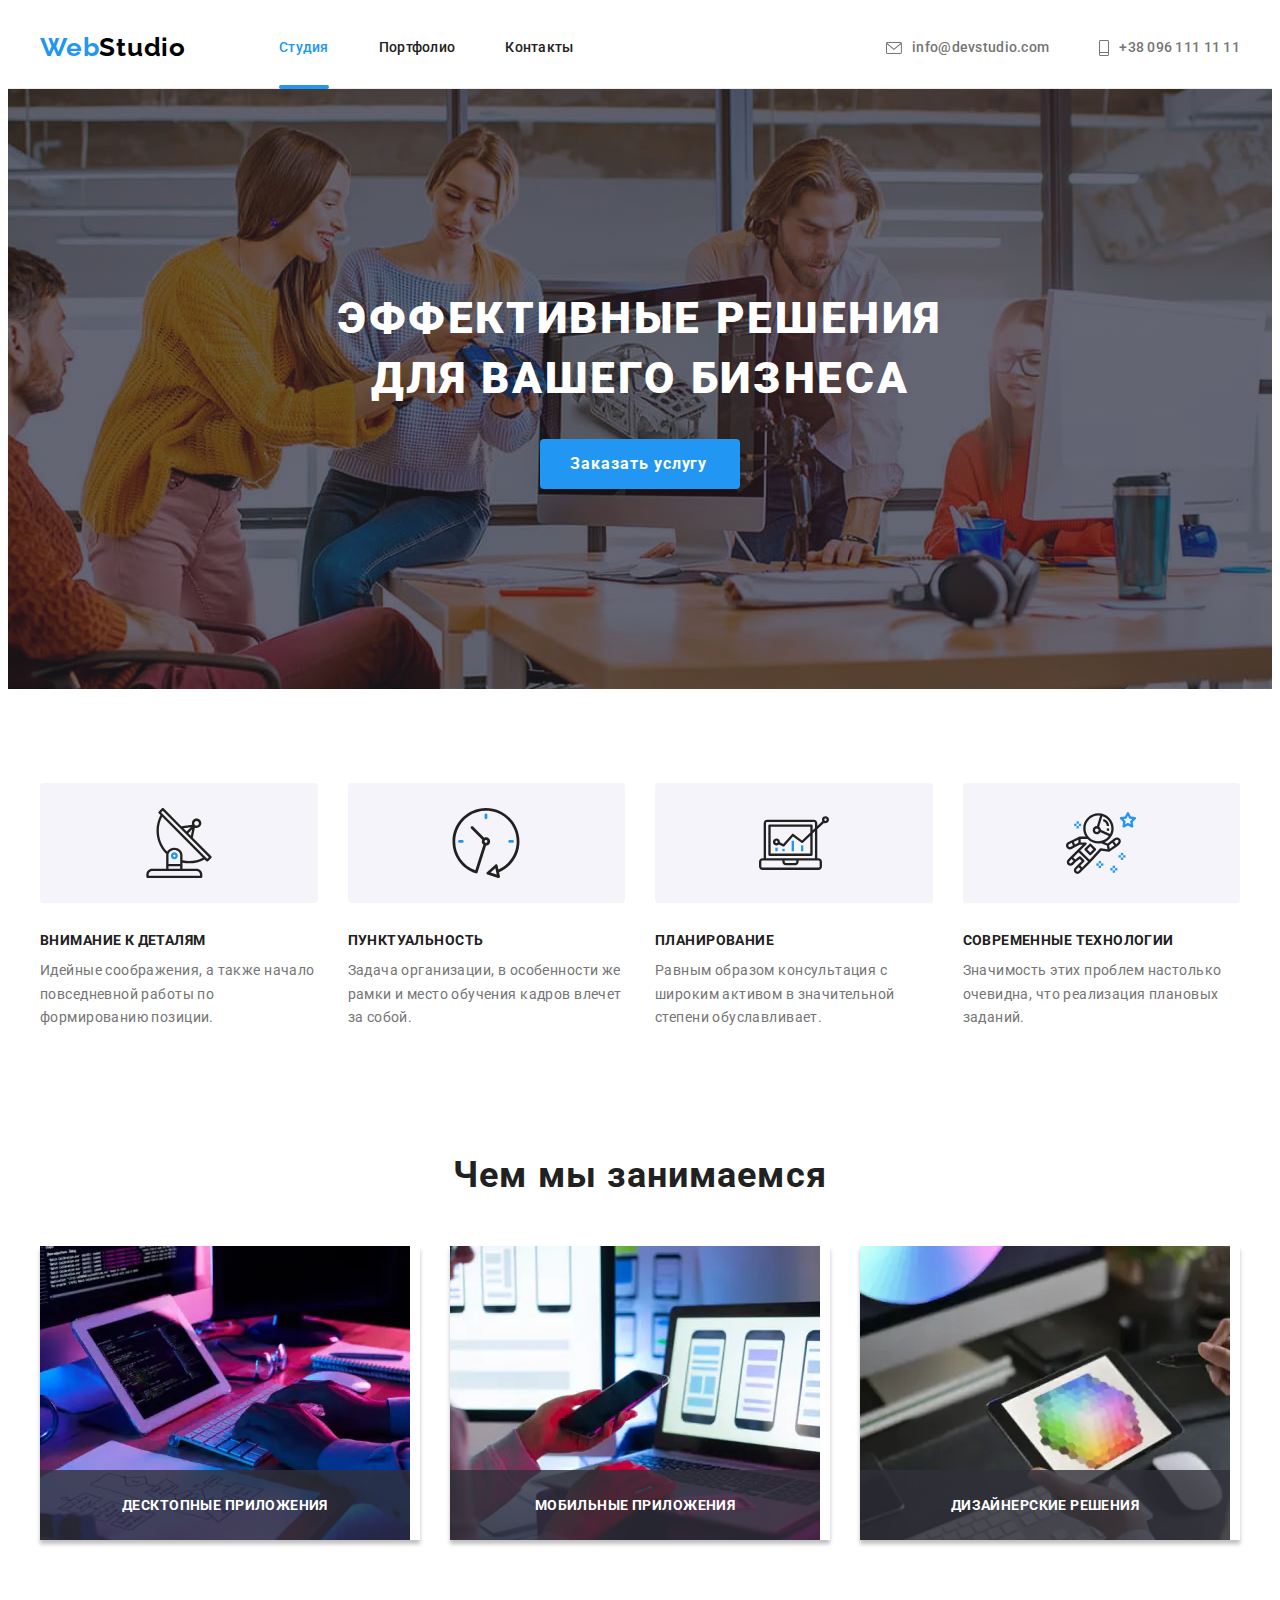
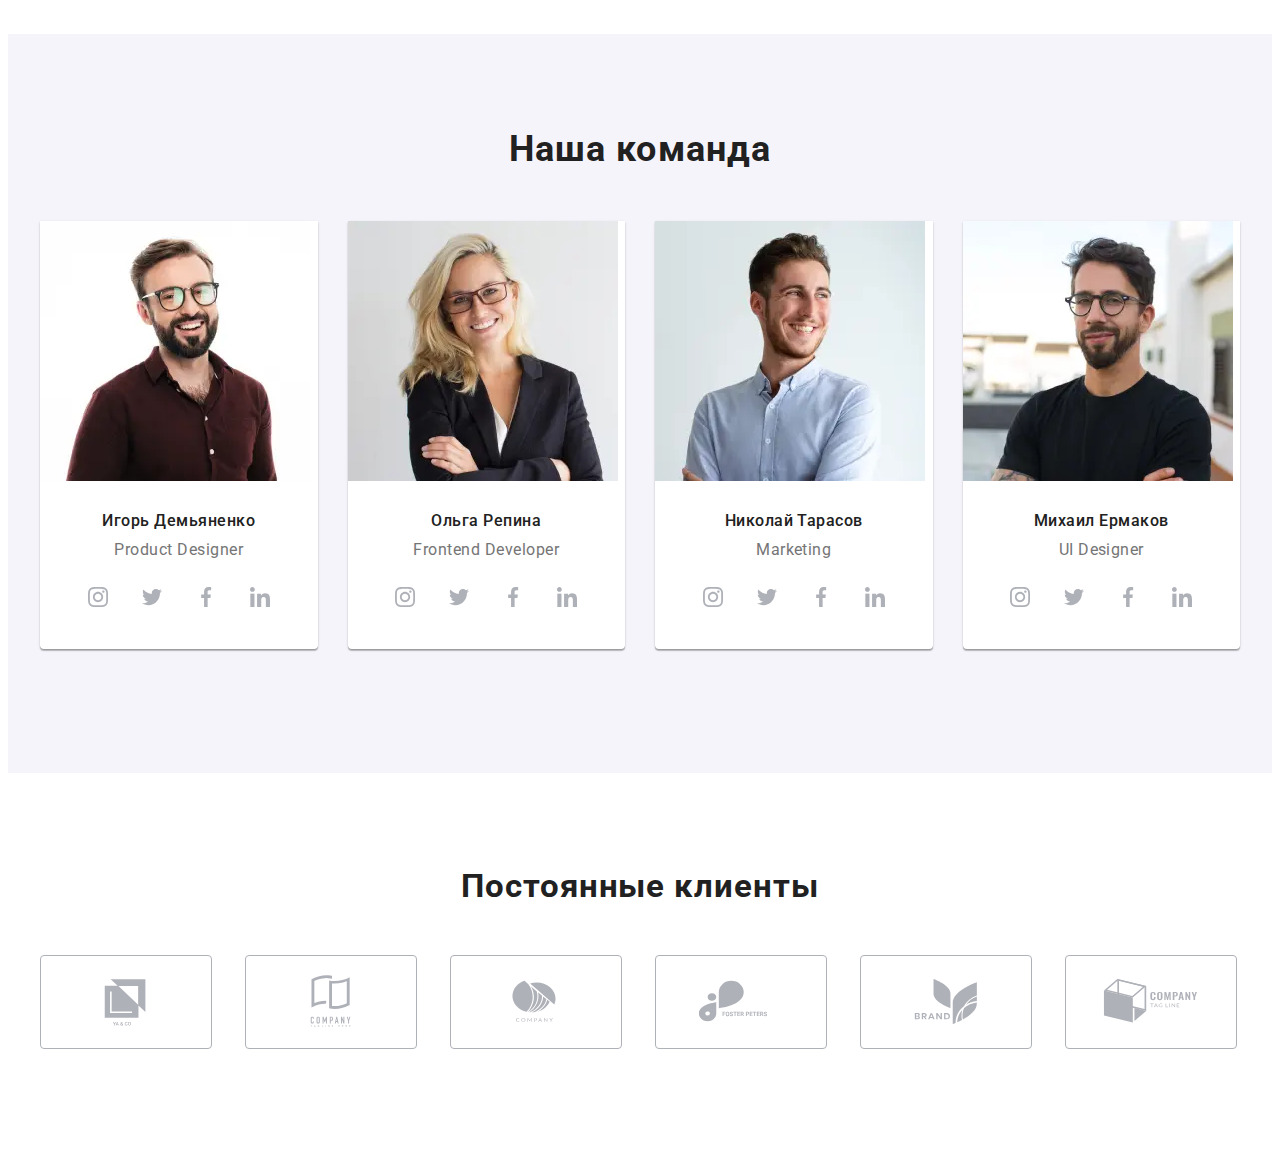
==== commit 95c664eb: "добавляет адаптацию clients" ====
--- a/index.html
+++ b/index.html
@@ -488,7 +488,7 @@
             </div>
         </section>
  <!-- CLIENTS -->
-        <!-- <section class="clients section">
+        <section class="clients section">
             <div class="container">
                 <h2 class="clients-title title">Постоянные клиенты</h2>
                 <ul class="clients-list list">
@@ -536,7 +536,7 @@
                     </li>
                 </ul>
             </div>
-        </section> -->
+        </section>
    </main>
 <!-- FOOTER -->
    <!-- <footer class="footer">
--- a/css/main.min.css
+++ b/css/main.min.css
@@ -1 +1 @@
-:root{--primary-font: "Roboto", sans-serif;--secondary-font: "Raleway", sans-serif;--accent-color: #2196F3;--logo-light-them-color: #000000;--logo-dark-them-color: #FFFFFF;--header-background-color: #FFFFFF;--hero-background-color: #C4C4C4;--our-advantages-background-color: #FFFFFF;--about-us-background-color: #FFFFFF;--our-team-background-color: #F5F4FA;--footer-background-color: #2F303A;--our-team-cards-background-color: #FFFFFF;--header-border-color: #ECECEC;--header-menu-link-color: #212121;--header-contacts-color: #757575;--hero-title-color: #FFFFFF;--sections-titles-color: #212121;--sections-text-color: #757575;--footer-text-adress-color: #FFFFFF;--footer-text-contacts-color: rgba(255, 255, 255, 0.6);--modal-btn-text-color: #FFFFFF;--modal-btn-background-hover-color: #188CE8;--portfolio-background-btn-color: #F5F4FA;--portfolio-background-hover-btn-color: #2196F3;--portfolio-cards-background-color: #FFFFFF;--portfolio-cards-border-color: #EEEEEE;--portfolio-text-btn-color: #212121;--portfolio-text-hover-btn-color: #FFFFFF;--icon-hover-fill: #FFFFFF;--icon-fill: #AFB1B8}.visually-hidden{position:absolute;width:1px;height:1px;margin:-1px;border:0;padding:0;white-space:nowrap;clip-path:inset(100%);clip:rect(0 0 0 0);overflow:hidden}.clients-list-link,.advantages-container,.modal-contacts-form-checkbox-lable,.modal-btn-close,.social-list-link-dark,.social-list-link{display:flex;justify-content:center;align-items:center}body{font-family:"Roboto",sans-serif}.list{list-style:none}.link{text-decoration:none}h1,h2,h3,p{margin-top:0;margin-bottom:0}img{display:block;max-width:100%;height:auto}ul,ol{margin-top:0;margin-bottom:0;padding-left:0}.container{width:100%;padding-left:15px;padding-right:15px}@media screen and (min-width: 480px){.container{width:480px;margin:0 auto}}@media screen and (min-width: 768px){.container{width:768px}}@media screen and (min-width: 1200px){.container{width:1200px}}@media screen and (max-width: 1199px){.section{padding-top:60px;padding-bottom:60px}}@media screen and (min-width: 1200px){.section{padding-top:94px;padding-bottom:94px}}@media screen and (max-width: 767px){.mobile-menu{position:fixed;top:0;left:0;width:100%;height:100%;background-color:#fff;opacity:0;visibility:hidden;pointer-events:none;transition:opacity 250ms cubic-bezier(0.4, 0, 0.2, 1),visibility 250ms cubic-bezier(0.4, 0, 0.2, 1)}.mobile-menu.is-open{opacity:1;visibility:visible;pointer-events:auto}.mobile-menu__container{position:relative;padding-top:48px;padding-bottom:48px}.mobile-menu__close-btn{position:absolute;top:10px;right:15px;border:none;background-color:rgba(0,0,0,0);padding:0;line-height:0;fill:#212121}.mobile-menu__close-btn:hover,.mobile-menu__close-btn:focus{fill:var(--accent-color)}.mobile-menu__link.current{color:var(--accent-color)}.mobile-menu__list{margin-bottom:302px}.mobile-menu__link{font-family:var(---primary-font);font-weight:500;font-size:40px;line-height:1.18;letter-spacing:.02em;color:#212121}.mobile-menu__item:not(:last-child){margin-bottom:32px}.mobile-menu-contacts{margin-bottom:64px}.mobile-menu-contacts__list:not(:last-child){margin-bottom:32px}.mobile-menu-contacts__phone{font-family:var(---primary-font);font-weight:500;font-size:34px;line-height:1.18;letter-spacing:.02em;color:var(--accent-color)}.mobile-menu-contacts__mail{font-family:var(---primary-font);font-weight:500;font-size:24px;line-height:1.17;letter-spacing:.02em;color:#757575}.mobile-menu-social-list{display:flex;justify-content:left;flex-wrap:wrap}.mobile-menu-social-list__item:not(:last-child){margin-right:20px}.mobile-menu-social-list__item{position:relative}.mobile-menu-social-list__item:not(:last-child)::after{position:absolute;display:block;right:-10px;top:0;content:"";width:1px;height:100%;background-color:rgba(33,33,33,.2)}.mobile-menu-social-list__link{font-family:var(---primary-font);font-weight:500;font-size:18px;line-height:1.22;letter-spacing:.02em;color:var(--accent-color)}}@media screen and (min-width: 768px){.mobile-menu{display:none}}.modal-btn{font-family:var(--primary-font);font-size:16px;font-weight:700;line-height:1.875;display:flex;align-items:center;text-align:center;letter-spacing:.06em;cursor:pointer;min-width:200px;padding:10px 30px;border:none;border-radius:4px;margin:0 auto;color:var(--modal-btn-text-color);background-color:var(--accent-color);box-shadow:0px 4px 4px rgba(0,0,0,.15);transition:background-color 250ms cubic-bezier(0.4, 0, 0.2, 1)}.modal-btn:hover,.modal-btn:focus{background-color:var(--modal-btn-background-hover-color)}.title{margin-bottom:50px}.logo_them_light{font-family:var(--secondary-font);font-size:26px;font-weight:700;line-height:1.1923076923;letter-spacing:.03em;color:var(--logo-light-them-color)}.logo_them_dark{font-family:var(--secondary-font);font-size:26px;font-weight:700;line-height:1.1923076923;letter-spacing:.03em;color:var(--logo-dark-them-color)}.logo-icon{color:var(--accent-color)}@media screen and (min-width: 768px){.logo_them_light{margin-right:88px}}@media screen and (min-width: 1200px){.logo_them_light{margin-right:93px}}.social-list{display:flex;justify-content:center}.social-list-link{width:44px;height:44px;border-radius:50%;background-color:var(--our-team-cards-background-color);transition:background-color 250ms cubic-bezier(0.4, 0, 0.2, 1)}.social-list-link:hover,.social-list-link:focus{background-color:var(--accent-color)}.social-list-item:not(:last-child){margin-right:10px}.social-list-icon{fill:var(--icon-fill);transition:fill 250ms cubic-bezier(0.4, 0, 0.2, 1)}.social-list-link:hover .social-list-icon,.social-list-link:focus .social-list-icon{fill:var(--icon-hover-fill)}.social-list-icon-dark{fill:#fff}.social-list-link-dark{width:44px;height:44px;border-radius:50%;background-color:rgba(255,255,255,.1);transition:background-color 250ms cubic-bezier(0.4, 0, 0.2, 1)}.social-list-link-dark:hover,.social-list-link-dark:focus{background-color:var(--accent-color)}.backdrop{position:fixed;top:0;left:0;width:100%;height:100%;background-color:rgba(0,0,0,.2);transition:opacity 250ms cubic-bezier(0.4, 0, 0.2, 1),visibility 250ms cubic-bezier(0.4, 0, 0.2, 1)}.backdrop.is-hidden{opacity:0;visibility:hidden;pointer-events:none}.modal{position:absolute;top:50%;left:50%;transform:translate(-50%, -50%);width:528px;height:581px;padding:40px;background-color:#fff}.modal-btn-close{position:absolute;top:8px;right:8px;width:30px;height:30px;padding:0;border:1px solid rgba(0,0,0,.1);border-radius:50%;background-color:rgba(0,0,0,0);cursor:pointer}.modal-btn-close-icon{fill:#000}.modal-btn-close:hover .modal-btn-close-icon,.modal-btn-close:focus .modal-btn-close-icon{fill:var(--accent-color)}.modal-contacts-form{display:flex;flex-direction:column}.modal-contacts-form-title{margin-bottom:12px;font-family:var(--primary-font);font-weight:700;font-size:20px;line-height:1.15;text-align:center;letter-spacing:.03em;color:#212121}.modal-contacts-form-field{margin-bottom:10px}.modal-contacts-form-field-last{margin-bottom:20px}.modal-contacts-form-input{width:100%;height:40px;padding-left:42px;border:1px solid rgba(33,33,33,.2);border-radius:4px;transition:border-color 250ms cubic-bezier(0.4, 0, 0.2, 1)}.modal-contacts-form-input:focus{outline:none;border-color:var(--accent-color)}.modal-contacts-form-field-key{display:block;margin-bottom:4px;font-family:var(--primary-font);font-size:12px;line-height:1.17;letter-spacing:.01em;color:var(--sections-text-color)}.modal-contacts-form-wrapper{position:relative;display:block}.modal-contacts-form-icon{position:absolute;left:12px;top:50%;transform:translateY(-50%);fill:#212121;transition:fill 250ms cubic-bezier(0.4, 0, 0.2, 1)}.modal-contacts-form-input:focus+.modal-contacts-form-icon{fill:var(--accent-color)}.modal-contacts-form-message{display:block;width:100%;height:120px;border:1px solid rgba(33,33,33,.2);border-radius:4px;resize:none;padding:12px 16px;transition:border-color 250ms cubic-bezier(0.4, 0, 0.2, 1)}.modal-contacts-form-message:focus{outline:none;border-color:var(--accent-color)}.modal-contacts-form-message::placeholder{font-family:var(--primary-font);font-size:12px;line-height:1.17;letter-spacing:.01em;color:rgba(117,117,117,.5)}.modal-contacts-form-checkbox-lable{flex-wrap:wrap;font-family:var(--primary-font);font-size:14px;line-height:1.71;letter-spacing:.03em;color:#757575;margin-bottom:30px}.modal-contacts-form-checkbox-lable::before{content:"";display:block;width:16px;height:15px;border:2px solid #212121;border-radius:2px;margin-right:7px;cursor:pointer}.modal-contacts-form-checkbox:checked+.modal-contacts-form-checkbox-lable::before{background-color:var(--accent-color);border:none;background-image:url(../images/modal/vector.svg);background-repeat:no-repeat;background-size:auto auto;background-position:50% 50%}.modal-contacts-form-checkbox:focus+.modal-contacts-form-checkbox-lable::before{border-color:var(--accent-color)}.modal-contacts-form-checkbox-icon{fill:rgba(0,0,0,0);border:2px solid #212121;border-radius:4px;cursor:pointer;margin-right:7px;transition:border 250ms cubic-bezier(0.4, 0, 0.2, 1),fill 250ms cubic-bezier(0.4, 0, 0.2, 1)}.modal-contacts-form-btm{min-width:200px;align-self:center;padding:10px 56px;font-weight:700;font-size:16px;line-height:1.88;letter-spacing:.06em;color:var(--modal-btn-text-color);background-color:var(--accent-color);cursor:pointer;border-color:rgba(0,0,0,0);border-radius:4px;transition:background-color var(--transition-data);box-shadow:0px 4px 4px rgba(0,0,0,.15)}.modal-contacts-form-btm:hover,.modal-contacts-form-btm:focus{background-color:var(--modal-btn-background-hover-color)}.modal-form-rules-link{color:var(--accent-color)}.header{background-color:var(--header-background-color);border-bottom:1px solid var(--header-border-color)}.header__container{display:flex;align-items:center;justify-content:space-between}@media screen and (max-width: 767px){.header{padding-top:10px;padding-bottom:10px}.menu{display:none}.header-contacts{display:none}.mobile-menu-btm{border:none;background:rgba(0,0,0,0);padding:0;line-height:0;fill:#212121;cursor:pointer}.mobile-menu-btm:hover,.mobile-menu-btm:focus{fill:var(--accent-color)}}@media screen and (min-width: 768px){.mobile-menu-btm{display:none}.menu{display:block}.navigation{display:flex;align-items:center}.menu{display:flex;align-items:center}.menu .menu__link.current{color:var(--accent-color)}.menu__item:not(:last-child){margin-right:50px}.list-item:not(:last-child){padding-bottom:10px}.current{position:relative}.current::after{position:absolute;display:block;left:0;bottom:-1px;content:"";width:100%;height:4px;border-radius:2px;background-color:var(--accent-color)}.menu__link{display:block;padding:32px 0;font-weight:500;font-size:14px;line-height:1.14;letter-spacing:.02em;color:var(--header-menu-link-color);transition:color 250ms cubic-bezier(0.4, 0, 0.2, 1)}.menu__link:hover,.menu__link:focus{color:var(--accent-color)}.header-mail:hover,.header-mail:focus,.header-phone:hover,.header-phone:focus{color:var(--accent-color)}.header-mail,.header-phone{font-weight:500;font-size:12px;line-height:1.17;letter-spacing:.02em;color:var(--header-contacts-color);transition:color 250ms cubic-bezier(0.4, 0, 0.2, 1)}.contacts-link{display:flex;align-items:center}.header-contacts__icon{margin-right:10px;fill:currentColor}.contacts-link:hover .header-contacts__icon,.contacts-link:focus .header-contacts__icon{fill:currentColor}}@media screen and (min-width: 1200px){.header-contacts{display:flex;align-items:center}.list-item:not(:last-child){padding-bottom:0px;margin-right:50px}.header-mail,.header-phone{font-size:14px;line-height:1.14}}.hero{background-color:var(--hero-background-color);padding-top:118px;padding-bottom:118px;margin:0 auto;text-align:center;background-image:linear-gradient(rgba(47, 48, 58, 0.4), rgba(47, 48, 58, 0.4)),url(../images/hero-section/hero-bg-mobile.jpg);background-repeat:no-repeat;background-size:cover;background-position:50% 50%}@media(min-device-pixel-ratio: 2),(min-resolution: 192dpi),(min-resolution: 2dppx){.hero{background-image:linear-gradient(rgba(47, 48, 58, 0.4), rgba(47, 48, 58, 0.4)),url(../images/hero-section/hero-bg-mobile@2x.jpg)}}.hero__title{font-family:var(--primary-font);font-weight:900;font-size:26px;line-height:1.62;text-align:center;letter-spacing:.06em;text-transform:uppercase;color:var(--hero-title-color);margin:0 auto 30px auto;width:360px}@media screen and (min-width: 768px){.hero{background-image:linear-gradient(rgba(47, 48, 58, 0.4), rgba(47, 48, 58, 0.4)),url(../images/hero-section/hero-bg-tablet.jpg)}}@media screen and (min-width: 768px)and (min-device-pixel-ratio: 2),screen and (min-width: 768px)and (min-resolution: 192dpi),screen and (min-width: 768px)and (min-resolution: 2dppx){.hero{background-image:linear-gradient(rgba(47, 48, 58, 0.4), rgba(47, 48, 58, 0.4)),url(../images/hero-section/hero-bg-tablet@2x.jpg)}}@media screen and (min-width: 1200px){.hero{padding-top:200px;padding-bottom:200px;background-image:linear-gradient(rgba(47, 48, 58, 0.4), rgba(47, 48, 58, 0.4)),url(../images/hero-section/hero-bg-desktop.jpg);max-width:1600px}}@media screen and (min-width: 1200px)and (min-device-pixel-ratio: 2),screen and (min-width: 1200px)and (min-resolution: 192dpi),screen and (min-width: 1200px)and (min-resolution: 2dppx){.hero{background-image:linear-gradient(rgba(47, 48, 58, 0.4), rgba(47, 48, 58, 0.4)),url(../images/hero-section/hero-bg-desktop@2x.jpg)}}@media screen and (min-width: 1200px){.hero__title{font-size:44px;line-height:1.36;width:700px}}.advantages{background-color:var(--our-advantages-background-color)}.advantages-list__item{width:100%}.advantages-list__item:not(:last-child){margin-bottom:30px}.advantages__title{font-family:var(--primary-font);text-align:center;font-weight:700;font-size:14px;line-height:1.14;letter-spacing:.03em;text-transform:uppercase;color:var(--sections-titles-color);margin-bottom:10px}.advantages__text{font-family:var(--primary-font);font-size:14px;line-height:1.71;letter-spacing:.03em;color:var(--sections-text-color)}.advantages-container{background-color:#f5f4fa;width:100%;height:120px;margin-bottom:30px;border-radius:4px}@media screen and (min-width: 768px){.advantages-list{display:flex;flex-wrap:wrap}}@media screen and (min-width: 768px)and (max-width: 1199px){.advantages-list__item{width:calc((100% - 30px)/2)}.advantages-list__item:not(:nth-child(2n)){margin-right:30px}}@media screen and (min-width: 768px){.advantages__title{text-align:left}}@media screen and (min-width: 1200px){.advantages-list__item{width:calc((100% - 90px)/4)}.advantages-list__item:not(:last-child){margin-right:30px}}@media screen and (max-width: 1199px){.about{display:none}}@media screen and (min-width: 1200px){.about__item{display:flex;flex-wrap:wrap}.about__cards{position:relative;flex-basis:calc((100% - 60px)/3);box-shadow:0px 4px 4px rgba(0,0,0,.25)}.about__cards:not(:nth-child(3n)){margin-right:30px}.about__cards:not(:nth-last-child(-n+3)){margin-bottom:30px}.about{background-color:var(--about-us-background-color);padding-top:0}.about__title{font-family:var(--primary-font);font-weight:700;font-size:36px;line-height:1.17;text-align:center;letter-spacing:.03em;color:var(--sections-titles-color)}.about-projects{position:absolute;bottom:0;left:0;display:flex;justify-content:center;align-items:center;width:370px;height:70px;background-color:rgba(47,48,58,.8)}.about-projects__title{font-family:var(--primary-font);font-weight:700;font-size:14px;line-height:1.14;letter-spacing:.03em;text-transform:uppercase;color:#fff}}.our-team{display:flex;flex-wrap:wrap;justify-content:center}.team{background-color:var(--our-team-background-color)}.team-cards{background-color:var(--our-team-cards-background-color);border-radius:0 0 4px 4px;box-shadow:0px 1px 3px rgba(0,0,0,.12),0px 1px 1px rgba(0,0,0,.14),0px 2px 1px rgba(0,0,0,.2)}.team-cards:not(last-child){margin-bottom:30px}.team-cards-content{padding-top:30px;padding-bottom:24px}.team-title{font-family:var(--primary-font);font-weight:700;font-size:36px;line-height:1.17;text-align:center;letter-spacing:.03em;color:var(--sections-titles-color)}.team-title-name{font-family:var(--primary-font);font-weight:500;font-size:16px;line-height:1.19;text-align:center;letter-spacing:.03em;color:var(--sections-titles-color);margin-bottom:10px}.team-position{font-family:var(--primary-font);font-size:16px;line-height:1.19;text-align:center;letter-spacing:.03em;color:var(--sections-text-color);margin-bottom:16px}@media screen and (min-width: 768px){.team-cards{width:354px;flex-basis:calc((100% - 30px)/2)}.team-cards:not(:nth-child(2n)){margin-right:30px}.team-cards:not(:nth-last-child(-n+2)){margin-bottom:30px}}@media screen and (min-width: 1200px){.team-cards{width:270px;flex-basis:calc((100% - 90px)/4)}.team-cards:not(:nth-child(4n)){margin-right:30px}.team-cards:not(:nth-last-child(-n+4)){margin-bottom:30px}.team-cards-content{padding-bottom:30px}}.clients-title{font-family:var(--primary-font);font-weight:700;font-size:36px;line-height:1.17;text-align:center;letter-spacing:.03em;color:var(--sections-titles-color)}.clients-list{display:flex;flex-wrap:wrap}.clients-list-link{width:170px;height:92px;border:solid 1px #afb1b8;border-radius:4px;background-color:var(--our-team-cards-background-color);color:#afb1b8;transition:color 250ms cubic-bezier(0.4, 0, 0.2, 1),border 250ms cubic-bezier(0.4, 0, 0.2, 1)}.clients-list-link:hover,.clients-list-link:focus{border:solid 1px var(--accent-color);color:var(--accent-color)}.clients-list-icon{fill:currentColor}.clients-list-link:hover .clients-list-icon,.clients-list-link:focus .clients-list-icon{fill:currentColor}.clients-list-item{flex-basis:calc((100% - 150px)/6)}.clients-list-item:not(:nth-child(6n)){margin-right:30px}.clients-list-item:not(:nth-last-child(-n+6)){margin-bottom:30px}.footer{background-color:var(--footer-background-color);padding-top:60px;padding-bottom:60px}.footer-address{margin-top:20px;font-style:normal}.address-item:not(:last-child){margin-bottom:10px}.footer-maps{font-family:var(--primary-font);font-size:14px;line-height:1.71;letter-spacing:.03em;color:var(--footer-text-adress-color);transition:color 250ms cubic-bezier(0.4, 0, 0.2, 1)}.footer-maps:hover,.footer-maps:focus{color:var(--accent-color)}.footer-mail,.footer-phone{font-family:var(--primary-font);font-size:14px;line-height:1.71;letter-spacing:.03em;color:var(--footer-text-contacts-color);transition:color 250ms cubic-bezier(0.4, 0, 0.2, 1)}.footer-mail:hover,.footer-mail:focus,.footer-phone:hover,.footer-phone:focus{color:var(--accent-color)}.container-footer{display:flex;align-items:baseline}.footer-left-side{flex-grow:1;margin-right:70px}.footer-right-side-title{font-family:var(--primary-font);font-weight:700;font-size:14px;line-height:1.14;letter-spacing:.03em;text-transform:uppercase;color:#fff;margin-bottom:20px}.footer-right-side{margin-right:93px}.footer-subcribe-form{display:flex;align-items:center}.footer-subcribe-input{width:358px;height:50px;padding:15px 16px;margin-right:12px;color:#fff;background-color:rgba(0,0,0,0);border:1px solid rgba(255,255,255,.3);border-radius:4px}.footer-subcribe-input::placeholder{font-size:16px;line-height:1.25;letter-spacing:.03em;color:rgba(255,255,255,.6)}.footer-subscribe-button{min-width:200px;height:50px;display:flex;align-items:center;padding-left:29px;font-weight:700;font-size:16px;line-height:1.88;letter-spacing:.06em;color:#fff;background-color:var(--accent-color);cursor:pointer;border-color:rgba(0,0,0,0);border-radius:4px;transition:background-color 250ms cubic-bezier(0.4, 0, 0.2, 1)}.footer-subscribe-button:hover,.footer-subscribe-button:focus{background-color:#188ce8}.footer-subscribe-button-icon{margin-left:10px;fill:#fff}.portfolio-menu-btn{font-family:var(--primary-font);font-weight:500;font-size:16px;line-height:1.63;text-align:center;letter-spacing:.03em;color:var --portfolio-text-btn-color;background-color:var(--portfolio-background-btn-color);cursor:pointer;padding:5px 20px;border:none;border-radius:4px;transition:color 250ms cubic-bezier(0.4, 0, 0.2, 1),background-color 250ms cubic-bezier(0.4, 0, 0.2, 1),box-shadow 250ms cubic-bezier(0.4, 0, 0.2, 1)}.portfolio-menu-btn:hover,.portfolio-menu-btn:focus{color:var(--portfolio-text-hover-btn-color);background-color:var(--portfolio-background-hover-btn-color);box-shadow:0px 4px 4px rgba(0,0,0,.25)}.container-btm{display:flex;flex-wrap:wrap;justify-content:center;margin-bottom:50px}.container-menu-btm:not(:last-child){margin-right:10px}.portfolio-item{display:flex;flex-wrap:wrap}.portfolio-cards{background-color:var(--portfolio-cards-background-color);flex-basis:calc((100% - 60px)/3)}.portfolio-cards:not(:nth-child(3n)){margin-right:30px}.portfolio-cards:not(:nth-last-child(-n+3)){margin-bottom:30px}.portfolio-cards-content{padding-top:20px;padding-bottom:20px;padding-left:25px;padding-right:25px;border:1px solid var(--portfolio-cards-border-color);border-top:none}.portfolio-project-name{font-family:var(--primary-font);font-weight:700;font-size:18px;line-height:2;letter-spacing:.06em;color:var(--sections-titles-color);margin-bottom:5px}.portfolio-project-description{font-family:var(--primary-font);font-size:16px;line-height:1.88;letter-spacing:.03em;color:var(--sections-text-color)}.portfolio-list-link{display:block;text-decoration:none;transition:box-shadow 250ms cubic-bezier(0.4, 0, 0.2, 1)}.portfolio-list-link:hover,.portfolio-list-link:focus{box-shadow:0px 1px 1px rgba(0,0,0,.12),0px 4px 4px rgba(0,0,0,.06),1px 4px 6px rgba(0,0,0,.16)}.portfolio-project-wrapper{position:relative;overflow:hidden}.portfolio-project-overlay{position:absolute;top:0;left:0;width:100%;height:100%;font-family:var(--primary-font);font-size:18px;line-height:1.56;letter-spacing:.03em;padding:63px 24px;overflow:auto;color:#fff;background-color:rgba(33,150,243,.9);transform:translateY(100%);transition:transform 250ms cubic-bezier(0.4, 0, 0.2, 1)}.portfolio-list-link:hover .portfolio-project-overlay,.portfolio-list-link:focus .portfolio-project-overlay{transform:translateY(0%)}/*# sourceMappingURL=main.min.css.map */+:root{--primary-font: "Roboto", sans-serif;--secondary-font: "Raleway", sans-serif;--accent-color: #2196F3;--logo-light-them-color: #000000;--logo-dark-them-color: #FFFFFF;--header-background-color: #FFFFFF;--hero-background-color: #C4C4C4;--our-advantages-background-color: #FFFFFF;--about-us-background-color: #FFFFFF;--our-team-background-color: #F5F4FA;--footer-background-color: #2F303A;--our-team-cards-background-color: #FFFFFF;--header-border-color: #ECECEC;--header-menu-link-color: #212121;--header-contacts-color: #757575;--hero-title-color: #FFFFFF;--sections-titles-color: #212121;--sections-text-color: #757575;--footer-text-adress-color: #FFFFFF;--footer-text-contacts-color: rgba(255, 255, 255, 0.6);--modal-btn-text-color: #FFFFFF;--modal-btn-background-hover-color: #188CE8;--portfolio-background-btn-color: #F5F4FA;--portfolio-background-hover-btn-color: #2196F3;--portfolio-cards-background-color: #FFFFFF;--portfolio-cards-border-color: #EEEEEE;--portfolio-text-btn-color: #212121;--portfolio-text-hover-btn-color: #FFFFFF;--icon-hover-fill: #FFFFFF;--icon-fill: #AFB1B8}.visually-hidden{position:absolute;width:1px;height:1px;margin:-1px;border:0;padding:0;white-space:nowrap;clip-path:inset(100%);clip:rect(0 0 0 0);overflow:hidden}.advantages-container,.modal-contacts-form-checkbox-lable,.modal-btn-close,.social-list-link-dark,.social-list-link{display:flex;justify-content:center;align-items:center}body{font-family:"Roboto",sans-serif}.list{list-style:none}.link{text-decoration:none}h1,h2,h3,p{margin-top:0;margin-bottom:0}img{display:block;max-width:100%;height:auto}ul,ol{margin-top:0;margin-bottom:0;padding-left:0}.container{width:100%;padding-left:15px;padding-right:15px}@media screen and (min-width: 480px){.container{width:480px;margin:0 auto}}@media screen and (min-width: 768px){.container{width:768px}}@media screen and (min-width: 1200px){.container{width:1200px}}@media screen and (max-width: 1199px){.section{padding-top:60px;padding-bottom:60px}}@media screen and (min-width: 1200px){.section{padding-top:94px;padding-bottom:94px}}@media screen and (max-width: 767px){.mobile-menu{position:fixed;top:0;left:0;width:100%;height:100%;background-color:#fff;opacity:0;visibility:hidden;pointer-events:none;transition:opacity 250ms cubic-bezier(0.4, 0, 0.2, 1),visibility 250ms cubic-bezier(0.4, 0, 0.2, 1)}.mobile-menu.is-open{opacity:1;visibility:visible;pointer-events:auto}.mobile-menu__container{position:relative;padding-top:48px;padding-bottom:48px}.mobile-menu__close-btn{position:absolute;top:10px;right:15px;border:none;background-color:rgba(0,0,0,0);padding:0;line-height:0;fill:#212121}.mobile-menu__close-btn:hover,.mobile-menu__close-btn:focus{fill:var(--accent-color)}.mobile-menu__link.current{color:var(--accent-color)}.mobile-menu__list{margin-bottom:302px}.mobile-menu__link{font-family:var(---primary-font);font-weight:500;font-size:40px;line-height:1.18;letter-spacing:.02em;color:#212121}.mobile-menu__item:not(:last-child){margin-bottom:32px}.mobile-menu-contacts{margin-bottom:64px}.mobile-menu-contacts__list:not(:last-child){margin-bottom:32px}.mobile-menu-contacts__phone{font-family:var(---primary-font);font-weight:500;font-size:34px;line-height:1.18;letter-spacing:.02em;color:var(--accent-color)}.mobile-menu-contacts__mail{font-family:var(---primary-font);font-weight:500;font-size:24px;line-height:1.17;letter-spacing:.02em;color:#757575}.mobile-menu-social-list{display:flex;justify-content:left;flex-wrap:wrap}.mobile-menu-social-list__item:not(:last-child){margin-right:20px}.mobile-menu-social-list__item{position:relative}.mobile-menu-social-list__item:not(:last-child)::after{position:absolute;display:block;right:-10px;top:0;content:"";width:1px;height:100%;background-color:rgba(33,33,33,.2)}.mobile-menu-social-list__link{font-family:var(---primary-font);font-weight:500;font-size:18px;line-height:1.22;letter-spacing:.02em;color:var(--accent-color)}}@media screen and (min-width: 768px){.mobile-menu{display:none}}.modal-btn{font-family:var(--primary-font);font-size:16px;font-weight:700;line-height:1.875;display:flex;align-items:center;text-align:center;letter-spacing:.06em;cursor:pointer;min-width:200px;padding:10px 30px;border:none;border-radius:4px;margin:0 auto;color:var(--modal-btn-text-color);background-color:var(--accent-color);box-shadow:0px 4px 4px rgba(0,0,0,.15);transition:background-color 250ms cubic-bezier(0.4, 0, 0.2, 1)}.modal-btn:hover,.modal-btn:focus{background-color:var(--modal-btn-background-hover-color)}.title{margin-bottom:50px}.logo_them_light{font-family:var(--secondary-font);font-size:26px;font-weight:700;line-height:1.1923076923;letter-spacing:.03em;color:var(--logo-light-them-color)}.logo_them_dark{font-family:var(--secondary-font);font-size:26px;font-weight:700;line-height:1.1923076923;letter-spacing:.03em;color:var(--logo-dark-them-color)}.logo-icon{color:var(--accent-color)}@media screen and (min-width: 768px){.logo_them_light{margin-right:88px}}@media screen and (min-width: 1200px){.logo_them_light{margin-right:93px}}.social-list{display:flex;justify-content:center}.social-list-link{width:44px;height:44px;border-radius:50%;background-color:var(--our-team-cards-background-color);transition:background-color 250ms cubic-bezier(0.4, 0, 0.2, 1)}.social-list-link:hover,.social-list-link:focus{background-color:var(--accent-color)}.social-list-item:not(:last-child){margin-right:10px}.social-list-icon{fill:var(--icon-fill);transition:fill 250ms cubic-bezier(0.4, 0, 0.2, 1)}.social-list-link:hover .social-list-icon,.social-list-link:focus .social-list-icon{fill:var(--icon-hover-fill)}.social-list-icon-dark{fill:#fff}.social-list-link-dark{width:44px;height:44px;border-radius:50%;background-color:rgba(255,255,255,.1);transition:background-color 250ms cubic-bezier(0.4, 0, 0.2, 1)}.social-list-link-dark:hover,.social-list-link-dark:focus{background-color:var(--accent-color)}.backdrop{position:fixed;top:0;left:0;width:100%;height:100%;background-color:rgba(0,0,0,.2);transition:opacity 250ms cubic-bezier(0.4, 0, 0.2, 1),visibility 250ms cubic-bezier(0.4, 0, 0.2, 1)}.backdrop.is-hidden{opacity:0;visibility:hidden;pointer-events:none}.modal{position:absolute;top:50%;left:50%;transform:translate(-50%, -50%);width:528px;height:581px;padding:40px;background-color:#fff}.modal-btn-close{position:absolute;top:8px;right:8px;width:30px;height:30px;padding:0;border:1px solid rgba(0,0,0,.1);border-radius:50%;background-color:rgba(0,0,0,0);cursor:pointer}.modal-btn-close-icon{fill:#000}.modal-btn-close:hover .modal-btn-close-icon,.modal-btn-close:focus .modal-btn-close-icon{fill:var(--accent-color)}.modal-contacts-form{display:flex;flex-direction:column}.modal-contacts-form-title{margin-bottom:12px;font-family:var(--primary-font);font-weight:700;font-size:20px;line-height:1.15;text-align:center;letter-spacing:.03em;color:#212121}.modal-contacts-form-field{margin-bottom:10px}.modal-contacts-form-field-last{margin-bottom:20px}.modal-contacts-form-input{width:100%;height:40px;padding-left:42px;border:1px solid rgba(33,33,33,.2);border-radius:4px;transition:border-color 250ms cubic-bezier(0.4, 0, 0.2, 1)}.modal-contacts-form-input:focus{outline:none;border-color:var(--accent-color)}.modal-contacts-form-field-key{display:block;margin-bottom:4px;font-family:var(--primary-font);font-size:12px;line-height:1.17;letter-spacing:.01em;color:var(--sections-text-color)}.modal-contacts-form-wrapper{position:relative;display:block}.modal-contacts-form-icon{position:absolute;left:12px;top:50%;transform:translateY(-50%);fill:#212121;transition:fill 250ms cubic-bezier(0.4, 0, 0.2, 1)}.modal-contacts-form-input:focus+.modal-contacts-form-icon{fill:var(--accent-color)}.modal-contacts-form-message{display:block;width:100%;height:120px;border:1px solid rgba(33,33,33,.2);border-radius:4px;resize:none;padding:12px 16px;transition:border-color 250ms cubic-bezier(0.4, 0, 0.2, 1)}.modal-contacts-form-message:focus{outline:none;border-color:var(--accent-color)}.modal-contacts-form-message::placeholder{font-family:var(--primary-font);font-size:12px;line-height:1.17;letter-spacing:.01em;color:rgba(117,117,117,.5)}.modal-contacts-form-checkbox-lable{flex-wrap:wrap;font-family:var(--primary-font);font-size:14px;line-height:1.71;letter-spacing:.03em;color:#757575;margin-bottom:30px}.modal-contacts-form-checkbox-lable::before{content:"";display:block;width:16px;height:15px;border:2px solid #212121;border-radius:2px;margin-right:7px;cursor:pointer}.modal-contacts-form-checkbox:checked+.modal-contacts-form-checkbox-lable::before{background-color:var(--accent-color);border:none;background-image:url(../images/modal/vector.svg);background-repeat:no-repeat;background-size:auto auto;background-position:50% 50%}.modal-contacts-form-checkbox:focus+.modal-contacts-form-checkbox-lable::before{border-color:var(--accent-color)}.modal-contacts-form-checkbox-icon{fill:rgba(0,0,0,0);border:2px solid #212121;border-radius:4px;cursor:pointer;margin-right:7px;transition:border 250ms cubic-bezier(0.4, 0, 0.2, 1),fill 250ms cubic-bezier(0.4, 0, 0.2, 1)}.modal-contacts-form-btm{min-width:200px;align-self:center;padding:10px 56px;font-weight:700;font-size:16px;line-height:1.88;letter-spacing:.06em;color:var(--modal-btn-text-color);background-color:var(--accent-color);cursor:pointer;border-color:rgba(0,0,0,0);border-radius:4px;transition:background-color var(--transition-data);box-shadow:0px 4px 4px rgba(0,0,0,.15)}.modal-contacts-form-btm:hover,.modal-contacts-form-btm:focus{background-color:var(--modal-btn-background-hover-color)}.modal-form-rules-link{color:var(--accent-color)}.header{background-color:var(--header-background-color);border-bottom:1px solid var(--header-border-color)}.header__container{display:flex;align-items:center;justify-content:space-between}@media screen and (max-width: 767px){.header{padding-top:10px;padding-bottom:10px}.menu{display:none}.header-contacts{display:none}.mobile-menu-btm{border:none;background:rgba(0,0,0,0);padding:0;line-height:0;fill:#212121;cursor:pointer}.mobile-menu-btm:hover,.mobile-menu-btm:focus{fill:var(--accent-color)}}@media screen and (min-width: 768px){.mobile-menu-btm{display:none}.menu{display:block}.navigation{display:flex;align-items:center}.menu{display:flex;align-items:center}.menu .menu__link.current{color:var(--accent-color)}.menu__item:not(:last-child){margin-right:50px}.list-item:not(:last-child){padding-bottom:10px}.current{position:relative}.current::after{position:absolute;display:block;left:0;bottom:-1px;content:"";width:100%;height:4px;border-radius:2px;background-color:var(--accent-color)}.menu__link{display:block;padding:32px 0;font-weight:500;font-size:14px;line-height:1.14;letter-spacing:.02em;color:var(--header-menu-link-color);transition:color 250ms cubic-bezier(0.4, 0, 0.2, 1)}.menu__link:hover,.menu__link:focus{color:var(--accent-color)}.header-mail:hover,.header-mail:focus,.header-phone:hover,.header-phone:focus{color:var(--accent-color)}.header-mail,.header-phone{font-weight:500;font-size:12px;line-height:1.17;letter-spacing:.02em;color:var(--header-contacts-color);transition:color 250ms cubic-bezier(0.4, 0, 0.2, 1)}.contacts-link{display:flex;align-items:center}.header-contacts__icon{margin-right:10px;fill:currentColor}.contacts-link:hover .header-contacts__icon,.contacts-link:focus .header-contacts__icon{fill:currentColor}}@media screen and (min-width: 1200px){.header-contacts{display:flex;align-items:center}.list-item:not(:last-child){padding-bottom:0px;margin-right:50px}.header-mail,.header-phone{font-size:14px;line-height:1.14}}.hero{background-color:var(--hero-background-color);padding-top:118px;padding-bottom:118px;margin:0 auto;text-align:center;background-image:linear-gradient(rgba(47, 48, 58, 0.4), rgba(47, 48, 58, 0.4)),url(../images/hero-section/hero-bg-mobile.jpg);background-repeat:no-repeat;background-size:cover;background-position:50% 50%}@media(min-device-pixel-ratio: 2),(min-resolution: 192dpi),(min-resolution: 2dppx){.hero{background-image:linear-gradient(rgba(47, 48, 58, 0.4), rgba(47, 48, 58, 0.4)),url(../images/hero-section/hero-bg-mobile@2x.jpg)}}.hero__title{font-family:var(--primary-font);font-weight:900;font-size:26px;line-height:1.62;text-align:center;letter-spacing:.06em;text-transform:uppercase;color:var(--hero-title-color);margin:0 auto 30px auto;width:360px}@media screen and (min-width: 768px){.hero{background-image:linear-gradient(rgba(47, 48, 58, 0.4), rgba(47, 48, 58, 0.4)),url(../images/hero-section/hero-bg-tablet.jpg)}}@media screen and (min-width: 768px)and (min-device-pixel-ratio: 2),screen and (min-width: 768px)and (min-resolution: 192dpi),screen and (min-width: 768px)and (min-resolution: 2dppx){.hero{background-image:linear-gradient(rgba(47, 48, 58, 0.4), rgba(47, 48, 58, 0.4)),url(../images/hero-section/hero-bg-tablet@2x.jpg)}}@media screen and (min-width: 1200px){.hero{padding-top:200px;padding-bottom:200px;background-image:linear-gradient(rgba(47, 48, 58, 0.4), rgba(47, 48, 58, 0.4)),url(../images/hero-section/hero-bg-desktop.jpg);max-width:1600px}}@media screen and (min-width: 1200px)and (min-device-pixel-ratio: 2),screen and (min-width: 1200px)and (min-resolution: 192dpi),screen and (min-width: 1200px)and (min-resolution: 2dppx){.hero{background-image:linear-gradient(rgba(47, 48, 58, 0.4), rgba(47, 48, 58, 0.4)),url(../images/hero-section/hero-bg-desktop@2x.jpg)}}@media screen and (min-width: 1200px){.hero__title{font-size:44px;line-height:1.36;width:700px}}.advantages{background-color:var(--our-advantages-background-color)}.advantages-list__item{width:100%}.advantages-list__item:not(:last-child){margin-bottom:30px}.advantages__title{font-family:var(--primary-font);text-align:center;font-weight:700;font-size:14px;line-height:1.14;letter-spacing:.03em;text-transform:uppercase;color:var(--sections-titles-color);margin-bottom:10px}.advantages__text{font-family:var(--primary-font);font-size:14px;line-height:1.71;letter-spacing:.03em;color:var(--sections-text-color)}.advantages-container{background-color:#f5f4fa;width:100%;height:120px;margin-bottom:30px;border-radius:4px}@media screen and (min-width: 768px){.advantages-list{display:flex;flex-wrap:wrap}}@media screen and (min-width: 768px)and (max-width: 1199px){.advantages-list__item{width:calc((100% - 30px)/2)}.advantages-list__item:not(:nth-child(2n)){margin-right:30px}}@media screen and (min-width: 768px){.advantages__title{text-align:left}}@media screen and (min-width: 1200px){.advantages-list__item{width:calc((100% - 90px)/4)}.advantages-list__item:not(:last-child){margin-right:30px}}@media screen and (max-width: 1199px){.about{display:none}}@media screen and (min-width: 1200px){.about__item{display:flex;flex-wrap:wrap}.about__cards{position:relative;flex-basis:calc((100% - 60px)/3);box-shadow:0px 4px 4px rgba(0,0,0,.25)}.about__cards:not(:nth-child(3n)){margin-right:30px}.about__cards:not(:nth-last-child(-n+3)){margin-bottom:30px}.about{background-color:var(--about-us-background-color);padding-top:0}.about__title{font-family:var(--primary-font);font-weight:700;font-size:36px;line-height:1.17;text-align:center;letter-spacing:.03em;color:var(--sections-titles-color)}.about-projects{position:absolute;bottom:0;left:0;display:flex;justify-content:center;align-items:center;width:370px;height:70px;background-color:rgba(47,48,58,.8)}.about-projects__title{font-family:var(--primary-font);font-weight:700;font-size:14px;line-height:1.14;letter-spacing:.03em;text-transform:uppercase;color:#fff}}.our-team{display:flex;flex-wrap:wrap;justify-content:center}.team{background-color:var(--our-team-background-color)}.team-cards{background-color:var(--our-team-cards-background-color);border-radius:0 0 4px 4px;box-shadow:0px 1px 3px rgba(0,0,0,.12),0px 1px 1px rgba(0,0,0,.14),0px 2px 1px rgba(0,0,0,.2)}.team-cards:not(last-child){margin-bottom:30px}.team-cards-content{padding-top:30px;padding-bottom:24px}.team-title{font-family:var(--primary-font);font-weight:700;font-size:36px;line-height:1.17;text-align:center;letter-spacing:.03em;color:var(--sections-titles-color)}.team-title-name{font-family:var(--primary-font);font-weight:500;font-size:16px;line-height:1.19;text-align:center;letter-spacing:.03em;color:var(--sections-titles-color);margin-bottom:10px}.team-position{font-family:var(--primary-font);font-size:16px;line-height:1.19;text-align:center;letter-spacing:.03em;color:var(--sections-text-color);margin-bottom:16px}@media screen and (min-width: 768px){.team-cards{width:354px;flex-basis:calc((100% - 30px)/2)}.team-cards:not(:nth-child(2n)){margin-right:30px}.team-cards:not(:nth-last-child(-n+2)){margin-bottom:30px}}@media screen and (min-width: 1200px){.team-cards{width:270px;flex-basis:calc((100% - 90px)/4)}.team-cards:not(:nth-child(4n)){margin-right:30px}.team-cards:not(:nth-last-child(-n+4)){margin-bottom:30px}.team-cards-content{padding-bottom:30px}}.clients-title{font-family:var(--primary-font);font-weight:700;font-size:28px;line-height:1.18;text-align:center;letter-spacing:.03em;color:var(--sections-titles-color)}.clients-list{display:flex;flex-wrap:wrap}.clients-list-link{display:flex;justify-content:center;align-items:center;height:92px;border:solid 1px #afb1b8;border-radius:4px;background-color:var(--our-team-cards-background-color);color:#afb1b8;transition:color 250ms cubic-bezier(0.4, 0, 0.2, 1),border 250ms cubic-bezier(0.4, 0, 0.2, 1)}.clients-list-link:hover,.clients-list-link:focus{border:solid 1px var(--accent-color);color:var(--accent-color)}.clients-list-icon{fill:currentColor}.clients-list-link:hover .clients-list-icon,.clients-list-link:focus .clients-list-icon{fill:currentColor}@media screen and (max-width: 767px){.clients-list-link{width:210px}.clients-list-item{flex-basis:calc((100% - 30px)/2)}.clients-list-item:not(:nth-child(2n)){margin-right:30px}.clients-list-item:not(:nth-last-child(-n+2)){margin-bottom:30px}}@media screen and (min-width: 768px)and (max-width: 1199px){.clients-list-link{width:226px}.clients-list-item{flex-basis:calc((100% - 60px)/3)}.clients-list-item:not(:nth-child(3n)){margin-right:30px}.clients-list-item:not(:nth-last-child(-n+3)){margin-bottom:30px}}@media screen and (min-width: 1200px){.clients-title{font-size:33px;line-height:1.17}.clients-list-link{width:170px}.clients-list-item{flex-basis:calc((100% - 150px)/6)}.clients-list-item:not(:nth-child(6n)){margin-right:30px}.clients-list-item:not(:nth-last-child(-n+6)){margin-bottom:30px}}.footer{background-color:var(--footer-background-color);padding-top:60px;padding-bottom:60px}.footer-address{margin-top:20px;font-style:normal}.address-item:not(:last-child){margin-bottom:10px}.footer-maps{font-family:var(--primary-font);font-size:14px;line-height:1.71;letter-spacing:.03em;color:var(--footer-text-adress-color);transition:color 250ms cubic-bezier(0.4, 0, 0.2, 1)}.footer-maps:hover,.footer-maps:focus{color:var(--accent-color)}.footer-mail,.footer-phone{font-family:var(--primary-font);font-size:14px;line-height:1.71;letter-spacing:.03em;color:var(--footer-text-contacts-color);transition:color 250ms cubic-bezier(0.4, 0, 0.2, 1)}.footer-mail:hover,.footer-mail:focus,.footer-phone:hover,.footer-phone:focus{color:var(--accent-color)}.container-footer{display:flex;align-items:baseline}.footer-left-side{flex-grow:1;margin-right:70px}.footer-right-side-title{font-family:var(--primary-font);font-weight:700;font-size:14px;line-height:1.14;letter-spacing:.03em;text-transform:uppercase;color:#fff;margin-bottom:20px}.footer-right-side{margin-right:93px}.footer-subcribe-form{display:flex;align-items:center}.footer-subcribe-input{width:358px;height:50px;padding:15px 16px;margin-right:12px;color:#fff;background-color:rgba(0,0,0,0);border:1px solid rgba(255,255,255,.3);border-radius:4px}.footer-subcribe-input::placeholder{font-size:16px;line-height:1.25;letter-spacing:.03em;color:rgba(255,255,255,.6)}.footer-subscribe-button{min-width:200px;height:50px;display:flex;align-items:center;padding-left:29px;font-weight:700;font-size:16px;line-height:1.88;letter-spacing:.06em;color:#fff;background-color:var(--accent-color);cursor:pointer;border-color:rgba(0,0,0,0);border-radius:4px;transition:background-color 250ms cubic-bezier(0.4, 0, 0.2, 1)}.footer-subscribe-button:hover,.footer-subscribe-button:focus{background-color:#188ce8}.footer-subscribe-button-icon{margin-left:10px;fill:#fff}.portfolio-menu-btn{font-family:var(--primary-font);font-weight:500;font-size:16px;line-height:1.63;text-align:center;letter-spacing:.03em;color:var --portfolio-text-btn-color;background-color:var(--portfolio-background-btn-color);cursor:pointer;padding:5px 20px;border:none;border-radius:4px;transition:color 250ms cubic-bezier(0.4, 0, 0.2, 1),background-color 250ms cubic-bezier(0.4, 0, 0.2, 1),box-shadow 250ms cubic-bezier(0.4, 0, 0.2, 1)}.portfolio-menu-btn:hover,.portfolio-menu-btn:focus{color:var(--portfolio-text-hover-btn-color);background-color:var(--portfolio-background-hover-btn-color);box-shadow:0px 4px 4px rgba(0,0,0,.25)}.container-btm{display:flex;flex-wrap:wrap;justify-content:center;margin-bottom:50px}.container-menu-btm:not(:last-child){margin-right:10px}.portfolio-item{display:flex;flex-wrap:wrap}.portfolio-cards{background-color:var(--portfolio-cards-background-color);flex-basis:calc((100% - 60px)/3)}.portfolio-cards:not(:nth-child(3n)){margin-right:30px}.portfolio-cards:not(:nth-last-child(-n+3)){margin-bottom:30px}.portfolio-cards-content{padding-top:20px;padding-bottom:20px;padding-left:25px;padding-right:25px;border:1px solid var(--portfolio-cards-border-color);border-top:none}.portfolio-project-name{font-family:var(--primary-font);font-weight:700;font-size:18px;line-height:2;letter-spacing:.06em;color:var(--sections-titles-color);margin-bottom:5px}.portfolio-project-description{font-family:var(--primary-font);font-size:16px;line-height:1.88;letter-spacing:.03em;color:var(--sections-text-color)}.portfolio-list-link{display:block;text-decoration:none;transition:box-shadow 250ms cubic-bezier(0.4, 0, 0.2, 1)}.portfolio-list-link:hover,.portfolio-list-link:focus{box-shadow:0px 1px 1px rgba(0,0,0,.12),0px 4px 4px rgba(0,0,0,.06),1px 4px 6px rgba(0,0,0,.16)}.portfolio-project-wrapper{position:relative;overflow:hidden}.portfolio-project-overlay{position:absolute;top:0;left:0;width:100%;height:100%;font-family:var(--primary-font);font-size:18px;line-height:1.56;letter-spacing:.03em;padding:63px 24px;overflow:auto;color:#fff;background-color:rgba(33,150,243,.9);transform:translateY(100%);transition:transform 250ms cubic-bezier(0.4, 0, 0.2, 1)}.portfolio-list-link:hover .portfolio-project-overlay,.portfolio-list-link:focus .portfolio-project-overlay{transform:translateY(0%)}/*# sourceMappingURL=main.min.css.map */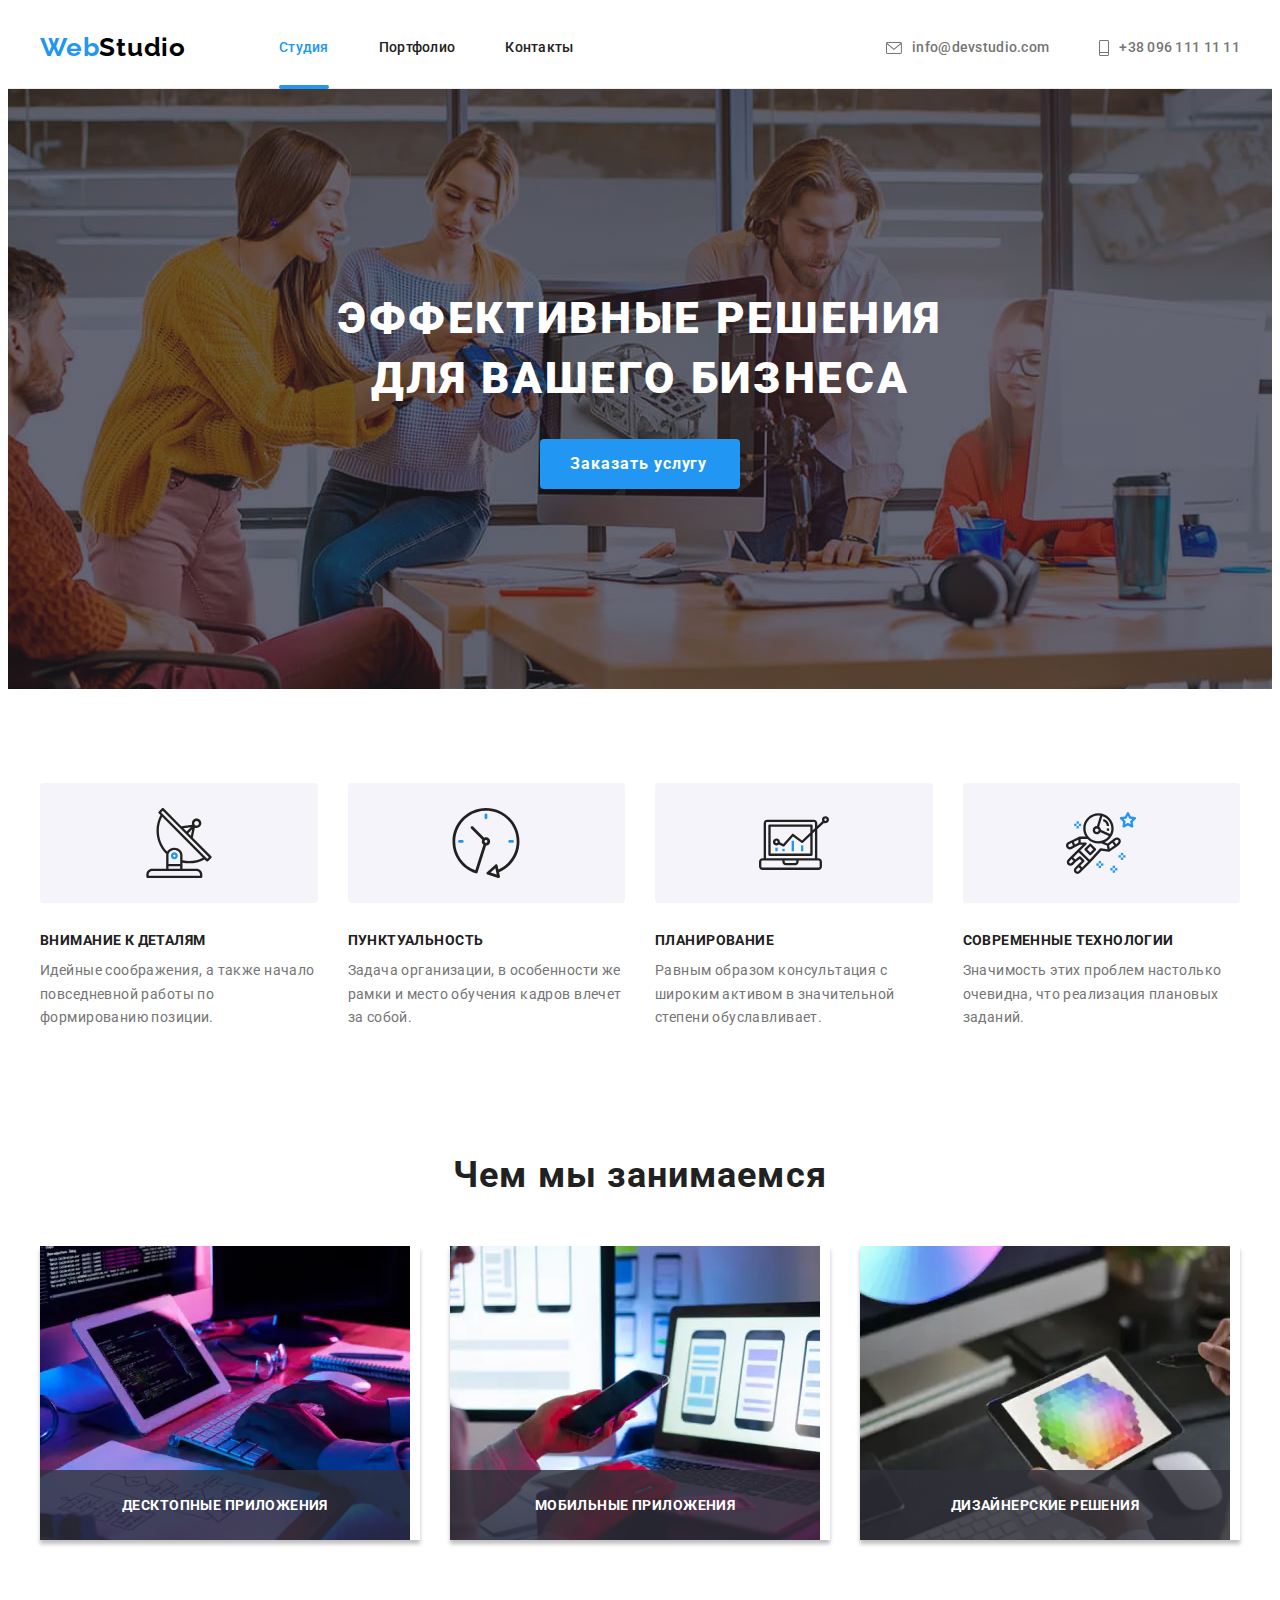
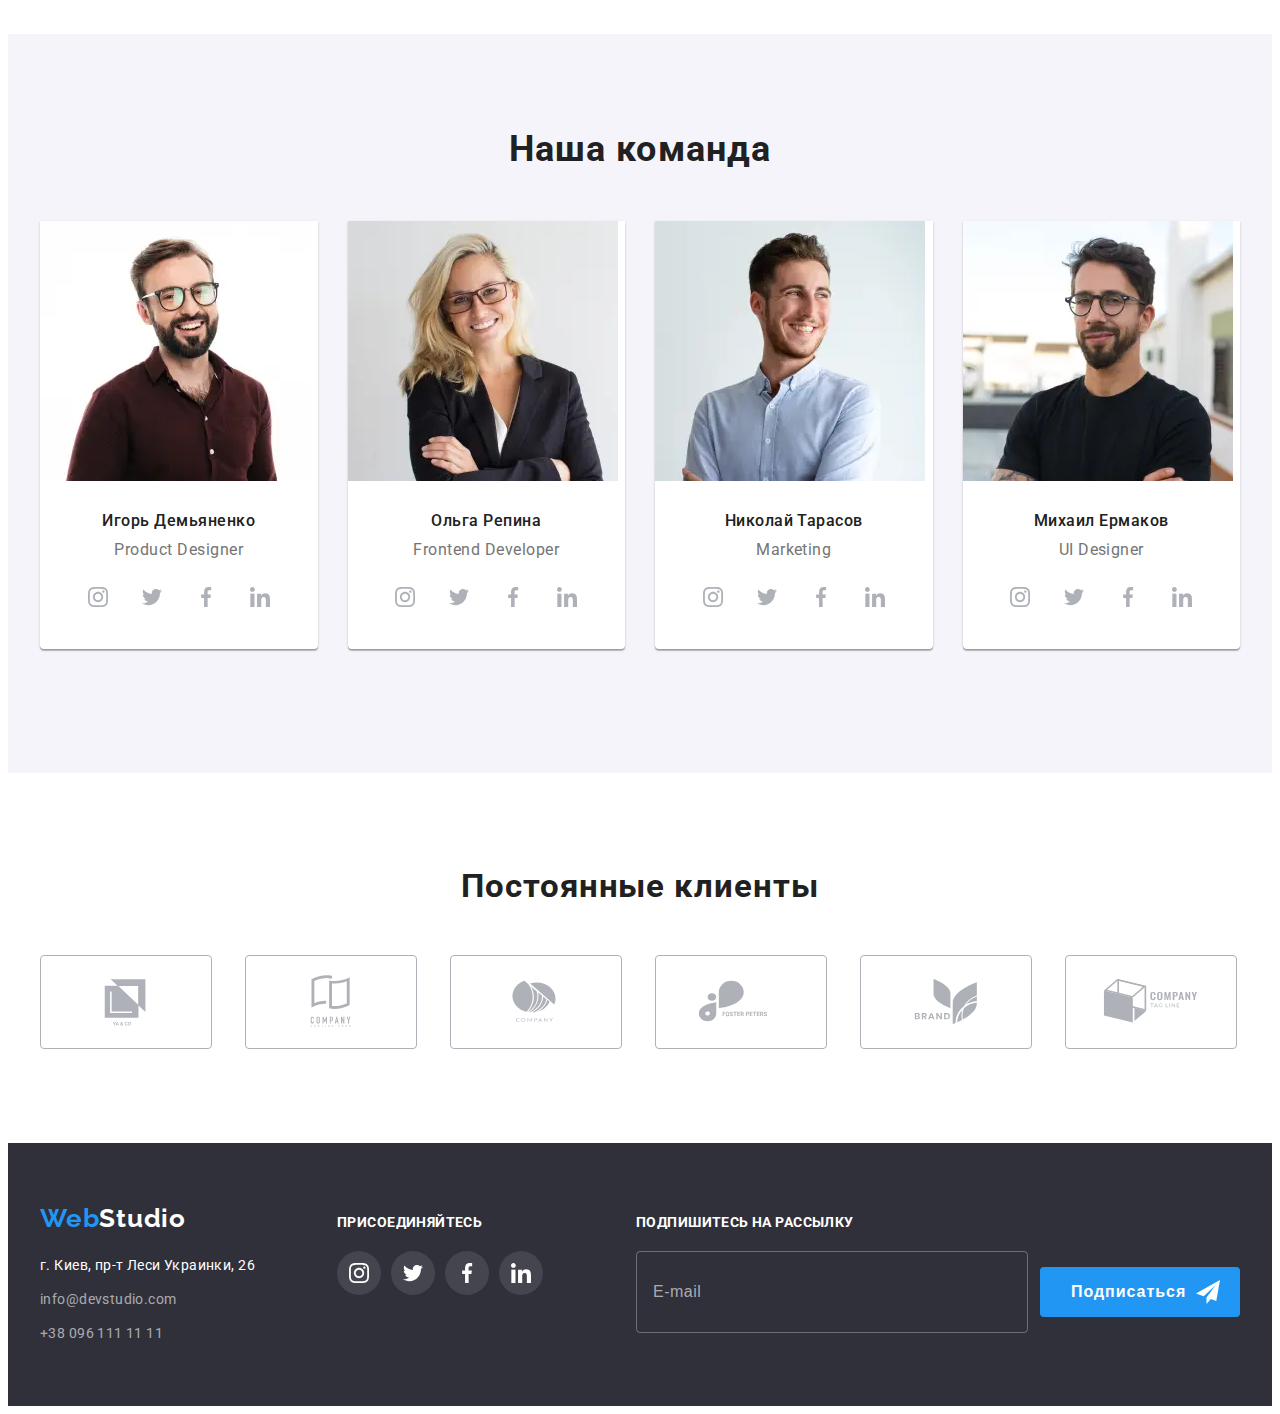
==== commit 52b93e2d: "Добавляет адаптацию footer" ====
--- a/index.html
+++ b/index.html
@@ -74,6 +74,7 @@
                     <a class="mobile-menu__link link" href="">Контакты</a>
                 </li>
             </ul>
+            <div class="mobile-menu-bottom">
             <ul class="mobile-menu-contacts list">
                 <li class="mobile-menu-contacts__list list-item">
                     <a class="mobile-menu-contacts__phone link  contacts-link" href="tel:+380961111111">
@@ -106,6 +107,7 @@
                     </a>
                 </li>
             </ul>
+            </div>
         </div>
        </div>
 <!-- /MOBILE MENU -->
@@ -539,7 +541,7 @@
         </section>
    </main>
 <!-- FOOTER -->
-   <!-- <footer class="footer">
+   <footer class="footer">
     <div class="container container-footer">
         <div class="footer-left-side">
             <a class="link logo_them_dark" href="./index.html" lang="en"><span class="logo-icon">Web</span>Studio</a>
@@ -604,7 +606,7 @@
             </form>
         </div>
     </div>
-   </footer> -->
+   </footer>
 <!-- MODAL -->
    <!-- <div class="backdrop is-hidden" data-modal>
        <div class="modal">
--- a/css/main.min.css
+++ b/css/main.min.css
@@ -1 +1 @@
-:root{--primary-font: "Roboto", sans-serif;--secondary-font: "Raleway", sans-serif;--accent-color: #2196F3;--logo-light-them-color: #000000;--logo-dark-them-color: #FFFFFF;--header-background-color: #FFFFFF;--hero-background-color: #C4C4C4;--our-advantages-background-color: #FFFFFF;--about-us-background-color: #FFFFFF;--our-team-background-color: #F5F4FA;--footer-background-color: #2F303A;--our-team-cards-background-color: #FFFFFF;--header-border-color: #ECECEC;--header-menu-link-color: #212121;--header-contacts-color: #757575;--hero-title-color: #FFFFFF;--sections-titles-color: #212121;--sections-text-color: #757575;--footer-text-adress-color: #FFFFFF;--footer-text-contacts-color: rgba(255, 255, 255, 0.6);--modal-btn-text-color: #FFFFFF;--modal-btn-background-hover-color: #188CE8;--portfolio-background-btn-color: #F5F4FA;--portfolio-background-hover-btn-color: #2196F3;--portfolio-cards-background-color: #FFFFFF;--portfolio-cards-border-color: #EEEEEE;--portfolio-text-btn-color: #212121;--portfolio-text-hover-btn-color: #FFFFFF;--icon-hover-fill: #FFFFFF;--icon-fill: #AFB1B8}.visually-hidden{position:absolute;width:1px;height:1px;margin:-1px;border:0;padding:0;white-space:nowrap;clip-path:inset(100%);clip:rect(0 0 0 0);overflow:hidden}.advantages-container,.modal-contacts-form-checkbox-lable,.modal-btn-close,.social-list-link-dark,.social-list-link{display:flex;justify-content:center;align-items:center}body{font-family:"Roboto",sans-serif}.list{list-style:none}.link{text-decoration:none}h1,h2,h3,p{margin-top:0;margin-bottom:0}img{display:block;max-width:100%;height:auto}ul,ol{margin-top:0;margin-bottom:0;padding-left:0}.container{width:100%;padding-left:15px;padding-right:15px}@media screen and (min-width: 480px){.container{width:480px;margin:0 auto}}@media screen and (min-width: 768px){.container{width:768px}}@media screen and (min-width: 1200px){.container{width:1200px}}@media screen and (max-width: 1199px){.section{padding-top:60px;padding-bottom:60px}}@media screen and (min-width: 1200px){.section{padding-top:94px;padding-bottom:94px}}@media screen and (max-width: 767px){.mobile-menu{position:fixed;top:0;left:0;width:100%;height:100%;background-color:#fff;opacity:0;visibility:hidden;pointer-events:none;transition:opacity 250ms cubic-bezier(0.4, 0, 0.2, 1),visibility 250ms cubic-bezier(0.4, 0, 0.2, 1)}.mobile-menu.is-open{opacity:1;visibility:visible;pointer-events:auto}.mobile-menu__container{position:relative;padding-top:48px;padding-bottom:48px}.mobile-menu__close-btn{position:absolute;top:10px;right:15px;border:none;background-color:rgba(0,0,0,0);padding:0;line-height:0;fill:#212121}.mobile-menu__close-btn:hover,.mobile-menu__close-btn:focus{fill:var(--accent-color)}.mobile-menu__link.current{color:var(--accent-color)}.mobile-menu__list{margin-bottom:302px}.mobile-menu__link{font-family:var(---primary-font);font-weight:500;font-size:40px;line-height:1.18;letter-spacing:.02em;color:#212121}.mobile-menu__item:not(:last-child){margin-bottom:32px}.mobile-menu-contacts{margin-bottom:64px}.mobile-menu-contacts__list:not(:last-child){margin-bottom:32px}.mobile-menu-contacts__phone{font-family:var(---primary-font);font-weight:500;font-size:34px;line-height:1.18;letter-spacing:.02em;color:var(--accent-color)}.mobile-menu-contacts__mail{font-family:var(---primary-font);font-weight:500;font-size:24px;line-height:1.17;letter-spacing:.02em;color:#757575}.mobile-menu-social-list{display:flex;justify-content:left;flex-wrap:wrap}.mobile-menu-social-list__item:not(:last-child){margin-right:20px}.mobile-menu-social-list__item{position:relative}.mobile-menu-social-list__item:not(:last-child)::after{position:absolute;display:block;right:-10px;top:0;content:"";width:1px;height:100%;background-color:rgba(33,33,33,.2)}.mobile-menu-social-list__link{font-family:var(---primary-font);font-weight:500;font-size:18px;line-height:1.22;letter-spacing:.02em;color:var(--accent-color)}}@media screen and (min-width: 768px){.mobile-menu{display:none}}.modal-btn{font-family:var(--primary-font);font-size:16px;font-weight:700;line-height:1.875;display:flex;align-items:center;text-align:center;letter-spacing:.06em;cursor:pointer;min-width:200px;padding:10px 30px;border:none;border-radius:4px;margin:0 auto;color:var(--modal-btn-text-color);background-color:var(--accent-color);box-shadow:0px 4px 4px rgba(0,0,0,.15);transition:background-color 250ms cubic-bezier(0.4, 0, 0.2, 1)}.modal-btn:hover,.modal-btn:focus{background-color:var(--modal-btn-background-hover-color)}.title{margin-bottom:50px}.logo_them_light{font-family:var(--secondary-font);font-size:26px;font-weight:700;line-height:1.1923076923;letter-spacing:.03em;color:var(--logo-light-them-color)}.logo_them_dark{font-family:var(--secondary-font);font-size:26px;font-weight:700;line-height:1.1923076923;letter-spacing:.03em;color:var(--logo-dark-them-color)}.logo-icon{color:var(--accent-color)}@media screen and (min-width: 768px){.logo_them_light{margin-right:88px}}@media screen and (min-width: 1200px){.logo_them_light{margin-right:93px}}.social-list{display:flex;justify-content:center}.social-list-link{width:44px;height:44px;border-radius:50%;background-color:var(--our-team-cards-background-color);transition:background-color 250ms cubic-bezier(0.4, 0, 0.2, 1)}.social-list-link:hover,.social-list-link:focus{background-color:var(--accent-color)}.social-list-item:not(:last-child){margin-right:10px}.social-list-icon{fill:var(--icon-fill);transition:fill 250ms cubic-bezier(0.4, 0, 0.2, 1)}.social-list-link:hover .social-list-icon,.social-list-link:focus .social-list-icon{fill:var(--icon-hover-fill)}.social-list-icon-dark{fill:#fff}.social-list-link-dark{width:44px;height:44px;border-radius:50%;background-color:rgba(255,255,255,.1);transition:background-color 250ms cubic-bezier(0.4, 0, 0.2, 1)}.social-list-link-dark:hover,.social-list-link-dark:focus{background-color:var(--accent-color)}.backdrop{position:fixed;top:0;left:0;width:100%;height:100%;background-color:rgba(0,0,0,.2);transition:opacity 250ms cubic-bezier(0.4, 0, 0.2, 1),visibility 250ms cubic-bezier(0.4, 0, 0.2, 1)}.backdrop.is-hidden{opacity:0;visibility:hidden;pointer-events:none}.modal{position:absolute;top:50%;left:50%;transform:translate(-50%, -50%);width:528px;height:581px;padding:40px;background-color:#fff}.modal-btn-close{position:absolute;top:8px;right:8px;width:30px;height:30px;padding:0;border:1px solid rgba(0,0,0,.1);border-radius:50%;background-color:rgba(0,0,0,0);cursor:pointer}.modal-btn-close-icon{fill:#000}.modal-btn-close:hover .modal-btn-close-icon,.modal-btn-close:focus .modal-btn-close-icon{fill:var(--accent-color)}.modal-contacts-form{display:flex;flex-direction:column}.modal-contacts-form-title{margin-bottom:12px;font-family:var(--primary-font);font-weight:700;font-size:20px;line-height:1.15;text-align:center;letter-spacing:.03em;color:#212121}.modal-contacts-form-field{margin-bottom:10px}.modal-contacts-form-field-last{margin-bottom:20px}.modal-contacts-form-input{width:100%;height:40px;padding-left:42px;border:1px solid rgba(33,33,33,.2);border-radius:4px;transition:border-color 250ms cubic-bezier(0.4, 0, 0.2, 1)}.modal-contacts-form-input:focus{outline:none;border-color:var(--accent-color)}.modal-contacts-form-field-key{display:block;margin-bottom:4px;font-family:var(--primary-font);font-size:12px;line-height:1.17;letter-spacing:.01em;color:var(--sections-text-color)}.modal-contacts-form-wrapper{position:relative;display:block}.modal-contacts-form-icon{position:absolute;left:12px;top:50%;transform:translateY(-50%);fill:#212121;transition:fill 250ms cubic-bezier(0.4, 0, 0.2, 1)}.modal-contacts-form-input:focus+.modal-contacts-form-icon{fill:var(--accent-color)}.modal-contacts-form-message{display:block;width:100%;height:120px;border:1px solid rgba(33,33,33,.2);border-radius:4px;resize:none;padding:12px 16px;transition:border-color 250ms cubic-bezier(0.4, 0, 0.2, 1)}.modal-contacts-form-message:focus{outline:none;border-color:var(--accent-color)}.modal-contacts-form-message::placeholder{font-family:var(--primary-font);font-size:12px;line-height:1.17;letter-spacing:.01em;color:rgba(117,117,117,.5)}.modal-contacts-form-checkbox-lable{flex-wrap:wrap;font-family:var(--primary-font);font-size:14px;line-height:1.71;letter-spacing:.03em;color:#757575;margin-bottom:30px}.modal-contacts-form-checkbox-lable::before{content:"";display:block;width:16px;height:15px;border:2px solid #212121;border-radius:2px;margin-right:7px;cursor:pointer}.modal-contacts-form-checkbox:checked+.modal-contacts-form-checkbox-lable::before{background-color:var(--accent-color);border:none;background-image:url(../images/modal/vector.svg);background-repeat:no-repeat;background-size:auto auto;background-position:50% 50%}.modal-contacts-form-checkbox:focus+.modal-contacts-form-checkbox-lable::before{border-color:var(--accent-color)}.modal-contacts-form-checkbox-icon{fill:rgba(0,0,0,0);border:2px solid #212121;border-radius:4px;cursor:pointer;margin-right:7px;transition:border 250ms cubic-bezier(0.4, 0, 0.2, 1),fill 250ms cubic-bezier(0.4, 0, 0.2, 1)}.modal-contacts-form-btm{min-width:200px;align-self:center;padding:10px 56px;font-weight:700;font-size:16px;line-height:1.88;letter-spacing:.06em;color:var(--modal-btn-text-color);background-color:var(--accent-color);cursor:pointer;border-color:rgba(0,0,0,0);border-radius:4px;transition:background-color var(--transition-data);box-shadow:0px 4px 4px rgba(0,0,0,.15)}.modal-contacts-form-btm:hover,.modal-contacts-form-btm:focus{background-color:var(--modal-btn-background-hover-color)}.modal-form-rules-link{color:var(--accent-color)}.header{background-color:var(--header-background-color);border-bottom:1px solid var(--header-border-color)}.header__container{display:flex;align-items:center;justify-content:space-between}@media screen and (max-width: 767px){.header{padding-top:10px;padding-bottom:10px}.menu{display:none}.header-contacts{display:none}.mobile-menu-btm{border:none;background:rgba(0,0,0,0);padding:0;line-height:0;fill:#212121;cursor:pointer}.mobile-menu-btm:hover,.mobile-menu-btm:focus{fill:var(--accent-color)}}@media screen and (min-width: 768px){.mobile-menu-btm{display:none}.menu{display:block}.navigation{display:flex;align-items:center}.menu{display:flex;align-items:center}.menu .menu__link.current{color:var(--accent-color)}.menu__item:not(:last-child){margin-right:50px}.list-item:not(:last-child){padding-bottom:10px}.current{position:relative}.current::after{position:absolute;display:block;left:0;bottom:-1px;content:"";width:100%;height:4px;border-radius:2px;background-color:var(--accent-color)}.menu__link{display:block;padding:32px 0;font-weight:500;font-size:14px;line-height:1.14;letter-spacing:.02em;color:var(--header-menu-link-color);transition:color 250ms cubic-bezier(0.4, 0, 0.2, 1)}.menu__link:hover,.menu__link:focus{color:var(--accent-color)}.header-mail:hover,.header-mail:focus,.header-phone:hover,.header-phone:focus{color:var(--accent-color)}.header-mail,.header-phone{font-weight:500;font-size:12px;line-height:1.17;letter-spacing:.02em;color:var(--header-contacts-color);transition:color 250ms cubic-bezier(0.4, 0, 0.2, 1)}.contacts-link{display:flex;align-items:center}.header-contacts__icon{margin-right:10px;fill:currentColor}.contacts-link:hover .header-contacts__icon,.contacts-link:focus .header-contacts__icon{fill:currentColor}}@media screen and (min-width: 1200px){.header-contacts{display:flex;align-items:center}.list-item:not(:last-child){padding-bottom:0px;margin-right:50px}.header-mail,.header-phone{font-size:14px;line-height:1.14}}.hero{background-color:var(--hero-background-color);padding-top:118px;padding-bottom:118px;margin:0 auto;text-align:center;background-image:linear-gradient(rgba(47, 48, 58, 0.4), rgba(47, 48, 58, 0.4)),url(../images/hero-section/hero-bg-mobile.jpg);background-repeat:no-repeat;background-size:cover;background-position:50% 50%}@media(min-device-pixel-ratio: 2),(min-resolution: 192dpi),(min-resolution: 2dppx){.hero{background-image:linear-gradient(rgba(47, 48, 58, 0.4), rgba(47, 48, 58, 0.4)),url(../images/hero-section/hero-bg-mobile@2x.jpg)}}.hero__title{font-family:var(--primary-font);font-weight:900;font-size:26px;line-height:1.62;text-align:center;letter-spacing:.06em;text-transform:uppercase;color:var(--hero-title-color);margin:0 auto 30px auto;width:360px}@media screen and (min-width: 768px){.hero{background-image:linear-gradient(rgba(47, 48, 58, 0.4), rgba(47, 48, 58, 0.4)),url(../images/hero-section/hero-bg-tablet.jpg)}}@media screen and (min-width: 768px)and (min-device-pixel-ratio: 2),screen and (min-width: 768px)and (min-resolution: 192dpi),screen and (min-width: 768px)and (min-resolution: 2dppx){.hero{background-image:linear-gradient(rgba(47, 48, 58, 0.4), rgba(47, 48, 58, 0.4)),url(../images/hero-section/hero-bg-tablet@2x.jpg)}}@media screen and (min-width: 1200px){.hero{padding-top:200px;padding-bottom:200px;background-image:linear-gradient(rgba(47, 48, 58, 0.4), rgba(47, 48, 58, 0.4)),url(../images/hero-section/hero-bg-desktop.jpg);max-width:1600px}}@media screen and (min-width: 1200px)and (min-device-pixel-ratio: 2),screen and (min-width: 1200px)and (min-resolution: 192dpi),screen and (min-width: 1200px)and (min-resolution: 2dppx){.hero{background-image:linear-gradient(rgba(47, 48, 58, 0.4), rgba(47, 48, 58, 0.4)),url(../images/hero-section/hero-bg-desktop@2x.jpg)}}@media screen and (min-width: 1200px){.hero__title{font-size:44px;line-height:1.36;width:700px}}.advantages{background-color:var(--our-advantages-background-color)}.advantages-list__item{width:100%}.advantages-list__item:not(:last-child){margin-bottom:30px}.advantages__title{font-family:var(--primary-font);text-align:center;font-weight:700;font-size:14px;line-height:1.14;letter-spacing:.03em;text-transform:uppercase;color:var(--sections-titles-color);margin-bottom:10px}.advantages__text{font-family:var(--primary-font);font-size:14px;line-height:1.71;letter-spacing:.03em;color:var(--sections-text-color)}.advantages-container{background-color:#f5f4fa;width:100%;height:120px;margin-bottom:30px;border-radius:4px}@media screen and (min-width: 768px){.advantages-list{display:flex;flex-wrap:wrap}}@media screen and (min-width: 768px)and (max-width: 1199px){.advantages-list__item{width:calc((100% - 30px)/2)}.advantages-list__item:not(:nth-child(2n)){margin-right:30px}}@media screen and (min-width: 768px){.advantages__title{text-align:left}}@media screen and (min-width: 1200px){.advantages-list__item{width:calc((100% - 90px)/4)}.advantages-list__item:not(:last-child){margin-right:30px}}@media screen and (max-width: 1199px){.about{display:none}}@media screen and (min-width: 1200px){.about__item{display:flex;flex-wrap:wrap}.about__cards{position:relative;flex-basis:calc((100% - 60px)/3);box-shadow:0px 4px 4px rgba(0,0,0,.25)}.about__cards:not(:nth-child(3n)){margin-right:30px}.about__cards:not(:nth-last-child(-n+3)){margin-bottom:30px}.about{background-color:var(--about-us-background-color);padding-top:0}.about__title{font-family:var(--primary-font);font-weight:700;font-size:36px;line-height:1.17;text-align:center;letter-spacing:.03em;color:var(--sections-titles-color)}.about-projects{position:absolute;bottom:0;left:0;display:flex;justify-content:center;align-items:center;width:370px;height:70px;background-color:rgba(47,48,58,.8)}.about-projects__title{font-family:var(--primary-font);font-weight:700;font-size:14px;line-height:1.14;letter-spacing:.03em;text-transform:uppercase;color:#fff}}.our-team{display:flex;flex-wrap:wrap;justify-content:center}.team{background-color:var(--our-team-background-color)}.team-cards{background-color:var(--our-team-cards-background-color);border-radius:0 0 4px 4px;box-shadow:0px 1px 3px rgba(0,0,0,.12),0px 1px 1px rgba(0,0,0,.14),0px 2px 1px rgba(0,0,0,.2)}.team-cards:not(last-child){margin-bottom:30px}.team-cards-content{padding-top:30px;padding-bottom:24px}.team-title{font-family:var(--primary-font);font-weight:700;font-size:36px;line-height:1.17;text-align:center;letter-spacing:.03em;color:var(--sections-titles-color)}.team-title-name{font-family:var(--primary-font);font-weight:500;font-size:16px;line-height:1.19;text-align:center;letter-spacing:.03em;color:var(--sections-titles-color);margin-bottom:10px}.team-position{font-family:var(--primary-font);font-size:16px;line-height:1.19;text-align:center;letter-spacing:.03em;color:var(--sections-text-color);margin-bottom:16px}@media screen and (min-width: 768px){.team-cards{width:354px;flex-basis:calc((100% - 30px)/2)}.team-cards:not(:nth-child(2n)){margin-right:30px}.team-cards:not(:nth-last-child(-n+2)){margin-bottom:30px}}@media screen and (min-width: 1200px){.team-cards{width:270px;flex-basis:calc((100% - 90px)/4)}.team-cards:not(:nth-child(4n)){margin-right:30px}.team-cards:not(:nth-last-child(-n+4)){margin-bottom:30px}.team-cards-content{padding-bottom:30px}}.clients-title{font-family:var(--primary-font);font-weight:700;font-size:28px;line-height:1.18;text-align:center;letter-spacing:.03em;color:var(--sections-titles-color)}.clients-list{display:flex;flex-wrap:wrap}.clients-list-link{display:flex;justify-content:center;align-items:center;height:92px;border:solid 1px #afb1b8;border-radius:4px;background-color:var(--our-team-cards-background-color);color:#afb1b8;transition:color 250ms cubic-bezier(0.4, 0, 0.2, 1),border 250ms cubic-bezier(0.4, 0, 0.2, 1)}.clients-list-link:hover,.clients-list-link:focus{border:solid 1px var(--accent-color);color:var(--accent-color)}.clients-list-icon{fill:currentColor}.clients-list-link:hover .clients-list-icon,.clients-list-link:focus .clients-list-icon{fill:currentColor}@media screen and (max-width: 767px){.clients-list-link{width:210px}.clients-list-item{flex-basis:calc((100% - 30px)/2)}.clients-list-item:not(:nth-child(2n)){margin-right:30px}.clients-list-item:not(:nth-last-child(-n+2)){margin-bottom:30px}}@media screen and (min-width: 768px)and (max-width: 1199px){.clients-list-link{width:226px}.clients-list-item{flex-basis:calc((100% - 60px)/3)}.clients-list-item:not(:nth-child(3n)){margin-right:30px}.clients-list-item:not(:nth-last-child(-n+3)){margin-bottom:30px}}@media screen and (min-width: 1200px){.clients-title{font-size:33px;line-height:1.17}.clients-list-link{width:170px}.clients-list-item{flex-basis:calc((100% - 150px)/6)}.clients-list-item:not(:nth-child(6n)){margin-right:30px}.clients-list-item:not(:nth-last-child(-n+6)){margin-bottom:30px}}.footer{background-color:var(--footer-background-color);padding-top:60px;padding-bottom:60px}.footer-address{margin-top:20px;font-style:normal}.address-item:not(:last-child){margin-bottom:10px}.footer-maps{font-family:var(--primary-font);font-size:14px;line-height:1.71;letter-spacing:.03em;color:var(--footer-text-adress-color);transition:color 250ms cubic-bezier(0.4, 0, 0.2, 1)}.footer-maps:hover,.footer-maps:focus{color:var(--accent-color)}.footer-mail,.footer-phone{font-family:var(--primary-font);font-size:14px;line-height:1.71;letter-spacing:.03em;color:var(--footer-text-contacts-color);transition:color 250ms cubic-bezier(0.4, 0, 0.2, 1)}.footer-mail:hover,.footer-mail:focus,.footer-phone:hover,.footer-phone:focus{color:var(--accent-color)}.container-footer{display:flex;align-items:baseline}.footer-left-side{flex-grow:1;margin-right:70px}.footer-right-side-title{font-family:var(--primary-font);font-weight:700;font-size:14px;line-height:1.14;letter-spacing:.03em;text-transform:uppercase;color:#fff;margin-bottom:20px}.footer-right-side{margin-right:93px}.footer-subcribe-form{display:flex;align-items:center}.footer-subcribe-input{width:358px;height:50px;padding:15px 16px;margin-right:12px;color:#fff;background-color:rgba(0,0,0,0);border:1px solid rgba(255,255,255,.3);border-radius:4px}.footer-subcribe-input::placeholder{font-size:16px;line-height:1.25;letter-spacing:.03em;color:rgba(255,255,255,.6)}.footer-subscribe-button{min-width:200px;height:50px;display:flex;align-items:center;padding-left:29px;font-weight:700;font-size:16px;line-height:1.88;letter-spacing:.06em;color:#fff;background-color:var(--accent-color);cursor:pointer;border-color:rgba(0,0,0,0);border-radius:4px;transition:background-color 250ms cubic-bezier(0.4, 0, 0.2, 1)}.footer-subscribe-button:hover,.footer-subscribe-button:focus{background-color:#188ce8}.footer-subscribe-button-icon{margin-left:10px;fill:#fff}.portfolio-menu-btn{font-family:var(--primary-font);font-weight:500;font-size:16px;line-height:1.63;text-align:center;letter-spacing:.03em;color:var --portfolio-text-btn-color;background-color:var(--portfolio-background-btn-color);cursor:pointer;padding:5px 20px;border:none;border-radius:4px;transition:color 250ms cubic-bezier(0.4, 0, 0.2, 1),background-color 250ms cubic-bezier(0.4, 0, 0.2, 1),box-shadow 250ms cubic-bezier(0.4, 0, 0.2, 1)}.portfolio-menu-btn:hover,.portfolio-menu-btn:focus{color:var(--portfolio-text-hover-btn-color);background-color:var(--portfolio-background-hover-btn-color);box-shadow:0px 4px 4px rgba(0,0,0,.25)}.container-btm{display:flex;flex-wrap:wrap;justify-content:center;margin-bottom:50px}.container-menu-btm:not(:last-child){margin-right:10px}.portfolio-item{display:flex;flex-wrap:wrap}.portfolio-cards{background-color:var(--portfolio-cards-background-color);flex-basis:calc((100% - 60px)/3)}.portfolio-cards:not(:nth-child(3n)){margin-right:30px}.portfolio-cards:not(:nth-last-child(-n+3)){margin-bottom:30px}.portfolio-cards-content{padding-top:20px;padding-bottom:20px;padding-left:25px;padding-right:25px;border:1px solid var(--portfolio-cards-border-color);border-top:none}.portfolio-project-name{font-family:var(--primary-font);font-weight:700;font-size:18px;line-height:2;letter-spacing:.06em;color:var(--sections-titles-color);margin-bottom:5px}.portfolio-project-description{font-family:var(--primary-font);font-size:16px;line-height:1.88;letter-spacing:.03em;color:var(--sections-text-color)}.portfolio-list-link{display:block;text-decoration:none;transition:box-shadow 250ms cubic-bezier(0.4, 0, 0.2, 1)}.portfolio-list-link:hover,.portfolio-list-link:focus{box-shadow:0px 1px 1px rgba(0,0,0,.12),0px 4px 4px rgba(0,0,0,.06),1px 4px 6px rgba(0,0,0,.16)}.portfolio-project-wrapper{position:relative;overflow:hidden}.portfolio-project-overlay{position:absolute;top:0;left:0;width:100%;height:100%;font-family:var(--primary-font);font-size:18px;line-height:1.56;letter-spacing:.03em;padding:63px 24px;overflow:auto;color:#fff;background-color:rgba(33,150,243,.9);transform:translateY(100%);transition:transform 250ms cubic-bezier(0.4, 0, 0.2, 1)}.portfolio-list-link:hover .portfolio-project-overlay,.portfolio-list-link:focus .portfolio-project-overlay{transform:translateY(0%)}/*# sourceMappingURL=main.min.css.map */+:root{--primary-font: "Roboto", sans-serif;--secondary-font: "Raleway", sans-serif;--accent-color: #2196F3;--logo-light-them-color: #000000;--logo-dark-them-color: #FFFFFF;--header-background-color: #FFFFFF;--hero-background-color: #C4C4C4;--our-advantages-background-color: #FFFFFF;--about-us-background-color: #FFFFFF;--our-team-background-color: #F5F4FA;--footer-background-color: #2F303A;--our-team-cards-background-color: #FFFFFF;--header-border-color: #ECECEC;--header-menu-link-color: #212121;--header-contacts-color: #757575;--hero-title-color: #FFFFFF;--sections-titles-color: #212121;--sections-text-color: #757575;--footer-text-adress-color: #FFFFFF;--footer-text-contacts-color: rgba(255, 255, 255, 0.6);--modal-btn-text-color: #FFFFFF;--modal-btn-background-hover-color: #188CE8;--portfolio-background-btn-color: #F5F4FA;--portfolio-background-hover-btn-color: #2196F3;--portfolio-cards-background-color: #FFFFFF;--portfolio-cards-border-color: #EEEEEE;--portfolio-text-btn-color: #212121;--portfolio-text-hover-btn-color: #FFFFFF;--icon-hover-fill: #FFFFFF;--icon-fill: #AFB1B8}.visually-hidden{position:absolute;width:1px;height:1px;margin:-1px;border:0;padding:0;white-space:nowrap;clip-path:inset(100%);clip:rect(0 0 0 0);overflow:hidden}.advantages-container,.modal-contacts-form-checkbox-lable,.modal-btn-close,.social-list-link-dark,.social-list-link{display:flex;justify-content:center;align-items:center}body{font-family:"Roboto",sans-serif}.list{list-style:none}.link{text-decoration:none}h1,h2,h3,p{margin-top:0;margin-bottom:0}img{display:block;max-width:100%;height:auto}ul,ol{margin-top:0;margin-bottom:0;padding-left:0}.container{width:100%;padding-left:15px;padding-right:15px}@media screen and (min-width: 480px){.container{width:480px;margin:0 auto}}@media screen and (min-width: 768px){.container{width:768px}}@media screen and (min-width: 1200px){.container{width:1200px}}@media screen and (max-width: 1199px){.section{padding-top:60px;padding-bottom:60px}}@media screen and (min-width: 1200px){.section{padding-top:94px;padding-bottom:94px}}@media screen and (max-width: 767px){.mobile-menu{position:fixed;top:0;left:0;width:100%;height:100%;background-color:#fff;opacity:0;visibility:hidden;pointer-events:none;transition:opacity 250ms cubic-bezier(0.4, 0, 0.2, 1),visibility 250ms cubic-bezier(0.4, 0, 0.2, 1)}.mobile-menu.is-open{opacity:1;visibility:visible;pointer-events:auto}.mobile-menu__container{position:relative;padding-top:48px;padding-bottom:48px;display:flex;flex-direction:column;justify-content:space-between;height:100%}.mobile-menu__close-btn{position:absolute;top:10px;right:15px;border:none;background-color:rgba(0,0,0,0);padding:0;line-height:0;fill:#212121}.mobile-menu__close-btn:hover,.mobile-menu__close-btn:focus{fill:var(--accent-color)}.mobile-menu__link.current{color:var(--accent-color)}.mobile-menu__link{font-family:var(---primary-font);font-weight:500;font-size:40px;line-height:1.18;letter-spacing:.02em;color:#212121}.mobile-menu__item:not(:last-child){margin-bottom:32px}.mobile-menu-contacts{margin-bottom:64px}.mobile-menu-contacts__list:not(:last-child){margin-bottom:32px}.mobile-menu-contacts__phone{font-family:var(---primary-font);font-weight:500;font-size:34px;line-height:1.18;letter-spacing:.02em;color:var(--accent-color)}.mobile-menu-contacts__mail{font-family:var(---primary-font);font-weight:500;font-size:24px;line-height:1.17;letter-spacing:.02em;color:#757575}.mobile-menu-social-list{display:flex;justify-content:left;flex-wrap:wrap}.mobile-menu-social-list__item:not(:last-child){margin-right:20px}.mobile-menu-social-list__item{position:relative}.mobile-menu-social-list__item:not(:last-child)::after{position:absolute;display:block;right:-10px;top:0;content:"";width:1px;height:100%;background-color:rgba(33,33,33,.2)}.mobile-menu-social-list__link{font-family:var(---primary-font);font-weight:500;font-size:18px;line-height:1.22;letter-spacing:.02em;color:var(--accent-color)}}@media screen and (min-width: 768px){.mobile-menu{display:none}}.modal-btn{font-family:var(--primary-font);font-size:16px;font-weight:700;line-height:1.875;display:flex;align-items:center;text-align:center;letter-spacing:.06em;cursor:pointer;min-width:200px;padding:10px 30px;border:none;border-radius:4px;margin:0 auto;color:var(--modal-btn-text-color);background-color:var(--accent-color);box-shadow:0px 4px 4px rgba(0,0,0,.15);transition:background-color 250ms cubic-bezier(0.4, 0, 0.2, 1)}.modal-btn:hover,.modal-btn:focus{background-color:var(--modal-btn-background-hover-color)}.title{margin-bottom:50px}.logo_them_light{font-family:var(--secondary-font);font-size:26px;font-weight:700;line-height:1.1923076923;letter-spacing:.03em;color:var(--logo-light-them-color)}.logo_them_dark{font-family:var(--secondary-font);font-size:26px;font-weight:700;line-height:1.1923076923;letter-spacing:.03em;color:var(--logo-dark-them-color)}.logo-icon{color:var(--accent-color)}@media screen and (min-width: 768px){.logo_them_light{margin-right:88px}}@media screen and (min-width: 1200px){.logo_them_light{margin-right:93px}}.social-list{display:flex;justify-content:center}.social-list-link{width:44px;height:44px;border-radius:50%;background-color:var(--our-team-cards-background-color);transition:background-color 250ms cubic-bezier(0.4, 0, 0.2, 1)}.social-list-link:hover,.social-list-link:focus{background-color:var(--accent-color)}.social-list-item:not(:last-child){margin-right:10px}.social-list-icon{fill:var(--icon-fill);transition:fill 250ms cubic-bezier(0.4, 0, 0.2, 1)}.social-list-link:hover .social-list-icon,.social-list-link:focus .social-list-icon{fill:var(--icon-hover-fill)}.social-list-icon-dark{fill:#fff}.social-list-link-dark{width:44px;height:44px;border-radius:50%;background-color:rgba(255,255,255,.1);transition:background-color 250ms cubic-bezier(0.4, 0, 0.2, 1)}.social-list-link-dark:hover,.social-list-link-dark:focus{background-color:var(--accent-color)}.backdrop{position:fixed;top:0;left:0;width:100%;height:100%;background-color:rgba(0,0,0,.2);transition:opacity 250ms cubic-bezier(0.4, 0, 0.2, 1),visibility 250ms cubic-bezier(0.4, 0, 0.2, 1)}.backdrop.is-hidden{opacity:0;visibility:hidden;pointer-events:none}.modal{position:absolute;top:50%;left:50%;transform:translate(-50%, -50%);width:528px;height:581px;padding:40px;background-color:#fff}.modal-btn-close{position:absolute;top:8px;right:8px;width:30px;height:30px;padding:0;border:1px solid rgba(0,0,0,.1);border-radius:50%;background-color:rgba(0,0,0,0);cursor:pointer}.modal-btn-close-icon{fill:#000}.modal-btn-close:hover .modal-btn-close-icon,.modal-btn-close:focus .modal-btn-close-icon{fill:var(--accent-color)}.modal-contacts-form{display:flex;flex-direction:column}.modal-contacts-form-title{margin-bottom:12px;font-family:var(--primary-font);font-weight:700;font-size:20px;line-height:1.15;text-align:center;letter-spacing:.03em;color:#212121}.modal-contacts-form-field{margin-bottom:10px}.modal-contacts-form-field-last{margin-bottom:20px}.modal-contacts-form-input{width:100%;height:40px;padding-left:42px;border:1px solid rgba(33,33,33,.2);border-radius:4px;transition:border-color 250ms cubic-bezier(0.4, 0, 0.2, 1)}.modal-contacts-form-input:focus{outline:none;border-color:var(--accent-color)}.modal-contacts-form-field-key{display:block;margin-bottom:4px;font-family:var(--primary-font);font-size:12px;line-height:1.17;letter-spacing:.01em;color:var(--sections-text-color)}.modal-contacts-form-wrapper{position:relative;display:block}.modal-contacts-form-icon{position:absolute;left:12px;top:50%;transform:translateY(-50%);fill:#212121;transition:fill 250ms cubic-bezier(0.4, 0, 0.2, 1)}.modal-contacts-form-input:focus+.modal-contacts-form-icon{fill:var(--accent-color)}.modal-contacts-form-message{display:block;width:100%;height:120px;border:1px solid rgba(33,33,33,.2);border-radius:4px;resize:none;padding:12px 16px;transition:border-color 250ms cubic-bezier(0.4, 0, 0.2, 1)}.modal-contacts-form-message:focus{outline:none;border-color:var(--accent-color)}.modal-contacts-form-message::placeholder{font-family:var(--primary-font);font-size:12px;line-height:1.17;letter-spacing:.01em;color:rgba(117,117,117,.5)}.modal-contacts-form-checkbox-lable{flex-wrap:wrap;font-family:var(--primary-font);font-size:14px;line-height:1.71;letter-spacing:.03em;color:#757575;margin-bottom:30px}.modal-contacts-form-checkbox-lable::before{content:"";display:block;width:16px;height:15px;border:2px solid #212121;border-radius:2px;margin-right:7px;cursor:pointer}.modal-contacts-form-checkbox:checked+.modal-contacts-form-checkbox-lable::before{background-color:var(--accent-color);border:none;background-image:url(../images/modal/vector.svg);background-repeat:no-repeat;background-size:auto auto;background-position:50% 50%}.modal-contacts-form-checkbox:focus+.modal-contacts-form-checkbox-lable::before{border-color:var(--accent-color)}.modal-contacts-form-checkbox-icon{fill:rgba(0,0,0,0);border:2px solid #212121;border-radius:4px;cursor:pointer;margin-right:7px;transition:border 250ms cubic-bezier(0.4, 0, 0.2, 1),fill 250ms cubic-bezier(0.4, 0, 0.2, 1)}.modal-contacts-form-btm{min-width:200px;align-self:center;padding:10px 56px;font-weight:700;font-size:16px;line-height:1.88;letter-spacing:.06em;color:var(--modal-btn-text-color);background-color:var(--accent-color);cursor:pointer;border-color:rgba(0,0,0,0);border-radius:4px;transition:background-color var(--transition-data);box-shadow:0px 4px 4px rgba(0,0,0,.15)}.modal-contacts-form-btm:hover,.modal-contacts-form-btm:focus{background-color:var(--modal-btn-background-hover-color)}.modal-form-rules-link{color:var(--accent-color)}.header{background-color:var(--header-background-color);border-bottom:1px solid var(--header-border-color)}.header__container{display:flex;align-items:center;justify-content:space-between}@media screen and (max-width: 767px){.header{padding-top:10px;padding-bottom:10px}.menu{display:none}.header-contacts{display:none}.mobile-menu-btm{border:none;background:rgba(0,0,0,0);padding:0;line-height:0;fill:#212121;cursor:pointer}.mobile-menu-btm:hover,.mobile-menu-btm:focus{fill:var(--accent-color)}}@media screen and (min-width: 768px){.mobile-menu-btm{display:none}.menu{display:block}.navigation{display:flex;align-items:center}.menu{display:flex;align-items:center}.menu .menu__link.current{color:var(--accent-color)}.menu__item:not(:last-child){margin-right:50px}.list-item:not(:last-child){padding-bottom:10px}.current{position:relative}.current::after{position:absolute;display:block;left:0;bottom:-1px;content:"";width:100%;height:4px;border-radius:2px;background-color:var(--accent-color)}.menu__link{display:block;padding:32px 0;font-weight:500;font-size:14px;line-height:1.14;letter-spacing:.02em;color:var(--header-menu-link-color);transition:color 250ms cubic-bezier(0.4, 0, 0.2, 1)}.menu__link:hover,.menu__link:focus{color:var(--accent-color)}.header-mail:hover,.header-mail:focus,.header-phone:hover,.header-phone:focus{color:var(--accent-color)}.header-mail,.header-phone{font-weight:500;font-size:12px;line-height:1.17;letter-spacing:.02em;color:var(--header-contacts-color);transition:color 250ms cubic-bezier(0.4, 0, 0.2, 1)}.contacts-link{display:flex;align-items:center}.header-contacts__icon{margin-right:10px;fill:currentColor}.contacts-link:hover .header-contacts__icon,.contacts-link:focus .header-contacts__icon{fill:currentColor}}@media screen and (min-width: 1200px){.header-contacts{display:flex;align-items:center}.list-item:not(:last-child){padding-bottom:0px;margin-right:50px}.header-mail,.header-phone{font-size:14px;line-height:1.14}}.hero{background-color:var(--hero-background-color);padding-top:118px;padding-bottom:118px;margin:0 auto;text-align:center;background-image:linear-gradient(rgba(47, 48, 58, 0.4), rgba(47, 48, 58, 0.4)),url(../images/hero-section/hero-bg-mobile.jpg);background-repeat:no-repeat;background-size:cover;background-position:50% 50%}@media(min-device-pixel-ratio: 2),(min-resolution: 192dpi),(min-resolution: 2dppx){.hero{background-image:linear-gradient(rgba(47, 48, 58, 0.4), rgba(47, 48, 58, 0.4)),url(../images/hero-section/hero-bg-mobile@2x.jpg)}}.hero__title{font-family:var(--primary-font);font-weight:900;font-size:26px;line-height:1.62;text-align:center;letter-spacing:.06em;text-transform:uppercase;color:var(--hero-title-color);margin:0 auto 30px auto;width:360px}@media screen and (min-width: 768px){.hero{background-image:linear-gradient(rgba(47, 48, 58, 0.4), rgba(47, 48, 58, 0.4)),url(../images/hero-section/hero-bg-tablet.jpg)}}@media screen and (min-width: 768px)and (min-device-pixel-ratio: 2),screen and (min-width: 768px)and (min-resolution: 192dpi),screen and (min-width: 768px)and (min-resolution: 2dppx){.hero{background-image:linear-gradient(rgba(47, 48, 58, 0.4), rgba(47, 48, 58, 0.4)),url(../images/hero-section/hero-bg-tablet@2x.jpg)}}@media screen and (min-width: 1200px){.hero{padding-top:200px;padding-bottom:200px;background-image:linear-gradient(rgba(47, 48, 58, 0.4), rgba(47, 48, 58, 0.4)),url(../images/hero-section/hero-bg-desktop.jpg);max-width:1600px}}@media screen and (min-width: 1200px)and (min-device-pixel-ratio: 2),screen and (min-width: 1200px)and (min-resolution: 192dpi),screen and (min-width: 1200px)and (min-resolution: 2dppx){.hero{background-image:linear-gradient(rgba(47, 48, 58, 0.4), rgba(47, 48, 58, 0.4)),url(../images/hero-section/hero-bg-desktop@2x.jpg)}}@media screen and (min-width: 1200px){.hero__title{font-size:44px;line-height:1.36;width:700px}}.advantages{background-color:var(--our-advantages-background-color)}.advantages-list__item{width:100%}.advantages-list__item:not(:last-child){margin-bottom:30px}.advantages__title{font-family:var(--primary-font);text-align:center;font-weight:700;font-size:14px;line-height:1.14;letter-spacing:.03em;text-transform:uppercase;color:var(--sections-titles-color);margin-bottom:10px}.advantages__text{font-family:var(--primary-font);font-size:14px;line-height:1.71;letter-spacing:.03em;color:var(--sections-text-color)}.advantages-container{background-color:#f5f4fa;width:100%;height:120px;margin-bottom:30px;border-radius:4px}@media screen and (min-width: 768px){.advantages-list{display:flex;flex-wrap:wrap}}@media screen and (min-width: 768px)and (max-width: 1199px){.advantages-list__item{width:calc((100% - 30px)/2)}.advantages-list__item:not(:nth-child(2n)){margin-right:30px}}@media screen and (min-width: 768px){.advantages__title{text-align:left}}@media screen and (min-width: 1200px){.advantages-list__item{width:calc((100% - 90px)/4)}.advantages-list__item:not(:last-child){margin-right:30px}}@media screen and (max-width: 1199px){.about{display:none}}@media screen and (min-width: 1200px){.about__item{display:flex;flex-wrap:wrap}.about__cards{position:relative;flex-basis:calc((100% - 60px)/3);box-shadow:0px 4px 4px rgba(0,0,0,.25)}.about__cards:not(:nth-child(3n)){margin-right:30px}.about__cards:not(:nth-last-child(-n+3)){margin-bottom:30px}.about{background-color:var(--about-us-background-color);padding-top:0}.about__title{font-family:var(--primary-font);font-weight:700;font-size:36px;line-height:1.17;text-align:center;letter-spacing:.03em;color:var(--sections-titles-color)}.about-projects{position:absolute;bottom:0;left:0;display:flex;justify-content:center;align-items:center;width:370px;height:70px;background-color:rgba(47,48,58,.8)}.about-projects__title{font-family:var(--primary-font);font-weight:700;font-size:14px;line-height:1.14;letter-spacing:.03em;text-transform:uppercase;color:#fff}}.our-team{display:flex;flex-wrap:wrap;justify-content:center}.team{background-color:var(--our-team-background-color)}.team-cards{background-color:var(--our-team-cards-background-color);border-radius:0 0 4px 4px;box-shadow:0px 1px 3px rgba(0,0,0,.12),0px 1px 1px rgba(0,0,0,.14),0px 2px 1px rgba(0,0,0,.2)}.team-cards:not(last-child){margin-bottom:30px}.team-cards-content{padding-top:30px;padding-bottom:24px}.team-title{font-family:var(--primary-font);font-weight:700;font-size:36px;line-height:1.17;text-align:center;letter-spacing:.03em;color:var(--sections-titles-color)}.team-title-name{font-family:var(--primary-font);font-weight:500;font-size:16px;line-height:1.19;text-align:center;letter-spacing:.03em;color:var(--sections-titles-color);margin-bottom:10px}.team-position{font-family:var(--primary-font);font-size:16px;line-height:1.19;text-align:center;letter-spacing:.03em;color:var(--sections-text-color);margin-bottom:16px}@media screen and (min-width: 768px){.team-cards{width:354px;flex-basis:calc((100% - 30px)/2)}.team-cards:not(:nth-child(2n)){margin-right:30px}.team-cards:not(:nth-last-child(-n+2)){margin-bottom:30px}}@media screen and (min-width: 1200px){.team-cards{width:270px;flex-basis:calc((100% - 90px)/4)}.team-cards:not(:nth-child(4n)){margin-right:30px}.team-cards:not(:nth-last-child(-n+4)){margin-bottom:30px}.team-cards-content{padding-bottom:30px}}.clients-title{font-family:var(--primary-font);font-weight:700;font-size:28px;line-height:1.18;text-align:center;letter-spacing:.03em;color:var(--sections-titles-color)}.clients-list{display:flex;flex-wrap:wrap}.clients-list-link{display:flex;justify-content:center;align-items:center;height:92px;border:solid 1px #afb1b8;border-radius:4px;background-color:var(--our-team-cards-background-color);color:#afb1b8;transition:color 250ms cubic-bezier(0.4, 0, 0.2, 1),border 250ms cubic-bezier(0.4, 0, 0.2, 1)}.clients-list-link:hover,.clients-list-link:focus{border:solid 1px var(--accent-color);color:var(--accent-color)}.clients-list-icon{fill:currentColor}.clients-list-link:hover .clients-list-icon,.clients-list-link:focus .clients-list-icon{fill:currentColor}@media screen and (max-width: 767px){.clients-list-link{width:210px}.clients-list-item{flex-basis:calc((100% - 30px)/2)}.clients-list-item:not(:nth-child(2n)){margin-right:30px}.clients-list-item:not(:nth-last-child(-n+2)){margin-bottom:30px}}@media screen and (min-width: 768px)and (max-width: 1199px){.clients-list-link{width:226px}.clients-list-item{flex-basis:calc((100% - 60px)/3)}.clients-list-item:not(:nth-child(3n)){margin-right:30px}.clients-list-item:not(:nth-last-child(-n+3)){margin-bottom:30px}}@media screen and (min-width: 1200px){.clients-title{font-size:33px;line-height:1.17}.clients-list-link{width:170px}.clients-list-item{flex-basis:calc((100% - 150px)/6)}.clients-list-item:not(:nth-child(6n)){margin-right:30px}.clients-list-item:not(:nth-last-child(-n+6)){margin-bottom:30px}}.footer{background-color:var(--footer-background-color);padding-top:60px;padding-bottom:60px}.footer-address{margin-top:20px;font-style:normal}.address-item:not(:last-child){margin-bottom:10px}.footer-maps{font-family:var(--primary-font);font-size:14px;line-height:1.71;letter-spacing:.03em;color:var(--footer-text-adress-color);transition:color 250ms cubic-bezier(0.4, 0, 0.2, 1)}.footer-maps:hover,.footer-maps:focus{color:var(--accent-color)}.footer-mail,.footer-phone{font-family:var(--primary-font);font-size:14px;line-height:1.71;letter-spacing:.03em;color:var(--footer-text-contacts-color);transition:color 250ms cubic-bezier(0.4, 0, 0.2, 1)}.footer-mail:hover,.footer-mail:focus,.footer-phone:hover,.footer-phone:focus{color:var(--accent-color)}.footer-right-side-title{font-family:var(--primary-font);font-weight:700;font-size:14px;line-height:1.14;letter-spacing:.03em;text-transform:uppercase;color:#fff;margin-bottom:20px}.footer-subcribe-input{height:50px;padding:15px 16px;color:#fff;background-color:rgba(0,0,0,0);border:1px solid rgba(255,255,255,.3);border-radius:4px}.footer-subcribe-input::placeholder{font-size:16px;line-height:1.25;letter-spacing:.03em;color:rgba(255,255,255,.6)}.footer-subscribe-button{min-width:200px;height:50px;display:flex;align-items:center;margin:0 auto;padding-left:29px;font-weight:700;font-size:16px;line-height:1.88;letter-spacing:.06em;color:#fff;background-color:var(--accent-color);cursor:pointer;border-color:rgba(0,0,0,0);border-radius:4px;transition:background-color 250ms cubic-bezier(0.4, 0, 0.2, 1)}.footer-subscribe-button:hover,.footer-subscribe-button:focus{background-color:#188ce8}.footer-subscribe-button-icon{margin-left:10px;fill:#fff}@media screen and (max-width: 767px){.container-footer{text-align:center}.footer-left-side{margin-bottom:60px}.footer-right-side{margin-bottom:60px}.footer-subcribe-input{width:450px;margin-bottom:20px}}@media screen and (min-width: 768px){.container-footer{display:flex;align-items:baseline;justify-content:space-around;text-align:center;flex-wrap:wrap}.footer-subcribe-input{width:450px;margin-bottom:20px}.footer-right-side-title{margin-top:60px}}@media screen and (min-width: 1200px){.container-footer{text-align:start;flex-wrap:nowrap}.footer-left-side{flex-grow:1;margin-right:70px}.footer-right-side{margin-right:93px}.footer-subcribe-form{display:flex;align-items:center}.footer-subcribe-input{width:358px;margin-right:12px;margin-bottom:0}.footer-subscribe-button{align-items:center}.footer-right-side-title{margin-top:0}}.portfolio-menu-btn{font-family:var(--primary-font);font-weight:500;font-size:16px;line-height:1.63;text-align:center;letter-spacing:.03em;color:var --portfolio-text-btn-color;background-color:var(--portfolio-background-btn-color);cursor:pointer;padding:5px 20px;border:none;border-radius:4px;transition:color 250ms cubic-bezier(0.4, 0, 0.2, 1),background-color 250ms cubic-bezier(0.4, 0, 0.2, 1),box-shadow 250ms cubic-bezier(0.4, 0, 0.2, 1)}.portfolio-menu-btn:hover,.portfolio-menu-btn:focus{color:var(--portfolio-text-hover-btn-color);background-color:var(--portfolio-background-hover-btn-color);box-shadow:0px 4px 4px rgba(0,0,0,.25)}.container-btm{display:flex;flex-wrap:wrap;justify-content:center;margin-bottom:50px}.container-menu-btm:not(:last-child){margin-right:10px}.portfolio-item{display:flex;flex-wrap:wrap}.portfolio-cards{background-color:var(--portfolio-cards-background-color);flex-basis:calc((100% - 60px)/3)}.portfolio-cards:not(:nth-child(3n)){margin-right:30px}.portfolio-cards:not(:nth-last-child(-n+3)){margin-bottom:30px}.portfolio-cards-content{padding-top:20px;padding-bottom:20px;padding-left:25px;padding-right:25px;border:1px solid var(--portfolio-cards-border-color);border-top:none}.portfolio-project-name{font-family:var(--primary-font);font-weight:700;font-size:18px;line-height:2;letter-spacing:.06em;color:var(--sections-titles-color);margin-bottom:5px}.portfolio-project-description{font-family:var(--primary-font);font-size:16px;line-height:1.88;letter-spacing:.03em;color:var(--sections-text-color)}.portfolio-list-link{display:block;text-decoration:none;transition:box-shadow 250ms cubic-bezier(0.4, 0, 0.2, 1)}.portfolio-list-link:hover,.portfolio-list-link:focus{box-shadow:0px 1px 1px rgba(0,0,0,.12),0px 4px 4px rgba(0,0,0,.06),1px 4px 6px rgba(0,0,0,.16)}.portfolio-project-wrapper{position:relative;overflow:hidden}.portfolio-project-overlay{position:absolute;top:0;left:0;width:100%;height:100%;font-family:var(--primary-font);font-size:18px;line-height:1.56;letter-spacing:.03em;padding:63px 24px;overflow:auto;color:#fff;background-color:rgba(33,150,243,.9);transform:translateY(100%);transition:transform 250ms cubic-bezier(0.4, 0, 0.2, 1)}.portfolio-list-link:hover .portfolio-project-overlay,.portfolio-list-link:focus .portfolio-project-overlay{transform:translateY(0%)}/*# sourceMappingURL=main.min.css.map */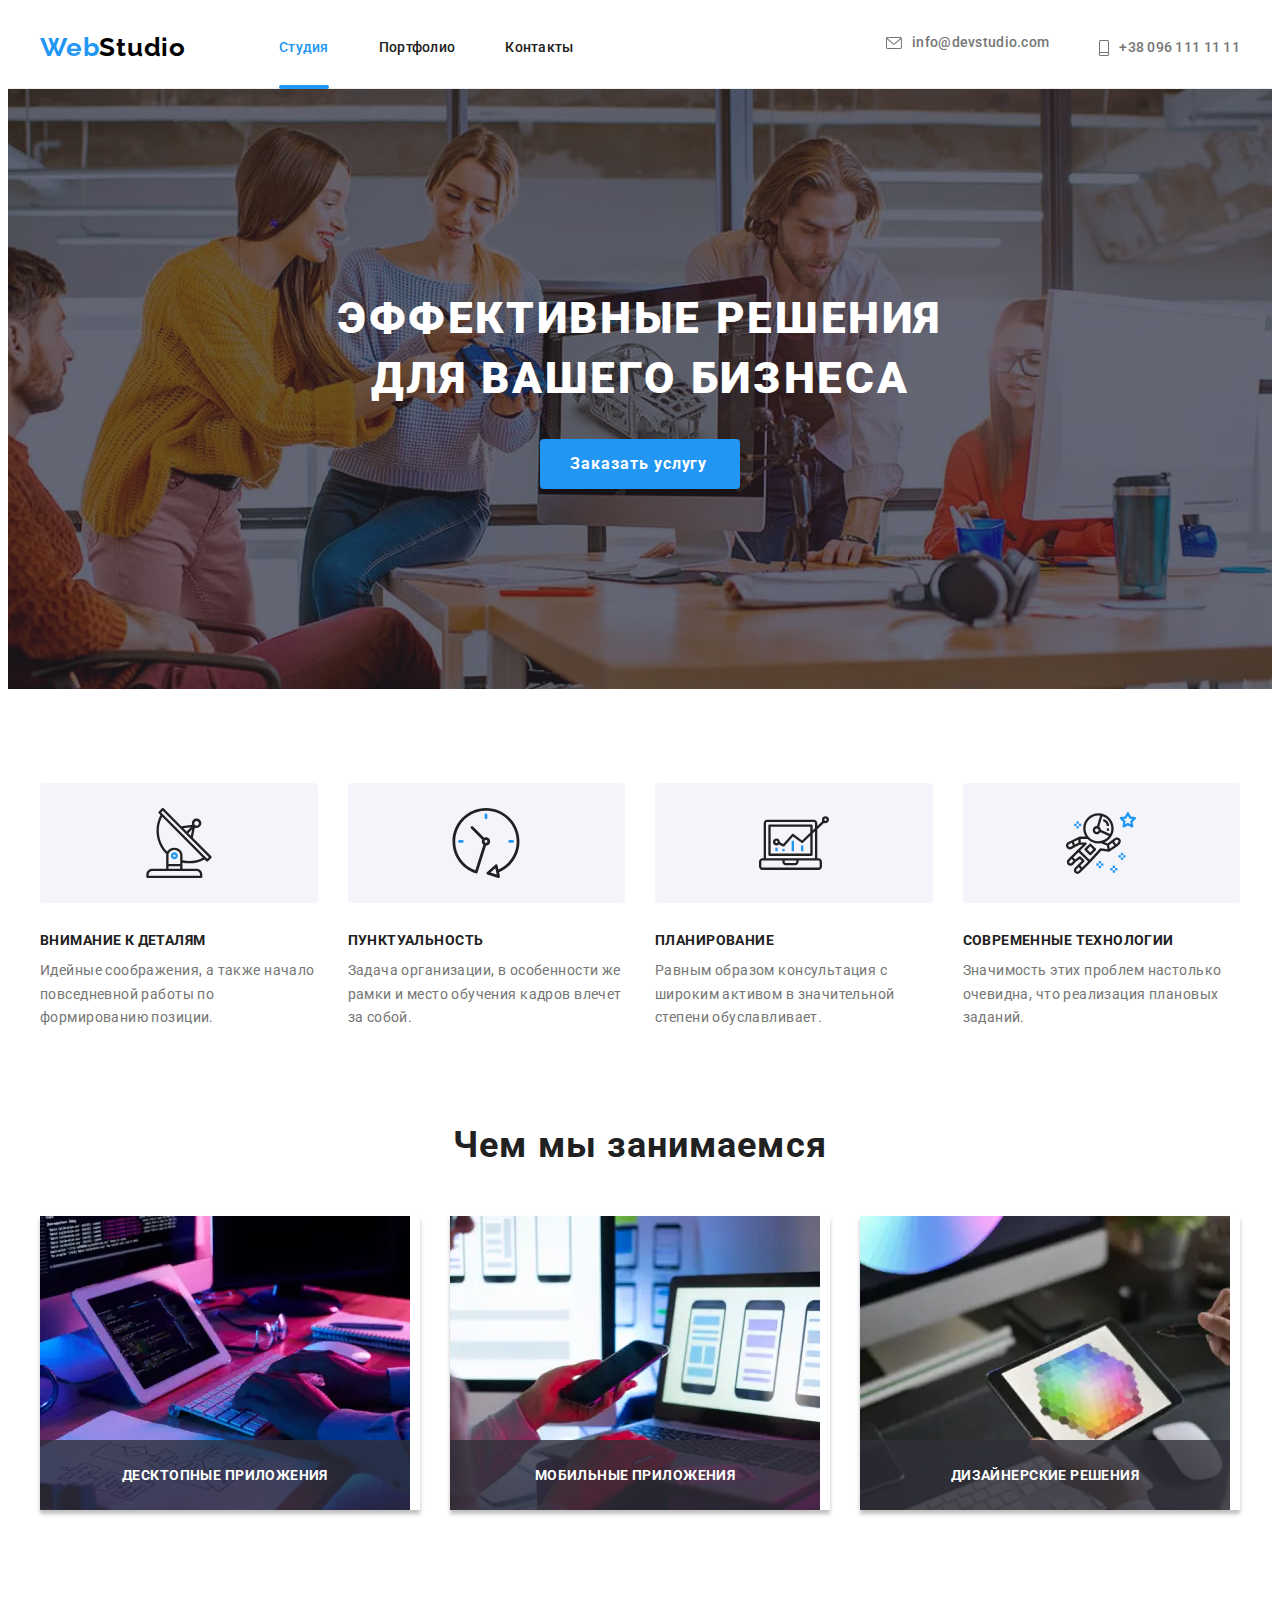
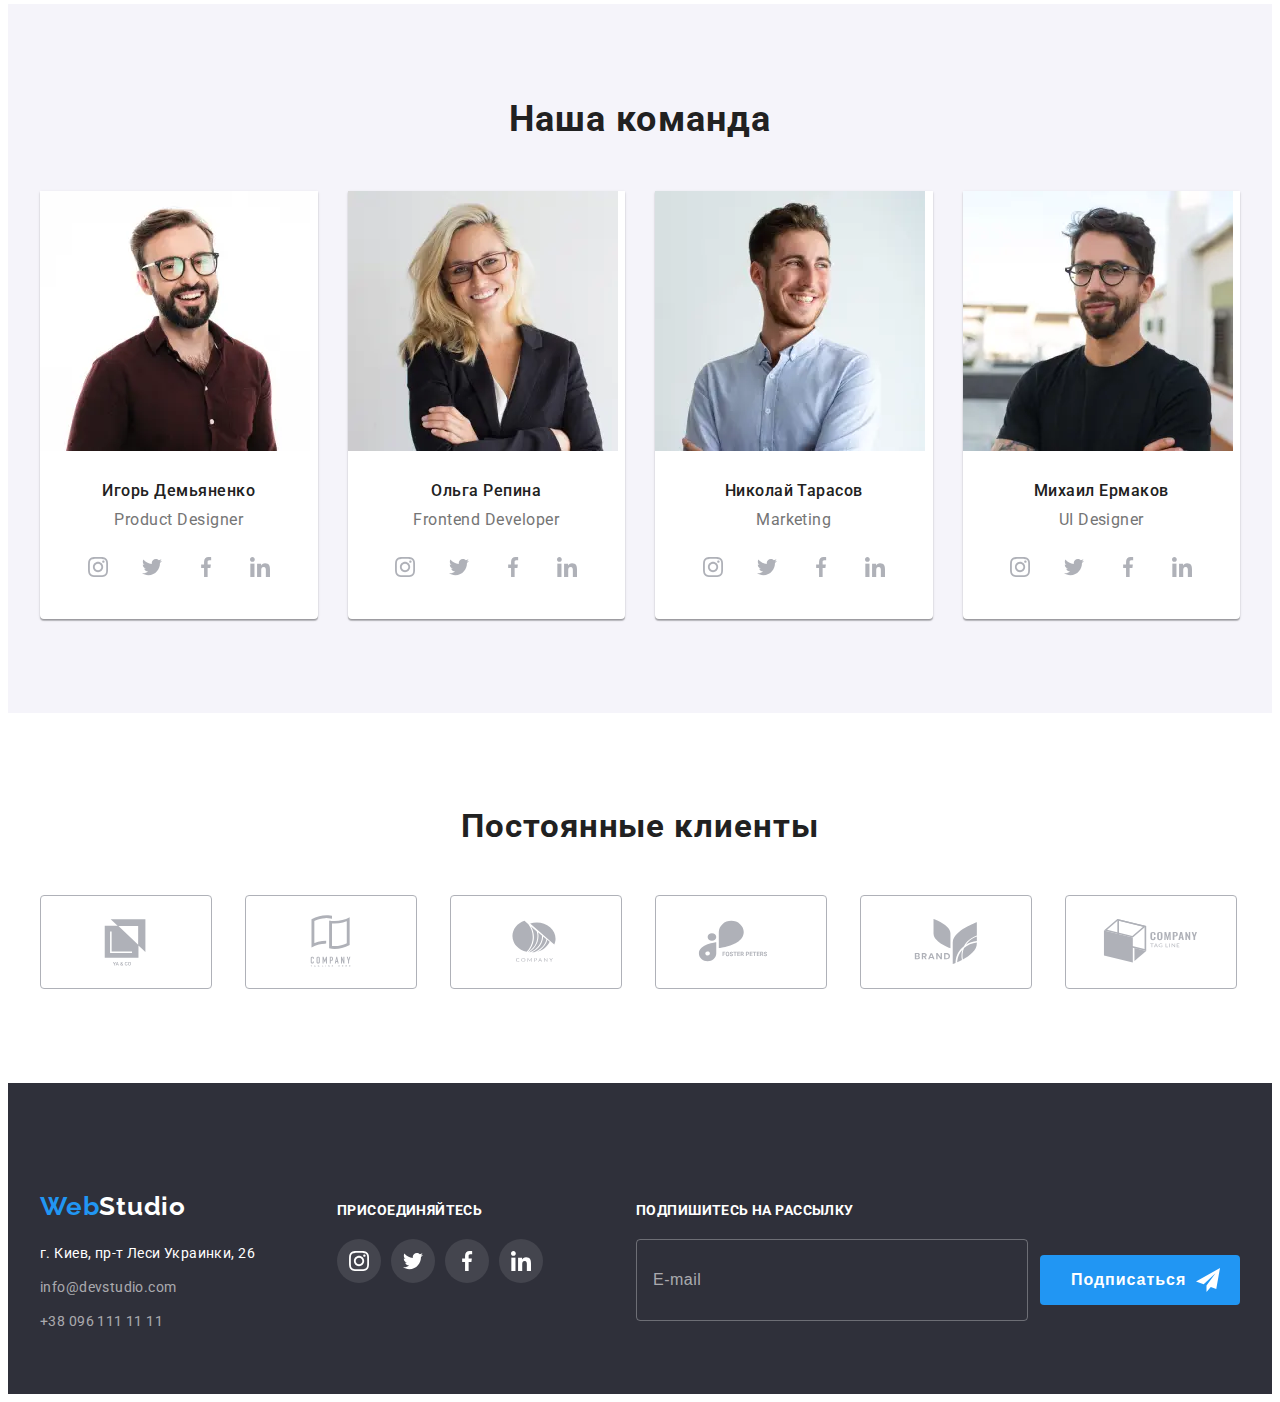
==== commit a89c169a: "Добавляет адаптацию сайта" ====
--- a/index.html
+++ b/index.html
@@ -561,7 +561,7 @@
             </address>
         </div>
         <div class="footer-right-side">
-            <h2 class="footer-right-side-title">присоединяйтесь</h2>
+            <h2 class="footer-item-title">присоединяйтесь</h2>
             <ul class="social-list list">
                 <li class="social-list-item">
                     <a href="" class="social-list-link-dark">
@@ -594,7 +594,7 @@
             </ul>
         </div>
         <div class="footer-subscribe-side">
-            <p class="footer-right-side-title">Подпишитесь на рассылку</p>
+            <p class="footer-item-title footer-subscribe-title">Подпишитесь на рассылку</p>
             <form class="footer-subcribe-form">
                 <input class="footer-subcribe-input" type="email" name="email-for-subscription" placeholder="E-mail" />
                 <button class="footer-subscribe-button" type="submit">
@@ -608,7 +608,7 @@
     </div>
    </footer>
 <!-- MODAL -->
-   <!-- <div class="backdrop is-hidden" data-modal>
+   <div class="backdrop is-hidden" data-modal>
        <div class="modal">
            <button type="button" class="modal-btn-close" data-modal-close>
                 <svg class="modal-btn-close-icon" width="18" height="18">
@@ -656,9 +656,9 @@
             <button type="submit" class="modal-contacts-form-btm">Отправить</button>
            </form>
        </div>
-   </div> -->
+   </div>
 
    <script src="./js/menu.js"></script>
-    <!-- <script src="./js/modal.js"></script> -->
+   <script src="./js/modal.js"></script>
 </body>
 </html>--- a/css/main.min.css
+++ b/css/main.min.css
@@ -1 +1 @@
-:root{--primary-font: "Roboto", sans-serif;--secondary-font: "Raleway", sans-serif;--accent-color: #2196F3;--logo-light-them-color: #000000;--logo-dark-them-color: #FFFFFF;--header-background-color: #FFFFFF;--hero-background-color: #C4C4C4;--our-advantages-background-color: #FFFFFF;--about-us-background-color: #FFFFFF;--our-team-background-color: #F5F4FA;--footer-background-color: #2F303A;--our-team-cards-background-color: #FFFFFF;--header-border-color: #ECECEC;--header-menu-link-color: #212121;--header-contacts-color: #757575;--hero-title-color: #FFFFFF;--sections-titles-color: #212121;--sections-text-color: #757575;--footer-text-adress-color: #FFFFFF;--footer-text-contacts-color: rgba(255, 255, 255, 0.6);--modal-btn-text-color: #FFFFFF;--modal-btn-background-hover-color: #188CE8;--portfolio-background-btn-color: #F5F4FA;--portfolio-background-hover-btn-color: #2196F3;--portfolio-cards-background-color: #FFFFFF;--portfolio-cards-border-color: #EEEEEE;--portfolio-text-btn-color: #212121;--portfolio-text-hover-btn-color: #FFFFFF;--icon-hover-fill: #FFFFFF;--icon-fill: #AFB1B8}.visually-hidden{position:absolute;width:1px;height:1px;margin:-1px;border:0;padding:0;white-space:nowrap;clip-path:inset(100%);clip:rect(0 0 0 0);overflow:hidden}.advantages-container,.modal-contacts-form-checkbox-lable,.modal-btn-close,.social-list-link-dark,.social-list-link{display:flex;justify-content:center;align-items:center}body{font-family:"Roboto",sans-serif}.list{list-style:none}.link{text-decoration:none}h1,h2,h3,p{margin-top:0;margin-bottom:0}img{display:block;max-width:100%;height:auto}ul,ol{margin-top:0;margin-bottom:0;padding-left:0}.container{width:100%;padding-left:15px;padding-right:15px}@media screen and (min-width: 480px){.container{width:480px;margin:0 auto}}@media screen and (min-width: 768px){.container{width:768px}}@media screen and (min-width: 1200px){.container{width:1200px}}@media screen and (max-width: 1199px){.section{padding-top:60px;padding-bottom:60px}}@media screen and (min-width: 1200px){.section{padding-top:94px;padding-bottom:94px}}@media screen and (max-width: 767px){.mobile-menu{position:fixed;top:0;left:0;width:100%;height:100%;background-color:#fff;opacity:0;visibility:hidden;pointer-events:none;transition:opacity 250ms cubic-bezier(0.4, 0, 0.2, 1),visibility 250ms cubic-bezier(0.4, 0, 0.2, 1)}.mobile-menu.is-open{opacity:1;visibility:visible;pointer-events:auto}.mobile-menu__container{position:relative;padding-top:48px;padding-bottom:48px;display:flex;flex-direction:column;justify-content:space-between;height:100%}.mobile-menu__close-btn{position:absolute;top:10px;right:15px;border:none;background-color:rgba(0,0,0,0);padding:0;line-height:0;fill:#212121}.mobile-menu__close-btn:hover,.mobile-menu__close-btn:focus{fill:var(--accent-color)}.mobile-menu__link.current{color:var(--accent-color)}.mobile-menu__link{font-family:var(---primary-font);font-weight:500;font-size:40px;line-height:1.18;letter-spacing:.02em;color:#212121}.mobile-menu__item:not(:last-child){margin-bottom:32px}.mobile-menu-contacts{margin-bottom:64px}.mobile-menu-contacts__list:not(:last-child){margin-bottom:32px}.mobile-menu-contacts__phone{font-family:var(---primary-font);font-weight:500;font-size:34px;line-height:1.18;letter-spacing:.02em;color:var(--accent-color)}.mobile-menu-contacts__mail{font-family:var(---primary-font);font-weight:500;font-size:24px;line-height:1.17;letter-spacing:.02em;color:#757575}.mobile-menu-social-list{display:flex;justify-content:left;flex-wrap:wrap}.mobile-menu-social-list__item:not(:last-child){margin-right:20px}.mobile-menu-social-list__item{position:relative}.mobile-menu-social-list__item:not(:last-child)::after{position:absolute;display:block;right:-10px;top:0;content:"";width:1px;height:100%;background-color:rgba(33,33,33,.2)}.mobile-menu-social-list__link{font-family:var(---primary-font);font-weight:500;font-size:18px;line-height:1.22;letter-spacing:.02em;color:var(--accent-color)}}@media screen and (min-width: 768px){.mobile-menu{display:none}}.modal-btn{font-family:var(--primary-font);font-size:16px;font-weight:700;line-height:1.875;display:flex;align-items:center;text-align:center;letter-spacing:.06em;cursor:pointer;min-width:200px;padding:10px 30px;border:none;border-radius:4px;margin:0 auto;color:var(--modal-btn-text-color);background-color:var(--accent-color);box-shadow:0px 4px 4px rgba(0,0,0,.15);transition:background-color 250ms cubic-bezier(0.4, 0, 0.2, 1)}.modal-btn:hover,.modal-btn:focus{background-color:var(--modal-btn-background-hover-color)}.title{margin-bottom:50px}.logo_them_light{font-family:var(--secondary-font);font-size:26px;font-weight:700;line-height:1.1923076923;letter-spacing:.03em;color:var(--logo-light-them-color)}.logo_them_dark{font-family:var(--secondary-font);font-size:26px;font-weight:700;line-height:1.1923076923;letter-spacing:.03em;color:var(--logo-dark-them-color)}.logo-icon{color:var(--accent-color)}@media screen and (min-width: 768px){.logo_them_light{margin-right:88px}}@media screen and (min-width: 1200px){.logo_them_light{margin-right:93px}}.social-list{display:flex;justify-content:center}.social-list-link{width:44px;height:44px;border-radius:50%;background-color:var(--our-team-cards-background-color);transition:background-color 250ms cubic-bezier(0.4, 0, 0.2, 1)}.social-list-link:hover,.social-list-link:focus{background-color:var(--accent-color)}.social-list-item:not(:last-child){margin-right:10px}.social-list-icon{fill:var(--icon-fill);transition:fill 250ms cubic-bezier(0.4, 0, 0.2, 1)}.social-list-link:hover .social-list-icon,.social-list-link:focus .social-list-icon{fill:var(--icon-hover-fill)}.social-list-icon-dark{fill:#fff}.social-list-link-dark{width:44px;height:44px;border-radius:50%;background-color:rgba(255,255,255,.1);transition:background-color 250ms cubic-bezier(0.4, 0, 0.2, 1)}.social-list-link-dark:hover,.social-list-link-dark:focus{background-color:var(--accent-color)}.backdrop{position:fixed;top:0;left:0;width:100%;height:100%;background-color:rgba(0,0,0,.2);transition:opacity 250ms cubic-bezier(0.4, 0, 0.2, 1),visibility 250ms cubic-bezier(0.4, 0, 0.2, 1)}.backdrop.is-hidden{opacity:0;visibility:hidden;pointer-events:none}.modal{position:absolute;top:50%;left:50%;transform:translate(-50%, -50%);width:528px;height:581px;padding:40px;background-color:#fff}.modal-btn-close{position:absolute;top:8px;right:8px;width:30px;height:30px;padding:0;border:1px solid rgba(0,0,0,.1);border-radius:50%;background-color:rgba(0,0,0,0);cursor:pointer}.modal-btn-close-icon{fill:#000}.modal-btn-close:hover .modal-btn-close-icon,.modal-btn-close:focus .modal-btn-close-icon{fill:var(--accent-color)}.modal-contacts-form{display:flex;flex-direction:column}.modal-contacts-form-title{margin-bottom:12px;font-family:var(--primary-font);font-weight:700;font-size:20px;line-height:1.15;text-align:center;letter-spacing:.03em;color:#212121}.modal-contacts-form-field{margin-bottom:10px}.modal-contacts-form-field-last{margin-bottom:20px}.modal-contacts-form-input{width:100%;height:40px;padding-left:42px;border:1px solid rgba(33,33,33,.2);border-radius:4px;transition:border-color 250ms cubic-bezier(0.4, 0, 0.2, 1)}.modal-contacts-form-input:focus{outline:none;border-color:var(--accent-color)}.modal-contacts-form-field-key{display:block;margin-bottom:4px;font-family:var(--primary-font);font-size:12px;line-height:1.17;letter-spacing:.01em;color:var(--sections-text-color)}.modal-contacts-form-wrapper{position:relative;display:block}.modal-contacts-form-icon{position:absolute;left:12px;top:50%;transform:translateY(-50%);fill:#212121;transition:fill 250ms cubic-bezier(0.4, 0, 0.2, 1)}.modal-contacts-form-input:focus+.modal-contacts-form-icon{fill:var(--accent-color)}.modal-contacts-form-message{display:block;width:100%;height:120px;border:1px solid rgba(33,33,33,.2);border-radius:4px;resize:none;padding:12px 16px;transition:border-color 250ms cubic-bezier(0.4, 0, 0.2, 1)}.modal-contacts-form-message:focus{outline:none;border-color:var(--accent-color)}.modal-contacts-form-message::placeholder{font-family:var(--primary-font);font-size:12px;line-height:1.17;letter-spacing:.01em;color:rgba(117,117,117,.5)}.modal-contacts-form-checkbox-lable{flex-wrap:wrap;font-family:var(--primary-font);font-size:14px;line-height:1.71;letter-spacing:.03em;color:#757575;margin-bottom:30px}.modal-contacts-form-checkbox-lable::before{content:"";display:block;width:16px;height:15px;border:2px solid #212121;border-radius:2px;margin-right:7px;cursor:pointer}.modal-contacts-form-checkbox:checked+.modal-contacts-form-checkbox-lable::before{background-color:var(--accent-color);border:none;background-image:url(../images/modal/vector.svg);background-repeat:no-repeat;background-size:auto auto;background-position:50% 50%}.modal-contacts-form-checkbox:focus+.modal-contacts-form-checkbox-lable::before{border-color:var(--accent-color)}.modal-contacts-form-checkbox-icon{fill:rgba(0,0,0,0);border:2px solid #212121;border-radius:4px;cursor:pointer;margin-right:7px;transition:border 250ms cubic-bezier(0.4, 0, 0.2, 1),fill 250ms cubic-bezier(0.4, 0, 0.2, 1)}.modal-contacts-form-btm{min-width:200px;align-self:center;padding:10px 56px;font-weight:700;font-size:16px;line-height:1.88;letter-spacing:.06em;color:var(--modal-btn-text-color);background-color:var(--accent-color);cursor:pointer;border-color:rgba(0,0,0,0);border-radius:4px;transition:background-color var(--transition-data);box-shadow:0px 4px 4px rgba(0,0,0,.15)}.modal-contacts-form-btm:hover,.modal-contacts-form-btm:focus{background-color:var(--modal-btn-background-hover-color)}.modal-form-rules-link{color:var(--accent-color)}.header{background-color:var(--header-background-color);border-bottom:1px solid var(--header-border-color)}.header__container{display:flex;align-items:center;justify-content:space-between}@media screen and (max-width: 767px){.header{padding-top:10px;padding-bottom:10px}.menu{display:none}.header-contacts{display:none}.mobile-menu-btm{border:none;background:rgba(0,0,0,0);padding:0;line-height:0;fill:#212121;cursor:pointer}.mobile-menu-btm:hover,.mobile-menu-btm:focus{fill:var(--accent-color)}}@media screen and (min-width: 768px){.mobile-menu-btm{display:none}.menu{display:block}.navigation{display:flex;align-items:center}.menu{display:flex;align-items:center}.menu .menu__link.current{color:var(--accent-color)}.menu__item:not(:last-child){margin-right:50px}.list-item:not(:last-child){padding-bottom:10px}.current{position:relative}.current::after{position:absolute;display:block;left:0;bottom:-1px;content:"";width:100%;height:4px;border-radius:2px;background-color:var(--accent-color)}.menu__link{display:block;padding:32px 0;font-weight:500;font-size:14px;line-height:1.14;letter-spacing:.02em;color:var(--header-menu-link-color);transition:color 250ms cubic-bezier(0.4, 0, 0.2, 1)}.menu__link:hover,.menu__link:focus{color:var(--accent-color)}.header-mail:hover,.header-mail:focus,.header-phone:hover,.header-phone:focus{color:var(--accent-color)}.header-mail,.header-phone{font-weight:500;font-size:12px;line-height:1.17;letter-spacing:.02em;color:var(--header-contacts-color);transition:color 250ms cubic-bezier(0.4, 0, 0.2, 1)}.contacts-link{display:flex;align-items:center}.header-contacts__icon{margin-right:10px;fill:currentColor}.contacts-link:hover .header-contacts__icon,.contacts-link:focus .header-contacts__icon{fill:currentColor}}@media screen and (min-width: 1200px){.header-contacts{display:flex;align-items:center}.list-item:not(:last-child){padding-bottom:0px;margin-right:50px}.header-mail,.header-phone{font-size:14px;line-height:1.14}}.hero{background-color:var(--hero-background-color);padding-top:118px;padding-bottom:118px;margin:0 auto;text-align:center;background-image:linear-gradient(rgba(47, 48, 58, 0.4), rgba(47, 48, 58, 0.4)),url(../images/hero-section/hero-bg-mobile.jpg);background-repeat:no-repeat;background-size:cover;background-position:50% 50%}@media(min-device-pixel-ratio: 2),(min-resolution: 192dpi),(min-resolution: 2dppx){.hero{background-image:linear-gradient(rgba(47, 48, 58, 0.4), rgba(47, 48, 58, 0.4)),url(../images/hero-section/hero-bg-mobile@2x.jpg)}}.hero__title{font-family:var(--primary-font);font-weight:900;font-size:26px;line-height:1.62;text-align:center;letter-spacing:.06em;text-transform:uppercase;color:var(--hero-title-color);margin:0 auto 30px auto;width:360px}@media screen and (min-width: 768px){.hero{background-image:linear-gradient(rgba(47, 48, 58, 0.4), rgba(47, 48, 58, 0.4)),url(../images/hero-section/hero-bg-tablet.jpg)}}@media screen and (min-width: 768px)and (min-device-pixel-ratio: 2),screen and (min-width: 768px)and (min-resolution: 192dpi),screen and (min-width: 768px)and (min-resolution: 2dppx){.hero{background-image:linear-gradient(rgba(47, 48, 58, 0.4), rgba(47, 48, 58, 0.4)),url(../images/hero-section/hero-bg-tablet@2x.jpg)}}@media screen and (min-width: 1200px){.hero{padding-top:200px;padding-bottom:200px;background-image:linear-gradient(rgba(47, 48, 58, 0.4), rgba(47, 48, 58, 0.4)),url(../images/hero-section/hero-bg-desktop.jpg);max-width:1600px}}@media screen and (min-width: 1200px)and (min-device-pixel-ratio: 2),screen and (min-width: 1200px)and (min-resolution: 192dpi),screen and (min-width: 1200px)and (min-resolution: 2dppx){.hero{background-image:linear-gradient(rgba(47, 48, 58, 0.4), rgba(47, 48, 58, 0.4)),url(../images/hero-section/hero-bg-desktop@2x.jpg)}}@media screen and (min-width: 1200px){.hero__title{font-size:44px;line-height:1.36;width:700px}}.advantages{background-color:var(--our-advantages-background-color)}.advantages-list__item{width:100%}.advantages-list__item:not(:last-child){margin-bottom:30px}.advantages__title{font-family:var(--primary-font);text-align:center;font-weight:700;font-size:14px;line-height:1.14;letter-spacing:.03em;text-transform:uppercase;color:var(--sections-titles-color);margin-bottom:10px}.advantages__text{font-family:var(--primary-font);font-size:14px;line-height:1.71;letter-spacing:.03em;color:var(--sections-text-color)}.advantages-container{background-color:#f5f4fa;width:100%;height:120px;margin-bottom:30px;border-radius:4px}@media screen and (min-width: 768px){.advantages-list{display:flex;flex-wrap:wrap}}@media screen and (min-width: 768px)and (max-width: 1199px){.advantages-list__item{width:calc((100% - 30px)/2)}.advantages-list__item:not(:nth-child(2n)){margin-right:30px}}@media screen and (min-width: 768px){.advantages__title{text-align:left}}@media screen and (min-width: 1200px){.advantages-list__item{width:calc((100% - 90px)/4)}.advantages-list__item:not(:last-child){margin-right:30px}}@media screen and (max-width: 1199px){.about{display:none}}@media screen and (min-width: 1200px){.about__item{display:flex;flex-wrap:wrap}.about__cards{position:relative;flex-basis:calc((100% - 60px)/3);box-shadow:0px 4px 4px rgba(0,0,0,.25)}.about__cards:not(:nth-child(3n)){margin-right:30px}.about__cards:not(:nth-last-child(-n+3)){margin-bottom:30px}.about{background-color:var(--about-us-background-color);padding-top:0}.about__title{font-family:var(--primary-font);font-weight:700;font-size:36px;line-height:1.17;text-align:center;letter-spacing:.03em;color:var(--sections-titles-color)}.about-projects{position:absolute;bottom:0;left:0;display:flex;justify-content:center;align-items:center;width:370px;height:70px;background-color:rgba(47,48,58,.8)}.about-projects__title{font-family:var(--primary-font);font-weight:700;font-size:14px;line-height:1.14;letter-spacing:.03em;text-transform:uppercase;color:#fff}}.our-team{display:flex;flex-wrap:wrap;justify-content:center}.team{background-color:var(--our-team-background-color)}.team-cards{background-color:var(--our-team-cards-background-color);border-radius:0 0 4px 4px;box-shadow:0px 1px 3px rgba(0,0,0,.12),0px 1px 1px rgba(0,0,0,.14),0px 2px 1px rgba(0,0,0,.2)}.team-cards:not(last-child){margin-bottom:30px}.team-cards-content{padding-top:30px;padding-bottom:24px}.team-title{font-family:var(--primary-font);font-weight:700;font-size:36px;line-height:1.17;text-align:center;letter-spacing:.03em;color:var(--sections-titles-color)}.team-title-name{font-family:var(--primary-font);font-weight:500;font-size:16px;line-height:1.19;text-align:center;letter-spacing:.03em;color:var(--sections-titles-color);margin-bottom:10px}.team-position{font-family:var(--primary-font);font-size:16px;line-height:1.19;text-align:center;letter-spacing:.03em;color:var(--sections-text-color);margin-bottom:16px}@media screen and (min-width: 768px){.team-cards{width:354px;flex-basis:calc((100% - 30px)/2)}.team-cards:not(:nth-child(2n)){margin-right:30px}.team-cards:not(:nth-last-child(-n+2)){margin-bottom:30px}}@media screen and (min-width: 1200px){.team-cards{width:270px;flex-basis:calc((100% - 90px)/4)}.team-cards:not(:nth-child(4n)){margin-right:30px}.team-cards:not(:nth-last-child(-n+4)){margin-bottom:30px}.team-cards-content{padding-bottom:30px}}.clients-title{font-family:var(--primary-font);font-weight:700;font-size:28px;line-height:1.18;text-align:center;letter-spacing:.03em;color:var(--sections-titles-color)}.clients-list{display:flex;flex-wrap:wrap}.clients-list-link{display:flex;justify-content:center;align-items:center;height:92px;border:solid 1px #afb1b8;border-radius:4px;background-color:var(--our-team-cards-background-color);color:#afb1b8;transition:color 250ms cubic-bezier(0.4, 0, 0.2, 1),border 250ms cubic-bezier(0.4, 0, 0.2, 1)}.clients-list-link:hover,.clients-list-link:focus{border:solid 1px var(--accent-color);color:var(--accent-color)}.clients-list-icon{fill:currentColor}.clients-list-link:hover .clients-list-icon,.clients-list-link:focus .clients-list-icon{fill:currentColor}@media screen and (max-width: 767px){.clients-list-link{width:210px}.clients-list-item{flex-basis:calc((100% - 30px)/2)}.clients-list-item:not(:nth-child(2n)){margin-right:30px}.clients-list-item:not(:nth-last-child(-n+2)){margin-bottom:30px}}@media screen and (min-width: 768px)and (max-width: 1199px){.clients-list-link{width:226px}.clients-list-item{flex-basis:calc((100% - 60px)/3)}.clients-list-item:not(:nth-child(3n)){margin-right:30px}.clients-list-item:not(:nth-last-child(-n+3)){margin-bottom:30px}}@media screen and (min-width: 1200px){.clients-title{font-size:33px;line-height:1.17}.clients-list-link{width:170px}.clients-list-item{flex-basis:calc((100% - 150px)/6)}.clients-list-item:not(:nth-child(6n)){margin-right:30px}.clients-list-item:not(:nth-last-child(-n+6)){margin-bottom:30px}}.footer{background-color:var(--footer-background-color);padding-top:60px;padding-bottom:60px}.footer-address{margin-top:20px;font-style:normal}.address-item:not(:last-child){margin-bottom:10px}.footer-maps{font-family:var(--primary-font);font-size:14px;line-height:1.71;letter-spacing:.03em;color:var(--footer-text-adress-color);transition:color 250ms cubic-bezier(0.4, 0, 0.2, 1)}.footer-maps:hover,.footer-maps:focus{color:var(--accent-color)}.footer-mail,.footer-phone{font-family:var(--primary-font);font-size:14px;line-height:1.71;letter-spacing:.03em;color:var(--footer-text-contacts-color);transition:color 250ms cubic-bezier(0.4, 0, 0.2, 1)}.footer-mail:hover,.footer-mail:focus,.footer-phone:hover,.footer-phone:focus{color:var(--accent-color)}.footer-right-side-title{font-family:var(--primary-font);font-weight:700;font-size:14px;line-height:1.14;letter-spacing:.03em;text-transform:uppercase;color:#fff;margin-bottom:20px}.footer-subcribe-input{height:50px;padding:15px 16px;color:#fff;background-color:rgba(0,0,0,0);border:1px solid rgba(255,255,255,.3);border-radius:4px}.footer-subcribe-input::placeholder{font-size:16px;line-height:1.25;letter-spacing:.03em;color:rgba(255,255,255,.6)}.footer-subscribe-button{min-width:200px;height:50px;display:flex;align-items:center;margin:0 auto;padding-left:29px;font-weight:700;font-size:16px;line-height:1.88;letter-spacing:.06em;color:#fff;background-color:var(--accent-color);cursor:pointer;border-color:rgba(0,0,0,0);border-radius:4px;transition:background-color 250ms cubic-bezier(0.4, 0, 0.2, 1)}.footer-subscribe-button:hover,.footer-subscribe-button:focus{background-color:#188ce8}.footer-subscribe-button-icon{margin-left:10px;fill:#fff}@media screen and (max-width: 767px){.container-footer{text-align:center}.footer-left-side{margin-bottom:60px}.footer-right-side{margin-bottom:60px}.footer-subcribe-input{width:450px;margin-bottom:20px}}@media screen and (min-width: 768px){.container-footer{display:flex;align-items:baseline;justify-content:space-around;text-align:center;flex-wrap:wrap}.footer-subcribe-input{width:450px;margin-bottom:20px}.footer-right-side-title{margin-top:60px}}@media screen and (min-width: 1200px){.container-footer{text-align:start;flex-wrap:nowrap}.footer-left-side{flex-grow:1;margin-right:70px}.footer-right-side{margin-right:93px}.footer-subcribe-form{display:flex;align-items:center}.footer-subcribe-input{width:358px;margin-right:12px;margin-bottom:0}.footer-subscribe-button{align-items:center}.footer-right-side-title{margin-top:0}}.portfolio-menu-btn{font-family:var(--primary-font);font-weight:500;font-size:16px;line-height:1.63;text-align:center;letter-spacing:.03em;color:var --portfolio-text-btn-color;background-color:var(--portfolio-background-btn-color);cursor:pointer;padding:5px 20px;border:none;border-radius:4px;transition:color 250ms cubic-bezier(0.4, 0, 0.2, 1),background-color 250ms cubic-bezier(0.4, 0, 0.2, 1),box-shadow 250ms cubic-bezier(0.4, 0, 0.2, 1)}.portfolio-menu-btn:hover,.portfolio-menu-btn:focus{color:var(--portfolio-text-hover-btn-color);background-color:var(--portfolio-background-hover-btn-color);box-shadow:0px 4px 4px rgba(0,0,0,.25)}.container-btm{display:flex;flex-wrap:wrap;justify-content:center;margin-bottom:50px}.container-menu-btm:not(:last-child){margin-right:10px}.portfolio-item{display:flex;flex-wrap:wrap}.portfolio-cards{background-color:var(--portfolio-cards-background-color);flex-basis:calc((100% - 60px)/3)}.portfolio-cards:not(:nth-child(3n)){margin-right:30px}.portfolio-cards:not(:nth-last-child(-n+3)){margin-bottom:30px}.portfolio-cards-content{padding-top:20px;padding-bottom:20px;padding-left:25px;padding-right:25px;border:1px solid var(--portfolio-cards-border-color);border-top:none}.portfolio-project-name{font-family:var(--primary-font);font-weight:700;font-size:18px;line-height:2;letter-spacing:.06em;color:var(--sections-titles-color);margin-bottom:5px}.portfolio-project-description{font-family:var(--primary-font);font-size:16px;line-height:1.88;letter-spacing:.03em;color:var(--sections-text-color)}.portfolio-list-link{display:block;text-decoration:none;transition:box-shadow 250ms cubic-bezier(0.4, 0, 0.2, 1)}.portfolio-list-link:hover,.portfolio-list-link:focus{box-shadow:0px 1px 1px rgba(0,0,0,.12),0px 4px 4px rgba(0,0,0,.06),1px 4px 6px rgba(0,0,0,.16)}.portfolio-project-wrapper{position:relative;overflow:hidden}.portfolio-project-overlay{position:absolute;top:0;left:0;width:100%;height:100%;font-family:var(--primary-font);font-size:18px;line-height:1.56;letter-spacing:.03em;padding:63px 24px;overflow:auto;color:#fff;background-color:rgba(33,150,243,.9);transform:translateY(100%);transition:transform 250ms cubic-bezier(0.4, 0, 0.2, 1)}.portfolio-list-link:hover .portfolio-project-overlay,.portfolio-list-link:focus .portfolio-project-overlay{transform:translateY(0%)}/*# sourceMappingURL=main.min.css.map */+:root{--primary-font: "Roboto", sans-serif;--secondary-font: "Raleway", sans-serif;--accent-color: #2196F3;--logo-light-them-color: #000000;--logo-dark-them-color: #FFFFFF;--header-background-color: #FFFFFF;--hero-background-color: #C4C4C4;--our-advantages-background-color: #FFFFFF;--about-us-background-color: #FFFFFF;--our-team-background-color: #F5F4FA;--footer-background-color: #2F303A;--our-team-cards-background-color: #FFFFFF;--header-border-color: #ECECEC;--header-menu-link-color: #212121;--header-contacts-color: #757575;--hero-title-color: #FFFFFF;--sections-titles-color: #212121;--sections-text-color: #757575;--footer-text-adress-color: #FFFFFF;--footer-text-contacts-color: rgba(255, 255, 255, 0.6);--modal-btn-text-color: #FFFFFF;--modal-btn-background-hover-color: #188CE8;--portfolio-background-btn-color: #F5F4FA;--portfolio-background-hover-btn-color: #2196F3;--portfolio-cards-background-color: #FFFFFF;--portfolio-cards-border-color: #EEEEEE;--portfolio-text-btn-color: #212121;--portfolio-text-hover-btn-color: #FFFFFF;--icon-hover-fill: #FFFFFF;--icon-fill: #AFB1B8}.visually-hidden{position:absolute;width:1px;height:1px;margin:-1px;border:0;padding:0;white-space:nowrap;clip-path:inset(100%);clip:rect(0 0 0 0);overflow:hidden}.advantages-container,.modal-contacts-form-checkbox-lable,.modal-btn-close,.social-list-link-dark,.social-list-link{display:flex;justify-content:center;align-items:center}body{font-family:"Roboto",sans-serif}.list{list-style:none}.link{text-decoration:none}h1,h2,h3,p{margin-top:0;margin-bottom:0}img{display:block;max-width:100%;height:auto}ul,ol{margin-top:0;margin-bottom:0;padding-left:0}.container{width:100%;padding-left:15px;padding-right:15px}@media screen and (min-width: 480px){.container{width:480px;margin:0 auto}}@media screen and (min-width: 768px){.container{width:768px}}@media screen and (min-width: 1200px){.container{width:1200px}}@media screen and (max-width: 1199px){.section{padding-top:60px;padding-bottom:60px}}@media screen and (min-width: 1200px){.section{padding-top:94px;padding-bottom:94px}}@media screen and (max-width: 767px){.mobile-menu{position:fixed;top:0;left:0;width:100%;height:100%;z-index:999;background-color:#fff;opacity:0;visibility:hidden;pointer-events:none;transition:opacity 250ms cubic-bezier(0.4, 0, 0.2, 1),visibility 250ms cubic-bezier(0.4, 0, 0.2, 1)}.mobile-menu.is-open{opacity:1;visibility:visible;pointer-events:auto}.mobile-menu__container{position:relative;padding-top:48px;padding-bottom:48px;display:flex;flex-direction:column;justify-content:space-between;height:100%}.mobile-menu__close-btn{position:absolute;top:10px;right:15px;border:none;background-color:rgba(0,0,0,0);padding:0;line-height:0;fill:#212121}.mobile-menu__close-btn:hover,.mobile-menu__close-btn:focus{fill:var(--accent-color)}.mobile-menu__link.current{color:var(--accent-color)}.mobile-menu__link{font-family:var(---primary-font);font-weight:500;font-size:40px;line-height:1.18;letter-spacing:.02em;color:#212121}.mobile-menu__item:not(:last-child){margin-bottom:32px}.mobile-menu-contacts{margin-bottom:64px}.mobile-menu-contacts__list:not(:last-child){margin-bottom:32px}.mobile-menu-contacts__phone{font-family:var(---primary-font);font-weight:500;font-size:34px;line-height:1.18;letter-spacing:.02em;color:var(--accent-color)}.mobile-menu-contacts__mail{font-family:var(---primary-font);font-weight:500;font-size:24px;line-height:1.17;letter-spacing:.02em;color:#757575}.mobile-menu-social-list{display:flex;justify-content:left;flex-wrap:wrap}.mobile-menu-social-list__item:not(:last-child){margin-right:20px}.mobile-menu-social-list__item{position:relative}.mobile-menu-social-list__item:not(:last-child)::after{position:absolute;display:block;right:-10px;top:0;content:"";width:1px;height:100%;background-color:rgba(33,33,33,.2)}.mobile-menu-social-list__link{font-family:var(---primary-font);font-weight:500;font-size:18px;line-height:1.22;letter-spacing:.02em;color:var(--accent-color)}}@media screen and (min-width: 768px){.mobile-menu{display:none}}.modal-btn{font-family:var(--primary-font);font-size:16px;font-weight:700;line-height:1.875;display:flex;align-items:center;text-align:center;letter-spacing:.06em;cursor:pointer;min-width:200px;padding:10px 30px;border:none;border-radius:4px;margin:0 auto;color:var(--modal-btn-text-color);background-color:var(--accent-color);box-shadow:0px 4px 4px rgba(0,0,0,.15);transition:background-color 250ms cubic-bezier(0.4, 0, 0.2, 1)}.modal-btn:hover,.modal-btn:focus{background-color:var(--modal-btn-background-hover-color)}.title{margin-bottom:30px}@media screen and (min-width: 1200px){.title{margin-bottom:50px}}.logo_them_light{font-family:var(--secondary-font);font-size:26px;font-weight:700;line-height:1.1923076923;letter-spacing:.03em;color:var(--logo-light-them-color)}.logo_them_dark{font-family:var(--secondary-font);font-size:26px;font-weight:700;line-height:1.1923076923;letter-spacing:.03em;color:var(--logo-dark-them-color)}.logo-icon{color:var(--accent-color)}@media screen and (min-width: 768px){.logo_them_light{margin-right:88px}}@media screen and (min-width: 1200px){.logo_them_light{margin-right:93px}}.social-list{display:flex;justify-content:center}.social-list-link{width:44px;height:44px;border-radius:50%;background-color:var(--our-team-cards-background-color);transition:background-color 250ms cubic-bezier(0.4, 0, 0.2, 1)}.social-list-link:hover,.social-list-link:focus{background-color:var(--accent-color)}.social-list-item:not(:last-child){margin-right:10px}.social-list-icon{fill:var(--icon-fill);transition:fill 250ms cubic-bezier(0.4, 0, 0.2, 1)}.social-list-link:hover .social-list-icon,.social-list-link:focus .social-list-icon{fill:var(--icon-hover-fill)}.social-list-icon-dark{fill:#fff}.social-list-link-dark{width:44px;height:44px;border-radius:50%;background-color:rgba(255,255,255,.1);transition:background-color 250ms cubic-bezier(0.4, 0, 0.2, 1)}.social-list-link-dark:hover,.social-list-link-dark:focus{background-color:var(--accent-color)}.backdrop{position:fixed;top:0;left:0;width:100%;height:100%;background-color:rgba(0,0,0,.2);transition:opacity 250ms cubic-bezier(0.4, 0, 0.2, 1),visibility 250ms cubic-bezier(0.4, 0, 0.2, 1)}.backdrop.is-hidden{opacity:0;visibility:hidden;pointer-events:none}.modal{position:absolute;top:50%;left:50%;transform:translate(-50%, -50%);padding:40px;background-color:#fff}.modal-btn-close{position:absolute;top:8px;right:8px;width:30px;height:30px;padding:0;border:1px solid rgba(0,0,0,.1);border-radius:50%;background-color:rgba(0,0,0,0);cursor:pointer}.modal-btn-close-icon{fill:#000}.modal-btn-close:hover .modal-btn-close-icon,.modal-btn-close:focus .modal-btn-close-icon{fill:var(--accent-color)}@media screen and (max-width: 1199px){.modal{width:450px;height:609px}}@media screen and (min-width: 1200px){.modal{width:528px;height:581px}}.modal-contacts-form{display:flex;flex-direction:column}.modal-contacts-form-title{margin-bottom:12px;font-family:var(--primary-font);font-weight:700;font-size:20px;line-height:1.5;text-align:center;letter-spacing:.03em;color:#212121}.modal-contacts-form-field{margin-bottom:10px}.modal-contacts-form-field-last{margin-bottom:20px}.modal-contacts-form-input{width:100%;height:40px;padding-left:42px;border:1px solid rgba(33,33,33,.2);border-radius:4px;transition:border-color 250ms cubic-bezier(0.4, 0, 0.2, 1)}.modal-contacts-form-input:focus{outline:none;border-color:var(--accent-color)}.modal-contacts-form-field-key{display:block;margin-bottom:4px;font-family:var(--primary-font);font-size:12px;line-height:1.17;letter-spacing:.01em;color:var(--sections-text-color)}.modal-contacts-form-wrapper{position:relative;display:block}.modal-contacts-form-icon{position:absolute;left:12px;top:50%;transform:translateY(-50%);fill:#212121;transition:fill 250ms cubic-bezier(0.4, 0, 0.2, 1)}.modal-contacts-form-input:focus+.modal-contacts-form-icon{fill:var(--accent-color)}.modal-contacts-form-message{display:block;width:100%;height:120px;border:1px solid rgba(33,33,33,.2);border-radius:4px;resize:none;padding:12px 16px;transition:border-color 250ms cubic-bezier(0.4, 0, 0.2, 1)}.modal-contacts-form-message:focus{outline:none;border-color:var(--accent-color)}.modal-contacts-form-message::placeholder{font-family:var(--primary-font);font-size:12px;line-height:1.17;letter-spacing:.01em;color:rgba(117,117,117,.5)}.modal-contacts-form-checkbox-lable{flex-wrap:wrap;font-family:var(--primary-font);letter-spacing:.03em;color:#757575;margin-bottom:30px}.modal-contacts-form-checkbox-lable::before{content:"";display:block;width:16px;height:15px;border:2px solid #212121;border-radius:2px;margin-right:7px;cursor:pointer}.modal-contacts-form-checkbox:checked+.modal-contacts-form-checkbox-lable::before{background-color:var(--accent-color);border:none;background-image:url(../images/modal/vector.svg);background-repeat:no-repeat;background-size:auto auto;background-position:50% 50%}.modal-contacts-form-checkbox:focus+.modal-contacts-form-checkbox-lable::before{border-color:var(--accent-color)}.modal-contacts-form-checkbox-icon{fill:rgba(0,0,0,0);border:2px solid #212121;border-radius:4px;cursor:pointer;margin-right:7px;transition:border 250ms cubic-bezier(0.4, 0, 0.2, 1),fill 250ms cubic-bezier(0.4, 0, 0.2, 1)}.modal-contacts-form-btm{min-width:200px;align-self:center;padding:10px 56px;font-weight:700;font-size:16px;line-height:1.88;letter-spacing:.06em;color:var(--modal-btn-text-color);background-color:var(--accent-color);cursor:pointer;border-color:rgba(0,0,0,0);border-radius:4px;transition:background-color var(--transition-data);box-shadow:0px 4px 4px rgba(0,0,0,.15)}.modal-contacts-form-btm:hover,.modal-contacts-form-btm:focus{background-color:var(--modal-btn-background-hover-color)}.modal-form-rules-link{color:var(--accent-color)}@media screen and (max-width: 1199px){.modal-contacts-form-checkbox-lable{font-size:12px;line-height:1.17}}@media screen and (min-width: 1200px){.modal-contacts-form-checkbox-lable{font-size:14px;line-height:1.71}}.header{background-color:var(--header-background-color);border-bottom:1px solid var(--header-border-color)}.header__container{display:flex;align-items:center;justify-content:space-between}@media screen and (max-width: 767px){.header{padding-top:10px;padding-bottom:10px}.menu{display:none}.header-contacts{display:none}.mobile-menu-btm{border:none;background:rgba(0,0,0,0);padding:0;line-height:0;fill:#212121;cursor:pointer}.mobile-menu-btm:hover,.mobile-menu-btm:focus{fill:var(--accent-color)}}@media screen and (min-width: 768px){.mobile-menu-btm{display:none}.menu{display:block}.navigation{display:flex;align-items:center}.menu{display:flex;align-items:center}.menu .menu__link.current{color:var(--accent-color)}.menu__item:not(:last-child){margin-right:50px}.list-item:not(:last-child){margin-bottom:10px}.current{position:relative}.current::after{position:absolute;display:block;left:0;bottom:-1px;content:"";width:100%;height:4px;border-radius:2px;background-color:var(--accent-color)}.menu__link{display:block;padding:32px 0;font-weight:500;font-size:14px;line-height:1.14;letter-spacing:.02em;color:var(--header-menu-link-color);transition:color 250ms cubic-bezier(0.4, 0, 0.2, 1)}.menu__link:hover,.menu__link:focus{color:var(--accent-color)}.header-mail:hover,.header-mail:focus,.header-phone:hover,.header-phone:focus{color:var(--accent-color)}.header-mail,.header-phone{font-weight:500;font-size:12px;line-height:1.17;letter-spacing:.02em;color:var(--header-contacts-color);transition:color 250ms cubic-bezier(0.4, 0, 0.2, 1)}.contacts-link{display:flex;align-items:center}.header-contacts__icon{margin-right:10px;fill:currentColor}.contacts-link:hover .header-contacts__icon,.contacts-link:focus .header-contacts__icon{fill:currentColor}}@media screen and (min-width: 1200px){.header-contacts{display:flex;align-items:center}.list-item:not(:last-child){padding-bottom:0px;margin-right:50px}.header-mail,.header-phone{font-size:14px;line-height:1.14}}.hero{background-color:var(--hero-background-color);padding-top:118px;padding-bottom:118px;margin:0 auto;text-align:center;background-image:linear-gradient(rgba(47, 48, 58, 0.4), rgba(47, 48, 58, 0.4)),url(../images/hero-section/hero-bg-mobile.jpg);background-repeat:no-repeat;background-size:cover;background-position:50% 50%}@media(min-device-pixel-ratio: 2),(min-resolution: 192dpi),(min-resolution: 2dppx){.hero{background-image:linear-gradient(rgba(47, 48, 58, 0.4), rgba(47, 48, 58, 0.4)),url(../images/hero-section/hero-bg-mobile@2x.jpg)}}.hero__title{font-family:var(--primary-font);font-weight:900;font-size:26px;line-height:1.62;text-align:center;letter-spacing:.06em;text-transform:uppercase;color:var(--hero-title-color);margin:0 auto 30px auto;width:360px}@media screen and (min-width: 768px){.hero{background-image:linear-gradient(rgba(47, 48, 58, 0.4), rgba(47, 48, 58, 0.4)),url(../images/hero-section/hero-bg-tablet.jpg)}}@media screen and (min-width: 768px)and (min-device-pixel-ratio: 2),screen and (min-width: 768px)and (min-resolution: 192dpi),screen and (min-width: 768px)and (min-resolution: 2dppx){.hero{background-image:linear-gradient(rgba(47, 48, 58, 0.4), rgba(47, 48, 58, 0.4)),url(../images/hero-section/hero-bg-tablet@2x.jpg)}}@media screen and (min-width: 1200px){.hero{padding-top:200px;padding-bottom:200px;background-image:linear-gradient(rgba(47, 48, 58, 0.4), rgba(47, 48, 58, 0.4)),url(../images/hero-section/hero-bg-desktop.jpg);max-width:1600px}}@media screen and (min-width: 1200px)and (min-device-pixel-ratio: 2),screen and (min-width: 1200px)and (min-resolution: 192dpi),screen and (min-width: 1200px)and (min-resolution: 2dppx){.hero{background-image:linear-gradient(rgba(47, 48, 58, 0.4), rgba(47, 48, 58, 0.4)),url(../images/hero-section/hero-bg-desktop@2x.jpg)}}@media screen and (min-width: 1200px){.hero__title{font-size:44px;line-height:1.36;width:700px}}.advantages{background-color:var(--our-advantages-background-color)}.advantages-list__item{width:100%}.advantages__title{font-family:var(--primary-font);text-align:center;font-weight:700;font-size:14px;line-height:1.14;letter-spacing:.03em;text-transform:uppercase;color:var(--sections-titles-color);margin-bottom:10px}.advantages__text{font-family:var(--primary-font);font-size:14px;line-height:1.71;letter-spacing:.03em;color:var(--sections-text-color)}.advantages-container{background-color:#f5f4fa;width:100%;height:120px;margin-bottom:30px;border-radius:4px}@media screen and (max-width: 767px){.advantages-list__item:not(:last-child){margin-bottom:30px}}@media screen and (min-width: 768px){.advantages-list{display:flex;flex-wrap:wrap}}@media screen and (min-width: 768px)and (max-width: 1199px){.advantages-list__item{width:calc((100% - 30px)/2)}.advantages-list__item:not(:nth-child(2n)){margin-right:30px}.advantages-list__item:not(:nth-last-child(-n+2)){margin-bottom:30px}}@media screen and (min-width: 768px){.advantages__title{text-align:left}}@media screen and (min-width: 1200px){.advantages-list__item{width:calc((100% - 90px)/4)}.advantages-list__item:not(:last-child){margin-right:30px}}@media screen and (max-width: 1199px){.about{display:none}}@media screen and (min-width: 1200px){.about__item{display:flex;flex-wrap:wrap}.about__cards{position:relative;flex-basis:calc((100% - 60px)/3);box-shadow:0px 4px 4px rgba(0,0,0,.25)}.about__cards:not(:nth-child(3n)){margin-right:30px}.about__cards:not(:nth-last-child(-n+3)){margin-bottom:30px}.about{background-color:var(--about-us-background-color);padding-top:0}.about__title{font-family:var(--primary-font);font-weight:700;font-size:36px;line-height:1.17;text-align:center;letter-spacing:.03em;color:var(--sections-titles-color)}.about-projects{position:absolute;bottom:0;left:0;display:flex;justify-content:center;align-items:center;width:370px;height:70px;background-color:rgba(47,48,58,.8)}.about-projects__title{font-family:var(--primary-font);font-weight:700;font-size:14px;line-height:1.14;letter-spacing:.03em;text-transform:uppercase;color:#fff}}.our-team{display:flex;flex-wrap:wrap;justify-content:center}.team{background-color:var(--our-team-background-color)}.team-cards{background-color:var(--our-team-cards-background-color);border-radius:0 0 4px 4px;box-shadow:0px 1px 3px rgba(0,0,0,.12),0px 1px 1px rgba(0,0,0,.14),0px 2px 1px rgba(0,0,0,.2)}.team-cards-content{padding-top:30px;padding-bottom:24px}.team-title{font-family:var(--primary-font);font-weight:700;font-size:28px;line-height:1.18;text-align:center;letter-spacing:.03em;color:var(--sections-titles-color)}.team-title-name{font-family:var(--primary-font);font-weight:500;font-size:16px;line-height:1.19;text-align:center;letter-spacing:.03em;color:var(--sections-titles-color);margin-bottom:10px}.team-position{font-family:var(--primary-font);font-size:16px;line-height:1.19;text-align:center;letter-spacing:.03em;color:var(--sections-text-color);margin-bottom:16px}@media screen and (max-width: 767px){.team-cards:not(:last-child){margin-bottom:30px}}@media screen and (min-width: 768px)and (max-width: 1199px){.team-cards{width:354px;flex-basis:calc((100% - 30px)/2)}.team-cards:not(:nth-child(2n)){margin-right:30px}.team-cards:not(:nth-last-child(-n+2)){margin-bottom:30px}}@media screen and (min-width: 1200px){.team-cards{width:270px;flex-basis:calc((100% - 90px)/4)}.team-cards:not(:nth-child(4n)){margin-right:30px}.team-cards:not(:nth-last-child(-n+4)){margin-bottom:30px}.team-title{font-size:36px;line-height:1.17}.team-cards-content{padding-bottom:30px}}.clients-title{font-family:var(--primary-font);font-weight:700;font-size:28px;line-height:1.18;text-align:center;letter-spacing:.03em;color:var(--sections-titles-color)}.clients-list{display:flex;flex-wrap:wrap}.clients-list-link{display:flex;justify-content:center;align-items:center;height:92px;border:solid 1px #afb1b8;border-radius:4px;background-color:var(--our-team-cards-background-color);color:#afb1b8;transition:color 250ms cubic-bezier(0.4, 0, 0.2, 1),border 250ms cubic-bezier(0.4, 0, 0.2, 1)}.clients-list-link:hover,.clients-list-link:focus{border:solid 1px var(--accent-color);color:var(--accent-color)}.clients-list-icon{fill:currentColor}.clients-list-link:hover .clients-list-icon,.clients-list-link:focus .clients-list-icon{fill:currentColor}@media screen and (max-width: 767px){.clients-list-link{width:210px}.clients-list-item{flex-basis:calc((100% - 30px)/2)}.clients-list-item:not(:nth-child(2n)){margin-right:30px}.clients-list-item:not(:nth-last-child(-n+2)){margin-bottom:30px}}@media screen and (min-width: 768px)and (max-width: 1199px){.clients-list-link{width:226px}.clients-list-item{flex-basis:calc((100% - 60px)/3)}.clients-list-item:not(:nth-child(3n)){margin-right:30px}.clients-list-item:not(:nth-last-child(-n+3)){margin-bottom:30px}}@media screen and (min-width: 1200px){.clients-title{font-size:33px;line-height:1.17}.clients-list-link{width:170px}.clients-list-item{flex-basis:calc((100% - 150px)/6)}.clients-list-item:not(:nth-child(6n)){margin-right:30px}.clients-list-item:not(:nth-last-child(-n+6)){margin-bottom:30px}}.footer{background-color:var(--footer-background-color);padding-top:60px;padding-bottom:60px}.footer-address{margin-top:20px;font-style:normal}.address-item:not(:last-child){margin-bottom:10px}.footer-maps{font-family:var(--primary-font);font-size:14px;line-height:1.71;letter-spacing:.03em;color:var(--footer-text-adress-color);transition:color 250ms cubic-bezier(0.4, 0, 0.2, 1)}.footer-maps:hover,.footer-maps:focus{color:var(--accent-color)}.footer-mail,.footer-phone{font-family:var(--primary-font);font-size:14px;line-height:1.71;letter-spacing:.03em;color:var(--footer-text-contacts-color);transition:color 250ms cubic-bezier(0.4, 0, 0.2, 1)}.footer-mail:hover,.footer-mail:focus,.footer-phone:hover,.footer-phone:focus{color:var(--accent-color)}.footer-item-title{font-family:var(--primary-font);font-weight:700;font-size:14px;line-height:1.14;letter-spacing:.03em;text-transform:uppercase;color:#fff;margin-bottom:20px;margin-top:0}.footer-subcribe-input{height:50px;padding:15px 16px;color:#fff;background-color:rgba(0,0,0,0);border:1px solid rgba(255,255,255,.3);border-radius:4px}.footer-subcribe-input::placeholder{font-size:16px;line-height:1.25;letter-spacing:.03em;color:rgba(255,255,255,.6)}.footer-subscribe-button{min-width:200px;height:50px;display:flex;align-items:center;margin:0 auto;padding-left:29px;font-weight:700;font-size:16px;line-height:1.88;letter-spacing:.06em;color:#fff;background-color:var(--accent-color);cursor:pointer;border-color:rgba(0,0,0,0);border-radius:4px;transition:background-color 250ms cubic-bezier(0.4, 0, 0.2, 1)}.footer-subscribe-button:hover,.footer-subscribe-button:focus{background-color:#188ce8}.footer-subscribe-button-icon{margin-left:10px;fill:#fff}@media screen and (max-width: 767px){.container-footer{text-align:center}.footer-left-side{margin-bottom:60px}.footer-right-side{margin-bottom:60px}.footer-subcribe-input{width:100%;margin-bottom:20px}}@media screen and (min-width: 768px){.container-footer{display:flex;align-items:baseline;justify-content:space-around;text-align:center;flex-wrap:wrap}.footer-subscribe-title{margin-top:60px}.footer-subcribe-input{width:450px;margin-bottom:20px}}@media screen and (min-width: 1200px){.container-footer{text-align:start;flex-wrap:nowrap}.footer-left-side{flex-grow:1;margin-right:70px}.footer-right-side{margin-right:93px}.footer-subcribe-form{display:flex;align-items:center}.footer-subcribe-input{width:358px;margin-right:12px;margin-bottom:0}.footer-subscribe-button{align-items:center}}.portfolio-menu-btn{font-family:var(--primary-font);font-weight:500;font-size:16px;line-height:1.63;text-align:center;letter-spacing:.03em;color:var --portfolio-text-btn-color;background-color:var(--portfolio-background-btn-color);cursor:pointer;padding:5px 20px;border:none;border-radius:4px;transition:color 250ms cubic-bezier(0.4, 0, 0.2, 1),background-color 250ms cubic-bezier(0.4, 0, 0.2, 1),box-shadow 250ms cubic-bezier(0.4, 0, 0.2, 1)}.portfolio-menu-btn:hover,.portfolio-menu-btn:focus{color:var(--portfolio-text-hover-btn-color);background-color:var(--portfolio-background-hover-btn-color);box-shadow:0px 4px 4px rgba(0,0,0,.25)}.container-btm{display:flex;flex-wrap:wrap}.portfolio-item{display:flex;flex-wrap:wrap}.portfolio-cards{background-color:var(--portfolio-cards-background-color)}.portfolio-cards-content{padding-top:20px;padding-bottom:20px;padding-left:25px;padding-right:25px;border:1px solid var(--portfolio-cards-border-color);border-top:none;flex-grow:1}.portfolio-project-name{font-family:var(--primary-font);font-weight:700;font-size:18px;line-height:2;letter-spacing:.06em;color:var(--sections-titles-color);margin-bottom:5px}.portfolio-list-link{display:flex;flex-direction:column;height:100%;text-decoration:none;transition:box-shadow 250ms cubic-bezier(0.4, 0, 0.2, 1)}.portfolio-list-link:hover,.portfolio-list-link:focus{box-shadow:0px 1px 1px rgba(0,0,0,.12),0px 4px 4px rgba(0,0,0,.06),1px 4px 6px rgba(0,0,0,.16)}.portfolio-project-description{font-family:var(--primary-font);font-size:16px;line-height:1.88;letter-spacing:.03em;color:var(--sections-text-color)}.portfolio-project-wrapper{position:relative;overflow:hidden}.portfolio-project-overlay{position:absolute;top:0;left:0;width:100%;height:100%;font-family:var(--primary-font);font-size:18px;line-height:1.56;letter-spacing:.03em;padding:63px 24px;overflow:auto;color:#fff;background-color:rgba(33,150,243,.9);transform:translateY(101%);transition:transform 250ms cubic-bezier(0.4, 0, 0.2, 1)}.portfolio-list-link:hover .portfolio-project-overlay,.portfolio-list-link:focus .portfolio-project-overlay{transform:translateY(0%)}@media screen and (max-width: 767px){.container-btm{justify-content:flex-start;margin-bottom:40px}.container-menu-btm:not(:last-child){margin-right:8px}.container-menu-btm:not(:nth-last-child(-n+2)){margin-bottom:15px}.portfolio-cards{width:100%}.portfolio-cards:not(:last-child){margin-bottom:30px}}@media screen and (min-width: 768px)and (max-width: 1199px){.container-btm{justify-content:center;margin-bottom:30px}.container-menu-btm:not(:last-child){margin-right:8px}.portfolio-item{display:flex;flex-wrap:wrap}.portfolio-cards{display:flex;max-width:354px;flex-basis:calc((100% - 30px)/2)}.portfolio-cards:not(:nth-child(2n)){margin-right:30px}.portfolio-cards:not(:nth-last-child(-n+1)){margin-bottom:30px}}@media screen and (min-width: 1200px){.container-btm{justify-content:center;margin-bottom:50px}.container-menu-btm:not(:last-child){margin-right:8px}.portfolio-item{display:flex;flex-wrap:wrap}.portfolio-cards{max-width:370px;background-color:var(--portfolio-cards-background-color);flex-basis:calc((100% - 60px)/3)}.portfolio-cards:not(:nth-child(3n)){margin-right:30px}.portfolio-cards:not(:nth-last-child(-n+3)){margin-bottom:30px}}/*# sourceMappingURL=main.min.css.map */